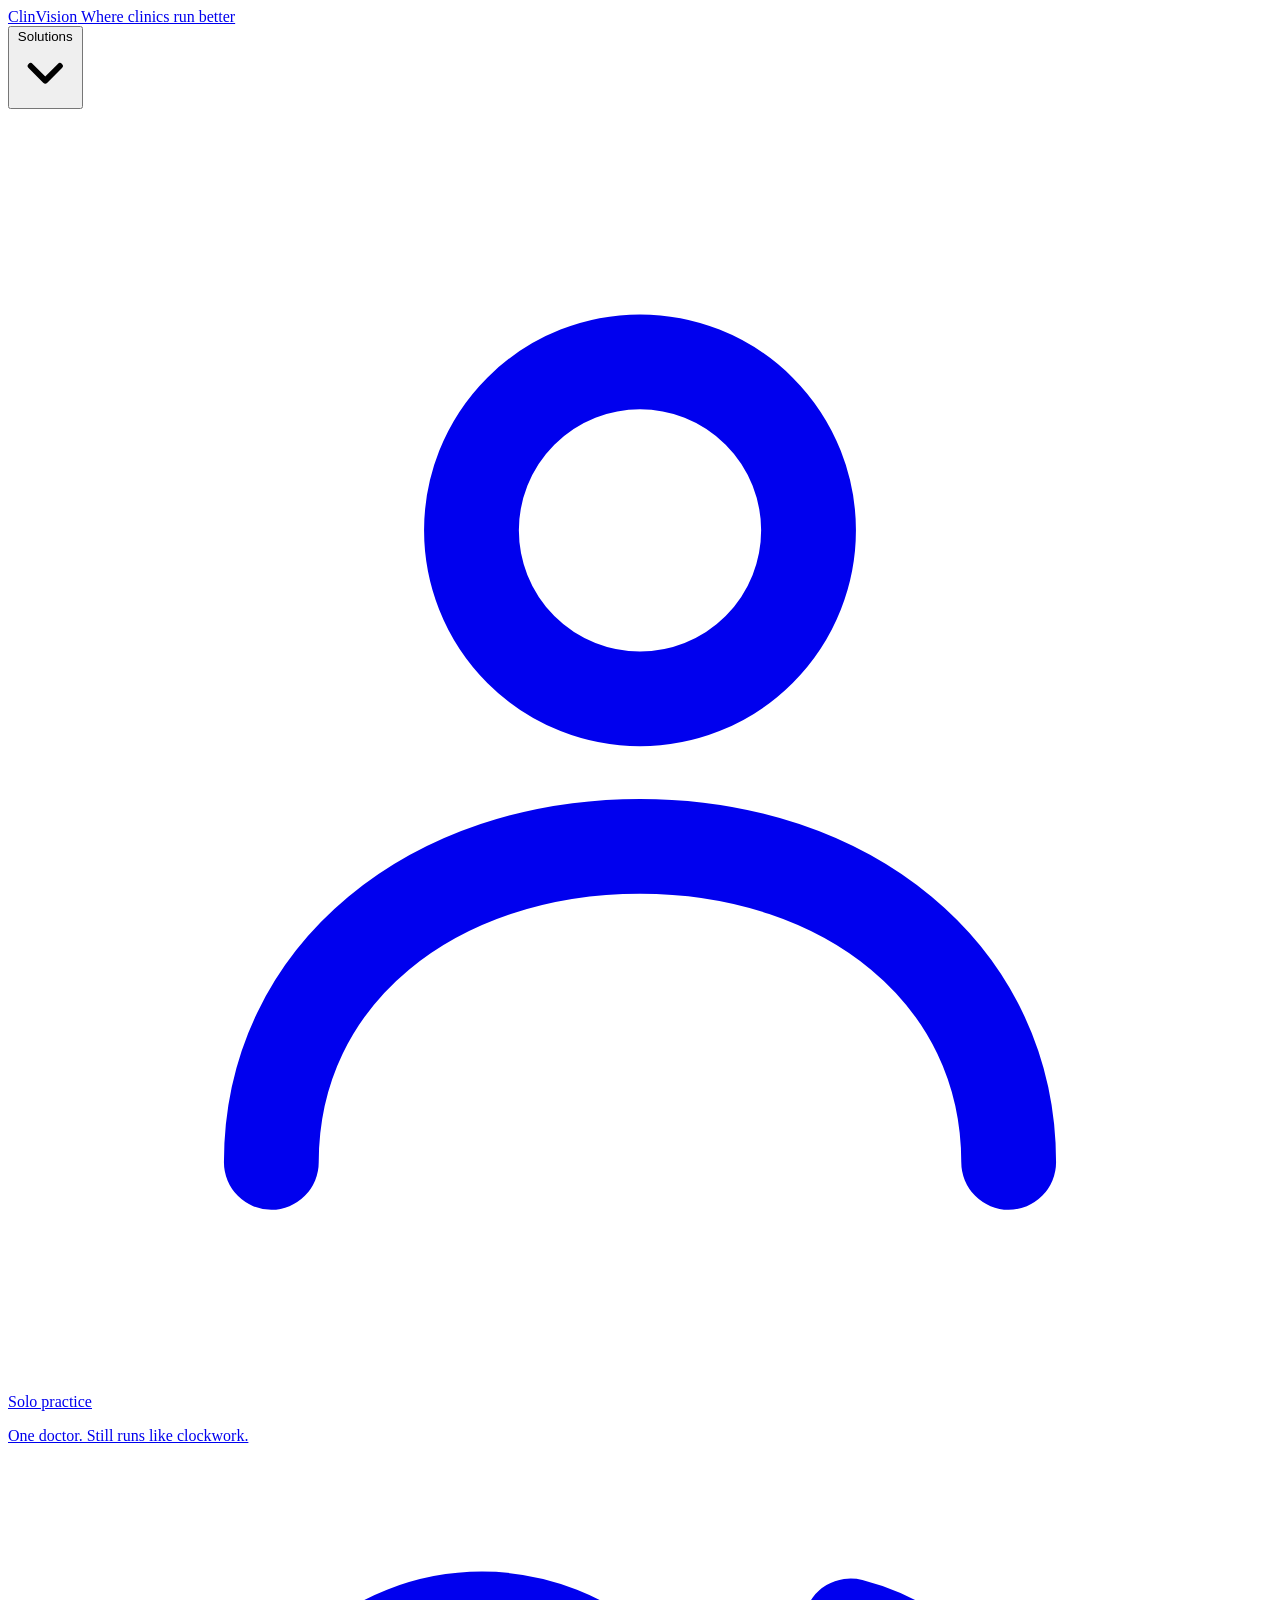
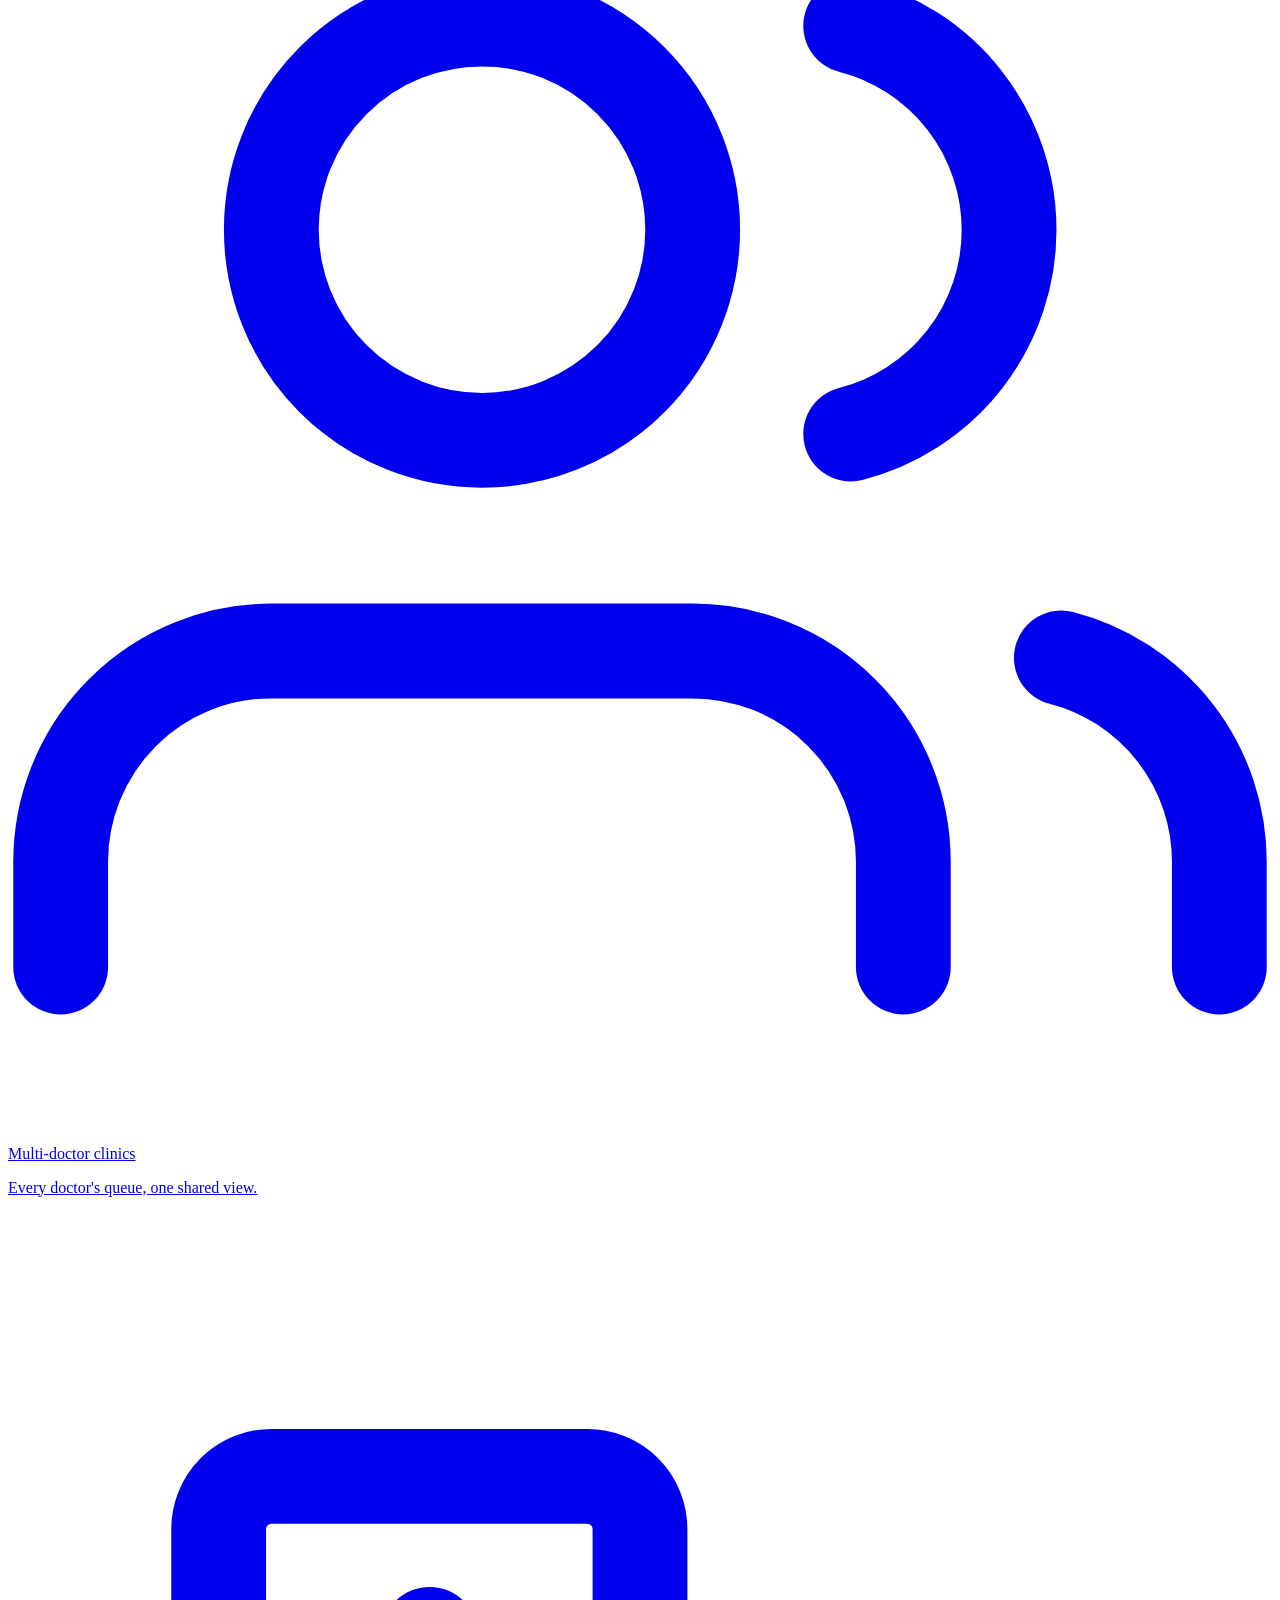
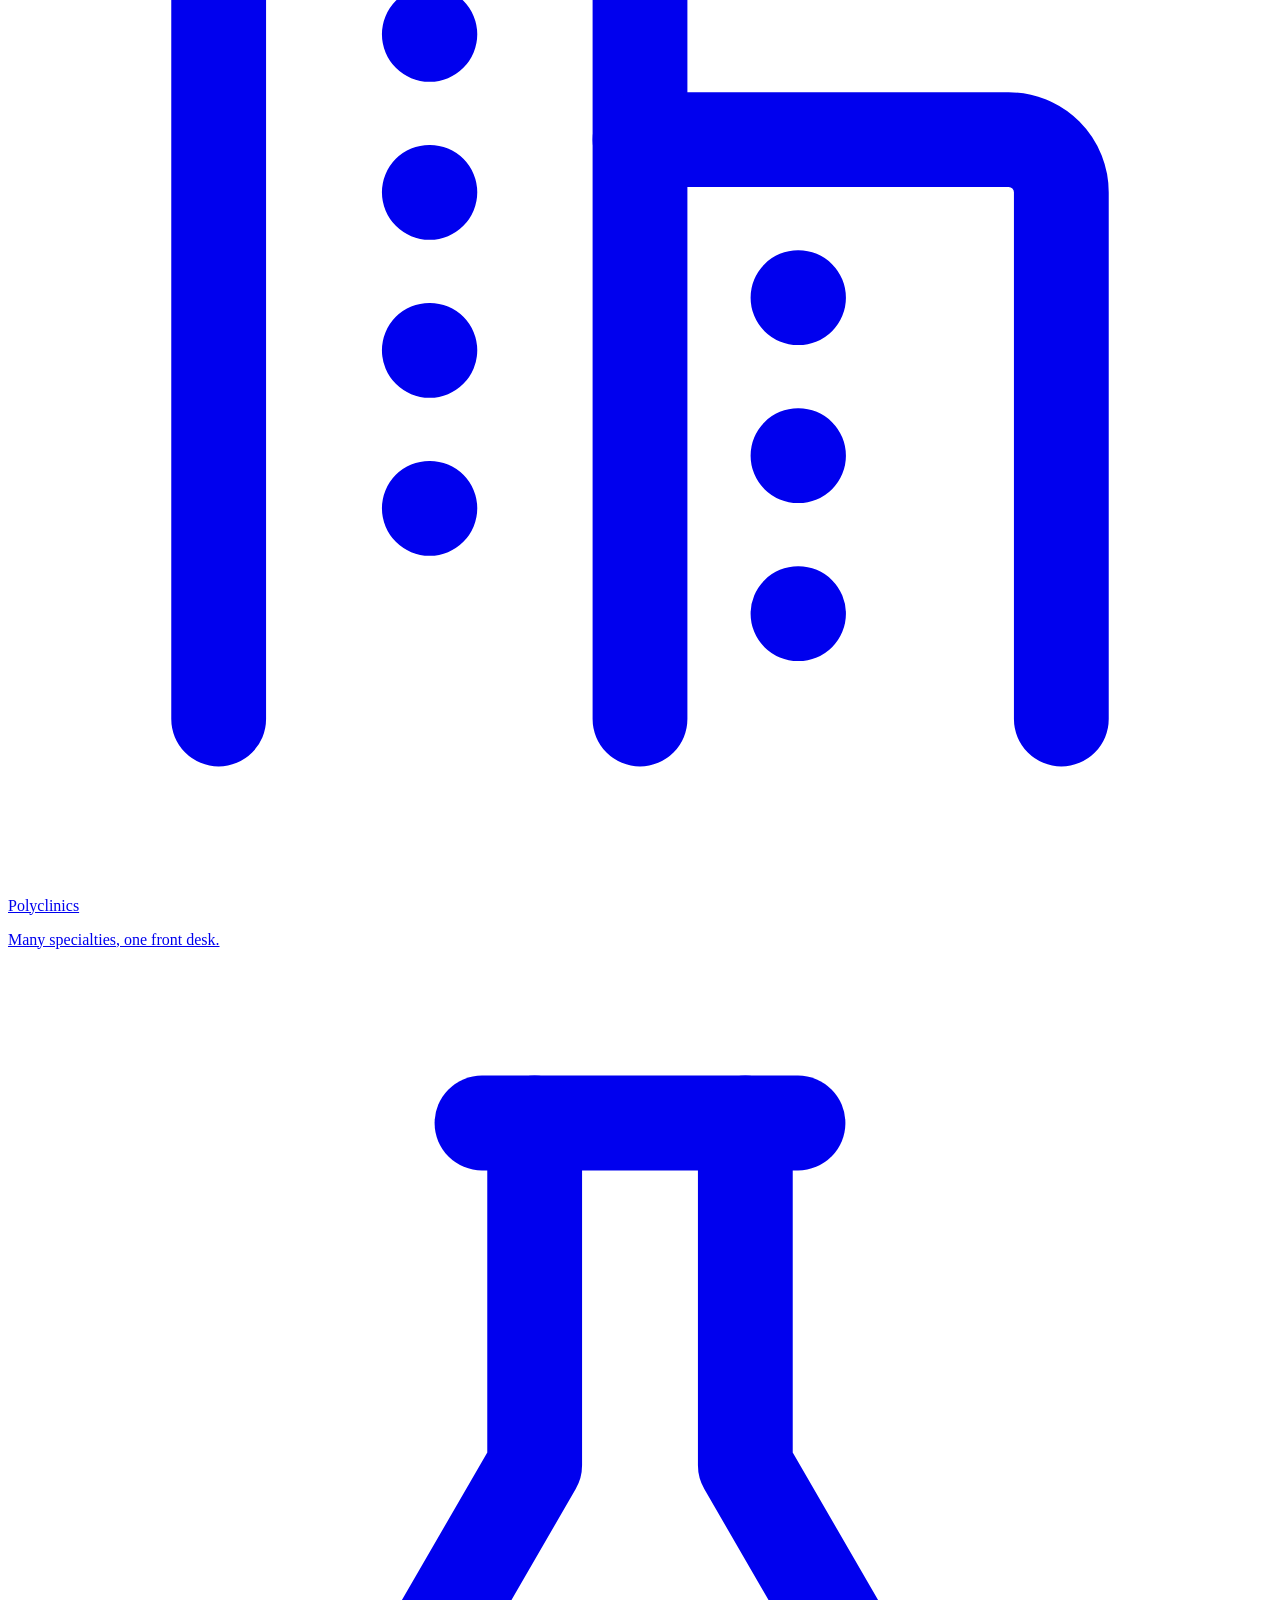
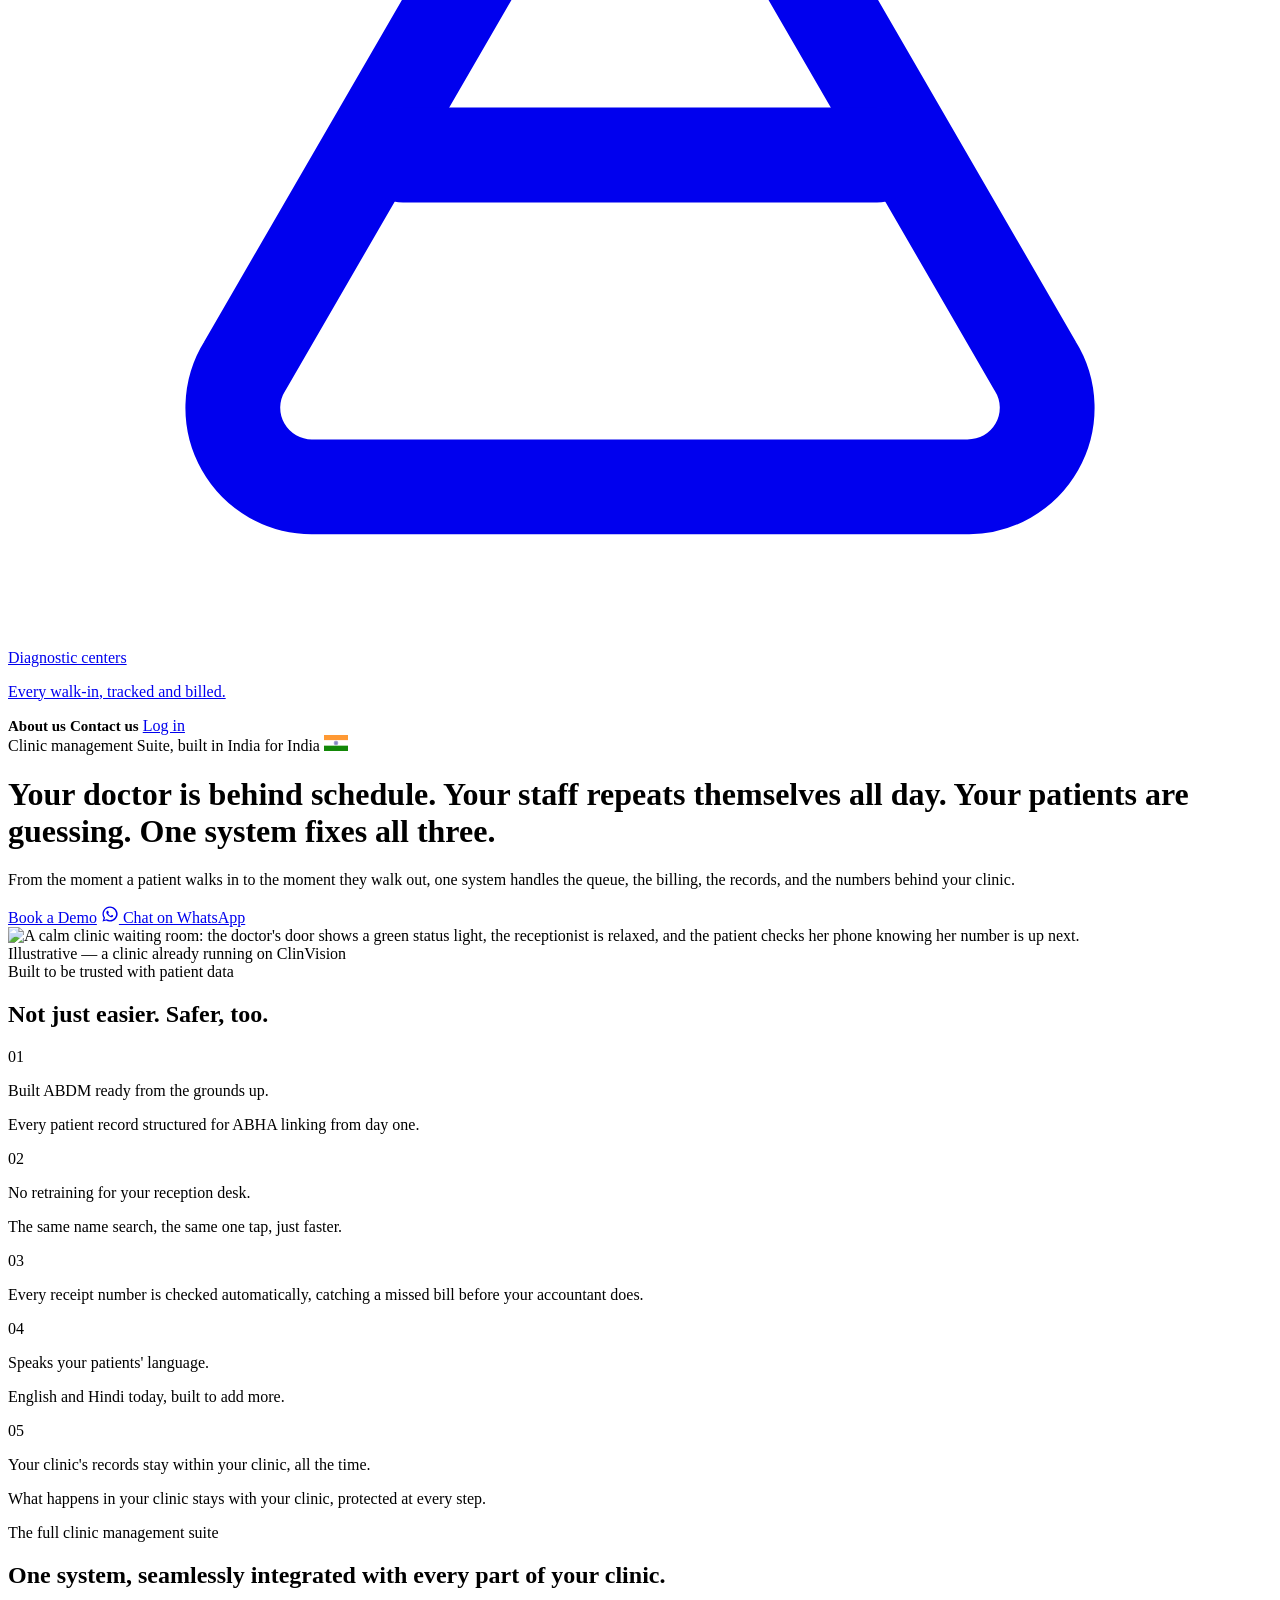
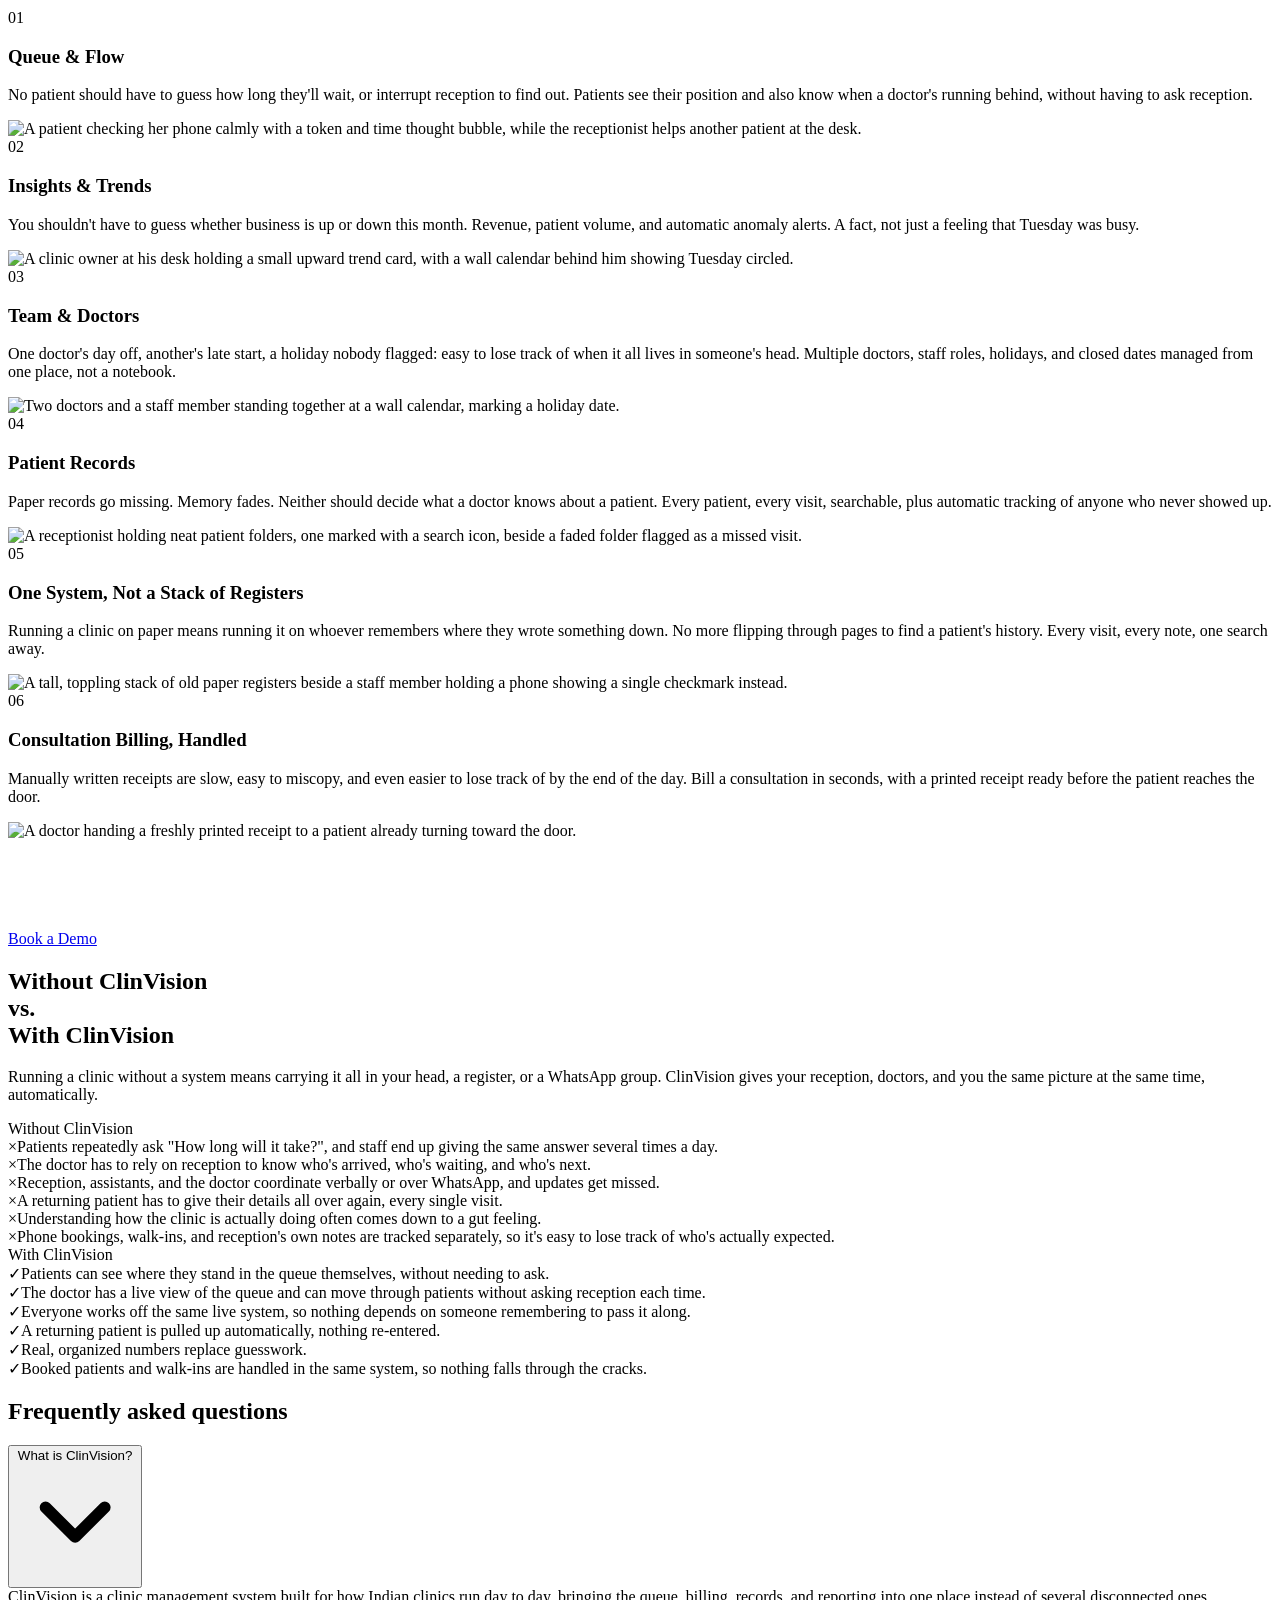
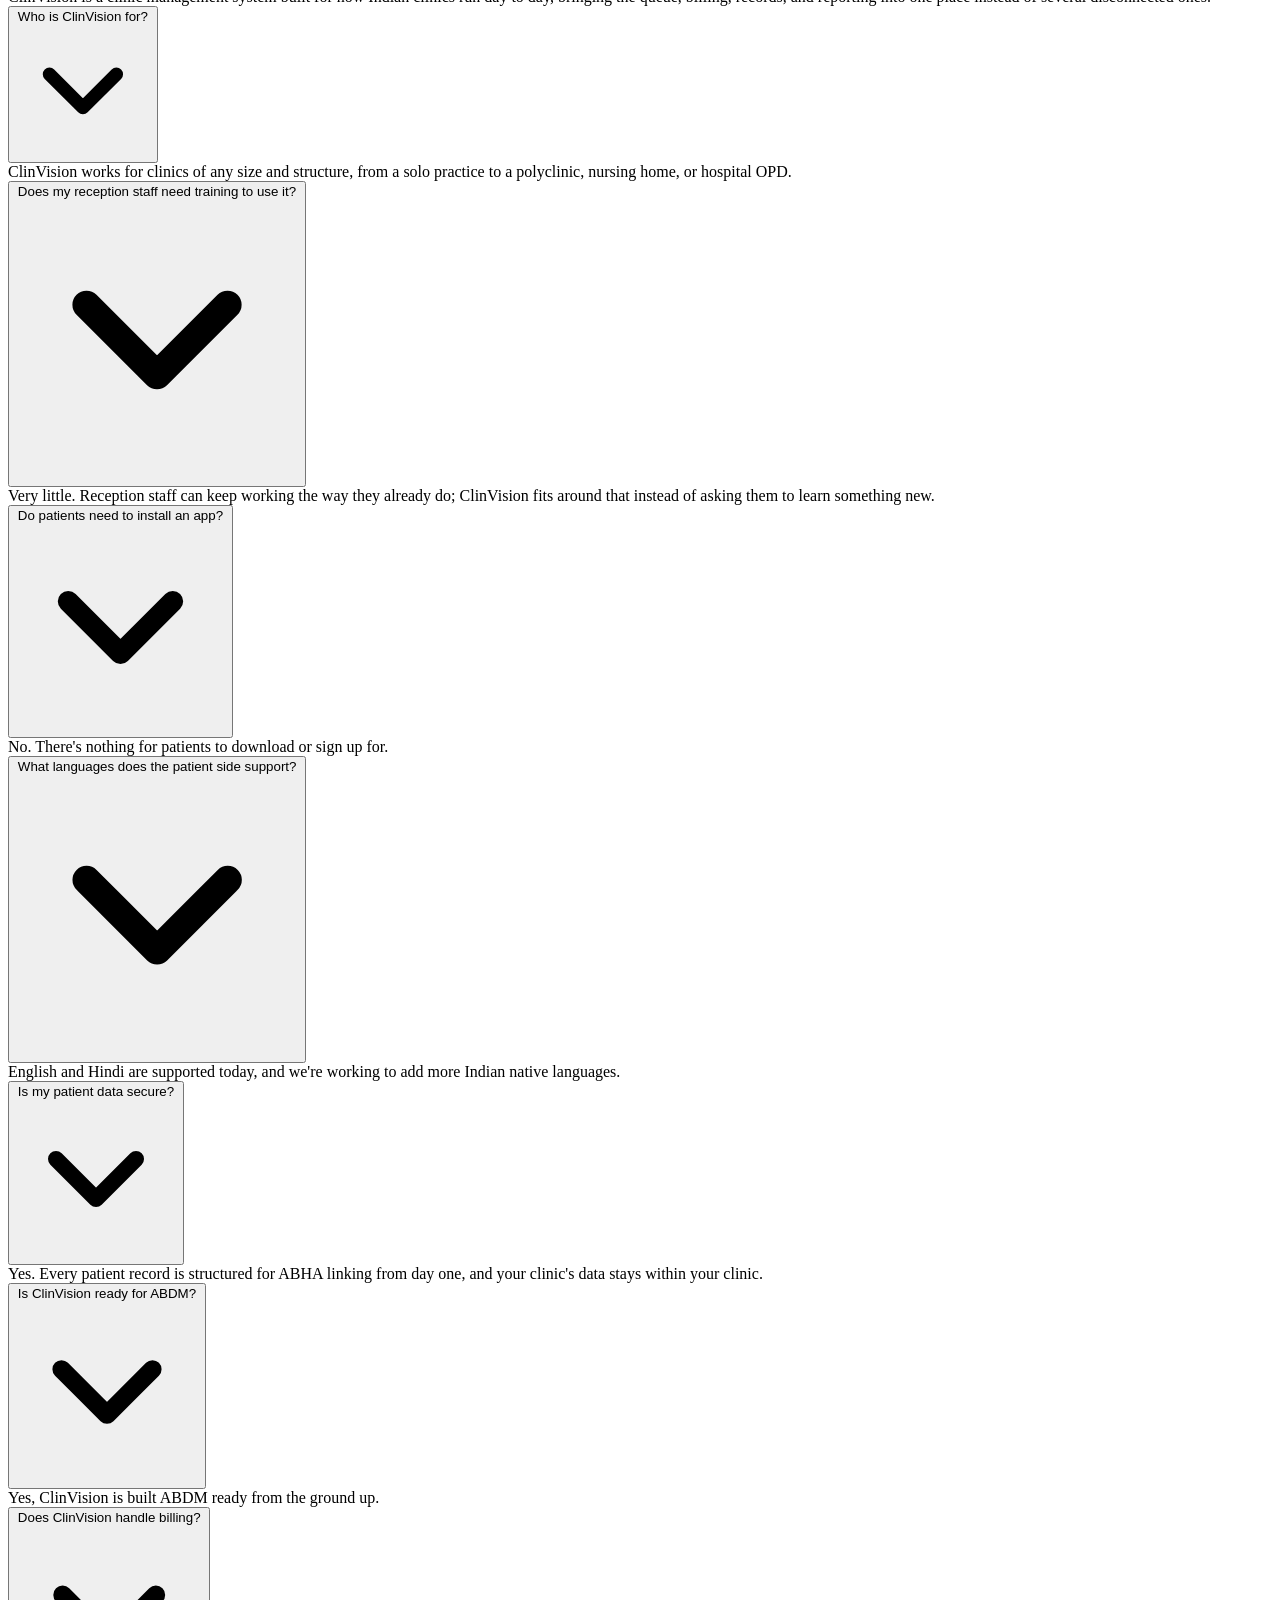
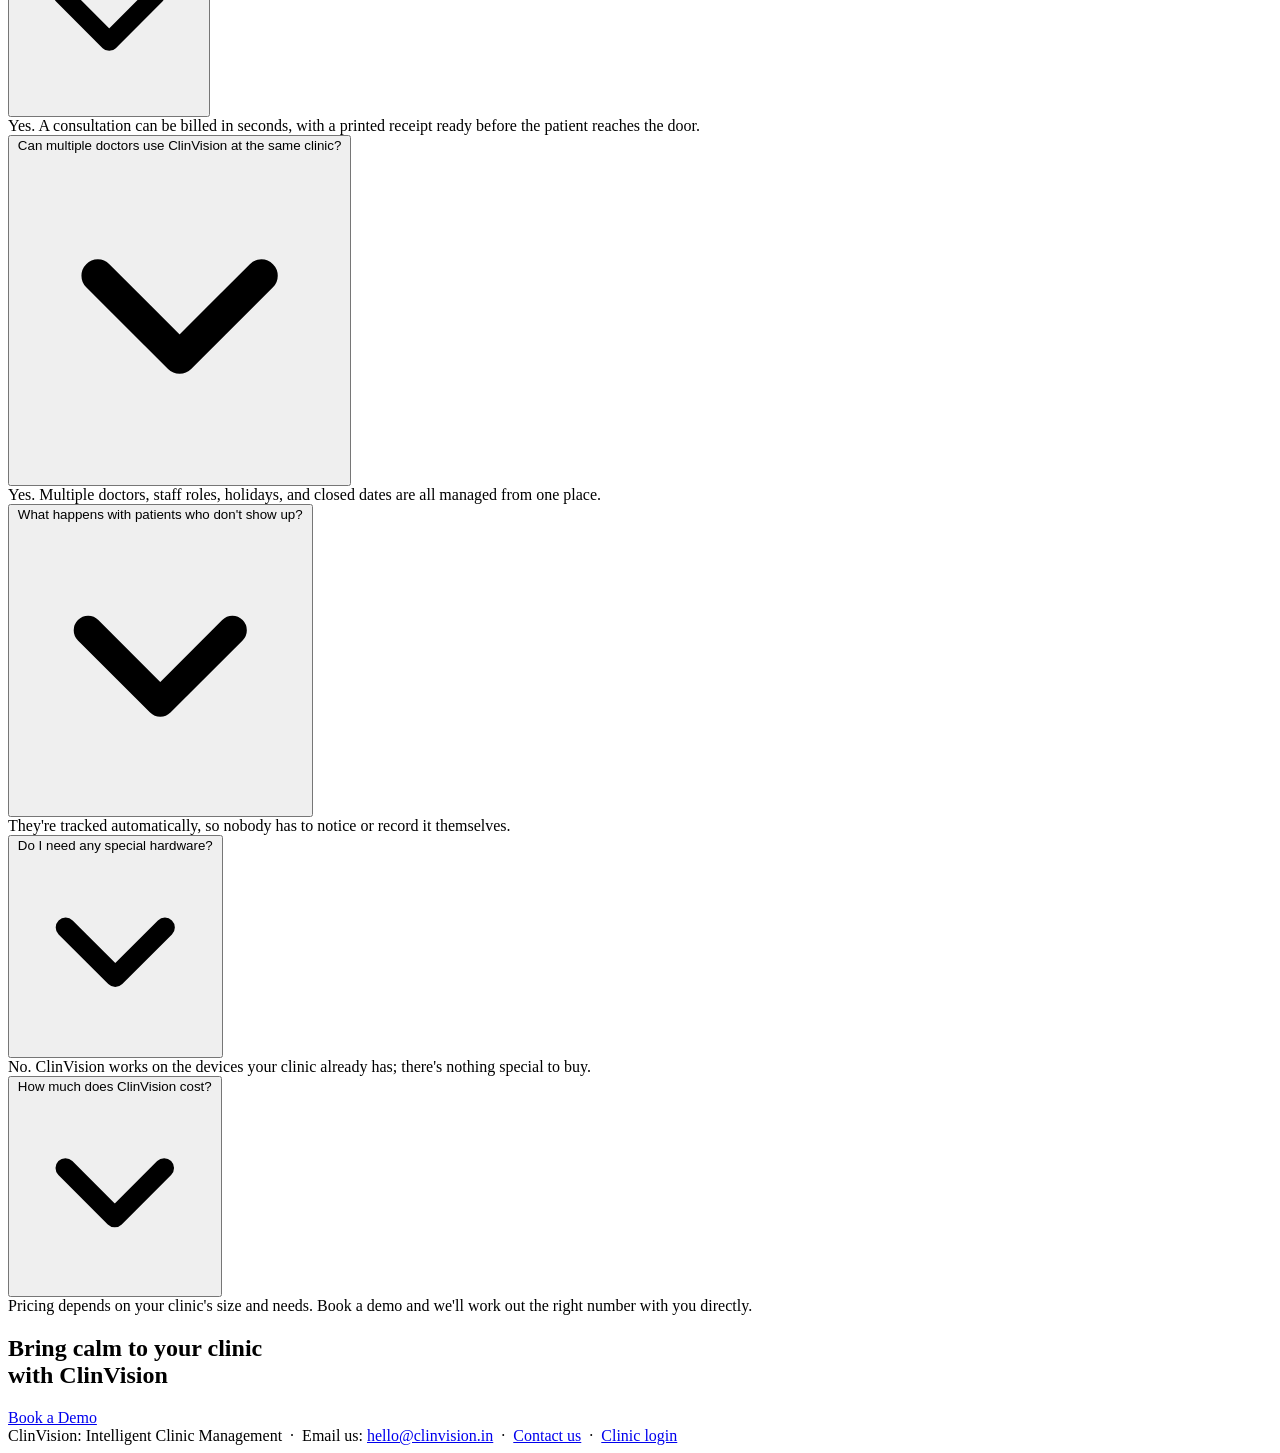
==== index.html @ 4041f134 "Fix meta descriptions: remove dashes, shorten to avoid SERP truncation Two separate bugs found from " ====
<!DOCTYPE html>
<html lang="en">
<head>
<meta charset="UTF-8" />
<meta name="viewport" content="width=device-width, initial-scale=1.0" />
<title>ClinVision: Clinic Management Software Built for India</title>
<meta name="description" content="ClinVision brings live patient queues, consultation and pharmacy billing, and GST ready invoicing into one system for Indian clinics." />
<link rel="canonical" href="https://clinvision.in/" />
<meta property="og:type" content="website" />
<meta property="og:site_name" content="ClinVision" />
<meta property="og:title" content="ClinVision: Clinic Management Software Built for India" />
<meta property="og:description" content="Live patient queues, consultation and pharmacy billing, and GST ready invoicing, all in one system built for how Indian clinics actually run." />
<meta property="og:url" content="https://clinvision.in/" />
<meta property="og:image" content="https://clinvision.in/og-image.png" />
<meta property="og:image:width" content="1200" />
<meta property="og:image:height" content="630" />
<meta name="twitter:card" content="summary_large_image" />
<meta name="twitter:title" content="ClinVision: Clinic Management Software Built for India" />
<meta name="twitter:description" content="Live patient queues, consultation and pharmacy billing, and GST ready invoicing, all in one system built for how Indian clinics actually run." />
<meta name="twitter:image" content="https://clinvision.in/og-image.png" />
<link rel="preconnect" href="https://fonts.googleapis.com">
<link rel="preconnect" href="https://fonts.gstatic.com" crossorigin>
<link href="https://fonts.googleapis.com/css2?family=Inter:wght@400;500;600;700&family=Fraunces:opsz,wght@9..144,500;9..144,600;9..144,700&display=optional" rel="stylesheet">
<link rel="icon" type="image/svg+xml" href="data:image/svg+xml,%3Csvg xmlns='http://www.w3.org/2000/svg' viewBox='0 0 100 100'%3E%3Crect width='100' height='100' rx='22' fill='%231e1b4b'/%3E%3Ctext x='50' y='70' font-family='Georgia, serif' font-size='60' font-weight='700' fill='%23fff' text-anchor='middle'%3EC%3C/text%3E%3Crect x='30' y='80' width='40' height='7' rx='3' fill='%23c9973e'/%3E%3C/svg%3E" />
<link rel="stylesheet" href="styles.css?v=307" />
<script type="application/ld+json">
{
  "@context": "https://schema.org",
  "@type": "SoftwareApplication",
  "name": "ClinVision",
  "applicationCategory": "BusinessApplication",
  "operatingSystem": "Web",
  "description": "Clinic management software for Indian clinics — live patient queue, doctor status updates, consultation and pharmacy billing, and GST-ready invoicing.",
  "url": "https://clinvision.in/",
  "publisher": {
    "@type": "Organization",
    "name": "ClinVision",
    "url": "https://clinvision.in/"
  }
}
</script>
</head>
<body>

  <nav class="mkt-nav">
    <!-- ClinVision rebrand (2026-08-31): wordmark-led, no icon -- the
         clock mark is gone on purpose, not missing, sitewide now.
         The bar sits INSIDE brand-word-wrap (not as a sibling of
         brand-top) specifically so it can center against the word's
         own rendered width, not the nav's left edge -- .brand's own
         flex-start column alignment would otherwise pin a sibling bar
         flush left under the "C" instead of centered under the word. -->
    <a href="index.html" class="brand">
      <span class="brand-top">
        <span class="brand-word-wrap">
          <span class="brand-word">ClinVision</span>
          <span class="brand-word-bar"></span>
        </span>
      </span>
      <span class="brand-tagline">Where clinics run better</span>
    </a>
    <div class="mkt-nav-links">
      <div class="nav-segment-wrap" tabindex="0">
        <button type="button" class="nav-hover-trigger">
          Solutions
          <svg class="chevron" viewBox="0 0 20 20" fill="none"><path d="M5 7.5L10 12.5L15 7.5" stroke="currentColor" stroke-width="2" stroke-linecap="round" stroke-linejoin="round"/></svg>
        </button>
        <div class="segment-menu">
          <div class="segment-menu-inner">
            <a class="segment-item" href="solo-practice.html">
              <span class="segment-icon"><svg viewBox="0 0 24 24" fill="none" stroke="currentColor" stroke-width="1.8" stroke-linecap="round" stroke-linejoin="round"><circle cx="12" cy="8" r="3.2"/><path d="M5 20c0-3.6 3.1-6 7-6s7 2.4 7 6"/></svg></span>
              <span><p class="segment-item-title">Solo practice</p><p class="segment-item-desc">One doctor. Still runs like clockwork.</p></span>
            </a>
            <a class="segment-item disabled" href="#" onclick="return false;">
              <span class="segment-icon"><svg viewBox="0 0 24 24" fill="none" stroke="currentColor" stroke-width="1.8" stroke-linecap="round" stroke-linejoin="round"><path d="M17 21v-2a4 4 0 0 0-4-4H5a4 4 0 0 0-4 4v2"/><circle cx="9" cy="7" r="4"/><path d="M23 21v-2a4 4 0 0 0-3-3.87"/><path d="M16 3.13a4 4 0 0 1 0 7.75"/></svg></span>
              <span><p class="segment-item-title">Multi-doctor clinics</p><p class="segment-item-desc">Every doctor's queue, one shared view.</p></span>
            </a>
            <a class="segment-item disabled" href="#" onclick="return false;">
              <span class="segment-icon"><svg viewBox="0 0 24 24" fill="none" stroke="currentColor" stroke-width="1.8" stroke-linecap="round" stroke-linejoin="round"><path d="M4 21V6a1 1 0 0 1 1-1h6a1 1 0 0 1 1 1v15"/><path d="M12 10h7a1 1 0 0 1 1 1v10"/><path d="M8 8h.01M8 11h.01M8 14h.01M8 17h.01"/><path d="M15 13h.01M15 16h.01M15 19h.01"/></svg></span>
              <span><p class="segment-item-title">Polyclinics</p><p class="segment-item-desc">Many specialties, one front desk.</p></span>
            </a>
            <a class="segment-item disabled" href="#" onclick="return false;">
              <span class="segment-icon"><svg viewBox="0 0 24 24" fill="none" stroke="currentColor" stroke-width="1.8" stroke-linecap="round" stroke-linejoin="round"><path d="M9 3h6"/><path d="M10 3v6.5L4.5 19a1.5 1.5 0 0 0 1.3 2.3h12.4a1.5 1.5 0 0 0 1.3-2.3L14 9.5V3"/><path d="M7.5 15h9"/></svg></span>
              <span><p class="segment-item-title">Diagnostic centers</p><p class="segment-item-desc">Every walk-in, tracked and billed.</p></span>
            </a>
          </div>
        </div>
      </div>
      <a href="about-us.html" style="font-weight:600;font-size:15px;color:var(--black);text-decoration:none;">About us</a>
      <a href="contact.html" style="font-weight:600;font-size:15px;color:var(--black);text-decoration:none;">Contact us</a>
      <a href="login.html" class="btn btn-accent">Log in</a>
    </div>
  </nav>

  <!-- HERO -->
  <div class="mkt-fullbleed" style="background:var(--mkt-paper);">
    <div class="hero-stage">
      <div class="hero-glow" aria-hidden="true"></div>
      <div class="content">
        <div class="eyebrow hero-fx" id="heroFxEyebrow">
          Clinic management Suite, built in India for India
          <svg class="hero-flag" width="24" height="16" viewBox="0 0 30 20">
            <rect width="30" height="6.67" y="0" fill="#FF9933"/>
            <rect width="30" height="6.67" y="6.67" fill="#FFFFFF"/>
            <rect width="30" height="6.67" y="13.33" fill="#138808"/>
            <circle cx="15" cy="10" r="2.3" fill="none" stroke="#000080" stroke-width="0.45"/>
            <circle cx="15" cy="10" r="0.55" fill="#000080"/>
            <g stroke="#000080" stroke-width="0.3">
              <line x1="15" y1="7.7" x2="15" y2="12.3"/>
              <line x1="12.7" y1="10" x2="17.3" y2="10"/>
              <line x1="13.35" y1="8.35" x2="16.65" y2="11.65"/>
              <line x1="16.65" y1="8.35" x2="13.35" y2="11.65"/>
            </g>
          </svg>
        </div>

        <h1 class="mkt-h1">
          <span class="hero-line hero-fx" id="heroFxLine1">Your doctor is behind schedule.</span>
          <span class="hero-line hero-fx" id="heroFxLine2">Your staff repeats themselves all day.</span>
          <span class="hero-line hero-line-last hero-fx" id="heroFxLine3">Your patients are guessing.</span>
          <span class="hero-line-resolve hero-fx hero-fx-pop" id="heroFxResolve">One system fixes all three.</span>
        </h1>

        <p class="mkt-sub hero-sub hero-fx" id="heroFxSub">From the moment a patient walks in to the moment they walk out, one system handles the queue, the billing, the records, and the numbers behind your clinic.</p>

        <div class="mkt-cta-row hero-fx" id="heroFxCta">
          <a href="contact.html" class="btn btn-accent btn-large">Book a Demo</a>
          <a href="#" id="heroWhatsapp" class="btn btn-whatsapp btn-large">
            <svg width="18" height="18" viewBox="0 0 24 24" fill="currentColor"><path d="M12 2a10 10 0 0 0-8.5 15.2L2 22l4.9-1.5A10 10 0 1 0 12 2zm0 18.2a8.2 8.2 0 0 1-4.2-1.1l-.3-.2-3 1 .9-2.9-.2-.3A8.2 8.2 0 1 1 12 20.2zm4.5-6.1c-.2-.1-1.5-.7-1.7-.8-.2-.1-.4-.1-.6.1-.2.2-.7.8-.8 1-.1.1-.3.2-.5.1-.2-.1-1-.4-1.9-1.2-.7-.6-1.2-1.4-1.3-1.6-.1-.2 0-.4.1-.5.1-.1.2-.3.4-.4.1-.1.2-.3.2-.4.1-.1 0-.3 0-.4-.1-.1-.6-1.4-.8-1.9-.2-.5-.4-.4-.6-.4h-.5c-.2 0-.4.1-.6.3-.2.2-.8.8-.8 1.9s.8 2.2.9 2.4c.1.2 1.6 2.4 3.8 3.4.5.2.9.4 1.3.5.5.2 1 .1 1.4.1.4-.1 1.3-.5 1.5-1 .2-.5.2-.9.1-1z"/></svg>
            Chat on WhatsApp
          </a>
        </div>
      </div>

      <div class="hero-visual hero-fx" id="heroFxImage">
        <img src="hero.png" alt="A calm clinic waiting room: the doctor's door shows a green status light, the receptionist is relaxed, and the patient checks her phone knowing her number is up next." />
        <div class="hero-visual-caption hero-fx" id="heroFxCaption">Illustrative &mdash; a clinic already running on ClinVision</div>
      </div>

      <div class="hero-scroll-cue hero-fx" id="heroFxScroll" aria-hidden="true"><div class="dot"></div></div>
    </div>
  </div>

  <script>
    // TODO before this goes live to real visitors: same placeholder number
    // as contact.html's WHATSAPP_NUMBER -- replace with the real business
    // WhatsApp number, in one place, once it exists.
    (function () {
      var WHATSAPP_NUMBER = '91XXXXXXXXXX';
      var msg = "Hi, I saw your website and want to know more about ClinVision.";
      var link = document.getElementById('heroWhatsapp');
      if (link) link.href = 'https://wa.me/' + WHATSAPP_NUMBER + '?text=' + encodeURIComponent(msg);
    })();

    // Hero entrance sequence -- real setTimeout timers + a .show class,
    // not CSS animation-delay (which didn't reliably fire for the
    // headline spans in testing). See styles.css's .hero-fx rules.
    (function () {
      var seq = [
        ['heroFxEyebrow', 0],
        ['heroFxImage', 300],
        ['heroFxLine1', 250],
        ['heroFxLine2', 600],
        ['heroFxLine3', 950],
        ['heroFxResolve', 1450],
        ['heroFxSub', 2100],
        ['heroFxCaption', 2250],
        ['heroFxCta', 2350],
        ['heroFxScroll', 2600]
      ];
      seq.forEach(function (pair) {
        var id = pair[0], delay = pair[1];
        window.setTimeout(function () {
          var el = document.getElementById(id);
          if (el) el.classList.add('show');
        }, delay);
      });
    })();
  </script>

  <!-- TRUST -->
  <section class="trust">
    <div class="trust-glow" aria-hidden="true"></div>
    <div class="trust-head">
      <div class="trust-eyebrow">Built to be trusted with patient data</div>
      <h2 class="trust-h2">Not just easier. Safer, too.</h2>
    </div>
    <div class="trust-row">
      <div class="trust-item" id="trustItem1">
        <div class="trust-num">01</div>
        <p class="trust-lead">Built ABDM ready from the grounds up.</p>
        <p class="trust-support">Every patient record structured for ABHA linking from day one.</p>
      </div>
      <div class="trust-item" id="trustItem2">
        <div class="trust-num">02</div>
        <p class="trust-lead">No retraining for your reception desk.</p>
        <p class="trust-support">The same name search, the same one tap, just faster.</p>
      </div>
      <div class="trust-item" id="trustItem3">
        <div class="trust-num">03</div>
        <p class="trust-lead">Every receipt number is checked automatically, catching a missed bill before your accountant does.</p>
      </div>
      <div class="trust-item" id="trustItem4">
        <div class="trust-num">04</div>
        <p class="trust-lead">Speaks your patients' language.</p>
        <p class="trust-support">English and Hindi today, built to add more.</p>
      </div>
      <div class="trust-item" id="trustItem5">
        <div class="trust-num">05</div>
        <p class="trust-lead">Your clinic's records stay within your clinic, all the time.</p>
        <p class="trust-support">What happens in your clinic stays with your clinic, protected at every step.</p>
      </div>
    </div>
  </section>

  <script>
    // Scroll-triggered reveal for the trust row -- this section sits below
    // the fold, so it plays on intersection rather than a fixed timer like
    // the hero's own entrance sequence.
    (function () {
      var items = document.querySelectorAll('.trust-item');
      var obs = new IntersectionObserver(function (entries) {
        entries.forEach(function (entry, i) {
          if (entry.isIntersecting) {
            window.setTimeout(function () { entry.target.classList.add('show'); }, i * 120);
            obs.unobserve(entry.target);
          }
        });
      }, { threshold: 0.2 });
      items.forEach(function (el) { obs.observe(el); });
    })();

    // Line up the "support" line under items 1, 2, 4 and 5 -- item 3 has no
    // support line and is deliberately left out of this, its longer lead
    // is allowed to run taller than the rest. A fixed min-height can't work
    // here: how many lines each lead wraps to changes with viewport width
    // (measured 2 lines at 1600px, 3 lines at 750px for these same leads),
    // so the shorter ones are padded to match whichever is tallest at the
    // CURRENT width, recomputed on resize and once webfonts finish loading
    // (metric-fallback text can reflow once Fraunces/Inter actually apply).
    (function () {
      var leadIds = ['trustItem1', 'trustItem2', 'trustItem4', 'trustItem5'];
      function equalizeTrustLeads() {
        var leads = leadIds.map(function (id) {
          var item = document.getElementById(id);
          return item ? item.querySelector('.trust-lead') : null;
        }).filter(Boolean);
        if (leads.length < 2) return;
        leads.forEach(function (el) { el.style.minHeight = ''; });
        var max = 0;
        leads.forEach(function (el) {
          var h = el.getBoundingClientRect().height;
          if (h > max) max = h;
        });
        leads.forEach(function (el) { el.style.minHeight = max + 'px'; });
      }
      var resizeTimer;
      window.addEventListener('resize', function () {
        window.clearTimeout(resizeTimer);
        resizeTimer = window.setTimeout(equalizeTrustLeads, 150);
      });
      if (document.fonts && document.fonts.ready) {
        document.fonts.ready.then(equalizeTrustLeads);
      }
      equalizeTrustLeads();
    })();
  </script>

  <!-- FULL SUITE -->
  <section class="suite">
    <div class="suite-glow" aria-hidden="true"></div>
    <div class="suite-head">
      <div class="suite-eyebrow">The full clinic management suite</div>
      <h2 class="suite-h2">One system, seamlessly integrated with every part of your clinic.</h2>
    </div>
    <div class="suite-rows">
      <div class="suite-row" id="suiteRow1">
        <div class="text-col">
          <div class="suite-num">01</div>
          <h3 class="suite-title">Queue &amp; Flow</h3>
          <p class="suite-desc">No patient should have to guess how long they'll wait, or interrupt reception to find out. Patients see their position and also know when a doctor's running behind, without having to ask reception.</p>
        </div>
        <div class="art-col">
          <img src="suite-queue.png" alt="A patient checking her phone calmly with a token and time thought bubble, while the receptionist helps another patient at the desk." />
        </div>
      </div>
      <div class="suite-row reverse" id="suiteRow2">
        <div class="text-col">
          <div class="suite-num">02</div>
          <h3 class="suite-title">Insights &amp; Trends</h3>
          <p class="suite-desc">You shouldn't have to guess whether business is up or down this month. Revenue, patient volume, and automatic anomaly alerts. A fact, not just a feeling that Tuesday was busy.</p>
        </div>
        <div class="art-col">
          <img src="suite-analytics.png" alt="A clinic owner at his desk holding a small upward trend card, with a wall calendar behind him showing Tuesday circled." />
        </div>
      </div>
      <div class="suite-row" id="suiteRow3">
        <div class="text-col">
          <div class="suite-num">03</div>
          <h3 class="suite-title">Team &amp; Doctors</h3>
          <p class="suite-desc">One doctor's day off, another's late start, a holiday nobody flagged: easy to lose track of when it all lives in someone's head. Multiple doctors, staff roles, holidays, and closed dates managed from one place, not a notebook.</p>
        </div>
        <div class="art-col">
          <img src="suite-team.png" alt="Two doctors and a staff member standing together at a wall calendar, marking a holiday date." />
        </div>
      </div>
      <div class="suite-row reverse" id="suiteRow4">
        <div class="text-col">
          <div class="suite-num">04</div>
          <h3 class="suite-title">Patient Records</h3>
          <p class="suite-desc">Paper records go missing. Memory fades. Neither should decide what a doctor knows about a patient. Every patient, every visit, searchable, plus automatic tracking of anyone who never showed up.</p>
        </div>
        <div class="art-col">
          <img src="suite-records.png" alt="A receptionist holding neat patient folders, one marked with a search icon, beside a faded folder flagged as a missed visit." />
        </div>
      </div>
      <div class="suite-row" id="suiteRow5">
        <div class="text-col">
          <div class="suite-num">05</div>
          <h3 class="suite-title">One System, Not a Stack of Registers</h3>
          <p class="suite-desc">Running a clinic on paper means running it on whoever remembers where they wrote something down. No more flipping through pages to find a patient's history. Every visit, every note, one search away.</p>
        </div>
        <div class="art-col">
          <img src="suite-system.png" alt="A tall, toppling stack of old paper registers beside a staff member holding a phone showing a single checkmark instead." />
        </div>
      </div>
      <div class="suite-row reverse" id="suiteRow6">
        <div class="text-col">
          <div class="suite-num">06</div>
          <h3 class="suite-title">Consultation Billing, Handled</h3>
          <p class="suite-desc">Manually written receipts are slow, easy to miscopy, and even easier to lose track of by the end of the day. Bill a consultation in seconds, with a printed receipt ready before the patient reaches the door.</p>
        </div>
        <div class="art-col">
          <img src="suite-billing.png" alt="A doctor handing a freshly printed receipt to a patient already turning toward the door." />
        </div>
      </div>
    </div>
    <!-- Second button ("Is this for my clinic?" -> who-its-for.html)
         removed -- that page no longer exists, replaced by the nav's
         own "Solutions" hover menu, which is always visible up top
         rather than needing a duplicate in-page prompt down here. -->
    <div class="mkt-cta-row" style="position:relative; z-index:1; margin-top:90px;">
      <a href="contact.html" class="btn btn-accent btn-large">Book a Demo</a>
    </div>
  </section>

  <script>
    // Scroll-triggered reveal for the Full Suite rows -- same pattern as
    // the Trust row just above: this section sits below the fold, so it
    // plays on intersection rather than a fixed timer like the hero's.
    (function () {
      var rows = document.querySelectorAll('.suite-row');
      var obs = new IntersectionObserver(function (entries) {
        entries.forEach(function (entry) {
          if (entry.isIntersecting) {
            entry.target.classList.add('show');
            obs.unobserve(entry.target);
          }
        });
      }, { threshold: 0.2 });
      rows.forEach(function (el) { obs.observe(el); });
    })();
  </script>

  <!-- COMPARISON -->
  <section class="compare">
    <div class="compare-glow" aria-hidden="true"></div>
    <div class="compare-inner">
      <div class="compare-intro">
        <h2>Without ClinVision<br />vs.<br />With ClinVision</h2>
        <p>Running a clinic without a system means carrying it all in your head, a register, or a WhatsApp group. ClinVision gives your reception, doctors, and you the same picture at the same time, automatically.</p>
      </div>

      <div class="compare-columns">
        <div class="compare-col without">
          <div class="compare-head without">Without ClinVision</div>
          <div class="compare-row"><span class="compare-icon x">&times;</span><span class="compare-text">Patients repeatedly ask "How long will it take?", and staff end up giving the same answer several times a day.</span></div>
          <div class="compare-row"><span class="compare-icon x">&times;</span><span class="compare-text">The doctor has to rely on reception to know who's arrived, who's waiting, and who's next.</span></div>
          <div class="compare-row"><span class="compare-icon x">&times;</span><span class="compare-text">Reception, assistants, and the doctor coordinate verbally or over WhatsApp, and updates get missed.</span></div>
          <div class="compare-row"><span class="compare-icon x">&times;</span><span class="compare-text">A returning patient has to give their details all over again, every single visit.</span></div>
          <div class="compare-row"><span class="compare-icon x">&times;</span><span class="compare-text">Understanding how the clinic is actually doing often comes down to a gut feeling.</span></div>
          <div class="compare-row"><span class="compare-icon x">&times;</span><span class="compare-text">Phone bookings, walk-ins, and reception's own notes are tracked separately, so it's easy to lose track of who's actually expected.</span></div>
        </div>

        <div class="compare-col with">
          <div class="compare-head with">With ClinVision</div>
          <div class="compare-row"><span class="compare-icon check">&check;</span><span class="compare-text">Patients can see where they stand in the queue themselves, without needing to ask.</span></div>
          <div class="compare-row"><span class="compare-icon check">&check;</span><span class="compare-text">The doctor has a live view of the queue and can move through patients without asking reception each time.</span></div>
          <div class="compare-row"><span class="compare-icon check">&check;</span><span class="compare-text">Everyone works off the same live system, so nothing depends on someone remembering to pass it along.</span></div>
          <div class="compare-row"><span class="compare-icon check">&check;</span><span class="compare-text">A returning patient is pulled up automatically, nothing re-entered.</span></div>
          <div class="compare-row"><span class="compare-icon check">&check;</span><span class="compare-text">Real, organized numbers replace guesswork.</span></div>
          <div class="compare-row"><span class="compare-icon check">&check;</span><span class="compare-text">Booked patients and walk-ins are handled in the same system, so nothing falls through the cracks.</span></div>
        </div>
      </div>
    </div>
  </section>

  <script>
    // Scroll-triggered reveal for the two comparison cards -- same
    // pattern as Trust's items and Full Suite's rows, just applied here
    // too so this section doesn't stand out as the one static block on
    // an otherwise all-animated page.
    (function () {
      var cols = document.querySelectorAll('.compare-col');
      var obs = new IntersectionObserver(function (entries) {
        entries.forEach(function (entry, i) {
          if (entry.isIntersecting) {
            window.setTimeout(function () { entry.target.classList.add('show'); }, i * 150);
            obs.unobserve(entry.target);
          }
        });
      }, { threshold: 0.2 });
      cols.forEach(function (el) { obs.observe(el); });
    })();
  </script>

  <!-- FAQ -->
  <section class="faq reveal">
    <div class="faq-glow" aria-hidden="true"></div>
    <div class="faq-inner">
      <h2 class="faq-heading">Frequently asked questions</h2>
      <div class="faq-list" id="faqList">
        <div class="faq-item">
          <button class="faq-question" type="button">
            What is ClinVision?
            <svg class="faq-chevron" viewBox="0 0 20 20" fill="none"><path d="M5 7.5L10 12.5L15 7.5" stroke="currentColor" stroke-width="2" stroke-linecap="round" stroke-linejoin="round"/></svg>
          </button>
          <div class="faq-answer"><div class="faq-answer-inner">ClinVision is a clinic management system built for how Indian clinics run day to day, bringing the queue, billing, records, and reporting into one place instead of several disconnected ones.</div></div>
        </div>
        <div class="faq-item">
          <button class="faq-question" type="button">
            Who is ClinVision for?
            <svg class="faq-chevron" viewBox="0 0 20 20" fill="none"><path d="M5 7.5L10 12.5L15 7.5" stroke="currentColor" stroke-width="2" stroke-linecap="round" stroke-linejoin="round"/></svg>
          </button>
          <div class="faq-answer"><div class="faq-answer-inner">ClinVision works for clinics of any size and structure, from a solo practice to a polyclinic, nursing home, or hospital OPD.</div></div>
        </div>
        <div class="faq-item">
          <button class="faq-question" type="button">
            Does my reception staff need training to use it?
            <svg class="faq-chevron" viewBox="0 0 20 20" fill="none"><path d="M5 7.5L10 12.5L15 7.5" stroke="currentColor" stroke-width="2" stroke-linecap="round" stroke-linejoin="round"/></svg>
          </button>
          <div class="faq-answer"><div class="faq-answer-inner">Very little. Reception staff can keep working the way they already do; ClinVision fits around that instead of asking them to learn something new.</div></div>
        </div>
        <div class="faq-item">
          <button class="faq-question" type="button">
            Do patients need to install an app?
            <svg class="faq-chevron" viewBox="0 0 20 20" fill="none"><path d="M5 7.5L10 12.5L15 7.5" stroke="currentColor" stroke-width="2" stroke-linecap="round" stroke-linejoin="round"/></svg>
          </button>
          <div class="faq-answer"><div class="faq-answer-inner">No. There's nothing for patients to download or sign up for.</div></div>
        </div>
        <div class="faq-item">
          <button class="faq-question" type="button">
            What languages does the patient side support?
            <svg class="faq-chevron" viewBox="0 0 20 20" fill="none"><path d="M5 7.5L10 12.5L15 7.5" stroke="currentColor" stroke-width="2" stroke-linecap="round" stroke-linejoin="round"/></svg>
          </button>
          <div class="faq-answer"><div class="faq-answer-inner">English and Hindi are supported today, and we're working to add more Indian native languages.</div></div>
        </div>
        <div class="faq-item">
          <button class="faq-question" type="button">
            Is my patient data secure?
            <svg class="faq-chevron" viewBox="0 0 20 20" fill="none"><path d="M5 7.5L10 12.5L15 7.5" stroke="currentColor" stroke-width="2" stroke-linecap="round" stroke-linejoin="round"/></svg>
          </button>
          <div class="faq-answer"><div class="faq-answer-inner">Yes. Every patient record is structured for ABHA linking from day one, and your clinic's data stays within your clinic.</div></div>
        </div>
        <div class="faq-item">
          <button class="faq-question" type="button">
            Is ClinVision ready for ABDM?
            <svg class="faq-chevron" viewBox="0 0 20 20" fill="none"><path d="M5 7.5L10 12.5L15 7.5" stroke="currentColor" stroke-width="2" stroke-linecap="round" stroke-linejoin="round"/></svg>
          </button>
          <div class="faq-answer"><div class="faq-answer-inner">Yes, ClinVision is built ABDM ready from the ground up.</div></div>
        </div>
        <div class="faq-item">
          <button class="faq-question" type="button">
            Does ClinVision handle billing?
            <svg class="faq-chevron" viewBox="0 0 20 20" fill="none"><path d="M5 7.5L10 12.5L15 7.5" stroke="currentColor" stroke-width="2" stroke-linecap="round" stroke-linejoin="round"/></svg>
          </button>
          <div class="faq-answer"><div class="faq-answer-inner">Yes. A consultation can be billed in seconds, with a printed receipt ready before the patient reaches the door.</div></div>
        </div>
        <div class="faq-item">
          <button class="faq-question" type="button">
            Can multiple doctors use ClinVision at the same clinic?
            <svg class="faq-chevron" viewBox="0 0 20 20" fill="none"><path d="M5 7.5L10 12.5L15 7.5" stroke="currentColor" stroke-width="2" stroke-linecap="round" stroke-linejoin="round"/></svg>
          </button>
          <div class="faq-answer"><div class="faq-answer-inner">Yes. Multiple doctors, staff roles, holidays, and closed dates are all managed from one place.</div></div>
        </div>
        <div class="faq-item">
          <button class="faq-question" type="button">
            What happens with patients who don't show up?
            <svg class="faq-chevron" viewBox="0 0 20 20" fill="none"><path d="M5 7.5L10 12.5L15 7.5" stroke="currentColor" stroke-width="2" stroke-linecap="round" stroke-linejoin="round"/></svg>
          </button>
          <div class="faq-answer"><div class="faq-answer-inner">They're tracked automatically, so nobody has to notice or record it themselves.</div></div>
        </div>
        <div class="faq-item">
          <button class="faq-question" type="button">
            Do I need any special hardware?
            <svg class="faq-chevron" viewBox="0 0 20 20" fill="none"><path d="M5 7.5L10 12.5L15 7.5" stroke="currentColor" stroke-width="2" stroke-linecap="round" stroke-linejoin="round"/></svg>
          </button>
          <div class="faq-answer"><div class="faq-answer-inner">No. ClinVision works on the devices your clinic already has; there's nothing special to buy.</div></div>
        </div>
        <div class="faq-item">
          <button class="faq-question" type="button">
            How much does ClinVision cost?
            <svg class="faq-chevron" viewBox="0 0 20 20" fill="none"><path d="M5 7.5L10 12.5L15 7.5" stroke="currentColor" stroke-width="2" stroke-linecap="round" stroke-linejoin="round"/></svg>
          </button>
          <div class="faq-answer"><div class="faq-answer-inner">Pricing depends on your clinic's size and needs. Book a demo and we'll work out the right number with you directly.</div></div>
        </div>
      </div>
    </div>
  </section>

  <script>
    // Accordion open/close -- measures each answer's real scrollHeight
    // rather than guessing a fixed max-height, so the expand/collapse
    // animation matches its actual content length exactly.
    document.querySelectorAll('.faq-question').forEach(function (btn) {
      btn.addEventListener('click', function () {
        var item = btn.closest('.faq-item');
        var answer = item.querySelector('.faq-answer');
        var isOpen = item.classList.contains('open');
        if (isOpen) {
          answer.style.maxHeight = null;
          item.classList.remove('open');
        } else {
          item.classList.add('open');
          answer.style.maxHeight = answer.scrollHeight + 'px';
        }
      });
    });
  </script>

  <!-- FINAL CTA BAND -->
  <section class="final-cta reveal">
    <div class="final-cta-glow" aria-hidden="true"></div>
    <div class="final-cta-inner">
      <h2>Bring calm to your clinic<br />with ClinVision</h2>
      <a href="contact.html" class="btn btn-accent">Book a Demo</a>
    </div>
  </section>

  <footer class="mkt-footer">
    ClinVision: Intelligent Clinic Management &nbsp;·&nbsp; Email us: <a href="mailto:hello@clinvision.in">hello@clinvision.in</a> &nbsp;·&nbsp;
    <a href="contact.html">Contact us</a> &nbsp;·&nbsp;
    <a href="login.html">Clinic login</a>
  </footer>

  <script>
    const revealObserver = new IntersectionObserver((entries) => {
      entries.forEach((entry) => {
        if (entry.isIntersecting) {
          entry.target.classList.add('visible');
          revealObserver.unobserve(entry.target);
        }
      });
    }, { threshold: 0.15 });
    document.querySelectorAll('.reveal').forEach((el) => revealObserver.observe(el));
  </script>

</body>
</html>
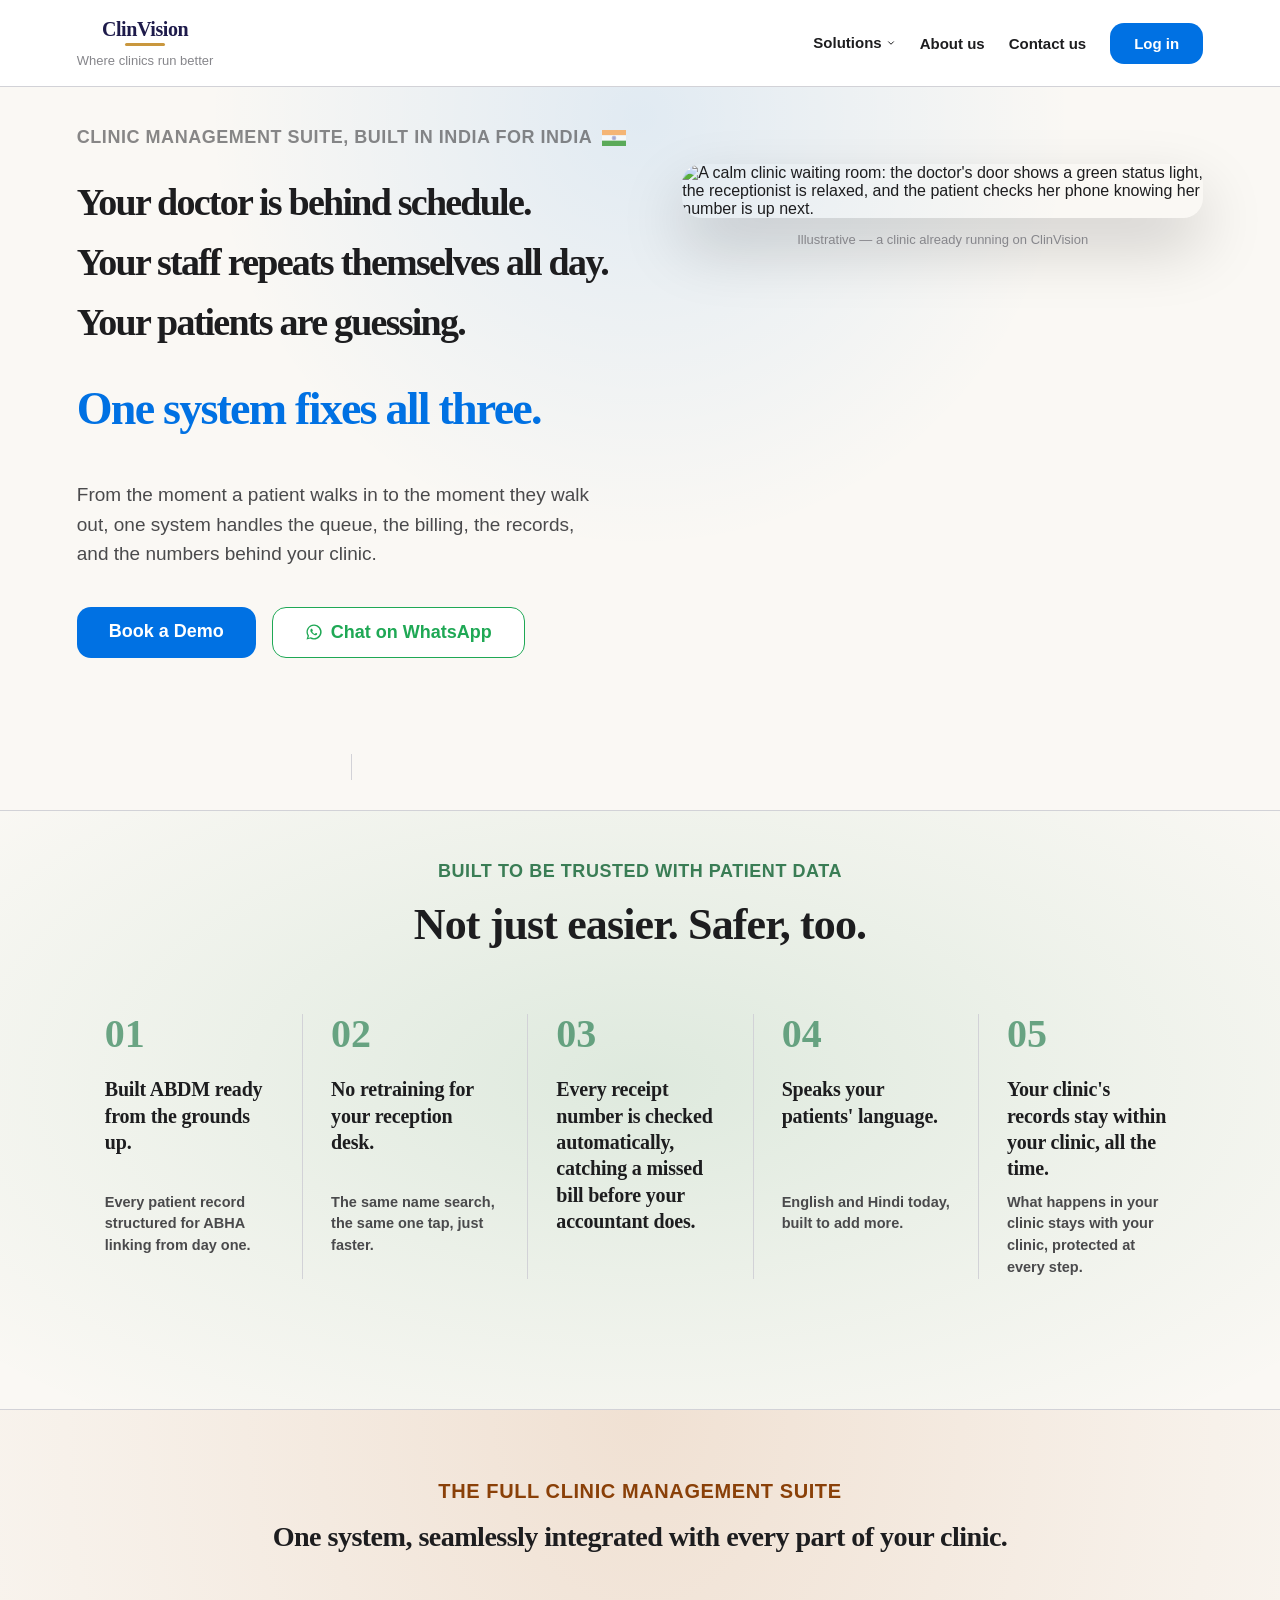
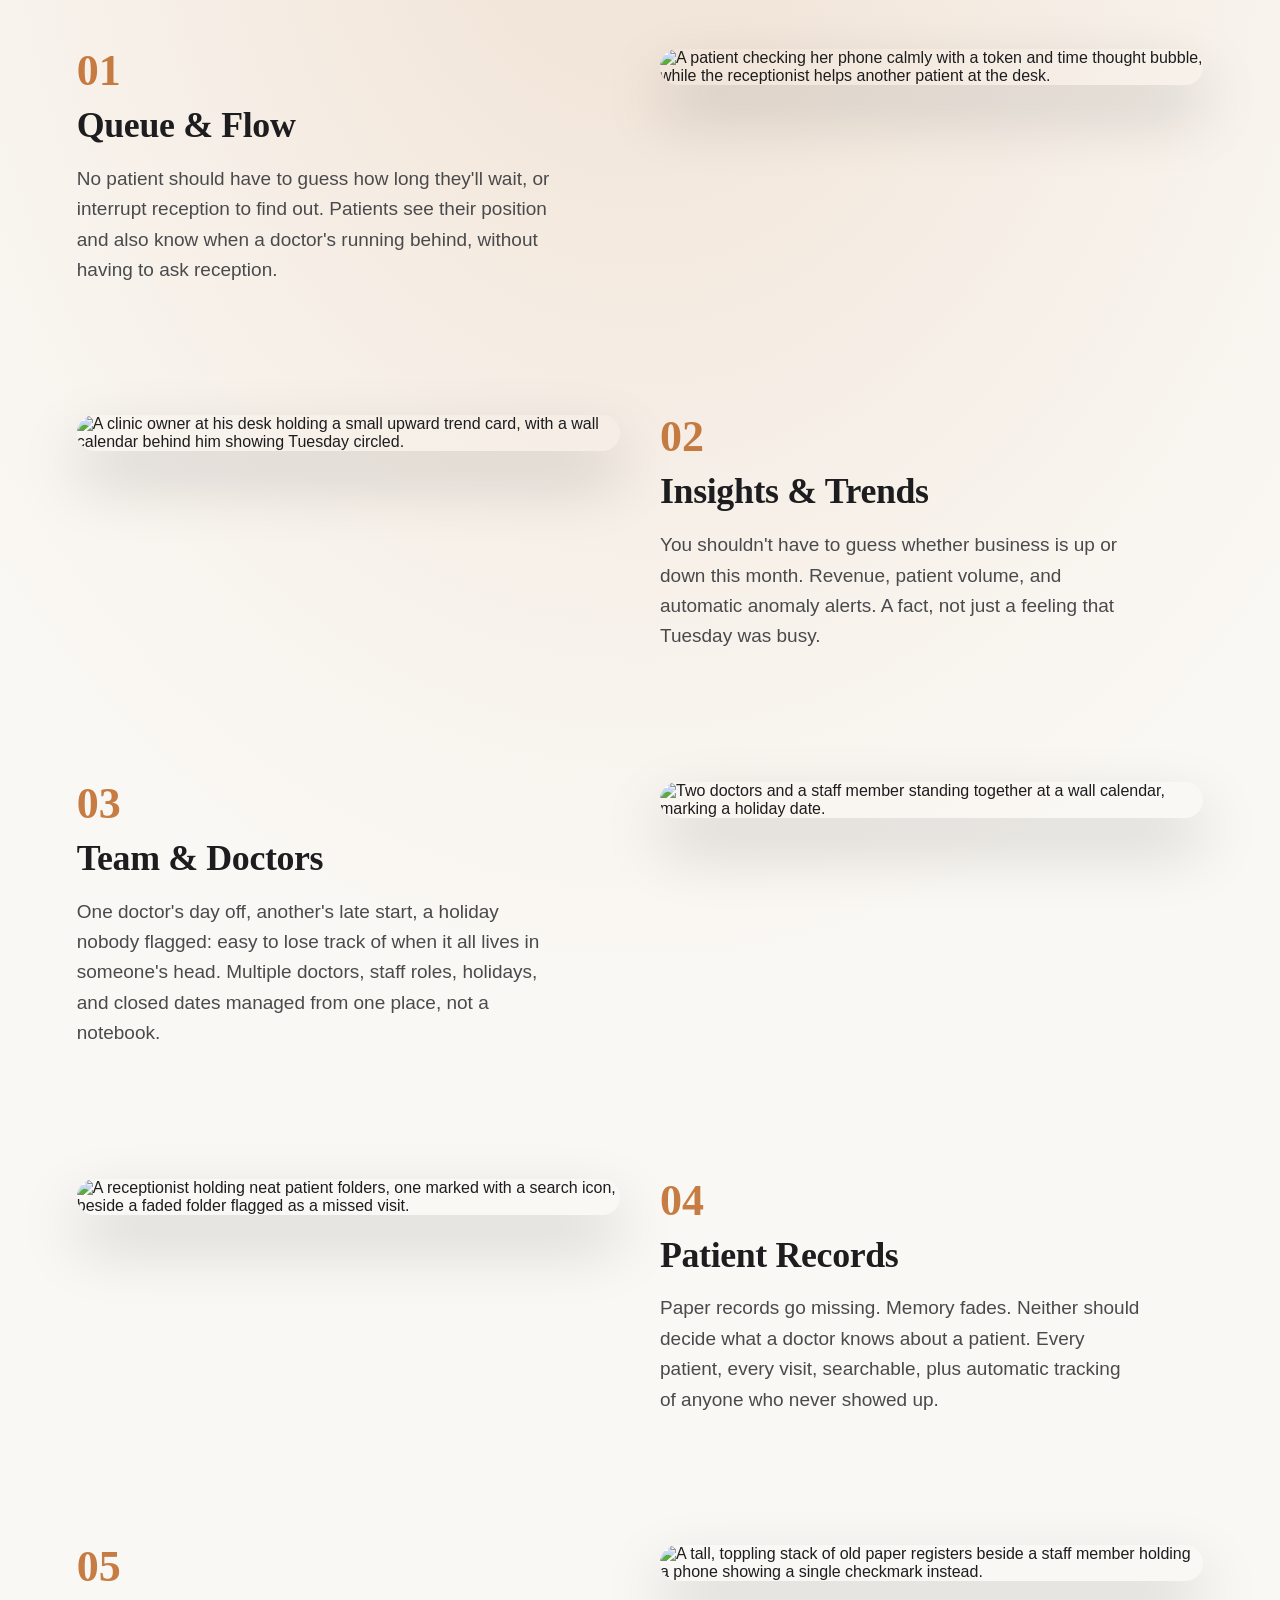
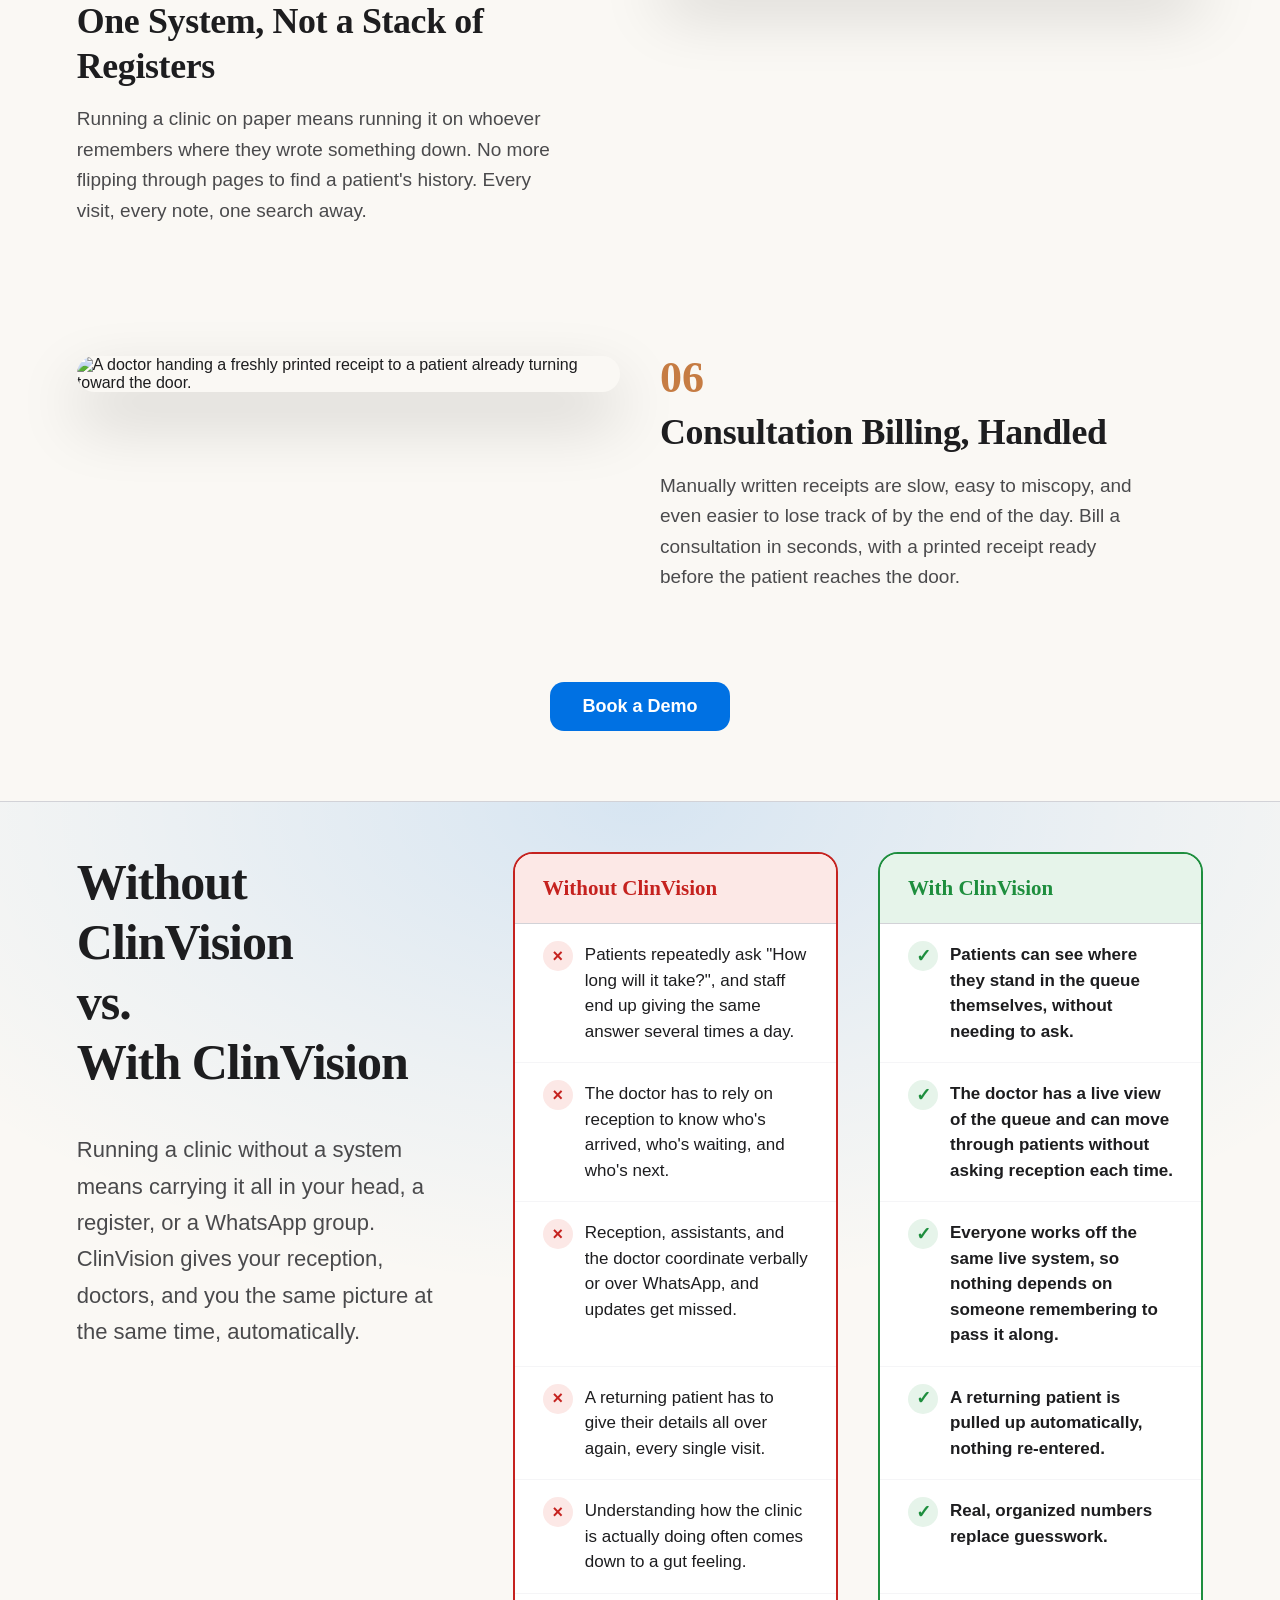
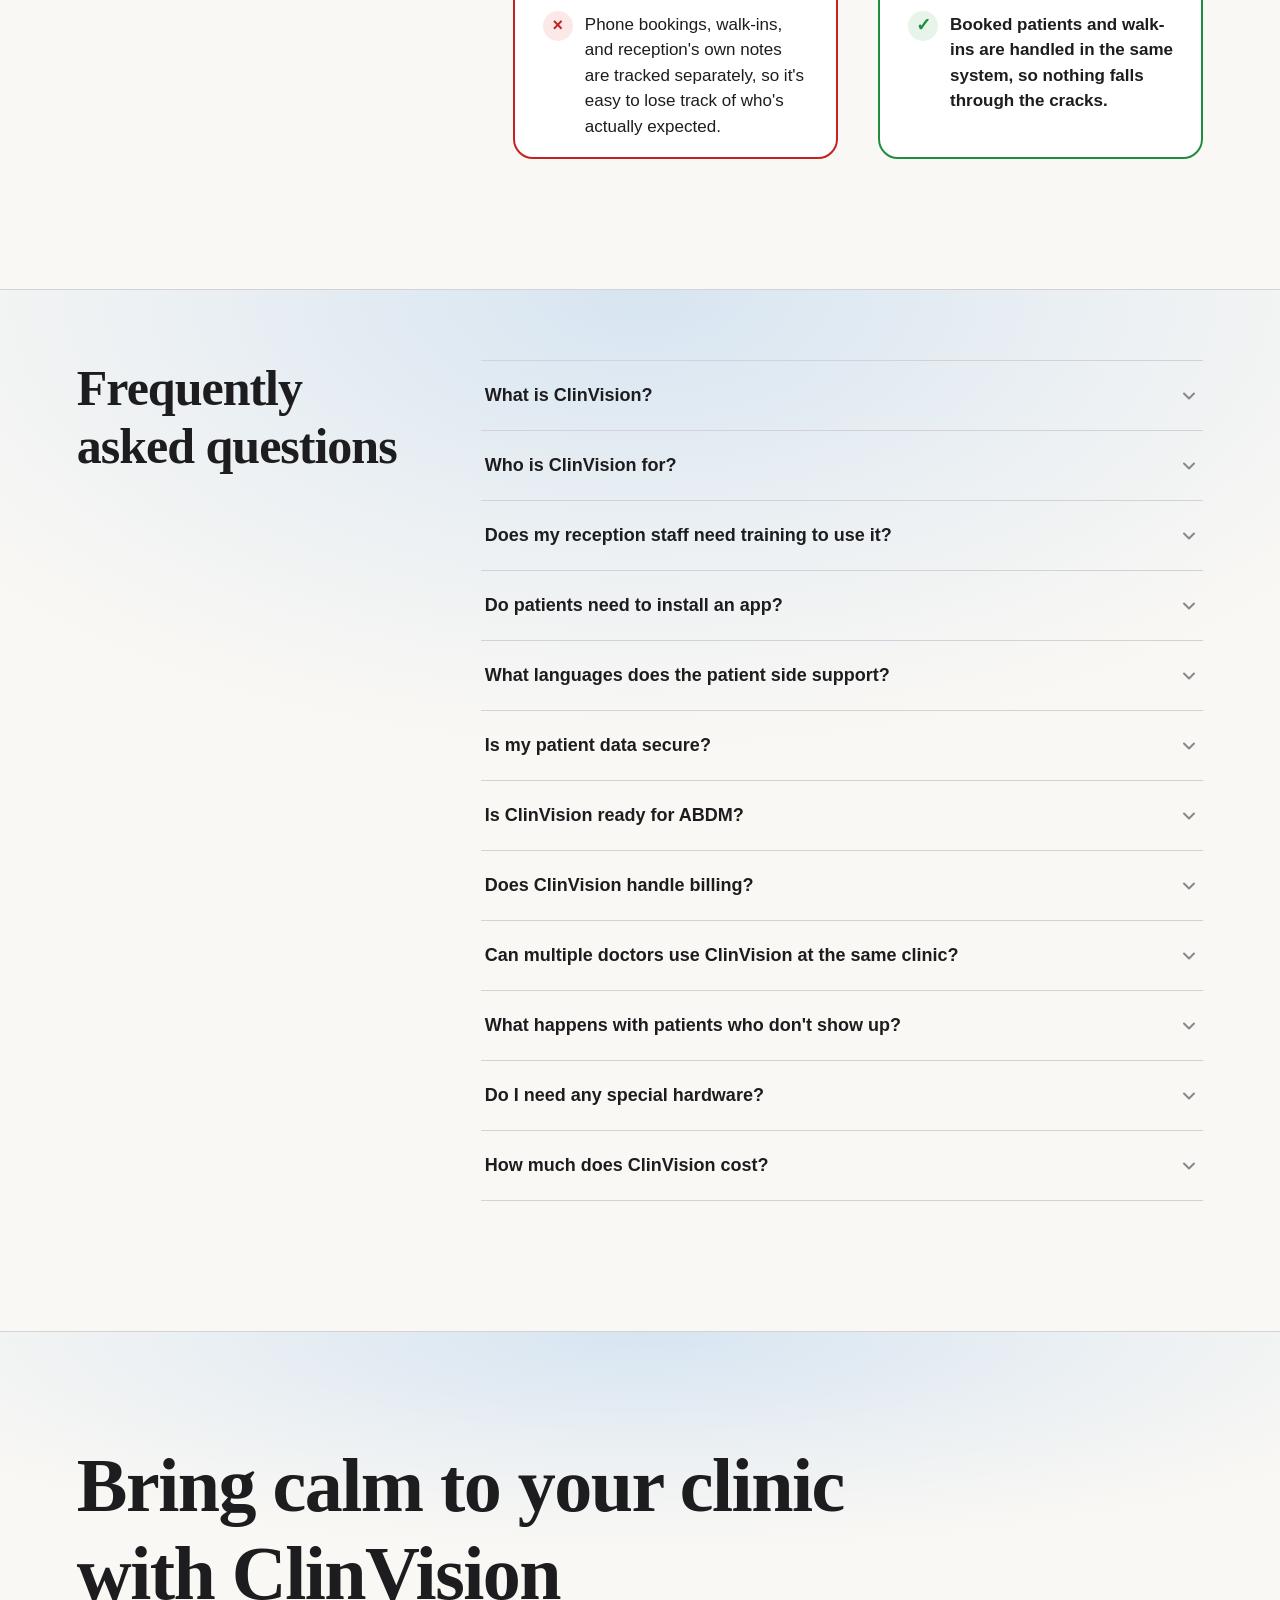
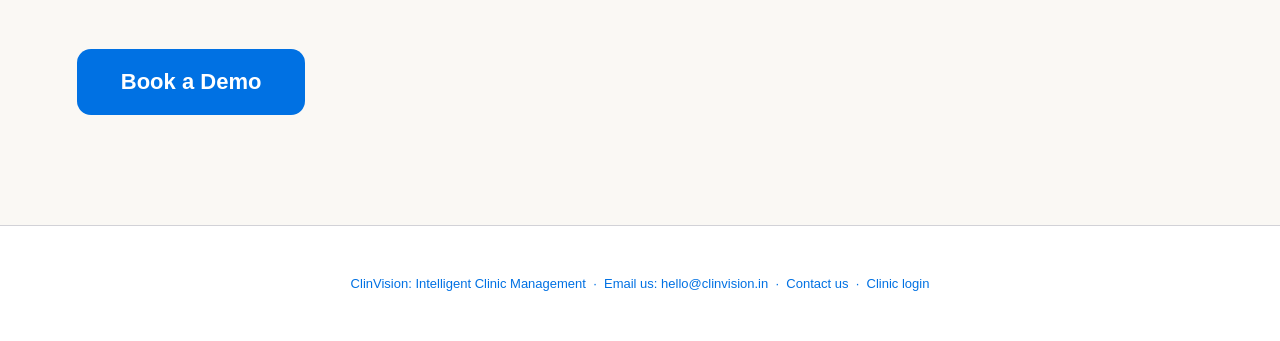
==== commit 2983af28: "Ship Multi-doctor clinics segment page New multi-doctor-clinics.html: 2nd of the 4 nav Solutions seg" ====
--- a/index.html
+++ b/index.html
@@ -22,7 +22,7 @@
 <link rel="preconnect" href="https://fonts.gstatic.com" crossorigin>
 <link href="https://fonts.googleapis.com/css2?family=Inter:wght@400;500;600;700&family=Fraunces:opsz,wght@9..144,500;9..144,600;9..144,700&display=optional" rel="stylesheet">
 <link rel="icon" type="image/svg+xml" href="data:image/svg+xml,%3Csvg xmlns='http://www.w3.org/2000/svg' viewBox='0 0 100 100'%3E%3Crect width='100' height='100' rx='22' fill='%231e1b4b'/%3E%3Ctext x='50' y='70' font-family='Georgia, serif' font-size='60' font-weight='700' fill='%23fff' text-anchor='middle'%3EC%3C/text%3E%3Crect x='30' y='80' width='40' height='7' rx='3' fill='%23c9973e'/%3E%3C/svg%3E" />
-<link rel="stylesheet" href="styles.css?v=307" />
+<link rel="stylesheet" href="styles.css?v=308" />
 <script type="application/ld+json">
 {
   "@context": "https://schema.org",
@@ -71,7 +71,7 @@
               <span class="segment-icon"><svg viewBox="0 0 24 24" fill="none" stroke="currentColor" stroke-width="1.8" stroke-linecap="round" stroke-linejoin="round"><circle cx="12" cy="8" r="3.2"/><path d="M5 20c0-3.6 3.1-6 7-6s7 2.4 7 6"/></svg></span>
               <span><p class="segment-item-title">Solo practice</p><p class="segment-item-desc">One doctor. Still runs like clockwork.</p></span>
             </a>
-            <a class="segment-item disabled" href="#" onclick="return false;">
+            <a class="segment-item" href="multi-doctor-clinics.html">
               <span class="segment-icon"><svg viewBox="0 0 24 24" fill="none" stroke="currentColor" stroke-width="1.8" stroke-linecap="round" stroke-linejoin="round"><path d="M17 21v-2a4 4 0 0 0-4-4H5a4 4 0 0 0-4 4v2"/><circle cx="9" cy="7" r="4"/><path d="M23 21v-2a4 4 0 0 0-3-3.87"/><path d="M16 3.13a4 4 0 0 1 0 7.75"/></svg></span>
               <span><p class="segment-item-title">Multi-doctor clinics</p><p class="segment-item-desc">Every doctor's queue, one shared view.</p></span>
             </a>
--- a/styles.css
+++ b/styles.css
@@ -0,0 +1,5161 @@
+/* ============================================================
+   Qlinic — shared stylesheet (marketing page + logged-in app)
+   Monochrome + one accent color, Apple-product-page inspired.
+   ============================================================ */
+
+:root {
+  --accent: #0071e3;
+  --accent-dark: #0058b0;
+  --chip-text: var(--accent-dark);
+  --black: #1d1d1f;
+  --grey-900: #2b2b2d;
+  --grey-700: #4a4a4c;
+  --grey-500: #86868b;
+  --grey-300: #d2d2d7;
+  --grey-100: #f5f5f7;
+  --white: #ffffff;
+  --success: #1e8e3e;
+  --success-bg: #e6f4ea;
+  --warning: #b26a00;
+  --warning-bg: #fdf1dc;
+  --danger: #c5221f;
+  --danger-bg: #fce8e6;
+  --whatsapp: #1fa855;
+  --whatsapp-bg: #f0fbf4;
+  --font: "Inter", -apple-system, BlinkMacSystemFont, "SF Pro Display", "Segoe UI", Roboto, Helvetica, Arial, sans-serif;
+
+  /* ---- Design tokens: visual polish pass (see robust-questing-walrus.md) ---- */
+  --space-1: 4px;  --space-2: 8px;  --space-3: 12px; --space-4: 16px;
+  --space-5: 20px; --space-6: 24px; --space-7: 32px; --space-8: 40px; --space-9: 48px;
+
+  --radius-sm: 8px;     /* inputs, .btn-sm, chips, dropdown menus — unchanged, matches un-tokenized 8px elements (.time-picker-trigger etc) sitewide */
+  --radius-md: 14px;    /* .btn (primary/large actions) */
+  --radius-lg: 20px;    /* card surfaces: .login-card, .panel, .stat-card — the "big rounded rectangle" look */
+  --radius-pill: 999px; /* clock-pill, status pills, badges */
+
+  --text-xs: 12px;   --text-sm: 13px;   --text-base: 14px; --text-md: 15px;
+  --text-lg: 17px;   --text-xl: 20px;   --text-2xl: 24px;  --text-3xl: 30px;
+
+  /* Resting elevation for card surfaces — today's shadows only fire on
+     :hover, so .login-card/.panel look flat until touched. Deliberately
+     bold enough to actually read as "lifted" at a glance against the
+     grey-100 page background, not just technically present. */
+  --shadow-resting: 0 2px 8px rgba(0, 0, 0, 0.08), 0 20px 48px rgba(0, 0, 0, 0.12);
+  --shadow-hover: 0 28px 64px rgba(0, 0, 0, 0.18);
+  /* Fixed dark-surface colors for floating chrome that stays dark
+     regardless of the day/night toggle (the toast) — deliberately NOT the
+     same variables as --black/--white/--grey-*, which flip in dark mode. */
+  --dark-surface-bg: #1d1d1f;
+
+  /* Marketing-page-only accent palette (the logged-in app keeps its single
+     --accent blue; the landing page uses this wider set for use-case cards,
+     feature icons, and hero decoration). */
+  --mkt-teal: #0d9488;
+  --mkt-teal-bg: #ccfbf1;
+  --mkt-blue: #2563eb;
+  --mkt-blue-bg: #dbeafe;
+  --mkt-purple: #7c3aed;
+  --mkt-purple-bg: #ede9fe;
+  --mkt-coral: #f97316;
+  --mkt-coral-bg: #ffedd5;
+  --mkt-pink: #db2777;
+  --mkt-pink-bg: #fce7f3;
+  /* Five more, added for the Dashboard's stat-card row once it grew past
+     five cards — distinct enough from the original five (and from each
+     other) that a 10-card grid never has to repeat a color. */
+  --mkt-indigo: #4f46e5;
+  --mkt-amber: #b45309;
+  --mkt-green: #15803d;
+  --mkt-cyan: #0e7490;
+  --mkt-rose: #be123c;
+  --mkt-sky: #0369a1;
+
+  /* Sidebar clinic name — deliberately its own token, not --mkt-teal:
+     that one is #0d9488, only 3.7:1 on white (fine for a large icon
+     background, not for 13.5px bold text, which needs 4.5:1). This is
+     the darker teal-700 shade that actually clears AA at this size,
+     picked distinct from --accent so a clinic's own name can't be
+     mistaken for the active nav link's blue. One fixed value across
+     every clinic, not a per-clinic customization. */
+  --clinic-name-color: #0f766e;
+}
+
+/* Day/Night toggle (Settings page) — a personal, local-device preference
+   for the logged-in app only (reception/doctor/dashboard/settings). The
+   marketing site, login/signup, and the waiting-room display board are
+   intentionally unaffected: the display board's dark look is a fixed
+   product/design choice for a TV screen, not a "night mode" preference. */
+:root[data-theme="dark"] {
+  --black: #f2f2f4;
+  --grey-900: #3a3a3c;
+  --grey-700: #c7c7cc;
+  --grey-500: #98989d;
+  --grey-300: #48484a;
+  --grey-100: #232325;
+  --white: #1c1c1e;
+  /* Light teal, not the same #0f766e as day mode -- that shade was
+     calibrated for contrast against a white sidebar; against the
+     sidebar's own dark background here (--white above) it would read
+     as barely-there. A lighter tint keeps the same hue with real
+     contrast against the inverted background (11.5:1 vs #1c1c1e). */
+  --clinic-name-color: #5eead4;
+  --success-bg: rgba(30, 142, 62, 0.22);
+  --warning-bg: rgba(178, 106, 0, 0.24);
+  --danger-bg: rgba(197, 34, 31, 0.22);
+  --mkt-teal-bg: rgba(13, 148, 136, 0.22);
+  --mkt-blue-bg: rgba(37, 99, 235, 0.24);
+  --mkt-purple-bg: rgba(124, 58, 237, 0.24);
+  --mkt-coral-bg: rgba(249, 115, 22, 0.22);
+  --mkt-pink-bg: rgba(219, 39, 119, 0.22);
+  /* accent-dark's navy reads fine on the light --mkt-blue-bg chip, but
+     loses too much contrast once that same background goes translucent-
+     dark — needs a lighter blue for any text sitting directly on it. */
+  --chip-text: #8ab4ff;
+
+  /* Low-opacity black shadows read as invisible against a dark surface —
+     brighter/more-opaque so resting elevation still shows in dark mode. */
+  --shadow-resting: 0 2px 8px rgba(0, 0, 0, 0.40), 0 20px 48px rgba(0, 0, 0, 0.50);
+  --shadow-hover: 0 28px 64px rgba(0, 0, 0, 0.60);
+}
+
+* { box-sizing: border-box; }
+
+/* The browser's own calendar icon on a date input is drawn dark by
+   default — invisible against a dark-mode input background otherwise. */
+:root[data-theme="dark"] input[type="date"]::-webkit-calendar-picker-indicator {
+  filter: invert(1);
+}
+
+html { scroll-behavior: smooth; }
+
+body {
+  margin: 0;
+  font-family: var(--font);
+  color: var(--black);
+  background: var(--white);
+  -webkit-font-smoothing: antialiased;
+}
+
+a { color: inherit; }
+
+/* ---------------- Marketing page ---------------- */
+
+.mkt-nav {
+  position: sticky;
+  top: 0;
+  z-index: 50;
+  display: flex;
+  align-items: center;
+  justify-content: space-between;
+  padding: 18px 6vw;
+  background: rgba(255, 255, 255, 0.85);
+  backdrop-filter: saturate(180%) blur(14px);
+  border-bottom: 1px solid var(--grey-300);
+}
+
+.mkt-nav .brand {
+  font-size: 20px;
+  font-weight: 700;
+  letter-spacing: -0.02em;
+  text-decoration: none;
+  color: var(--black);
+  display: flex;
+  flex-direction: column;
+  /* Centered, not flex-start: "ClinVision" is much shorter than "Where
+     clinics run better" underneath it, so sharing a left edge left the
+     wordmark looking shoved off to one side instead of centered over
+     the tagline -- same bug already fixed on .login-brand-corner and
+     .auth-corner-brand. */
+  align-items: center;
+  transition: transform 0.15s ease;
+}
+.mkt-nav .brand:hover { transform: scale(1.04); }
+
+.mkt-nav-links { display: flex; align-items: center; gap: 24px; }
+
+/* Below ~700px the nav's five items (four links + Log in) don't fit next to
+   the brand on one line -- previously an inline style with no wrap, so
+   "Log in" ran off the right edge of the screen entirely. Wrapping the
+   whole link group onto its own centered row fixes that without needing a
+   hamburger menu for five items. */
+@media (max-width: 700px) {
+  .mkt-nav { flex-wrap: wrap; row-gap: 12px; }
+  .mkt-nav-links { flex-wrap: wrap; justify-content: center; width: 100%; gap: 12px 20px; }
+}
+
+/* Nav links grow slightly on hover, and the current page's link gets a
+   permanent underline, so the nav gives feedback instead of sitting flat. */
+.mkt-nav > div > a:not(.btn) {
+  position: relative;
+  display: inline-block;
+  transition: transform 0.15s ease, color 0.15s ease;
+}
+.mkt-nav > div > a:not(.btn):hover {
+  transform: scale(1.1);
+  color: var(--accent) !important;
+}
+.mkt-nav-current {
+  color: var(--accent) !important;
+}
+.mkt-nav-current::after {
+  content: '';
+  position: absolute;
+  left: 0;
+  right: 0;
+  bottom: -8px;
+  height: 2px;
+  background: var(--accent);
+  border-radius: 2px;
+}
+.brand-top {
+  display: flex;
+  align-items: center;
+}
+.brand-tagline {
+  font-size: 13px;
+  font-weight: 400;
+  letter-spacing: 0;
+  color: var(--grey-500);
+  margin-top: 2px;
+}
+/* The sidebar is much narrower than the marketing nav, so the tagline
+   needs its own smaller size to stay on one line instead of wrapping. */
+.app-sidebar .brand-tagline {
+  font-size: 12px;
+  white-space: nowrap;
+  overflow: hidden;
+  text-overflow: ellipsis;
+  max-width: 100%;
+}
+
+/* ClinVision's nav wordmark, sitewide. Same Fraunces/weight/tracking as
+   the real hero headline (.mkt-h1 inside .hero-stage) so the wordmark
+   reads as the same typographic voice as the rest of the page, not a
+   bolted-on logo font. */
+.brand-word-wrap {
+  display: inline-block;
+}
+.brand-word {
+  display: block;
+  font-family: "Fraunces", "Iowan Old Style", "Palatino Linotype", Georgia, serif;
+  font-optical-sizing: auto;
+  font-weight: 600;
+  letter-spacing: -0.02em;
+  color: #1e1b4b;
+}
+.brand-word-bar {
+  display: block;
+  width: 2em;
+  height: 3px;
+  border-radius: 2px;
+  background: #c9973e;
+  margin: 2px auto 5px;
+}
+
+.btn {
+  display: inline-block;
+  font-family: var(--font);
+  font-size: var(--text-md);
+  font-weight: 600;
+  padding: var(--space-3) var(--space-6);
+  border-radius: var(--radius-md);
+  text-decoration: none;
+  border: none;
+  cursor: pointer;
+  transition: transform 0.15s ease, background 0.15s ease, box-shadow 0.15s ease;
+}
+
+.btn-accent {
+  background: var(--accent);
+  color: var(--white);
+}
+.btn-accent:hover { background: var(--accent-dark); }
+
+.btn-ghost {
+  background: transparent;
+  color: var(--black);
+  border: 1px solid var(--grey-300);
+}
+.btn-ghost:hover { border-color: var(--black); }
+
+.btn-whatsapp {
+  display: inline-flex;
+  align-items: center;
+  gap: 8px;
+  background: var(--white);
+  color: var(--whatsapp);
+  border: 1.5px solid var(--whatsapp);
+}
+.btn-whatsapp:hover { background: var(--whatsapp-bg); }
+.btn-whatsapp svg { flex-shrink: 0; }
+
+.btn-large {
+  font-size: 18px;
+  padding: 14px 32px;
+}
+
+.mkt-section {
+  padding: 130px 6vw;
+  max-width: 1180px;
+  margin: 0 auto;
+  text-align: center;
+}
+
+.mkt-section.tight { padding-top: 70px; padding-bottom: 70px; }
+.mkt-section.dark {
+  background: var(--black);
+  color: var(--white);
+  max-width: none;
+  border-radius: 0;
+}
+.mkt-section.grey { background: var(--grey-100); max-width: none; }
+
+/* A plain .mkt-section is capped at 1180px and centered, which is right
+   for text but wrong for decoration: blobs placed inside it read as a
+   visible rectangle on any screen wider than that, since the color never
+   reaches the real edges of the page. Wrapping the section in this
+   full-bleed container instead lets absolutely-positioned blobs spread
+   across the actual viewport, while the section itself still centers its
+   text content normally. */
+.mkt-fullbleed { position: relative; overflow: hidden; }
+
+/* Blobs floating anywhere in a section will eventually land behind body
+   copy on some viewport width or other -- there's no fixed position that
+   stays clear of text that reflows. This instead confines the color to a
+   masked band pinned to the top of the section, fading to fully
+   transparent well above where paragraph text starts, so paragraphs can
+   never end up visually behind a blob. A slow drift keeps it from
+   looking like a flat screenshot. */
+.mkt-wash {
+  position: absolute;
+  top: 0;
+  left: 0;
+  right: 0;
+  height: 340px;
+  overflow: hidden;
+  -webkit-mask-image: linear-gradient(to bottom, black 0%, black 20%, transparent 75%);
+  mask-image: linear-gradient(to bottom, black 0%, black 20%, transparent 75%);
+  pointer-events: none;
+  z-index: 0;
+}
+.mkt-wash .hero-blob { animation: mkt-wash-drift 16s ease-in-out infinite alternate; }
+@keyframes mkt-wash-drift {
+  from { transform: translate(0, 0); }
+  to { transform: translate(0, 26px); }
+}
+
+.eyebrow {
+  display: inline-block;
+  font-size: 14px;
+  font-weight: 600;
+  color: var(--accent);
+  letter-spacing: 0.04em;
+  text-transform: uppercase;
+  margin-bottom: 18px;
+}
+
+.mkt-h1 {
+  font-size: clamp(40px, 7vw, 88px);
+  font-weight: 700;
+  line-height: 1.05;
+  letter-spacing: -0.03em;
+  margin: 0 0 24px;
+}
+
+.mkt-h2 {
+  font-size: clamp(30px, 4.5vw, 52px);
+  font-weight: 700;
+  line-height: 1.1;
+  letter-spacing: -0.02em;
+  margin: 0 0 20px;
+}
+
+.mkt-sub {
+  font-size: clamp(18px, 2.2vw, 26px);
+  color: var(--grey-700);
+  font-weight: 400;
+  max-width: 720px;
+  margin: 0 auto 40px;
+  line-height: 1.4;
+}
+.mkt-section.dark .mkt-sub { color: var(--grey-300); }
+
+.mkt-cta-row {
+  display: flex;
+  gap: 16px;
+  justify-content: center;
+  flex-wrap: wrap;
+  margin-top: 8px;
+}
+
+.mkt-stats {
+  display: grid;
+  grid-template-columns: repeat(auto-fit, minmax(180px, 1fr));
+  gap: 32px;
+  margin-top: 60px;
+}
+.mkt-stat .big { font-size: clamp(32px, 4.5vw, 52px); font-weight: 700; color: var(--accent); white-space: nowrap; }
+.mkt-stat .label { font-size: 15px; color: var(--grey-500); margin-top: 6px; }
+.mkt-section.dark .mkt-stat .label { color: var(--grey-300); }
+
+/* Razorpay-style footer (raised 2026-09-03): white ground, every word
+   in the accent blue instead of the usual muted grey-500 footer text,
+   links with no underline at rest and no color change on hover -- bold
+   weight is the only hover feedback, not layered on top of an
+   underline. */
+.mkt-footer {
+  padding: 50px 6vw;
+  text-align: center;
+  color: var(--accent);
+  font-size: 13px;
+  border-top: 1px solid var(--grey-300);
+  background: var(--white);
+}
+.mkt-footer a { color: var(--accent); text-decoration: none; font-weight: 400; transition: font-weight 0.15s ease; }
+.mkt-footer a:hover { font-weight: 700; }
+
+/* ---------------- Hero ---------------- */
+
+.hero-preline {
+  font-size: clamp(17px, 2vw, 22px);
+  font-weight: 500;
+  color: var(--grey-500);
+  max-width: 680px;
+  line-height: 1.4;
+  margin: 0 auto 20px;
+}
+.hero-blob {
+  position: absolute;
+  border-radius: 50%;
+  filter: blur(50px);
+  opacity: 0.4;
+  z-index: 0;
+}
+
+/* ---------------- Colored eyebrows, stats, use-case cards, feature icons ---------------- */
+
+.eyebrow-coral { color: var(--mkt-coral); }
+.eyebrow-coral::before { background: var(--mkt-coral); }
+.eyebrow-blue { color: var(--mkt-blue); }
+.eyebrow-blue::before { background: var(--mkt-blue); }
+.eyebrow-purple { color: var(--mkt-purple); }
+.eyebrow-purple::before { background: var(--mkt-purple); }
+.eyebrow-pink { color: var(--mkt-pink); }
+.eyebrow-pink::before { background: var(--mkt-pink); }
+.eyebrow-teal { color: var(--mkt-teal); }
+.eyebrow-teal::before { background: var(--mkt-teal); }
+
+.stat-teal { color: var(--mkt-teal) !important; }
+.stat-coral { color: var(--mkt-coral) !important; }
+.stat-purple { color: var(--mkt-purple) !important; }
+
+
+.feature-icon {
+  width: 44px;
+  height: 44px;
+  border-radius: 12px;
+  display: flex;
+  align-items: center;
+  justify-content: center;
+  font-size: 22px;
+  margin-bottom: 16px;
+}
+.icon-teal { background: var(--mkt-teal-bg); }
+.icon-blue { background: var(--mkt-blue-bg); }
+.icon-coral { background: var(--mkt-coral-bg); }
+.icon-purple { background: var(--mkt-purple-bg); }
+.icon-pink { background: var(--mkt-pink-bg); }
+
+/* ---------------- Premium marketing pass ----------------
+   A second, display-only typeface (Fraunces, a warm variable serif) reserved
+   for headlines and big numerals across index/whats-inside/
+   who-its-for/contact -- Inter alone at hero size reads as "template SaaS";
+   Inter keeps doing every other job (nav, body copy, buttons, data) so the
+   pairing stays deliberate rather than replacing the whole system. Scoped to
+   these classes precisely because grep confirms .mkt-h1/.mkt-h2/.eyebrow/
+   .mkt-stat/.step-flow-num are marketing-only -- no logged-in app page uses
+   them, so this can't leak into the product itself. */
+.mkt-h1, .mkt-h2 {
+  font-family: "Fraunces", "Iowan Old Style", "Palatino Linotype", Georgia, serif;
+  font-optical-sizing: auto;
+}
+.mkt-stat .big, .step-flow-num {
+  font-family: "Fraunces", "Iowan Old Style", "Palatino Linotype", Georgia, serif;
+  font-optical-sizing: auto;
+  font-weight: 600;
+}
+
+/* A chosen, slightly warm off-white for hero-adjacent surfaces -- pure
+   --white next to a serif headline read flat; this is a considered neutral,
+   not the page background default (which stays --white everywhere else). */
+:root { --mkt-paper: #faf8f4; }
+
+/* Hero, v2: headline+CTA on the left, a real (illustrative, labeled)
+   clinic-scene image on the right -- replaced the earlier phone/queue-card
+   mockup after review found it read as exposing the actual product screen,
+   and replaced abstract color blobs before that. Classes below are scoped
+   under .hero-stage specifically so the entrance-sequence treatment (the
+   centered eyebrow, the oversized serif lines) can't leak onto this same
+   .eyebrow/.mkt-h1 markup used unstyled-by-this-block elsewhere on the page
+   and on the other 4 marketing pages. Originally index.html-only; now also
+   reused verbatim by solo-practice.html's own hero (via .hero-stage.centered,
+   see below) and by every future segment page after it. */
+.hero-stage {
+  position: relative;
+  display: grid;
+  grid-template-columns: 0.95fr 1.1fr;
+  align-items: start;
+  gap: 56px;
+  padding: 40px 6vw 30px;
+  overflow: hidden;
+}
+.hero-stage .content { max-width: 560px; text-align: left; }
+@media (max-width: 900px) {
+  .hero-stage { grid-template-columns: 1fr; text-align: center; }
+  .hero-stage .content { max-width: 640px; margin: 0 auto; text-align: center; }
+  .hero-stage .hero-sub { margin: 34px auto 0; }
+  .hero-stage .hero-visual { order: -1; max-width: 480px; margin: 0 auto; }
+}
+
+.hero-glow {
+  position: absolute;
+  width: 900px;
+  height: 900px;
+  border-radius: 50%;
+  top: -420px;
+  left: 50%;
+  transform: translateX(-50%);
+  background: radial-gradient(circle, rgba(0, 113, 227, 0.10) 0%, rgba(0, 113, 227, 0) 68%);
+  animation: hero-breathe 9s ease-in-out infinite;
+  pointer-events: none;
+}
+@keyframes hero-breathe { 0%, 100% { transform: translateX(-50%) scale(1); } 50% { transform: translateX(-50%) scale(1.08); } }
+
+/* Entrance sequence -- driven by JS adding .show to each element in turn
+   (see the inline script at the bottom of index.html), not CSS
+   animation-delay: animation-delay proved unreliable for headline spans
+   on first paint in testing. This mirrors the .reveal/.visible pattern
+   already used elsewhere on the site, just staged on a timer instead of
+   scroll intersection. */
+.hero-fx { opacity: 0; transform: translateY(20px); transition: opacity 0.6s cubic-bezier(0.19,1,0.22,1), transform 0.6s cubic-bezier(0.19,1,0.22,1); }
+.hero-fx.show { opacity: 1; transform: translateY(0); }
+.hero-fx.hero-fx-pop { transform: translateY(20px) scale(0.97); }
+.hero-fx.hero-fx-pop.show { transform: translateY(0) scale(1); }
+
+.hero-stage .eyebrow {
+  display: flex;
+  width: max-content;
+  max-width: none;
+  align-items: center;
+  justify-content: flex-start;
+  text-align: left;
+  gap: 10px;
+  margin-bottom: 32px;
+  font-size: 18px;
+  font-weight: 700;
+  letter-spacing: 0.03em;
+  color: var(--grey-700);
+  padding-left: 0;
+  /* Toned down so it recedes behind the headline instead of competing
+     with it for attention right above three bold statements -- the
+     entrance-fade .hero-fx.show rule above sets opacity:1 at the same
+     specificity, so this wins on source order and becomes the eyebrow's
+     actual resting opacity once shown. */
+  opacity: 0.65;
+}
+/* The shared .eyebrow::before dot is positioned for a left-aligned label --
+   left:0 reads as a stray floating dot once this one specific eyebrow is
+   centered, so it's dropped here only; the flag icon already marks it. */
+.hero-stage .eyebrow::before { display: none; }
+.hero-flag { flex-shrink: 0; }
+
+.hero-stage .mkt-cta-row { justify-content: flex-start; margin-top: 38px; }
+
+/* These two overrides must stay below the base .eyebrow/.mkt-cta-row rules
+   above -- both sides have equal selector specificity, so whichever comes
+   later in source order wins regardless of the media query; a version of
+   this block once sat above the base rules and silently never applied. */
+@media (max-width: 900px) {
+  .hero-stage .eyebrow { width: 100%; justify-content: center; text-align: center; }
+  .hero-stage .mkt-cta-row { justify-content: center; }
+}
+
+.hero-stage .mkt-h1 { margin: 0; line-height: 1.16; font-weight: 600; letter-spacing: -0.02em; }
+.hero-line { display: block; font-size: clamp(24px, 3vw, 38px); margin-bottom: 0.42em; }
+.hero-line.hero-line-last { margin-bottom: 0; }
+.hero-line-resolve {
+  display: inline-block;
+  margin-top: 0.55em;
+  color: var(--accent);
+  font-size: clamp(28px, 3.7vw, 46px);
+  font-weight: 700;
+  white-space: nowrap;
+}
+@media (max-width: 600px) {
+  .hero-line { font-size: clamp(22px, 6vw, 30px); }
+  .hero-line-resolve { font-size: clamp(26px, 7.5vw, 36px); }
+}
+
+.hero-sub {
+  margin: 34px 0 0;
+  font-size: clamp(16px, 1.7vw, 19px);
+  color: var(--grey-700);
+  line-height: 1.55;
+  max-width: 520px;
+  font-weight: 400;
+}
+
+/* Nudges the illustration's top edge down to the midpoint of the eyebrow's
+   margin-bottom (21px eyebrow height + half of its fixed 32px
+   margin-bottom = 37px) so it lines up with the gap between the eyebrow
+   and the headline's first line, instead of sitting flush with the
+   eyebrow's own top. Both those figures are fixed (eyebrow font-size and
+   margin-bottom don't change with viewport width in this range), so this
+   holds steady from 901px up. Scoped with its own min-width query rather
+   than relying on source order to beat the max-width:900px block below --
+   that ordering trap is exactly what silently broke the eyebrow's mobile
+   centering earlier. Below 901px the image reorders above the text
+   entirely (see that block's order:-1), where this offset wouldn't mean
+   anything, so it's confined to widths where the two columns actually
+   sit side by side. */
+@media (min-width: 901px) {
+  .hero-stage .hero-visual { margin-top: 37px; }
+}
+
+.hero-visual img {
+  width: 100%;
+  height: auto;
+  display: block;
+  border-radius: var(--radius-lg);
+  box-shadow: var(--shadow-hover);
+}
+.hero-visual-caption { margin-top: 14px; font-family: var(--font); font-size: 13px; color: var(--grey-500); text-align: center; }
+
+/* Restored -- the earlier removal blamed this element for the dead gap,
+   but the real cause was the hero's own oversized padding (fixed above).
+   Now that the gap between hero and trust is tight, this sits right
+   below the CTA row as intended, not stranded in empty space. */
+.hero-scroll-cue {
+  display: flex;
+  flex-direction: column;
+  align-items: center;
+  gap: 8px;
+  margin-top: 40px;
+  font-family: var(--font);
+  font-size: 11px;
+  letter-spacing: 0.08em;
+  text-transform: uppercase;
+  color: var(--grey-500);
+}
+.hero-scroll-cue .dot { width: 1px; height: 26px; background: var(--grey-300); position: relative; overflow: hidden; }
+.hero-scroll-cue .dot::after { content: ''; position: absolute; top: -100%; left: 0; width: 100%; height: 100%; background: var(--grey-700); animation: hero-trickle 1.8s ease-in-out infinite; animation-delay: 3.4s; }
+@keyframes hero-trickle { 0% { top: -100%; } 60% { top: 100%; } 100% { top: 100%; } }
+
+/* Reduced motion should kill genuinely gratuitous, looping decoration
+   (the ambient glow, the scroll-cue trickle) -- it should not also erase
+   the one-time entrance sequence, which is meaningful content pacing,
+   not a parallax/vestibular-trigger effect. */
+@media (prefers-reduced-motion: reduce) {
+  .hero-glow, .hero-scroll-cue .dot::after { animation: none !important; }
+}
+
+/* Trust band, v2 -- replaces the dark-surface version above. Same
+   --mkt-paper canvas as the hero (no section-to-section color switch, so
+   scrolling from hero into this reads as one continuous surface), side by
+   side not stacked, no cards anywhere: five columns separated only by a
+   hairline, each anchored by a big Fraunces numeral -- this genuinely is
+   an enumerated list of five facts, so numbering carries real information
+   here, not decoration. Every claim is real and checkable today (RLS
+   isolation, Billing Audit, the ABDM schema work in progress, the
+   existing name-search check-in flow) -- no fabricated stats, since there
+   are no paying customers on record yet to quote honestly. Confirmed via
+   grep that no other page uses .trust/.trust-grid/.trust-item/.trust-icon,
+   so the old dark version's classes below are safely fully replaced, not
+   left as orphaned dead rules alongside these. */
+.trust {
+  position: relative;
+  background: var(--mkt-paper);
+  padding: 50px 6vw 130px;
+  border-top: 1px solid var(--grey-300);
+  overflow: hidden;
+}
+.trust-glow {
+  position: absolute;
+  inset: 0;
+  pointer-events: none;
+  background: radial-gradient(ellipse 85% 90% at 50% 45%, rgba(21, 128, 61, 0.12) 0%, rgba(21, 128, 61, 0.05) 45%, rgba(21, 128, 61, 0) 80%);
+}
+.trust-head { position: relative; z-index: 1; max-width: 640px; margin: 0 auto 64px; text-align: center; }
+.trust-eyebrow {
+  display: flex;
+  align-items: center;
+  justify-content: center;
+  gap: 10px;
+  font-size: 18px;
+  font-weight: 700;
+  letter-spacing: 0.03em;
+  text-transform: uppercase;
+  color: #3a7d55;
+  margin-bottom: 18px;
+}
+.trust-h2 {
+  font-family: "Fraunces", "Iowan Old Style", "Palatino Linotype", Georgia, serif;
+  font-weight: 600;
+  letter-spacing: -0.02em;
+  line-height: 1.15;
+  font-size: clamp(30px, 3.6vw, 44px);
+  margin: 0;
+  color: var(--black);
+  font-optical-sizing: none;
+  font-variation-settings: "opsz" 20;
+}
+.trust-row {
+  position: relative;
+  z-index: 1;
+  display: grid;
+  grid-template-columns: repeat(5, 1fr);
+  gap: 0;
+}
+.trust-item {
+  padding: 0 28px;
+  text-align: left;
+  opacity: 0;
+  transform: translateY(18px);
+  transition: opacity 0.6s cubic-bezier(0.19, 1, 0.22, 1), transform 0.6s cubic-bezier(0.19, 1, 0.22, 1);
+}
+.trust-item.show { opacity: 1; transform: translateY(0); }
+.trust-item + .trust-item { border-left: 1px solid var(--grey-300); }
+.trust-num {
+  font-family: "Fraunces", "Iowan Old Style", "Palatino Linotype", Georgia, serif;
+  font-weight: 600;
+  font-size: 40px;
+  line-height: 1;
+  color: #227a4c;
+  opacity: 0.65;
+  margin-bottom: 22px;
+  font-variant-numeric: tabular-nums;
+  font-optical-sizing: none;
+  font-variation-settings: "opsz" 30;
+}
+.trust-lead {
+  font-family: "Fraunces", "Iowan Old Style", "Palatino Linotype", Georgia, serif;
+  font-weight: 600;
+  letter-spacing: -0.01em;
+  color: var(--black);
+  font-size: 20px;
+  line-height: 1.32;
+  margin: 0;
+  font-optical-sizing: none;
+  font-variation-settings: "opsz" 14;
+}
+.trust-support {
+  font-family: var(--font);
+  font-weight: 700;
+  color: var(--grey-700);
+  font-size: 14.5px;
+  line-height: 1.5;
+  margin: 10px 0 0;
+}
+@media (max-width: 1100px) {
+  .trust-row { grid-template-columns: repeat(3, 1fr); row-gap: 48px; }
+  .trust-item:nth-child(3n+1) { border-left: none; }
+}
+@media (max-width: 680px) {
+  .trust-row { grid-template-columns: 1fr; row-gap: 40px; }
+  .trust-item { border-left: none !important; padding: 0 4px; text-align: center; }
+  .trust-num { margin-left: auto; margin-right: auto; }
+}
+
+/* Full Suite, v1: six alternating text/illustration rows on the same paper
+   canvas as Trust, with a warm amber ambient glow (Trust's is green,
+   the hero's is blue -- each "chapter" of the page gets its own accent
+   on a shared neutral ground). Top padding deliberately kept modest
+   (70px, against Trust's own 130px bottom) rather than reusing this
+   mockup's original standalone 110px -- stacked on top of Trust's own
+   bottom padding, 110 would have reproduced the exact "too much space
+   between sections" mistake from the hero-to-trust port. Verified via
+   getBoundingClientRect after shipping: gap between Trust's last row
+   and this section's eyebrow is well short of the several-hundred-px
+   dead zone that triggered that fix. */
+.suite {
+  position: relative;
+  background: var(--mkt-paper);
+  /* Bottom padding cut from 130px -- stacked against Compare's own
+     70px top padding right below, that read as ~200px of dead space
+     between the CTA row and "Without Qlinic vs With Qlinic" ("ultra
+     cheap" per feedback), more than any other section-to-section seam
+     on the page. */
+  padding: 70px 6vw 70px;
+  border-top: 1px solid var(--grey-300);
+  overflow: hidden;
+}
+.suite-glow {
+  position: absolute;
+  inset: 0;
+  pointer-events: none;
+  background: radial-gradient(ellipse 90% 60% at 50% 0%, rgba(180, 83, 9, 0.14) 0%, rgba(180, 83, 9, 0.05) 45%, rgba(180, 83, 9, 0) 75%);
+}
+.suite-head { position: relative; z-index: 1; max-width: 640px; margin: 0 auto 96px; text-align: center; }
+.suite-eyebrow {
+  display: flex;
+  align-items: center;
+  justify-content: center;
+  gap: 10px;
+  /* Trust's own eyebrow is 18px/700 -- this one is deliberately bigger,
+     not just matching it. */
+  font-size: 20px;
+  font-weight: 700;
+  letter-spacing: 0.03em;
+  text-transform: uppercase;
+  color: #8a4008;
+  margin-bottom: 18px;
+}
+.suite-h2 {
+  font-family: "Fraunces", "Iowan Old Style", "Palatino Linotype", Georgia, serif;
+  font-weight: 600;
+  letter-spacing: -0.02em;
+  line-height: 1.15;
+  margin: 0;
+  color: var(--black);
+  font-optical-sizing: none;
+  font-variation-settings: "opsz" 20;
+  /* This headline runs long (65 characters) -- too long for Trust's own
+     640px header column at any readable size. width:max-content lets it
+     escape that cap (same trick as the hero eyebrow); the actual
+     centering is done via left:50%/translateX(-50%) rather than
+     margin:auto, since auto margins can't center a box that's already
+     wider than its parent (that's what caused the real "pushed right of
+     center" bug caught in mockup review -- margin:auto was overridden
+     with a redundant max-width:100% that silently clamped the box back
+     to 640px while the nowrap text overflowed past its right edge,
+     unclipped and unmeasured by a plain getBoundingClientRect check on
+     the box; there is no max-width here for exactly that reason). The
+     2.2vw ratio is conservative on purpose: needed-width and
+     available-width both scale linearly with viewport, so one ratio
+     holds the line at every width from ~700px up, confirmed with a
+     Range-based measurement of the actual painted text (not just the
+     element's box) at 1024px and 1920px. */
+  font-size: clamp(22px, 2.2vw, 34px);
+  white-space: nowrap;
+  width: max-content;
+  position: relative;
+  left: 50%;
+  transform: translateX(-50%);
+}
+@media (max-width: 700px) {
+  /* Below 700px there's no sane font-size that keeps 65 characters on
+     one line and stays readable -- let it wrap normally instead,
+     matching how Trust's own (much shorter) h2 already behaves. */
+  .suite-h2 {
+    white-space: normal;
+    width: auto;
+    max-width: 100%;
+    font-size: clamp(24px, 6vw, 32px);
+    position: static;
+    left: auto;
+    transform: none;
+  }
+}
+.suite-rows {
+  position: relative;
+  z-index: 1;
+  max-width: 1180px;
+  margin: 0 auto;
+  display: flex;
+  flex-direction: column;
+  gap: 130px;
+}
+.suite-row {
+  display: flex;
+  /* Top-aligned, not centered: centering let the shorter column (almost
+     always the text block) drift below the taller one's top edge. */
+  align-items: flex-start;
+  gap: 40px;
+  opacity: 0;
+  transform: translateY(18px);
+  transition: opacity 0.6s cubic-bezier(0.19, 1, 0.22, 1), transform 0.6s cubic-bezier(0.19, 1, 0.22, 1);
+}
+.suite-row.show { opacity: 1; transform: translateY(0); }
+.suite-row.reverse { flex-direction: row-reverse; }
+.suite-row .text-col,
+.suite-row .art-col {
+  /* Equal flex-basis 0 + flex-grow 1 on both sides forces a strict 50/50
+     split every time, so a row's illustration always lines up under the
+     row above's text column and vice versa -- one consistent
+     two-column skeleton, not independently-sized pairs per row. */
+  flex: 1 1 0;
+  min-width: 0;
+}
+.suite-num {
+  font-family: "Fraunces", "Iowan Old Style", "Palatino Linotype", Georgia, serif;
+  font-weight: 600;
+  /* Matches Trust's own big-numeral treatment (its .trust-num is 40px). */
+  font-size: 44px;
+  letter-spacing: 0;
+  color: var(--mkt-amber);
+  opacity: 0.75;
+  margin-bottom: 10px;
+  line-height: 1;
+  font-variant-numeric: tabular-nums;
+  font-optical-sizing: none;
+  font-variation-settings: "opsz" 30;
+}
+.suite-title {
+  font-family: "Fraunces", "Iowan Old Style", "Palatino Linotype", Georgia, serif;
+  font-weight: 600;
+  letter-spacing: -0.01em;
+  color: var(--black);
+  font-size: clamp(28px, 2.8vw, 36px);
+  line-height: 1.25;
+  margin: 0 0 16px;
+  font-optical-sizing: none;
+  font-variation-settings: "opsz" 16;
+}
+.suite-desc {
+  font-size: 19px;
+  line-height: 1.6;
+  color: var(--grey-700);
+  margin: 0;
+  max-width: 480px;
+}
+.art-col img {
+  display: block;
+  width: 100%;
+  height: auto;
+  border-radius: var(--radius-lg);
+  box-shadow: var(--shadow-hover);
+}
+@media (max-width: 900px) {
+  .suite-rows { gap: 90px; }
+  .suite-row, .suite-row.reverse { flex-direction: column; text-align: center; }
+  .suite-row .text-col, .suite-row .art-col { flex: 1 1 auto; width: 100%; }
+  .suite-desc { margin-left: auto; margin-right: auto; }
+}
+
+/* Comparison, v1: "Without Qlinic vs. With Qlinic". Sits between Full
+   Suite and Explore Qlinic. Top padding kept modest (70px) against Full
+   Suite's own 130px bottom padding, same reasoning as Full Suite's own
+   port: stacking two full paddings here would reproduce the "too much
+   space between sections" mistake from the hero-to-trust port.
+   Ambient glow reuses Hero's own blue (rgba(0,113,227,...)) -- without
+   one, this section shared the exact same flat paper tone as Full
+   Suite right above it with nothing to mark the seam between them, so
+   the two blended together. Structured like Trust/Full Suite's own
+   glow (an ellipse spanning the section via inset:0) rather than
+   Hero's compact top-anchored circle, since this section is a full
+   multi-row block like those two, not a single hero viewport. */
+.compare {
+  position: relative;
+  background: var(--mkt-paper);
+  /* Top padding cut from 70px alongside Suite's own bottom-padding cut
+     just above -- see that section's comment for why. */
+  padding: 50px 6vw 130px;
+  border-top: 1px solid var(--grey-300);
+  /* No overflow:hidden here, unlike Trust/Suite -- this section's
+     intro column is position:sticky, and a clipped ancestor breaks
+     sticky positioning entirely. Not needed for containment anyway:
+     the glow below is inset:0, exactly the same box as this section,
+     so there's nothing for it to overflow. */
+}
+.compare-glow {
+  position: absolute;
+  inset: 0;
+  pointer-events: none;
+  background: radial-gradient(ellipse 90% 60% at 50% 0%, rgba(0, 113, 227, 0.14) 0%, rgba(0, 113, 227, 0.05) 45%, rgba(0, 113, 227, 0) 75%);
+}
+.compare-inner {
+  position: relative;
+  z-index: 1;
+  max-width: 1400px;
+  margin: 0 auto;
+  display: grid;
+  /* 380px, not a smaller number -- "Without Qlinic" alone needs ~342px
+     at this column's largest font-size (measured via canvas during
+     mockup review), so anything narrower forces it to wrap mid-phrase
+     instead of breaking cleanly at the "vs." line the explicit <br>s
+     intend. */
+  grid-template-columns: 380px 1fr;
+  gap: 56px;
+  align-items: start;
+}
+.compare-intro { position: sticky; top: 100px; }
+.compare-intro h2 {
+  font-family: "Fraunces", "Iowan Old Style", "Palatino Linotype", Georgia, serif;
+  font-weight: 600;
+  letter-spacing: -0.02em;
+  line-height: 1.2;
+  font-size: clamp(34px, 4.2vw, 50px);
+  margin: 0 0 40px;
+  color: var(--black);
+  font-optical-sizing: none;
+  font-variation-settings: "opsz" 20;
+}
+.compare-intro p {
+  font-size: clamp(18px, 2vw, 22px);
+  line-height: 1.65;
+  color: var(--grey-700);
+  margin: 0;
+}
+
+/* Two genuinely separate cards, not one shared box with a divider line --
+   a real gap plus each card's own color-matched border is what actually
+   reads as "two things" instead of one merged block. Built as a single
+   CSS grid with subgrid rows so every row's height still comes from
+   whichever side's sentence is longer (same fix as Trust's subheads),
+   while each side still LOOKS like its own bordered card. */
+.compare-columns {
+  display: grid;
+  grid-template-columns: 1fr 1fr;
+  grid-template-rows: repeat(7, auto);
+  column-gap: 40px;
+}
+.compare-col {
+  display: grid;
+  grid-template-rows: subgrid;
+  grid-row: 1 / span 7;
+  background: var(--white);
+  border: 2px solid var(--grey-300);
+  border-radius: var(--radius-lg);
+  overflow: hidden;
+  /* Scroll-triggered reveal, same opacity/translateY transition curve
+     as Trust's items and Full Suite's rows -- this section had none
+     yet, unlike everything else on the page. */
+  opacity: 0;
+  transform: translateY(18px);
+  transition: opacity 0.6s cubic-bezier(0.19, 1, 0.22, 1), transform 0.6s cubic-bezier(0.19, 1, 0.22, 1);
+}
+.compare-col.show { opacity: 1; transform: translateY(0); }
+.compare-col.without { grid-column: 1; border-color: var(--danger); }
+.compare-col.with { grid-column: 2; border-color: var(--success); }
+.compare-head {
+  font-family: "Fraunces", "Iowan Old Style", "Palatino Linotype", Georgia, serif;
+  font-weight: 700;
+  font-size: 21px;
+  padding: 22px 28px;
+  border-bottom: 1px solid var(--grey-300);
+  font-optical-sizing: none;
+  font-variation-settings: "opsz" 18;
+}
+.compare-head.without { color: var(--danger); background: var(--danger-bg); }
+.compare-head.with { color: var(--success); background: var(--success-bg); }
+.compare-row {
+  display: flex;
+  align-items: flex-start;
+  gap: 12px;
+  padding: 18px 28px;
+  font-size: 17px;
+  line-height: 1.5;
+  color: var(--black);
+  border-bottom: 1px solid var(--grey-100);
+}
+.compare-col > .compare-row:last-child { border-bottom: none; }
+.compare-col.with .compare-text { font-weight: 600; }
+.compare-icon {
+  /* Bumped up from the mockup's 24px/14px -- explicit ask when porting:
+     the check/cross needed to read clearly at a glance, not just be
+     technically present. */
+  flex-shrink: 0;
+  width: 30px;
+  height: 30px;
+  border-radius: 50%;
+  display: flex;
+  align-items: center;
+  justify-content: center;
+  font-size: 18px;
+  font-weight: 700;
+  margin-top: -1px;
+}
+.compare-icon.x { background: var(--danger-bg); color: var(--danger); }
+.compare-icon.check { background: var(--success-bg); color: var(--success); }
+@media (max-width: 900px) {
+  .compare-inner { grid-template-columns: 1fr; gap: 40px; }
+  .compare-intro { position: static; text-align: center; }
+  /* Stacked, the two cards no longer need to share row tracks -- with
+     only one column left, both cards trying to occupy the same
+     grid-row: 1 / span 7 would overlap directly on top of each other.
+     Drop the subgrid/shared-row setup entirely here and let each card
+     flow as its own independent block instead, same as how Full Suite's
+     own rows fall back to plain stacking on mobile. */
+  .compare-columns { display: flex; flex-direction: column; gap: 32px; }
+  .compare-col { display: block; grid-template-rows: none; grid-row: auto; }
+}
+
+/* ---------------- FAQ ---------------- */
+.faq {
+  position: relative;
+  background: var(--mkt-paper);
+  padding: 70px 6vw 130px;
+  border-top: 1px solid var(--grey-300);
+}
+.faq-glow {
+  position: absolute;
+  inset: 0;
+  pointer-events: none;
+  background: radial-gradient(ellipse 90% 60% at 50% 0%, rgba(0, 113, 227, 0.14) 0%, rgba(0, 113, 227, 0.05) 45%, rgba(0, 113, 227, 0) 75%);
+}
+.faq-inner {
+  position: relative;
+  z-index: 1;
+  max-width: 1200px;
+  margin: 0 auto;
+  display: grid;
+  grid-template-columns: 340px 1fr;
+  gap: 64px;
+  align-items: start;
+}
+.faq-heading {
+  position: sticky;
+  top: 100px;
+  font-family: "Fraunces", "Iowan Old Style", "Palatino Linotype", Georgia, serif;
+  font-weight: 600;
+  letter-spacing: -0.02em;
+  line-height: 1.15;
+  font-size: clamp(34px, 4.2vw, 50px);
+  margin: 0;
+  color: var(--black);
+  font-optical-sizing: none;
+  font-variation-settings: "opsz" 20;
+}
+.faq-list { display: flex; flex-direction: column; border-top: 1px solid var(--grey-300); }
+.faq-item { border-bottom: 1px solid var(--grey-300); }
+.faq-question {
+  display: flex;
+  width: 100%;
+  align-items: center;
+  justify-content: space-between;
+  gap: 24px;
+  padding: 24px 4px;
+  background: none;
+  border: none;
+  text-align: left;
+  font-family: var(--font);
+  font-size: 18px;
+  font-weight: 600;
+  color: var(--black);
+  cursor: pointer;
+}
+.faq-chevron {
+  flex-shrink: 0;
+  width: 20px;
+  height: 20px;
+  color: var(--grey-500);
+  transition: transform 0.3s ease, color 0.3s ease;
+}
+.faq-item.open .faq-chevron { transform: rotate(180deg); color: var(--accent); }
+.faq-answer { max-height: 0; overflow: hidden; transition: max-height 0.3s ease; }
+.faq-answer-inner { padding: 0 4px 24px; font-size: 16px; line-height: 1.65; color: var(--grey-700); max-width: 680px; }
+@media (max-width: 900px) {
+  .faq-inner { grid-template-columns: 1fr; gap: 32px; }
+  .faq-heading { position: static; text-align: center; }
+}
+
+/* ---------------- Final CTA band ---------------- */
+.final-cta {
+  position: relative;
+  background: var(--mkt-paper);
+  padding: 110px 6vw;
+  border-top: 1px solid var(--grey-300);
+}
+.final-cta-glow {
+  position: absolute;
+  inset: 0;
+  pointer-events: none;
+  background: radial-gradient(ellipse 90% 60% at 50% 0%, rgba(0, 113, 227, 0.14) 0%, rgba(0, 113, 227, 0.05) 45%, rgba(0, 113, 227, 0) 75%);
+}
+.final-cta-inner { position: relative; z-index: 1; max-width: 1180px; margin: 0 auto; }
+.final-cta h2 {
+  /* Same family/weight as the FAQ heading (Fraunces, 600, not 700) --
+     "large font, not bold" per feedback, matching Razorpay's own
+     reference where the closing headline is big but not heavy.
+     Capped a bit lower than the hero's own 88px max -- "reduce the
+     font a little" feedback after seeing it at full width. */
+  font-family: "Fraunces", "Iowan Old Style", "Palatino Linotype", Georgia, serif;
+  font-weight: 600;
+  letter-spacing: -0.02em;
+  line-height: 1.15;
+  font-size: clamp(38px, 6vw, 76px);
+  margin: 0 0 32px;
+  color: var(--black);
+  font-optical-sizing: none;
+  font-variation-settings: "opsz" 20;
+}
+/* Sitewide .btn-large (18px/14px 32px, used everywhere else) reads as
+   tiny next to an 88px headline -- this section's button gets its own
+   scaled-up size so it complements the heading instead of looking like
+   an afterthought underneath it. */
+.final-cta .btn { font-size: 22px; padding: 20px 44px; }
+@media (max-width: 900px) {
+  .final-cta { text-align: center; }
+}
+/* Scoped to .final-cta specifically -- the base .btn-ghost below (light
+   grey-300 border) was written for sitting on a dark band; index.html's
+   own Final CTA has no ghost button at all, so this can't leak there.
+   Needed real weight of its own on a paper-background closing band: a
+   thicker near-black outline plus a solid-fill hover, not just a
+   border-color change. */
+.final-cta .btn-ghost { border: 2px solid var(--black); font-weight: 700; }
+.final-cta .btn-ghost:hover { background: var(--black); color: var(--white); }
+
+/* ---------------- Solutions nav mega-menu (added 2026-09-03) ----------------
+   Hover-only segment picker, replacing the old plain "Who it's for" nav
+   link -- there's no standalone overview page anymore, hovering is the
+   only way in. Each segment gets its own page and its own color (its
+   icon badge here, its hero/eyebrow there); only Solo practice is
+   actually built so far, the rest sit here disabled (dimmed,
+   unclickable) until each one's own page ships. */
+.nav-segment-wrap { position: relative; }
+.nav-hover-trigger {
+  position: relative; display: inline-flex; align-items: center; gap: 4px;
+  font-weight: 600; font-size: 15px; color: var(--black);
+  transition: transform 0.15s ease, color 0.15s ease;
+  cursor: pointer; background: none; border: none; font-family: var(--font); padding: 0;
+}
+.nav-hover-trigger:hover { transform: scale(1.1); color: var(--accent) !important; }
+.nav-hover-trigger .chevron { width: 10px; height: 10px; transition: transform 0.18s ease; }
+.nav-segment-wrap:hover .nav-hover-trigger .chevron,
+.nav-segment-wrap:focus-within .nav-hover-trigger .chevron { transform: rotate(180deg); }
+/* Bug found live on the first build of this: the menu used to sit a
+   real 14px BELOW the trigger (an external gap via `top: calc(100% +
+   14px)`), so moving the mouse from one to the other crossed a dead
+   strip that belonged to neither element and broke :hover mid-transit
+   -- the menu closed before the cursor arrived. Fixed by moving that
+   14px inside the menu's own box as padding-top instead of an external
+   offset: the box now touches the trigger with zero dead space, so
+   hovering the padding still counts as hovering the menu, which still
+   counts as hovering the wrap (descendant hover always counts for
+   ancestors). The white card is a separate inner element inset by that
+   same 14px so it still looks identical. */
+.segment-menu {
+  position: absolute; top: 100%; left: 50%; transform: translateX(-50%) translateY(-6px);
+  padding-top: 14px; opacity: 0; visibility: hidden; pointer-events: none;
+  transition: opacity 0.18s ease, transform 0.18s ease, visibility 0.18s;
+}
+.nav-segment-wrap:hover .segment-menu, .nav-segment-wrap:focus-within .segment-menu {
+  opacity: 1; visibility: visible; pointer-events: auto; transform: translateX(-50%) translateY(0);
+}
+.segment-menu-inner {
+  width: 360px; background: var(--white); border-radius: var(--radius-lg);
+  box-shadow: 0 24px 60px rgba(0,0,0,0.16), 0 4px 14px rgba(0,0,0,0.08);
+  padding: 10px;
+}
+/* Hover feedback on every row, disabled ones included -- a plain
+   background tint doesn't promise clickability by itself, and leaving
+   3 of the 4 items completely inert on hover read as broken rather
+   than "not built yet". */
+.segment-item { display: flex; align-items: center; gap: 12px; padding: 12px 14px; border-radius: 12px; transition: background 0.12s ease; cursor: pointer; text-decoration: none; }
+.segment-item:hover { background: var(--mkt-paper); }
+.segment-item.disabled { opacity: 0.45; cursor: default; }
+/* Plain icon badge, matching the reference screenshot exactly: one
+   neutral grey rounded-square for every row (not a different color
+   per segment) with a simple monochrome line icon inside, not an
+   emoji. Segment identity still shows up on each segment's own page
+   (its .tone-* color, its hero eyebrow) -- just not here anymore. */
+.segment-icon {
+  width: 38px; height: 38px; border-radius: 10px; flex-shrink: 0;
+  background: var(--grey-100); color: var(--black);
+  display: flex; align-items: center; justify-content: center;
+}
+.segment-icon svg { width: 20px; height: 20px; display: block; }
+.segment-item-title { font-size: 15px; font-weight: 700; color: var(--black); margin: 0 0 2px; }
+.segment-item-desc { font-size: 13px; color: var(--grey-500); margin: 0; line-height: 1.4; }
+
+/* A centered variant of index.html's own .hero-stage (which is
+   left-aligned by design there) -- for a segment page's hero, which
+   centers its whole content column instead. text-align:center on
+   .content only centers INLINE content (the h1's own wrapped text
+   lines) -- the eyebrow is a block-level flex box sized to its own
+   content (width:max-content), so text-align does nothing to ITS
+   position; margin:auto is what actually centers a block like that
+   within its parent. justify-content, tried first, was the wrong
+   property entirely (it governs the eyebrow's own children, not
+   where the eyebrow itself sits) and silently fixed nothing. */
+.hero-stage.centered .content { text-align: center; }
+.hero-stage.centered .eyebrow { margin-left: auto; margin-right: auto; }
+.hero-stage.centered .mkt-cta-row { justify-content: center; }
+/* Segment pages' own closing CTA -- .final-cta is left-aligned by
+   default above 900px (only the mobile media query below centers it),
+   which reads fine on index.html's own wide/editorial band but looked
+   like a mistake on the narrower, centered feel a segment page
+   already commits to everywhere else on the page. Scoped to this
+   modifier, not the base class, so index.html's own Final CTA is
+   untouched. */
+.final-cta.centered { text-align: center; }
+
+/* ---------------- Segment pages (Solo practice, and whichever of
+   Multi-doctor clinics/Polyclinics/Diagnostic centers get built next)
+   ----------------------------------------------------------------
+   Each page: a hero on .hero-stage.centered (tinted to the segment's
+   own color via an inline override on .hero-glow, not a new class per
+   segment), then a run of .pg-section bands. The shell and the
+   numbered-fact-row pattern below are meant to be reused as-is for
+   future segments -- only the .tone-* color and the copy change. */
+.pg-section { position: relative; background: var(--mkt-paper); padding: 90px 6vw 110px; border-top: 1px solid var(--grey-300); overflow: hidden; }
+.pg-glow { position: absolute; inset: 0; pointer-events: none; }
+.pg-head { position: relative; z-index: 1; max-width: 920px; margin: 0 auto 56px; text-align: center; }
+.pg-eyebrow { display: flex; align-items: center; justify-content: center; gap: 10px; font-size: 22px; font-weight: 700; letter-spacing: 0.03em; text-transform: uppercase; margin-bottom: 18px; }
+.pg-h2 {
+  font-family: "Fraunces", "Iowan Old Style", "Palatino Linotype", Georgia, serif;
+  font-weight: 600; letter-spacing: -0.02em; line-height: 1.15;
+  font-size: clamp(24px, 2.6vw, 32px); margin: 0; color: var(--black);
+}
+@media (max-width: 700px) { .pg-head { max-width: 92vw; } }
+
+.item-row { position: relative; z-index: 1; display: grid; grid-template-columns: repeat(var(--cols, 3), 1fr); gap: 0; }
+.item-card { padding: 0 26px; text-align: left; opacity: 0; transform: translateY(36px); transition: opacity 0.9s cubic-bezier(0.19,1,0.22,1), transform 0.9s cubic-bezier(0.19,1,0.22,1); }
+.item-card.show { opacity: 1; transform: translateY(0); }
+.item-card + .item-card { border-left: 1px solid var(--grey-300); }
+.item-num {
+  font-family: "Fraunces", "Iowan Old Style", "Palatino Linotype", Georgia, serif;
+  font-weight: 600; font-size: 38px; line-height: 1; opacity: 0.65; margin-bottom: 18px;
+  font-variant-numeric: tabular-nums;
+}
+.item-lead {
+  font-family: "Fraunces", "Iowan Old Style", "Palatino Linotype", Georgia, serif;
+  font-weight: 600; letter-spacing: -0.01em; color: var(--black);
+  font-size: 21px; line-height: 1.34; margin: 0;
+}
+.item-support { font-family: var(--font); font-weight: 700; color: var(--grey-700); font-size: 16px; line-height: 1.5; margin: 10px 0 0; }
+@media (max-width: 900px) {
+  .item-row { grid-template-columns: 1fr; row-gap: 40px; }
+  .item-card { border-left: none !important; text-align: center; padding: 0 8px; }
+  .item-num { margin-left: auto; margin-right: auto; }
+}
+
+.tone-red .pg-eyebrow, .tone-red .item-num { color: #c5221f; }
+.tone-red .pg-glow { background: radial-gradient(ellipse 90% 60% at 50% 0%, rgba(197, 34, 31, 0.13) 0%, rgba(197, 34, 31, 0.05) 45%, rgba(197, 34, 31, 0) 75%); }
+.tone-green .pg-eyebrow, .tone-green .item-num { color: #227a4c; }
+.tone-green .pg-glow { background: radial-gradient(ellipse 95% 70% at 50% 0%, rgba(21, 128, 61, 0.24) 0%, rgba(21, 128, 61, 0.10) 45%, rgba(21, 128, 61, 0) 82%); }
+/* Purple, not amber -- amber sat too close to Problem's own red (both
+   warm/orange-leaning), so the two glows read as barely different
+   washes over the same paper. Purple is index.html's own "Explore"
+   color, unmistakably distinct from red on the wheel. Sized up a step
+   further than the other two tones' numerals/leads (46px/24px vs
+   38px/21px) per review feedback. */
+.tone-purple .pg-eyebrow, .tone-purple .item-num { color: #7c3aed; }
+.tone-purple .pg-glow { background: radial-gradient(ellipse 85% 70% at 50% 0%, rgba(124, 58, 237, 0.16) 0%, rgba(124, 58, 237, 0.06) 45%, rgba(124, 58, 237, 0) 75%); }
+.tone-purple .item-num { font-size: 46px; }
+.tone-purple .item-lead { font-size: 24px; }
+
+/* Rose + cyan -- Multi-doctor clinics' own two tones. Deliberately not
+   Solo practice's red/green/indigo/teal (reviewed and rejected, so the
+   two segment pages read as visually distinct, not the same page
+   recolored) and not purple (index.html's own "Explore" color) or the
+   amber planned for Diagnostic centers -- each segment keeps a color
+   no other segment uses. */
+.tone-rose .pg-eyebrow, .tone-rose .item-num { color: #be123c; }
+.tone-rose .pg-glow { background: radial-gradient(ellipse 90% 60% at 50% 0%, rgba(190, 18, 60, 0.15) 0%, rgba(190, 18, 60, 0.05) 45%, rgba(190, 18, 60, 0) 75%); }
+.tone-cyan .pg-eyebrow, .tone-cyan .item-num { color: #0e7490; }
+.tone-cyan .pg-glow { background: radial-gradient(ellipse 90% 65% at 50% 0%, rgba(8, 145, 178, 0.16) 0%, rgba(8, 145, 178, 0.06) 45%, rgba(8, 145, 178, 0) 75%); }
+
+/* Dark contrast panel -- a different shell from .pg-section (light paper
+   + a colored glow): this one breaks the page's background entirely for
+   one section, for a segment page's featured/benefits band, where a
+   fourth identical column row in a row would read as more of the same.
+   Mocked up in 3 tones (violet/teal/indigo) and reviewed before picking
+   indigo for solo-practice.html's own "What's included for you" section
+   -- built as a shell + a .tone-* modifier, same split as .pg-section's
+   own tones, so a future segment page can reuse the shell with its own
+   tone instead of duplicating it. Rows use the same .show-on-scroll
+   stagger pattern as .item-card, just centered instead of column-left. */
+.dark-panel { position: relative; padding: 80px 6vw 92px; overflow: hidden; }
+.dark-panel-glow { position: absolute; inset: 0; pointer-events: none; }
+.dark-panel-head { position: relative; z-index: 1; max-width: 680px; margin: 0 auto 52px; text-align: center; }
+.dark-panel-eyebrow {
+  font-family: "Fraunces", "Iowan Old Style", "Palatino Linotype", Georgia, serif;
+  font-weight: 600; font-size: 20px; letter-spacing: 0.12em; text-transform: uppercase; margin-bottom: 16px;
+}
+.dark-panel-head h2 {
+  font-family: "Fraunces", "Iowan Old Style", "Palatino Linotype", Georgia, serif;
+  font-weight: 600; letter-spacing: -0.02em; line-height: 1.16;
+  font-size: clamp(29px, 3.2vw, 41px); margin: 0; color: #fff;
+}
+.dark-panel-list { position: relative; z-index: 1; max-width: 640px; margin: 0 auto; display: flex; flex-direction: column; align-items: center; }
+.dark-panel-row {
+  display: flex; flex-direction: column; align-items: center; text-align: center;
+  padding: 34px 4px; width: 100%; border-top: 1px solid rgba(255, 255, 255, 0.12);
+  opacity: 0; transform: translateY(24px);
+  transition: opacity 0.7s cubic-bezier(0.19,1,0.22,1), transform 0.7s cubic-bezier(0.19,1,0.22,1);
+}
+.dark-panel-row.show { opacity: 1; transform: translateY(0); }
+.dark-panel-row:last-child { border-bottom: 1px solid rgba(255, 255, 255, 0.12); }
+.dark-panel-check { flex-shrink: 0; width: 38px; height: 38px; border-radius: 50%; display: flex; align-items: center; justify-content: center; margin-bottom: 18px; }
+.dark-panel-check svg { width: 17px; height: 17px; }
+.dark-panel-lead {
+  font-family: "Fraunces", "Iowan Old Style", "Palatino Linotype", Georgia, serif;
+  font-weight: 600; font-size: 26px; line-height: 1.32; color: #fff; margin: 0 0 10px;
+  letter-spacing: -0.005em; max-width: 520px;
+}
+.dark-panel-support { font-size: 18px; line-height: 1.55; margin: 0; max-width: 480px; }
+@media (max-width: 700px) { .dark-panel { padding: 64px 6vw 76px; } }
+
+.dark-panel.tone-indigo { background: #12162b; }
+.dark-panel.tone-indigo .dark-panel-glow { background: radial-gradient(ellipse 70% 60% at 50% 0%, rgba(79, 70, 229, 0.38) 0%, rgba(79, 70, 229, 0.12) 45%, rgba(79, 70, 229, 0) 75%); }
+.dark-panel.tone-indigo .dark-panel-eyebrow { color: #a5b4fc; }
+.dark-panel.tone-indigo .dark-panel-check { background: rgba(79, 70, 229, 0.30); border: 1px solid rgba(165, 180, 252, 0.5); }
+.dark-panel.tone-indigo .dark-panel-check svg { stroke: #a5b4fc; }
+.dark-panel.tone-indigo .dark-panel-support { color: #c1c3e0; }
+
+.dark-panel.tone-cyan { background: #0b1f26; }
+.dark-panel.tone-cyan .dark-panel-glow { background: radial-gradient(ellipse 70% 60% at 50% 0%, rgba(8, 145, 178, 0.40) 0%, rgba(8, 145, 178, 0.12) 45%, rgba(8, 145, 178, 0) 75%); }
+.dark-panel.tone-cyan .dark-panel-eyebrow { color: #67d5e8; }
+
+/* Multi-doctor clinics' own Fix + Included pattern -- Solo practice's
+   single lead+support per card doesn't hold once a card has to carry
+   several parallel facts (one audience gets 4 real points, not one).
+   New pattern, reusable by any future segment page whose content
+   doesn't fit the simpler single-point shape: an .item-card becomes an
+   audience header once, then a numbered .point-list stacked under it.
+   Points across sibling columns are height-equalized by index in the
+   page's own script (see multi-doctor-clinics.html) so support lines
+   share a baseline regardless of how many lines a sibling's lead wraps
+   to -- equalizing the whole .point block, not just .point-lead, so
+   the gap that difference produces lands after a point, never wedged
+   between one point's own lead and support. */
+.audience-head { font-family: "Fraunces", "Iowan Old Style", "Palatino Linotype", Georgia, serif; font-weight: 700; font-size: 32px; margin-bottom: 32px; }
+.point-list { display: flex; flex-direction: column; gap: 30px; }
+.point { display: flex; gap: 16px; opacity: 0; transform: translateY(22px); transition: opacity 0.7s cubic-bezier(0.19,1,0.22,1), transform 0.7s cubic-bezier(0.19,1,0.22,1); }
+.point.show { opacity: 1; transform: translateY(0); }
+.point-num { font-family: "Fraunces", "Iowan Old Style", "Palatino Linotype", Georgia, serif; font-weight: 700; font-size: 17px; flex-shrink: 0; width: 22px; padding-top: 3px; }
+.point-lead { font-weight: 600; font-size: 19px; line-height: 1.4; margin: 0; }
+.point-support { font-size: 15.5px; line-height: 1.5; color: var(--grey-700); margin: 7px 0 0; }
+
+/* Same point markup reused inside the dark panel for "What's included",
+   grouped under a heading shared across all 4 columns instead of a
+   per-column numeral -- a numeral repeated on every column added
+   nothing once every column had the same count, and read as clutter. */
+.dark-row-group { position: relative; z-index: 1; margin-bottom: 54px; }
+.dark-row-group:last-child { margin-bottom: 0; }
+.dark-row-heading { text-align: center; font-family: "Fraunces", "Iowan Old Style", "Palatino Linotype", Georgia, serif; font-weight: 700; font-size: 32px; letter-spacing: -0.01em; margin-bottom: 34px; }
+.dark-row { display: grid; grid-template-columns: repeat(4, 1fr); gap: 0; }
+.dark-col { padding: 0 22px; text-align: left; }
+.dark-col + .dark-col { border-left: 1px solid rgba(255, 255, 255, 0.16); }
+.dark-cell { opacity: 0; transform: translateY(22px); transition: opacity 0.7s cubic-bezier(0.19,1,0.22,1), transform 0.7s cubic-bezier(0.19,1,0.22,1); }
+.dark-cell.show { opacity: 1; transform: translateY(0); }
+.dark-cell .point-lead { font-size: 21px; margin: 0; }
+.dark-cell .point-support { font-size: 16.5px; margin: 8px 0 0; }
+@media (max-width: 900px) {
+  .item-row .point-list { text-align: left; }
+  .dark-row { grid-template-columns: 1fr; row-gap: 36px; }
+  .dark-col { border-left: none !important; text-align: center; }
+}
+
+.tone-cyan .audience-head { color: #0e7490; }
+.tone-cyan .point-lead { color: #0f3d47; }
+.tone-cyan .point-support { color: #4a6b72; }
+.dark-panel.tone-cyan .dark-row-heading { color: #67d5e8; }
+.dark-panel.tone-cyan .dark-cell .point-lead { color: #f2f8f9; }
+.dark-panel.tone-cyan .dark-cell .point-support { color: #93a8ac; }
+
+/* ---------------- Contact page: two-pane dark band ----------------
+   Same "image left, form right" pattern as login.html's own two-pane
+   auth-shell, but under its own classes (not .auth-*) since this stays
+   a normal marketing page with the full .mkt-nav on top, not a
+   stripped-down auth flow. Reviewed as a mockup (5 dark-background
+   swatches, several iteration rounds) before shipping -- Graphite
+   (#2b2b2e) chosen, lightened once from an earlier #1b1b1d that read
+   "too dark". Nav and footer stay their normal light selves; only this
+   middle band goes dark, same scoping precedent as
+   .dark-panel.tone-indigo on solo-practice.html. */
+.contact-dark-band { background: #2b2b2e; color: #f0f0f2; }
+.contact-split { display: flex; align-items: stretch; min-height: 680px; max-width: 1180px; margin: 0 auto; }
+/* align-items:flex-start (not center) + a top padding roughly matching
+   .contact-panel's own top padding + eyebrow/heading height, so the
+   image starts near "Thanks for your interest..." instead of sitting
+   vertically centered and lower, per review feedback. */
+.contact-media {
+  flex: 1 1 50%; position: relative; overflow: hidden;
+  display: flex; align-items: flex-start; justify-content: center;
+  padding: 150px 40px 40px;
+}
+.contact-glow {
+  position: absolute; inset: 0; pointer-events: none;
+  background: radial-gradient(ellipse 70% 60% at 40% 40%, rgba(0, 113, 227, 0.16) 0%, rgba(0, 113, 227, 0.05) 45%, rgba(0, 113, 227, 0) 75%);
+}
+.contact-media img { position: relative; z-index: 1; width: 100%; max-width: 560px; }
+
+.contact-panel { flex: 1 1 50%; display: flex; align-items: center; padding: 56px 6vw 56px 48px; }
+.contact-panel-inner { width: 100%; max-width: 460px; }
+
+/* .eyebrow/.mkt-h2/.pg-h2/.mkt-sub are the real shared classes -- only
+   colors (and, for the eyebrow, size+centering per feedback) are
+   overridden here, scoped to this one dark section. */
+/* Left-aligned, matching "Get in touch" below it (an earlier centered
+   version read as misaligned against everything else in this column).
+   The shared .eyebrow::before dot is dropped here specifically, per
+   explicit feedback -- every other left-aligned eyebrow on the site
+   keeps it, this is a one-off exception for this page's eyebrow only. */
+.contact-dark-band .eyebrow { color: #8fb8ff; font-size: 18px; padding-left: 0; }
+.contact-dark-band .eyebrow::before { display: none; }
+.contact-dark-band .mkt-h2 { color: #fff; }
+.contact-dark-band .mkt-sub { color: #c7cbe0; max-width: 460px; margin-left: 0; }
+.contact-dark-band .pg-h2 { color: #fff; margin-bottom: 8px; }
+
+.contact-cta-row { display: flex; gap: 12px; flex-wrap: wrap; margin-bottom: 34px; }
+.contact-dark-band .btn-ghost { color: #f0f0f2; border-color: rgba(255, 255, 255, 0.3); }
+.contact-dark-band .btn-ghost:hover { border-color: #fff; }
+/* The real .btn-whatsapp (white fill, green outline) is built for a
+   white page background -- on this dark band it read washed out per
+   feedback. Solid WhatsApp-brand green fill instead, scoped to this
+   dark band only; every light-mode page keeps the outline style
+   untouched. */
+.contact-dark-band .btn-whatsapp { background: #25D366; color: #fff; border: none; }
+.contact-dark-band .btn-whatsapp:hover { background: #1fb959; }
+
+.contact-divider { display: flex; align-items: center; gap: 14px; margin: 0 0 26px; color: #8b90a8; font-size: 13px; font-weight: 600; text-transform: uppercase; letter-spacing: 0.04em; }
+.contact-divider::before, .contact-divider::after { content: ""; flex: 1; height: 1px; background: rgba(255, 255, 255, 0.15); }
+
+.contact-form-note { font-size: 14.5px; color: #a8adc4; margin: 0 0 22px; }
+.contact-dark-band .field label { color: #c7cbe0; }
+.contact-dark-band .field input, .contact-dark-band .field select {
+  background: rgba(255, 255, 255, 0.06); color: #f0f0f2; border: 1px solid rgba(255, 255, 255, 0.22);
+}
+.contact-dark-band .field input::placeholder { color: #7d82a0; }
+.contact-dark-band .field input:focus, .contact-dark-band .field select:focus {
+  outline: none; border-color: var(--accent); background: rgba(255, 255, 255, 0.09);
+}
+/* Every property re-declared here, not just background-image -- an
+   earlier draft only overrode background-image and relied on the base
+   .field select rule for background-repeat/-size, which produced a row
+   of tiled arrows instead of one; the cascade didn't carry those
+   properties the way it looked like it should. */
+.contact-dark-band .field select {
+  appearance: none; -webkit-appearance: none; -moz-appearance: none;
+  background-repeat: no-repeat; background-position: right 12px center; background-size: 14px 14px;
+  background-image: url("data:image/svg+xml,%3Csvg xmlns='http://www.w3.org/2000/svg' width='14' height='14' viewBox='0 0 24 24' fill='none' stroke='%23c7cbe0' stroke-width='2.5' stroke-linecap='round' stroke-linejoin='round'%3E%3Cpolyline points='6 9 12 15 18 9'%3E%3C/polyline%3E%3C/svg%3E");
+}
+.contact-dark-band .field select option { background: #2b2b2e; color: #f0f0f2; }
+
+/* The real .field input:-webkit-autofill override (2042 above) forces a
+   white background for light-mode pages -- the browser's own autofill
+   styling always wins over a plain background-color otherwise, but that
+   same white fill turned the City box white on this dark page once
+   Chrome autofilled it. Same trick, dark fill instead. */
+.contact-dark-band .field input:-webkit-autofill,
+.contact-dark-band .field input:-webkit-autofill:hover,
+.contact-dark-band .field input:-webkit-autofill:focus,
+.contact-dark-band .field input:-webkit-autofill:active {
+  -webkit-text-fill-color: #f0f0f2 !important;
+  -webkit-box-shadow: 0 0 0px 1000px #3a3a3d inset !important;
+  box-shadow: 0 0 0px 1000px #3a3a3d inset !important;
+  caret-color: #f0f0f2;
+}
+
+.contact-panel .btn-accent { width: 100%; justify-content: center; margin-top: 4px; }
+.contact-panel .btn-accent[disabled] { opacity: 0.6; cursor: default; }
+
+/* Honeypot -- see migration 061's own note on this endpoint having no
+   CAPTCHA/rate limiting: a hidden field a human never fills in but a
+   simple bot form-filler often does. Off-screen rather than
+   display:none, since some bots specifically skip display:none
+   fields. */
+.contact-honeypot { position: absolute; left: -9999px; top: -9999px; }
+
+/* Submit swaps this whole section for the confirmation, in place -- no
+   page reload, so it reads as "that worked" rather than losing the
+   page. Swaps "Contact us"/the note/the form together, not just the
+   form -- leaving that heading and note above the confirmation read
+   oddly once the form they referred to was already gone.
+   #contactFormSection gets an inline min-height set by JS right before
+   the swap (its own rendered height, heading+note+form included), so
+   the pane doesn't visibly shrink once the much shorter success message
+   replaces all of that -- flex here is what lets .contact-success then
+   fill and center in that preserved height instead of sitting small at
+   the top. */
+#contactFormSection { display: flex; flex-direction: column; }
+.contact-success {
+  flex: 1; display: flex; flex-direction: column; align-items: center; justify-content: center;
+  text-align: center; padding: 20px 0;
+}
+.contact-success svg { width: 88px; height: 88px; stroke: #4ade80; margin-bottom: 26px; }
+.contact-success h3 {
+  font-family: "Fraunces", "Iowan Old Style", "Palatino Linotype", Georgia, serif;
+  font-weight: 600; font-size: clamp(34px, 4.2vw, 46px); color: #fff; margin: 0 0 14px;
+}
+.contact-success p { font-size: 22px; color: #c7cbe0; margin: 0; max-width: 420px; }
+.contact-form-error { font-size: 13.5px; color: #fca5a5; margin: -8px 0 16px; }
+
+@media (max-width: 900px) {
+  .contact-split { flex-direction: column; min-height: 0; }
+  .contact-media { padding: 40px 24px; }
+  .contact-panel { padding: 40px 24px; }
+}
+
+/* ---------------- Shared colorful accents (used across every logged-in page) ----------------
+   Same 5-color palette as the landing page, applied consistently: each doctor
+   gets a stable color (by their position in the doctors list) shown as a top
+   border wherever their queue is referenced, so "this doctor's stuff" reads
+   the same way on reception, the doctor view, and the waiting-room board.
+   Semantic status colors (success/warning/danger badges, status pills) are
+   untouched — this palette is identity/category color, not meaning. */
+
+.panel.accent-teal { border-top: 4px solid var(--mkt-teal); }
+.panel.accent-blue { border-top: 4px solid var(--mkt-blue); }
+.panel.accent-purple { border-top: 4px solid var(--mkt-purple); }
+.panel.accent-coral { border-top: 4px solid var(--mkt-coral); }
+.panel.accent-pink { border-top: 4px solid var(--mkt-pink); }
+.panel.accent-danger { border-top: 4px solid var(--danger); }
+
+/* Stat cards use a left bar instead of a top stripe — same per-metric
+   color mapping, just moved to the reading edge so it reads as a clear
+   marker rather than a thin line easy to miss above the number. */
+.stat-card.accent-teal { border-left: 4px solid var(--mkt-teal); }
+.stat-card.accent-blue { border-left: 4px solid var(--mkt-blue); }
+.stat-card.accent-purple { border-left: 4px solid var(--mkt-purple); }
+.stat-card.accent-coral { border-left: 4px solid var(--mkt-coral); }
+.stat-card.accent-pink { border-left: 4px solid var(--mkt-pink); }
+.stat-card.accent-danger { border-left: 4px solid var(--danger); }
+.stat-card.accent-indigo { border-left: 4px solid var(--mkt-indigo); }
+.stat-card.accent-amber { border-left: 4px solid var(--mkt-amber); }
+.stat-card.accent-green { border-left: 4px solid var(--mkt-green); }
+.stat-card.accent-cyan { border-left: 4px solid var(--mkt-cyan); }
+.stat-card.accent-rose { border-left: 4px solid var(--mkt-rose); }
+.stat-card.accent-sky { border-left: 4px solid var(--mkt-sky); }
+/* A unit label inline with a stat card's big number (e.g. "3 patients in
+   queue") — smaller and lighter than .value so it doesn't compete with
+   the number itself. */
+.stat-unit { font-size: 13px; font-weight: 500; color: var(--grey-500); }
+
+.value-teal { color: var(--mkt-teal); }
+.value-blue { color: var(--mkt-blue); }
+.value-purple { color: var(--mkt-purple); }
+.value-coral { color: var(--mkt-coral); }
+.value-pink { color: var(--mkt-pink); }
+.value-danger { color: var(--danger); }
+
+/* flex-wrap so a panel-header that grows a variable-width middle item
+   (Revenue/Directory's active-filter-chips row) wraps to a second line
+   on a narrow viewport instead of forcing Reset filters off-screen. */
+.panel-header { display: flex; align-items: center; gap: 12px; margin-bottom: 16px; flex-wrap: wrap; }
+.panel .panel-header h2 { margin: 0; }
+
+.board-doc-dot {
+  display: inline-block;
+  width: 8px;
+  height: 8px;
+  border-radius: 50%;
+  margin-right: 6px;
+  vertical-align: middle;
+}
+.dot-teal { background: var(--mkt-teal); }
+.dot-blue { background: var(--mkt-blue); }
+.dot-purple { background: var(--mkt-purple); }
+.dot-coral { background: var(--mkt-coral); }
+.dot-pink { background: var(--mkt-pink); }
+
+/* ---------------- Login page ---------------- */
+
+.login-wrap {
+  min-height: 100vh;
+  display: flex;
+  align-items: center;
+  justify-content: center;
+  background: var(--grey-100);
+  padding: 24px;
+  position: relative;
+  overflow: hidden;
+}
+
+.login-blob {
+  position: absolute;
+  border-radius: 50%;
+  filter: blur(55px);
+  opacity: 0.4;
+  z-index: 0;
+}
+.login-blob-teal { width: 280px; height: 280px; background: var(--mkt-teal); top: -70px; left: -70px; }
+.login-blob-coral { width: 240px; height: 240px; background: var(--mkt-coral); bottom: -60px; right: -50px; }
+.login-blob-purple { width: 200px; height: 200px; background: var(--mkt-purple); bottom: 60px; left: -60px; }
+
+.login-card {
+  position: relative;
+  z-index: 1;
+  background: var(--white);
+  border: 1px solid var(--grey-300);
+  border-radius: 24px;
+  box-shadow: var(--shadow-resting);
+  padding: 64px 56px;
+  width: 100%;
+  max-width: 480px;
+}
+
+/* The auth-card family (login/signup/forgot-reset-password/queue-status)
+   is the one page context with nothing else competing for space, so it
+   gets its own bigger scale on top of the shared .field/.btn tokens
+   rather than bumping those tokens globally (which would also inflate
+   every dense in-app form). Scoped to .login-card so it doesn't touch
+   any other page using the same .field/.btn classes. */
+.login-card .field { margin-bottom: 12px; }
+.login-card .field label { font-size: 14px; margin-bottom: 8px; }
+.login-card .field input, .login-card .field select { padding: 16px 18px; font-size: 17px; }
+.login-card .btn { padding: 17px 28px; font-size: 17px; border-radius: 16px; }
+.login-card .login-hint { font-size: 14px; margin-top: 26px; }
+.login-card .login-error { font-size: 14px; }
+
+/* queue.html only — wider than the auth-card default so the merged
+   appointment sentence has room to breathe instead of wrapping tightly. */
+.login-card-wide { max-width: 560px; }
+
+/* queue.html's redesigned status card: clinic identity now leads (big,
+   bold) instead of small grey caps, the doctor/appointment context is
+   one sentence instead of three stacked lines, and "currently being
+   served" gets its own bordered, tinted cell — big enough to actually
+   read at a glance, with the time it was called so someone at home has
+   a sense of how long that consult has been running. */
+.queue-clinic-name { text-align: center; font-size: 22px; font-weight: 700; letter-spacing: -0.01em; margin-bottom: 10px; }
+.queue-appt-line { text-align: center; font-size: 15.5px; font-weight: 600; line-height: 1.45; margin-bottom: 10px; }
+/* The status a patient checks most anxiously deserves to read as a
+   fact, not a footnote — a solid pill instead of plain text. */
+.queue-status-msg { text-align: center; margin-bottom: 14px; }
+.queue-status-msg .pill {
+  display: inline-block; font-size: 13.5px; font-weight: 700; color: var(--chip-text);
+  background: var(--mkt-blue-bg); padding: 7px 16px; border-radius: var(--radius-pill);
+}
+.queue-status-msg.is-waiting .pill { color: var(--warning); background: var(--warning-bg); }
+/* Plain grey italic was too easy to skim past for a line worth actually
+   reading — accent blue instead, still calm (not a warning color), but
+   with real contrast against white. */
+.queue-advisory { margin-top: 10px; text-align: center; }
+.queue-advisory .text { font-size: 14px; color: var(--chip-text); line-height: 1.4; font-weight: 600; font-style: italic; }
+.queue-doctor-status {
+  text-align: center; font-size: 13.5px; font-weight: 600; color: var(--warning);
+  background: var(--warning-bg); border-radius: var(--radius-sm);
+  padding: 8px 12px; margin-bottom: 16px; line-height: 1.4;
+}
+/* The doctor's own typed reason ("Going out for an emergency") sits
+   inside the templated sentence above — set apart in the page's plain
+   text color instead of the surrounding amber, so it reads as a direct
+   quote from the doctor rather than more system-generated copy. */
+.queue-doctor-status .doc-note-quote { color: var(--black); font-weight: 700; font-style: italic; }
+/* Patient-facing language toggle, reusing doctor.html's filter-seg pill
+   control so the same "pick one" pattern feels familiar everywhere it
+   shows up in the product. Pinned into the card's own top-right padding
+   (login-card already reserves 64px/56px there) instead of taking its
+   own full-width row, so it costs the page nothing - the very thing
+   that made a short viewport need to scroll before reaching content. */
+.lang-toggle-wrap { position: absolute; top: 22px; right: 24px; z-index: 2; }
+.lang-toggle-wrap .filter-seg { margin-bottom: 0; padding: 2px; }
+.lang-toggle-wrap .filter-seg button { padding: 5px 12px; font-size: 11.5px; }
+.queue-nowserving-cell {
+  border: 1.5px solid var(--accent); background: var(--mkt-blue-bg);
+  border-radius: var(--radius-md); padding: 14px 16px; text-align: center; margin-bottom: 16px;
+}
+.queue-nowserving-eyebrow { font-size: 11px; font-weight: 700; color: var(--chip-text); text-transform: uppercase; letter-spacing: 0.04em; margin-bottom: 6px; }
+.queue-nowserving-num { font-size: 34px; font-weight: 700; color: var(--chip-text); line-height: 1.1; }
+.queue-nowserving-meta { font-size: 12.5px; color: var(--grey-700); margin-top: 4px; }
+
+/* Doctor View's "Today's full schedule" modal: Active/Booked/Done tabs
+   so the doctor never has to scroll past a morning's worth of Done
+   patients to see who's actually waiting right now. */
+.filter-seg { display: inline-flex; background: var(--grey-100); border-radius: var(--radius-pill); padding: 3px; gap: 2px; margin-bottom: 16px; }
+.filter-seg button {
+  font-family: var(--font); font-size: 13px; font-weight: 700; color: var(--grey-700);
+  background: transparent; border: none; padding: 8px 16px; border-radius: var(--radius-pill); cursor: pointer;
+  display: inline-flex; align-items: center; gap: 6px;
+}
+.filter-seg button.active { background: var(--white); color: var(--accent-dark); box-shadow: var(--shadow-resting); }
+.filter-seg .count { font-size: 11px; font-weight: 800; background: var(--grey-300); color: var(--white); border-radius: var(--radius-pill); padding: 1px 7px; }
+.filter-seg button.active .count { background: var(--accent); }
+
+/* Analytics' own group tabs (Revenue/Patients/Scheduling/...) - scoped by
+   id rather than changed on .filter-seg itself, since that class is
+   shared with Doctor View's schedule-modal tabs and the language toggle,
+   neither of which asked for this treatment. A gradient active pill
+   (instead of .filter-seg's flat white) and a raised track make this
+   read as the page's primary navigation, not just another filter. */
+/* Spans the full width instead of sitting compact near the left edge -
+   each button keeps its own natural, single-line width (white-space:
+   nowrap) and the extra room is spent as space-between gaps, not by
+   stretching any one label's box (a flex:1 approach was tried first but
+   force-equal-width columns made the longer labels below wrap to two
+   lines). */
+#trendGroupSeg {
+  display: flex; justify-content: space-between; width: 100%;
+  background: linear-gradient(180deg, var(--grey-100), var(--white));
+  border: 1px solid var(--grey-300); border-radius: var(--radius-pill); padding: 4px; gap: 2px;
+  margin-bottom: 20px; box-shadow: var(--shadow-resting), inset 0 1px 0 rgba(255, 255, 255, 0.5);
+}
+#trendGroupSeg button {
+  font-family: var(--font); font-size: 13.5px; font-weight: 700; letter-spacing: 0.01em; color: var(--grey-700);
+  background: transparent; border: 1.5px solid transparent; padding: 9px 18px; border-radius: var(--radius-pill); cursor: pointer;
+  white-space: nowrap;
+  transition: background 0.18s ease, color 0.18s ease, box-shadow 0.18s ease, border-color 0.18s ease;
+}
+#trendGroupSeg button:hover:not(.active) { color: var(--accent-dark); }
+/* Crisp white outline around the active pill - picked over a glossy
+   highlight/self-tone edge/glow-ring alternative (see gradient-pill-
+   border-options mockup) as the clearest of the four at a glance. Base
+   button already reserves a 1.5px transparent border so this doesn't
+   shift the pill's size when it activates. */
+#trendGroupSeg button.active {
+  background: linear-gradient(135deg, var(--accent), var(--accent-dark)); color: var(--white);
+  border-color: rgba(255, 255, 255, 0.9); box-shadow: 0 3px 10px rgba(0, 113, 227, 0.35);
+}
+
+/* Booking load chart, inside the schedule modal's Booked tab only -
+   one hue (a sky-to-brand-blue gradient) throughout, current hour marked
+   with an outline rather than a second clashing color. */
+.chart-block {
+  background: var(--white); border: 1px solid var(--grey-100); border-radius: var(--radius-md);
+  padding: 18px 20px 14px; margin-bottom: 18px; box-shadow: 0 1px 2px rgba(0, 0, 0, 0.04);
+}
+.chart-hero { display: flex; align-items: flex-end; justify-content: space-between; gap: 14px; }
+.chart-eyebrow {
+  font-size: 10.5px; font-weight: 800; letter-spacing: 0.07em; text-transform: uppercase;
+  color: var(--grey-500); margin-bottom: 5px;
+}
+.chart-stat-num {
+  font-size: 34px; font-weight: 800; color: var(--black); line-height: 1;
+  font-variant-numeric: tabular-nums; letter-spacing: -0.01em;
+}
+.chart-hero-caption { text-align: right; font-size: 12.5px; color: var(--grey-700); line-height: 1.55; max-width: 220px; }
+.chart-hero-caption .muted { color: var(--grey-500); font-size: 11.5px; }
+.chart-divider { border: none; border-top: 1px solid var(--grey-100); margin: 14px 0 12px; }
+/* Right-aligned, not space-between -- the "By hour" label this row
+   used to pair with is gone now that the axis itself is the only
+   interval control, so the Now chip is the row's one child. */
+.chart-subhead { display: flex; align-items: center; justify-content: flex-end; margin-bottom: 8px; }
+.now-chip {
+  font-size: 11px; font-weight: 700; color: var(--accent-dark);
+  background: rgba(0, 113, 227, 0.1); border-radius: var(--radius-pill); padding: 3px 10px;
+  display: inline-flex; align-items: center; gap: 5px;
+}
+.now-chip .dot { width: 5px; height: 5px; border-radius: 50%; background: var(--accent-dark); }
+.chart-canvas-wrap { position: relative; height: 128px; }
+/* A hover-only highlight over the chart's real x-axis label zone, so
+   the axis reads as clickable without any "click here" text -- the
+   canvas's own JS sets its top (matching Chart.js's real scales.x.top
+   for that render) and toggles its opacity on mousemove; pointer-
+   events stay off so it never intercepts the click meant for the
+   canvas above it. BEHIND the canvas in the DOM on purpose (a bug
+   caught live: placed after the canvas, its opaque fill painted over
+   Chart.js's own axis-label text instead of showing through around
+   it -- the canvas's own background is transparent everywhere it
+   isn't actively drawing, so ordering this first lets the labels
+   stay legible on top of the highlight rather than blanked out by
+   it). rgba(0,113,227,...) -- the same accent tint already used for
+   hover on .qdp-quick button and other "this is a control" surfaces,
+   not the plain var(--grey-100) row-hover shade -- reads clearly on
+   both the near-white light surface and the near-black dark one
+   without needing a separate dark-mode override, since --accent
+   itself is one of the few tokens this app never re-themes. */
+.chart-axis-hover {
+  position: absolute; left: 0; right: 0; bottom: 0;
+  background: rgba(0, 113, 227, 0.12); border-radius: 6px; opacity: 0; pointer-events: none;
+  transition: opacity 0.1s ease;
+}
+/* The bucket-interval popover: opened by a native click listener on
+   the canvas (clicking its real axis-label pixels, not a separate DOM
+   strip -- a first build used one of those below the chart and it
+   silently missed the actual labels, confirmed live), so this is
+   purely the floating panel's own shape, not a click target itself. */
+.chart-interval-popover {
+  display: none; position: absolute; top: calc(100% + 6px); left: 50%; transform: translateX(-50%);
+  background: var(--white); border: 1px solid var(--grey-300); border-radius: 10px;
+  box-shadow: 0 12px 28px rgba(0, 0, 0, 0.16); padding: 8px; z-index: 30;
+  grid-template-columns: 1fr 1fr; gap: 6px; width: 168px;
+}
+.chart-interval-popover.open { display: grid; }
+.chart-interval-popover .chip {
+  font-family: var(--font); font-size: 12px; font-weight: 700; color: var(--grey-700);
+  background: var(--grey-100); border: none; border-radius: 7px; padding: 8px 0; cursor: pointer;
+}
+.chart-interval-popover .chip:hover { background: var(--grey-300); }
+.chart-interval-popover .chip.active { background: var(--accent); color: #fff; }
+.chart-note { font-size: 11.5px; font-style: italic; color: var(--grey-500); margin: 10px 2px 0; }
+
+/* Smaller and outlined so it reads as a tappable action next to the
+   now-serving cell, not another filled info panel the same shape. */
+.queue-details-btn {
+  font-family: var(--font); font-size: 13px; font-weight: 700; color: var(--accent);
+  background: var(--white); border: 1.5px solid var(--accent); border-radius: var(--radius-pill);
+  padding: 8px 18px; cursor: pointer;
+}
+.queue-nearby-heading { text-align: center; font-size: 16px; font-weight: 800; margin-bottom: 10px; }
+.queue-nearby-sub { text-align: center; font-weight: 400; color: var(--grey-500); font-size: 13px; line-height: 1.5; margin: 8px 0 0; }
+/* Replaces the old "Updated hh:mm:ss" timestamp with a heartbeat —
+   matches the same live indicator inside the queue-details popup, so
+   both read as one consistent "this is live" language on the page. */
+.queue-live-line { display: flex; align-items: center; justify-content: center; gap: 6px; font-size: 13px; font-weight: 700; color: var(--success); margin-top: 20px; }
+.queue-live-line .dot { width: 6px; height: 6px; border-radius: 50%; background: var(--success); animation: queue-pulse 1.4s infinite; }
+@keyframes queue-pulse { 0%, 100% { opacity: 1; } 50% { opacity: 0.25; } }
+
+/* Queue-details popup: same confirmDialog/modal-card look used
+   elsewhere in the app, plus a 3-up stat grid for the scoped counts. */
+.queue-details-scope { font-size: 13px; color: var(--grey-700); line-height: 1.5; margin: 0 0 16px; }
+.queue-details-live { display: inline-flex; align-items: center; gap: 6px; font-size: 12px; font-weight: 700; color: var(--success); margin-bottom: 18px; }
+.queue-details-live .dot { width: 6px; height: 6px; border-radius: 50%; background: var(--success); animation: queue-pulse 1.4s infinite; }
+
+/* "How's today going" persistent summary (BACKLOG.md Problem 2) — plain
+   sentences, not another stat grid, shown at every distance including
+   far-out, where it sits above the .queue-details-advisory note below
+   instead of the stat grid. Light card treatment so it reads as its
+   own info panel, not just more paragraph text under the scope line. */
+.queue-details-summary { background: var(--grey-100); border-radius: var(--radius-md); padding: 14px 16px; margin-bottom: 16px; }
+.queue-details-summary p { font-size: 13.5px; color: var(--grey-700); line-height: 1.55; margin: 0; }
+.queue-details-summary p + p { margin-top: 8px; }
+.queue-details-summary .doc-status { font-weight: 700; color: var(--black); }
+.queue-details-summary .doc-status.away { color: var(--warning); }
+
+/* Far-out advisory, replaces the stat grid entirely when more than 2
+   hours from the patient's own slot and they haven't checked in
+   (BACKLOG.md Problem 1). Deliberately its own accent-tinted look, not
+   the same grey card as .queue-details-summary above it — a left
+   accent bar is what makes this read as "notice", not just more info.
+   --accent is never redefined under dark mode (confirmed elsewhere in
+   this app), so this rgba tint needs no separate dark-theme override. */
+.queue-details-advisory {
+  display: flex; align-items: flex-start; gap: 10px;
+  background: rgba(0, 113, 227, 0.08);
+  border: 1px solid rgba(0, 113, 227, 0.28);
+  border-left: 4px solid var(--accent);
+  border-radius: var(--radius-md);
+  padding: 14px 16px;
+}
+.queue-details-advisory svg { width: 19px; height: 19px; stroke: var(--accent); flex-shrink: 0; margin-top: 1px; }
+.queue-details-advisory p { font-size: 13.5px; color: var(--black); line-height: 1.5; margin: 0; }
+.queue-details-advisory b { color: var(--accent-dark); }
+
+.queue-stat-grid { display: grid; grid-template-columns: 1fr 1fr 1fr; gap: 10px; }
+/* flex column + justify-content:center + a shared min-height — the 3
+   labels are genuinely different lengths ("Arrived by then" vs "Booked
+   by your 10:20 AM slot"), and without this the cell whose label wraps
+   to more lines is simply taller than its neighbors, reading as an
+   uneven/misaligned row. */
+.queue-stat-cell {
+  display: flex; flex-direction: column; justify-content: center; min-height: 88px;
+  text-align: center; background: var(--white); border: 1px solid var(--grey-300); border-radius: var(--radius-md); padding: 14px 6px;
+}
+.queue-stat-cell .num { font-size: 26px; font-weight: 800; color: var(--black); line-height: 1.1; }
+.queue-stat-cell .label { font-size: 11px; font-weight: 600; color: var(--grey-700); text-transform: uppercase; letter-spacing: 0.02em; margin-top: 6px; line-height: 1.35; }
+/* "(including you)" — not uppercase/letter-spaced like its parent
+   .label, so it reads as a parenthetical aside rather than more
+   shouted stat-grid copy. */
+.queue-stat-cell .you { display: block; font-size: 10px; font-weight: 700; color: var(--accent); text-transform: none; letter-spacing: 0; margin-top: 3px; }
+.queue-stat-cell.arrived { border-color: var(--success); background: var(--success-bg); }
+.queue-stat-cell.arrived .num { color: var(--success); }
+.queue-stat-cell.notyet { border-color: var(--warning); background: var(--warning-bg); }
+.queue-stat-cell.notyet .num { color: var(--warning); }
+.queue-details-note { font-size: 11.5px; color: var(--grey-500); line-height: 1.4; margin: 10px 0 0; }
+
+/* queue.html's visit-complete screen: a gradient banner (cancels out
+   .login-card-wide's own padding via negative margins to go full-bleed)
+   instead of a plain white background with a pale, easy-to-miss struck-
+   through token. Same structure doubles for no-show via .is-noshow,
+   just muted (amber, not celebratory green) since that isn't good news. */
+.queue-done-banner {
+  /* padding-top was 34px -- .lang-toggle-wrap sits at top:22px relative
+     to .login-card's own padding box, and this banner's negative margin
+     pulls its top edge flush with that same box, so 34px of padding
+     landed the clinic-name line right inside the toggle's own vertical
+     band (roughly 22-50px). Bumped to clear it regardless of clinic
+     name length/wrap -- a vertical fix works at any width, where
+     reserving horizontal space would only have worked for short names
+     or eaten into the text's own room on a narrow screen. */
+  margin: -64px -56px 0; padding: 58px 40px 40px;
+  background: linear-gradient(135deg, var(--mkt-teal), var(--accent));
+  border-radius: 24px 24px 0 0;
+  text-align: center; position: relative;
+}
+.queue-done-banner.is-noshow { background: linear-gradient(135deg, var(--warning), var(--mkt-coral)); }
+.queue-done-clinic { color: rgba(255, 255, 255, 0.95); font-size: 16px; font-weight: 700; text-transform: uppercase; letter-spacing: 0.03em; }
+.queue-done-check {
+  width: 64px; height: 64px; border-radius: 50%; background: var(--white);
+  display: flex; align-items: center; justify-content: center; font-size: 32px;
+  margin: 16px auto -52px; box-shadow: var(--shadow-resting); position: relative; z-index: 2;
+}
+.queue-done-body { padding-top: 60px; text-align: center; }
+.queue-done-headline { font-size: 26px; font-weight: 800; margin: 0 0 10px; }
+/* Was 15px/400-weight/grey-700 -- read as throwaway fine print for what
+   is actually the visit's own record (who saw the patient, that the
+   link is now closed). Bumped up and darkened per feedback so it reads
+   as a real fact, not a footnote. */
+.queue-done-sub { font-size: 17px; font-weight: 700; color: var(--black); line-height: 1.6; margin: 0; }
+/* Deliberately the opposite treatment from .queue-done-sub right above
+   it -- per feedback the two need to look separate, not one merged
+   block. This is a closing note, not part of the visit record, so it
+   recedes instead of matching. Empty on the no-show path (that state
+   has no such line) -- :empty hides it rather than leaving a blank
+   paragraph with its own margin. */
+.queue-done-expired { font-size: 13px; font-weight: 400; color: var(--grey-500); line-height: 1.5; margin: 8px 0 0; }
+.queue-done-expired:empty { display: none; }
+.queue-done-token {
+  margin: 22px auto; display: inline-flex; flex-direction: column; align-items: center; gap: 6px;
+  background: var(--success-bg); border-radius: var(--radius-md); padding: 16px 32px;
+}
+.queue-done-banner.is-noshow ~ .queue-done-body .queue-done-token { background: var(--warning-bg); }
+.queue-done-token .label { font-size: 13px; font-weight: 700; color: var(--success); text-transform: uppercase; letter-spacing: 0.03em; }
+.queue-done-banner.is-noshow ~ .queue-done-body .queue-done-token .label { color: var(--warning); }
+.queue-done-token .num { font-size: 38px; font-weight: 800; color: var(--success); text-decoration: line-through; text-decoration-thickness: 3px; text-decoration-color: var(--danger); }
+.queue-done-banner.is-noshow ~ .queue-done-body .queue-done-token .num { color: var(--warning); }
+.queue-done-footer { text-align: center; font-size: 14px; color: var(--grey-500); margin: 18px 0 0; padding-top: 16px; border-top: 1px solid var(--grey-100); }
+
+/* Internal ClinVision product feedback on the visit-complete screen —
+   never a review of the clinic/doctor, see BACKLOG.md and migration
+   058. Sits below the token, above .queue-done-footer, sharing that
+   same hairline-divider treatment above it instead of adding a second
+   visual seam. */
+.queue-feedback { margin-top: 14px; padding-top: 10px; border-top: 1px solid var(--grey-100); text-align: center; }
+/* Was 14px -- same size as the card's fine print around it, so the
+   actual question read as a caption instead of the one thing on the
+   card a patient is meant to act on. Fraunces stays marketing-only (see
+   the "Premium marketing pass" comment above), so the lift here is
+   plain size/weight/spacing, not a typeface swap. */
+.queue-feedback-q { font-size: 17px; font-weight: 600; letter-spacing: -0.01em; line-height: 1.4; color: var(--black); margin: 0 0 14px; }
+.queue-feedback-stars { display: flex; align-items: center; justify-content: center; gap: 6px; }
+.queue-feedback-star { width: 34px; height: 34px; border: none; background: none; cursor: pointer; padding: 0; color: var(--grey-300); transition: color 0.15s ease, transform 0.1s ease; }
+.queue-feedback-star svg { width: 100%; height: 100%; display: block; }
+.queue-feedback-star:hover { transform: scale(1.08); }
+.queue-feedback-star.lit { color: #f0a83c; }
+/* Progressive disclosure — collapsed until a star is tapped, so the
+   optional text box and Send button don't compete for attention with
+   the actual ask (the rating) until there's a reason to show them. */
+.queue-feedback-extra { overflow: hidden; max-height: 0; opacity: 0; transition: max-height 0.3s ease, opacity 0.25s ease, margin-top 0.3s ease; }
+.queue-feedback-extra.open { max-height: 220px; opacity: 1; margin-top: 16px; }
+.queue-feedback-textarea { width: 100%; min-height: 64px; resize: vertical; border: 1px solid var(--grey-300); border-radius: var(--radius-md); padding: 12px 14px; font-family: inherit; font-size: 14px; color: var(--black); background: var(--white); }
+.queue-feedback-textarea::placeholder { color: var(--grey-500); }
+.queue-feedback-textarea:focus { outline: none; border-color: var(--accent); }
+.queue-feedback-send { margin-top: 12px; width: 100%; }
+.queue-feedback-thanks { display: none; align-items: center; justify-content: center; gap: 8px; font-size: 16px; font-weight: 600; color: var(--success); }
+.queue-feedback-thanks svg { width: 18px; height: 18px; flex: none; }
+.queue-feedback.submitted .queue-feedback-q,
+.queue-feedback.submitted .queue-feedback-stars,
+.queue-feedback.submitted .queue-feedback-extra { display: none; }
+.queue-feedback.submitted .queue-feedback-thanks { display: flex; }
+/* Once feedback is submitted, this block collapses down to just the
+   thanks line -- its own top border plus .queue-done-footer's right
+   below it read as a redundant double rule sandwiching one short line.
+   Drop this one; the footer's own divider below is enough. */
+.queue-feedback.submitted { border-top: none; padding-top: 0; }
+
+/* Registration has 10 fields (address split into 3 rows) where every
+   other login-card page has 1-4, so it alone gets a denser tier on top
+   of the shared login-card scale — not applied to login/forgot/reset,
+   which don't have a scrolling problem to solve. Reuses the app's own
+   base .field-input tier (12px/16px padding, 15px font) rather than
+   inventing new numbers. */
+.login-card.login-card-compact { padding: 48px 48px; }
+.login-card.login-card-compact .field { margin-bottom: 10px; }
+.login-card.login-card-compact .field label { font-size: 13px; margin-bottom: 6px; }
+.login-card.login-card-compact .field input, .login-card.login-card-compact .field select {
+  padding: 11px 14px;
+  font-size: 15px;
+}
+.login-card.login-card-compact .btn { padding: 12px 24px; font-size: 15px; border-radius: var(--radius-md); }
+/* Every other page (marketing nav, app sidebar) shows the ticking clock
+   icon and tagline next to "Qlinic" in the top-left corner of the page,
+   not inside the content card itself — the auth pages get the same
+   treatment: a corner brand mark over the login-wrap, left-aligned,
+   with the card below starting directly at its own heading. */
+.login-brand-corner {
+  position: absolute;
+  top: 28px;
+  left: 32px;
+  z-index: 2;
+  display: flex;
+  flex-direction: column;
+  /* Centered, not flex-start: "ClinVision" is much shorter than "Where
+     clinics run better" underneath it, so sharing a left edge left the
+     wordmark looking shoved off to one side instead of sitting centered
+     over the tagline the way it visually should. */
+  align-items: center;
+  text-decoration: none;
+  /* An absolutely-positioned column flex box with no explicit width
+     shrink-to-fits against its NARROWEST child's content here, not the
+     widest -- so the wider tagline ("Where clinics run better") was
+     getting squeezed down to the wordmark's own width and wrapping,
+     instead of sitting on one line under it. width: max-content forces
+     the box to actually size off its widest child. */
+  width: max-content;
+}
+.login-brand-corner .brand-top {
+  font-size: 19px;
+  font-weight: 700;
+  letter-spacing: -0.01em;
+  color: var(--black);
+}
+.login-brand-corner .brand-clock {
+  width: 22px;
+  height: 22px;
+  margin-right: 8px;
+}
+.login-brand-corner .brand-tagline {
+  font-size: 13px;
+  margin-top: 2px;
+}
+/* On a narrow/short viewport the card grows nearly full-bleed (see
+   .login-wrap's padding:24px), so a fixed top-left corner mark would sit
+   underneath it. Drop out of absolute positioning back into normal flow,
+   centered above the card, rather than overlapping or disappearing. */
+@media (max-width: 480px) {
+  .login-wrap { flex-direction: column; }
+  .login-brand-corner {
+    position: static;
+    align-items: center;
+    margin-bottom: 16px;
+  }
+}
+
+.login-card h1 {
+  font-size: 24px;
+  font-weight: 600;
+  text-align: center;
+  margin: 0 0 36px;
+  color: var(--grey-700);
+}
+
+.field { margin-bottom: 18px; }
+/* Generic 2-up field row -- new for contact.html (name+phone, clinic
+   name+city), collapses to 1 column on mobile. Every other form on the
+   site stacks fields in a single 420px column (signup.html's 9+ fields
+   included, per that page's own comment), so this is additive, not a
+   replacement for that convention. */
+.field-row { display: grid; grid-template-columns: 1fr 1fr; gap: 14px; }
+@media (max-width: 700px) { .field-row { grid-template-columns: 1fr; } }
+.field label {
+  display: block;
+  font-size: 13px;
+  font-weight: 600;
+  color: var(--grey-700);
+  margin-bottom: 6px;
+}
+.field input, .field select {
+  background: var(--white);
+  color: var(--black);
+}
+.field input, .field select {
+  width: 100%;
+  box-sizing: border-box;
+  padding: var(--space-3) var(--space-4);
+  font-size: var(--text-md);
+  border: 1px solid var(--grey-300);
+  border-radius: var(--radius-sm);
+  font-family: var(--font);
+}
+.field input:focus, .field select:focus { outline: 2px solid var(--accent); border-color: var(--accent); }
+
+/* Inline "ghost text" autocomplete: the real input sits on top with a
+   transparent background so the suggestion (rendered by a second,
+   identically-padded/sized element positioned directly underneath)
+   shows through in the space after what's actually been typed. The
+   typed-so-far portion of the ghost text is present but invisible —
+   it's there only to push the suggestion to line up exactly where the
+   real caret is, not to be seen. */
+.autocomplete-wrap { position: relative; }
+.autocomplete-wrap input {
+  position: relative;
+  z-index: 1;
+  background: transparent;
+}
+.autocomplete-ghost {
+  position: absolute;
+  inset: 0;
+  padding: var(--space-3) var(--space-4);
+  font-size: var(--text-md);
+  font-family: var(--font);
+  border: 1px solid transparent;
+  box-sizing: border-box;
+  white-space: pre;
+  overflow: hidden;
+  pointer-events: none;
+}
+.autocomplete-ghost .typed { visibility: hidden; }
+.autocomplete-ghost .suggestion { color: var(--grey-500); }
+
+/* A bare .field select (not inside .inline-form/.form-grid, which
+   already style their own selects) previously fell through to only
+   background/color above and rendered with the browser's default select
+   chrome — no padding, tiny font, thin border — visibly out of place
+   next to the text inputs beside it. Custom chevron matches the one
+   already used on Revenue's filters. */
+.field select {
+  appearance: none;
+  -webkit-appearance: none;
+  -moz-appearance: none;
+  cursor: pointer;
+  padding-right: 36px;
+  background-image: url("data:image/svg+xml,%3Csvg xmlns='http://www.w3.org/2000/svg' width='14' height='14' viewBox='0 0 24 24' fill='none' stroke='%234a4a4c' stroke-width='2.5' stroke-linecap='round' stroke-linejoin='round'%3E%3Cpolyline points='6 9 12 15 18 9'%3E%3C/polyline%3E%3C/svg%3E");
+  background-repeat: no-repeat;
+  background-position: right 12px center;
+  background-size: 13px;
+}
+:root[data-theme="dark"] .field select {
+  background-image: url("data:image/svg+xml,%3Csvg xmlns='http://www.w3.org/2000/svg' width='14' height='14' viewBox='0 0 24 24' fill='none' stroke='%23c7c7cc' stroke-width='2.5' stroke-linecap='round' stroke-linejoin='round'%3E%3Cpolyline points='6 9 12 15 18 9'%3E%3C/polyline%3E%3C/svg%3E");
+}
+
+/* Fee fields are typed amounts, not counters, so the browser's default
+   step-by-1 spinner arrows are more clutter than help. */
+input[type="number"]::-webkit-outer-spin-button,
+input[type="number"]::-webkit-inner-spin-button {
+  -webkit-appearance: none;
+  margin: 0;
+}
+input[type="number"] { -moz-appearance: textfield; }
+
+/* Browsers render autofilled/saved-password field values with their own
+   font and a tinted background by default, which clashes with the site's
+   font until the field is edited. Forcing these keeps the font (and
+   background) consistent whether the value was typed or autofilled. */
+.field input:-webkit-autofill,
+.field input:-webkit-autofill:hover,
+.field input:-webkit-autofill:focus,
+.field input:-webkit-autofill:active {
+  -webkit-text-fill-color: var(--black) !important;
+  -webkit-box-shadow: 0 0 0px 1000px var(--white) inset !important;
+  box-shadow: 0 0 0px 1000px var(--white) inset !important;
+  font-family: var(--font) !important;
+  font-size: 15px !important;
+  font-weight: 400 !important;
+  caret-color: var(--black);
+  transition: background-color 9999s ease-in-out 0s !important;
+}
+
+.login-hint {
+  margin-top: 18px;
+  font-size: 13px;
+  color: var(--grey-500);
+  background: var(--grey-100);
+  border-radius: 10px;
+  padding: 12px 14px;
+  line-height: 1.5;
+}
+.login-hint a { color: var(--accent); font-weight: 700; text-decoration: underline; }
+.login-hint a:hover { color: var(--accent-dark); }
+
+.login-error {
+  color: var(--danger);
+  font-size: 13px;
+  margin-bottom: 14px;
+  display: none;
+}
+
+/* ---------------- Auth pages (login / signup / forgot / reset password) ----------------
+   Razorpay-inspired two-pane layout, scoped under its own .auth-*
+   classes rather than touching .login-wrap/.login-blob/.login-card
+   above -- queue.html and account-suspended.html still use those for
+   their own single-card layouts, untouched by this redesign. */
+.auth-shell { position: relative; display: flex; min-height: 100vh; }
+
+/* Wrapper for the corner brand AND the "Back to main site" link below
+   it -- fixed, not absolute, since it overlays the sticky illustration
+   pane above, and on signup.html's much taller page, absolute
+   (positioned against .auth-shell, which scrolls with the document)
+   would have scrolled it away from that pane after the first 28px,
+   while the pane itself stayed pinned. Fixed keeps both stuck to the
+   viewport together. Holds both links as centered flex siblings rather
+   than nesting the back-link inside .auth-corner-brand's own <a> (which
+   would be invalid HTML -- a link can't contain another link) or
+   positioning it independently (which would need a hand-measured
+   left-offset that silently drifts if either line's text ever
+   changes). */
+.auth-corner-wrap {
+  position: fixed;
+  top: 28px;
+  left: 32px;
+  z-index: 5;
+  display: flex;
+  flex-direction: column;
+  align-items: center;
+}
+.auth-corner-brand {
+  display: flex;
+  /* Column now that there's no icon sitting beside the wordmark --
+     word and tagline stack, same as every other page's brand corner. */
+  flex-direction: column;
+  /* Centered, not flex-start: "ClinVision" is much shorter than "Where
+     clinics run better" underneath it, so sharing a left edge left the
+     wordmark looking shoved off to one side instead of centered over
+     the tagline. */
+  align-items: center;
+  text-decoration: none;
+  /* Same fix as .login-brand-corner: a column flex box with no
+     explicit width shrink-to-fits against the wordmark's narrower
+     width here, not the wider tagline, collapsing the box to
+     effectively 0 and forcing the tagline to wrap across several lines
+     instead of sitting on one under the word. */
+  width: max-content;
+}
+.auth-corner-brand .brand-word-wrap { font-size: 19px; }
+.auth-corner-brand .tagline { font-size: 13px; color: var(--grey-500); margin-top: 2px; }
+
+/* Plain text, no arrow -- underline-on-hover is what actually reads as
+   "clickable" here without borrowing a directional icon. Accent blue
+   by default, not grey, so it reads as its own distinct link rather
+   than a third line of the brand block above it. Centered as a flex
+   sibling of .auth-corner-brand in .auth-corner-wrap, not independently
+   positioned, so it's guaranteed to share the same center regardless
+   of either line's text length. */
+.auth-back-link {
+  margin-top: 10px;
+  font-size: 13px;
+  font-weight: 600;
+  color: var(--accent);
+  text-decoration: none;
+  text-underline-offset: 3px;
+  transition: color 0.15s ease;
+}
+.auth-back-link:hover { color: var(--accent-dark); text-decoration: underline; }
+
+/* Ambient glow reuses the exact hero-glow blue rather than inventing a
+   new color, so these pages don't feel like a different product from
+   the marketing site behind them. Ends on a still-tinted blue, never
+   fading to white, so the seam with the white form pane on the right
+   reads as a real edge instead of one wash bleeding into the other. */
+/* sticky + height:100vh, not just position:relative -- signup.html's
+   form runs well past one viewport tall, and without this the
+   illustration pane (a flex sibling) stretched to match that full
+   scroll height, leaving its own centered content stranded partway
+   down a much taller box instead of centered on screen like the other
+   three (shorter) auth pages. Pinning it to the viewport keeps it
+   looking the same everywhere regardless of how tall the form next to
+   it grows. Reset back to normal flow in the 900px mobile stack below,
+   where it's a compact banner above the form, not a fixed-height pane
+   beside it. */
+.auth-illustration {
+  position: sticky;
+  top: 0;
+  height: 100vh;
+  flex: 1 1 66%;
+  background: linear-gradient(160deg, #dceafc 0%, #eaf3fd 55%, #eaf3fd 100%);
+  display: flex;
+  flex-direction: column;
+  align-items: center;
+  justify-content: center;
+  overflow: hidden;
+  padding: 60px;
+}
+.auth-glow {
+  position: absolute;
+  inset: 0;
+  pointer-events: none;
+  background: radial-gradient(ellipse 70% 60% at 50% 30%, rgba(0, 113, 227, 0.18) 0%, rgba(0, 113, 227, 0.06) 45%, rgba(0, 113, 227, 0) 75%);
+}
+/* Black base with a moving light band clipped to the text itself
+   ("diamond shines" per feedback) rather than a static color -- the
+   gradient's own stops carry the color, so background-clip:text
+   doubles as both the black fill and the sweeping highlight in one
+   property instead of layering a separate glow effect on top. */
+.auth-headline {
+  position: relative;
+  z-index: 1;
+  font-family: "Fraunces", "Iowan Old Style", "Palatino Linotype", Georgia, serif;
+  font-weight: 700;
+  font-size: clamp(44px, 4.8vw, 62px);
+  line-height: 1.22;
+  letter-spacing: -0.01em;
+  text-align: center;
+  max-width: 480px;
+  /* Narrower band, and its peak is a mid-grey (#6b6b6f) rather than
+     near-white -- the previous white/near-white peak washed a big
+     chunk of a 3-line headline out to the point of being unreadable
+     against the light background. Grey keeps every word legible at
+     every point in the sweep, just visibly brighter as it passes. */
+  background: linear-gradient(110deg, #1d1d1f 44%, #6b6b6f 50%, #1d1d1f 56%);
+  background-size: 220% 100%;
+  background-position: 200% 0;
+  -webkit-background-clip: text;
+  background-clip: text;
+  color: transparent;
+  /* will-change hints the browser to keep this on its own compositing
+     layer up front, rather than deciding dynamically whether a
+     background-position animation is "worth" promoting -- without it,
+     browsers sometimes demote it back to the main thread mid-session
+     under other page work, which reads as the effect stalling and
+     restarting rather than running continuously. alternate (playing
+     the keyframes forward then in reverse, not jumping back to the
+     start) is what actually keeps the sweep's speed and direction
+     consistent loop to loop -- forward ends where reverse begins, so
+     there's no snap at the loop boundary either. */
+  will-change: background-position;
+  animation: auth-headline-shine 9s ease-in-out infinite alternate;
+}
+@keyframes auth-headline-shine {
+  0%, 25% { background-position: 200% 0; }
+  75%, 100% { background-position: -200% 0; }
+}
+@media (prefers-reduced-motion: reduce) {
+  .auth-headline { animation: none; background-position: 0 0; }
+}
+
+/* Flat white, no separate bordered card inside it -- the pane itself
+   reads as the card, matching Razorpay's own right column. border-left
+   + a soft shadow give the two panes a real seam ("looks inseparable"
+   was the exact complaint against an earlier pass without them). */
+.auth-form-pane {
+  position: relative;
+  z-index: 1;
+  flex: 1 1 34%;
+  display: flex;
+  align-items: center;
+  justify-content: center;
+  padding: 48px;
+  background: var(--white);
+  border-left: 1px solid var(--grey-300);
+  box-shadow: -24px 0 48px rgba(0, 0, 0, 0.04);
+}
+/* signup.html's form runs to 9+ fields (address split into building/
+   area/landmark, city/state, phone, logo upload) and was briefly given
+   its own wider 50/50 pane for breathing room -- reverted per explicit
+   feedback: every auth page uses the identical 66/34 split and 420px
+   form column, full stop, rather than one page looking different from
+   the other three. */
+.auth-form-inner { width: 100%; max-width: 420px; }
+
+.auth-eyebrow { font-size: 20px; font-weight: 600; color: var(--grey-500); margin-bottom: 8px; }
+.auth-eyebrow b { color: var(--black); }
+.auth-h1 {
+  font-family: "Fraunces", "Iowan Old Style", "Palatino Linotype", Georgia, serif;
+  font-weight: 600;
+  font-size: 32px;
+  letter-spacing: -0.01em;
+  line-height: 1.2;
+  margin: 0 0 28px;
+  color: var(--black);
+}
+.auth-sub {
+  font-size: 14px;
+  color: var(--grey-700);
+  line-height: 1.5;
+  margin: -18px 0 22px;
+}
+
+/* Fields inside the auth form pane get a slightly bigger radius/border
+   than the sitewide bare .field default, matching the approved mockup
+   -- scoped here rather than touching .field itself, same pattern
+   .login-card-compact already uses for its own field-size tweaks. */
+.auth-form-pane .field input {
+  border: 1.5px solid var(--grey-300);
+  border-radius: var(--radius-md);
+  transition: border-color 0.15s ease;
+}
+.auth-form-pane .field input:focus { outline: none; border-color: var(--accent); }
+
+/* Gradient pill toggle -- Qlinic's own idea, not lifted from Razorpay
+   (their reference page merges email/phone into one field). Two
+   genuinely different flows deserve two visibly separate tabs. */
+.id-pill {
+  position: relative;
+  display: flex;
+  background: var(--grey-100);
+  border-radius: 999px;
+  padding: 4px;
+  margin-bottom: 20px;
+}
+.id-pill-thumb {
+  position: absolute;
+  top: 4px;
+  left: 4px;
+  width: calc(50% - 4px);
+  height: calc(100% - 8px);
+  border-radius: 999px;
+  background: linear-gradient(135deg, var(--accent), var(--accent-dark));
+  transition: transform 0.28s cubic-bezier(0.65, 0, 0.35, 1);
+  box-shadow: 0 4px 14px rgba(0, 113, 227, 0.35);
+}
+.id-pill.mode-email .id-pill-thumb { transform: translateX(100%); }
+.id-pill button {
+  position: relative;
+  z-index: 1;
+  flex: 1;
+  border: none;
+  background: none;
+  padding: 10px 0;
+  font-family: var(--font);
+  font-size: 14.5px;
+  font-weight: 600;
+  color: var(--grey-500);
+  cursor: pointer;
+  transition: color 0.2s ease;
+}
+.id-pill button.active { color: var(--white); }
+
+.remember-row { display: flex; align-items: center; gap: 8px; margin: 4px 0 22px; }
+.remember-row input[type="checkbox"] { width: 17px; height: 17px; accent-color: var(--accent); cursor: pointer; }
+.remember-row label { font-size: 14px; color: var(--grey-700); cursor: pointer; }
+
+.auth-hint {
+  margin-top: 24px;
+  padding-top: 20px;
+  border-top: 1px solid var(--grey-300);
+  font-size: 14px;
+  color: var(--grey-700);
+  line-height: 1.7;
+}
+.auth-hint a { color: var(--accent); font-weight: 600; text-decoration: none; }
+.auth-hint a:hover { text-decoration: underline; }
+
+@media (max-width: 900px) {
+  .auth-shell { flex-direction: column; }
+  /* Same fallback the real .login-brand-corner already uses on a
+     narrow viewport: out of fixed positioning and into normal flow,
+     so it can't sit underneath (or collide with) the stacked
+     illustration pane's own top padding. Moved to the wrap (not
+     .auth-corner-brand directly) now that the back-link shares this
+     same positioning context. */
+  .auth-corner-wrap { position: static; margin: 20px 0 0 24px; }
+  .auth-illustration { position: static; height: auto; flex: none; padding: 40px 24px; }
+  .auth-headline { font-size: 30px; }
+  .auth-form-pane { flex: none; padding: 40px 24px; border-left: none; box-shadow: none; border-top: 1px solid var(--grey-300); }
+}
+
+/* ---------------- App shell (dashboard / reception / doctor) ---------------- */
+
+.app-shell { display: flex; height: 100vh; }
+
+.app-sidebar {
+  width: 224px;
+  flex-shrink: 0;
+  background: var(--white);
+  border-right: 1px solid var(--grey-300);
+  color: var(--black);
+  /* Was 24px top/bottom -- with the brand block, hairline, and logo
+     all now stacked closer together below it, 24px of empty space
+     above "ClinVision" read as its own separate gap rather than
+     breathing room. */
+  padding: 16px 14px;
+  display: flex;
+  flex-direction: column;
+  overflow-y: auto;
+}
+
+.app-sidebar .brand {
+  /* Was 17px, then 14px, then 15px -- still read as smaller than the
+     clinic name below it once that name started wrapping to 2 lines
+     (a 2-line bold block reads as "bigger" than a single short word
+     even at the same font-size). Bumped again, and the clinic name's
+     own size brought down to match -- see .app-sidebar .clinic-name. */
+  font-size: 16px;
+  font-weight: 700;
+  letter-spacing: -0.01em;
+  color: var(--black);
+  text-decoration: none;
+  padding: 0 10px 6px;
+  /* Was 28px, then 14px, then 10px -- still read as a gap once the
+     clinic row below got its own margin tightened too, so ClinVision
+     and the clinic's own identity read as one merged block instead of
+     two distinct things. Same full-width-rule pattern the
+     pinned-bottom Settings link already uses lower in this same
+     sidebar. */
+  margin-bottom: 6px;
+  border-bottom: 1px solid var(--grey-300);
+  display: flex;
+  flex-direction: column;
+  /* Centered, not flex-start -- same wordmark-shoved-to-one-side bug
+     already fixed on every other brand corner on the site. */
+  align-items: center;
+  transition: transform 0.15s ease;
+}
+.app-sidebar .brand:hover { transform: scale(1.04); }
+
+.app-sidebar nav { display: flex; flex-direction: column; gap: 2px; flex: 1; }
+
+.app-sidebar a.nav-link {
+  padding: 9px 12px;
+  border-radius: var(--radius-sm);
+  color: var(--grey-700);
+  text-decoration: none;
+  /* Was 14px -- next to the brand wordmark above it shrinking to 14px
+     too, the nav read as an undifferentiated block instead of a list of
+     clearly-tappable destinations. */
+  font-size: 15px;
+  font-weight: 500;
+  border-left: 2px solid transparent;
+  transition: background 0.12s ease, color 0.12s ease, transform 0.12s ease, border-color 0.12s ease;
+}
+/* Gated to real pointer devices: on touchscreens there's no mouse-leave
+   event after a tap, so a plain :hover rule here would stay "stuck" on
+   whatever link was last tapped (this is exactly what happened, visible
+   on Settings after navigating to it on a phone). */
+@media (hover: hover) and (pointer: fine) {
+  .app-sidebar a.nav-link:hover {
+    background: var(--grey-100);
+    color: var(--accent);
+    border-left-color: var(--accent);
+    transform: translateX(3px);
+  }
+}
+.app-sidebar a.nav-link.active {
+  background: var(--grey-100);
+  color: var(--accent);
+  font-weight: 600;
+  border-left-color: var(--accent);
+}
+
+.app-sidebar a.nav-link.pinned-bottom {
+  margin-top: auto;
+  border-top: 1px solid var(--grey-300);
+}
+
+/* Was a side-by-side row (logo left, name right). A real uploaded logo
+   turned out just as often to be a tall lockup (icon + wordmark +
+   sub-tagline, stacked) as a wide one -- height-capping it to sit
+   inline with one line of text left it tiny and unreadable regardless
+   of how big that height cap was. Stacked instead: the logo sits on
+   its own line first, free to be shown at a real size, with the
+   clinic's name below it, wrapping full-width instead of being
+   squeezed into whatever space was left beside a small icon. */
+.app-sidebar .clinic-name-row {
+  display: flex;
+  flex-direction: column;
+  align-items: center;
+  /* Was 8px -- with the logo now a standalone element above the name
+     instead of sitting beside it, that read as a gap between two
+     separate things rather than a logo with its caption right under
+     it. */
+  gap: 3px;
+  padding: 0 10px;
+  /* Was 18px -- with the brand block above it now sitting close (see
+     .app-sidebar .brand's own margin), this was the last big gap left
+     between the clinic identity and the first nav link. */
+  margin-bottom: 8px;
+}
+/* Was a 12px grey caption — read as an afterthought once the logo
+   beside it grew to its real size (see .clinic-logo-thumb below). A
+   clinic's own name is identity, not a footnote, so it gets real
+   weight now. Centered to match the stacked logo above it and the
+   brand block above that, rather than left-aligned like the nav links
+   below (which read as a list of destinations, not identity). flex/
+   min-width still keep it from overflowing the fixed-width sidebar;
+   that used to be paired with nowrap+ellipsis to force it onto one
+   line, which was the actual bug reported against a genuinely long
+   name ("Ram Mittal Kinora Clinic and Diagnostic Centre" cut down to
+   "Ram Mittal Kinora ..."). break-word guards the one remaining edge
+   case a wrap-based approach has to cover: a name with no spaces at
+   all overflowing sideways instead of wrapping. */
+.app-sidebar .clinic-name {
+  /* Was 15px, same as .app-sidebar .brand -- identical on paper, but a
+     name that wraps to 2 lines reads as visually louder than a single
+     short word at the same size. Brought down a notch (brand went up
+     one instead) so ClinVision reads as the more prominent of the two,
+     regardless of how many lines a given clinic's name takes. Color
+     was var(--black) -- same as the nav links' hover/active text and
+     close enough to Dashboard-through-Settings' own dark grey that the
+     clinic name and the nav below it read as one undifferentiated
+     block. --clinic-name-color (teal, AA-checked, see :root) gives it
+     a clearly separate identity instead. */
+  font-size: 13.5px;
+  font-weight: 700;
+  color: var(--clinic-name-color);
+  text-align: center;
+  width: 100%;
+  min-width: 0;
+  overflow: hidden;
+  white-space: normal;
+  overflow-wrap: break-word;
+  line-height: 1.3;
+}
+/* A fixed box, not max-width/max-height on an auto-sized image -- with
+   only max-* set, the browser has no size to reserve before the image
+   actually loads (its src is set by JS once clinic data comes back),
+   so the sidebar below it visibly jumped down the moment it finished
+   loading — a real layout shift, not just a page-to-page rendering
+   quirk, even though it reads as "only happens on some pages" since
+   it depends on exactly when the image happens to finish loading
+   relative to first paint. A fixed box reserves the space up front
+   regardless of load timing; contain (not cover) still keeps the
+   whole logo visible within it, whether the source image is a wide
+   lockup or a tall stacked one, rather than cropping it to fill the
+   box. */
+.clinic-logo-thumb {
+  width: 100px;
+  height: 56px;
+  object-fit: contain;
+  flex-shrink: 0;
+}
+/* A clinic's uploaded logo is whatever colors they chose — often
+   designed against a white background, so it can vanish against the
+   sidebar's own background once that goes dark. A fixed white chip
+   behind it keeps it visible regardless of the logo's own colors. */
+:root[data-theme="dark"] .clinic-logo-thumb {
+  background: #fff;
+  border-radius: var(--radius-sm);
+  padding: 3px;
+}
+
+/* Settings' upload/change/remove row and the matching field at
+   registration (signup.html) share this look — a small preview plus a
+   button, not a full dropzone, since this is a one-off logo pick rather
+   than a repeated file-management task. Same contain-not-cover
+   reasoning as .clinic-logo-thumb above: the box caps height and width,
+   but the logo itself is never cropped to force it into a square. */
+/* .logo-upload-row (signup's compact logo picker) stays side-by-side,
+   button-height preview box. Clinic Settings uses .logo-upload-col
+   instead: the logo gets its own row so it can be shown at a real
+   size, with the actions row and hint stacked underneath it —
+   side-by-side there previously forced either a cramped logo or a
+   lopsided gap next to the shorter button column. */
+.logo-upload-row { display: flex; align-items: center; gap: 18px; }
+.logo-upload-col { display: flex; flex-direction: column; align-items: flex-start; gap: 14px; }
+.logo-preview {
+  height: 64px;
+  max-width: 220px;
+  border-radius: var(--radius-md);
+  border: 1px solid var(--grey-300);
+  overflow: hidden;
+  flex-shrink: 0;
+  background: var(--grey-100);
+  display: flex;
+  align-items: center;
+  justify-content: center;
+}
+.logo-preview img { max-width: 100%; max-height: 100%; width: auto; height: auto; object-fit: contain; display: block; }
+.logo-preview.empty { width: 32px; height: 32px; border-radius: var(--radius-sm); }
+/* Clinic Settings' logo now sits alone on its own row with room to
+   spare, so it gets a bigger footprint than signup's button-height
+   box — dashed border marks the empty state as a placeholder. */
+.logo-upload-col .logo-preview { height: 96px; max-width: 280px; }
+.logo-upload-col .logo-preview.empty { width: 96px; height: 96px; border-style: dashed; }
+.logo-actions { display: flex; gap: 8px; }
+.logo-hint { font-size: 12px; color: var(--grey-500); }
+
+.app-main {
+  flex: 1;
+  background: var(--grey-100);
+  padding: 40px 48px;
+  min-width: 0;
+  overflow-y: auto;
+}
+
+.app-topbar {
+  display: flex;
+  align-items: center;
+  justify-content: space-between;
+  margin-bottom: 32px;
+  flex-wrap: wrap;
+  gap: 12px;
+}
+/* Analytics only: the page has no subtitle/actions sharing this row with
+   the "Analytics" h1 the way most pages do, so the base 32px gap before
+   "Period" read as an oversized dead zone. Scoped by id rather than
+   shrinking .app-topbar itself, which every other page still relies on
+   at its default size. */
+#trendsTopbar { margin-bottom: 14px; }
+
+.app-topbar h1 {
+  font-size: var(--text-2xl);
+  font-weight: 700;
+  letter-spacing: -0.02em;
+  margin: 0;
+}
+
+.breadcrumb {
+  font-size: 13px;
+  color: var(--grey-500);
+  margin-bottom: 4px;
+}
+.breadcrumb a { color: var(--grey-500); text-decoration: none; }
+.breadcrumb a:hover { color: var(--accent); }
+.breadcrumb span { margin: 0 4px; }
+
+.doctor-search-row {
+  display: flex;
+  align-items: center;
+  justify-content: space-between;
+  gap: 12px;
+  margin-bottom: 16px;
+}
+.doctor-search-input {
+  flex: 1;
+  max-width: 320px;
+  padding: 10px 14px;
+  border: 1px solid var(--grey-300);
+  border-radius: var(--radius-sm);
+  font-family: var(--font);
+  font-size: 14px;
+  background: var(--white);
+  color: var(--black);
+}
+
+.clock-pill {
+  display: flex;
+  align-items: center;
+  gap: 10px;
+  background: var(--white);
+  border: 1px solid var(--grey-300);
+  border-radius: var(--radius-pill);
+  padding: 8px 8px 8px 16px;
+  font-size: 14px;
+}
+.clock-pill .time { font-weight: 700; }
+.clock-pill button {
+  border: none;
+  background: var(--grey-100);
+  border-radius: var(--radius-pill);
+  padding: 6px 14px;
+  font-size: 13px;
+  font-weight: 600;
+  cursor: pointer;
+}
+.clock-pill button:hover { background: var(--grey-300); }
+
+.card-grid {
+  display: grid;
+  grid-template-columns: repeat(auto-fit, minmax(180px, 1fr));
+  gap: 16px;
+  margin-bottom: 28px;
+}
+
+/* Settings hub: same grid idea as .card-grid, but for full .panel cards
+   (title + description + a button) rather than compact stat tiles - a
+   wider minmax so a card's description/button don't get squeezed. */
+.settings-card-grid {
+  display: grid;
+  grid-template-columns: repeat(auto-fit, minmax(280px, 1fr));
+  gap: 18px;
+}
+/* .panel's own margin-bottom would double up with the grid's gap here
+   (extra space below every card, uneven vs. the 18px gap between
+   columns) - the grid's gap already spaces every card, in both axes. */
+.settings-card-grid .panel { margin-bottom: 0; }
+/* A grid row stretches every card to the tallest one's height by
+   default, but a card's own content (description text, then a button)
+   doesn't know to use that extra room - it just leaves it as blank
+   space below the button, so buttons in the same row land at different
+   heights depending on how much description text sits above them
+   (e.g. Doctors' extra "5 active of 5 total" line vs. Clinic Settings'
+   single line). Turning the card into a flex column and pushing
+   whichever element comes last (the link/button, or the inline
+   form/toggle for Display screen/Appearance) down with margin-top:auto
+   puts every card's action on the same bottom edge regardless of how
+   much text precedes it. */
+/* align-items:flex-start overrides flex's default "stretch," which was
+   sizing every card's button (and the Appearance toggle) to the full
+   card width - only the vertical placement needed fixing, not the
+   button's own width, so children now keep their natural content
+   width and just get positioned by the column layout below. */
+.settings-card-grid .panel { display: flex; flex-direction: column; align-items: flex-start; }
+.settings-card-grid .panel > *:last-child { margin-top: auto; }
+
+.stat-card {
+  background: var(--white);
+  border: 1px solid var(--grey-300);
+  border-radius: var(--radius-lg);
+  box-shadow: var(--shadow-resting);
+  padding: 20px 22px;
+}
+/* Opens a per-doctor breakdown popup — same hover lift as a real button,
+   so it reads as clickable rather than just decorative. */
+.stat-card.clickable { cursor: pointer; transition: transform 0.15s ease, box-shadow 0.15s ease; }
+.stat-card.clickable:hover { transform: translateY(-2px); box-shadow: var(--shadow-hover); }
+.stat-card .value { font-size: 30px; font-weight: 700; letter-spacing: -0.01em; }
+.stat-card .label { font-size: 13px; color: var(--grey-500); margin-top: 4px; }
+.stat-card .stat-sub { font-size: 12px; color: var(--grey-500); margin-top: 4px; }
+.stat-card .top-row { display: flex; align-items: flex-start; justify-content: space-between; gap: 8px; }
+/* Semantic (good/bad), not tied to the card's own accent color — a rise
+   in footfall and a drop in wait time are both "good" even though one
+   trends up and the other down, so the color follows meaning, not arrow
+   direction. */
+.trend-chip { font-size: 11px; font-weight: 700; padding: 3px 8px; border-radius: var(--radius-pill); white-space: nowrap; margin-top: 3px; }
+.trend-chip.good { background: var(--mkt-teal-bg); color: var(--mkt-teal); }
+.trend-chip.bad { background: var(--danger-bg); color: var(--danger); }
+
+.panel {
+  background: var(--white);
+  border: 1px solid var(--grey-300);
+  border-radius: var(--radius-lg);
+  box-shadow: var(--shadow-resting);
+  padding: 26px 28px;
+  margin-bottom: 20px;
+}
+/* Doctor View: the one thing a doctor shouldn't have to scroll to find
+   is when their next patient is due — same light-blue tint already
+   used for .badge-in-consult, not a new color introduced just for
+   this banner. */
+.next-appt-callout { display: flex; align-items: center; gap: 14px; background: var(--mkt-blue-bg); }
+.next-appt-icon { font-size: 22px; }
+.next-appt-eyebrow { font-size: 12px; font-weight: 600; letter-spacing: 0.03em; text-transform: uppercase; color: var(--chip-text); }
+.next-appt-line { font-size: 17px; font-weight: 600; }
+/* Moved out of the collapsible "Your status" panel -- this count is
+   worth seeing constantly, unlike the status-change buttons it used to
+   sit alongside, so it lives in the one panel that's never collapsed. */
+.next-appt-waiting-line { font-size: 13px; color: var(--grey-700); margin-top: 2px; }
+
+/* Flashes over the whole Now Serving panel for a beat right after "Call
+   next patient" — a corner toast is too easy to miss at exactly the
+   moment it matters, before the doctor's looked back up. Deliberately
+   covers the panel rather than sitting beside it, so there's zero doubt
+   the tap registered. */
+#nowServingPanel { position: relative; }
+.call-confirm-overlay {
+  position: absolute;
+  inset: 0;
+  z-index: 3;
+  display: flex;
+  align-items: center;
+  justify-content: flex-start;
+  gap: 10px;
+  padding-left: 28px;
+  background: var(--success-bg);
+  color: var(--success);
+  font-size: 24px;
+  font-weight: 700;
+  border-radius: var(--radius-lg);
+  opacity: 0;
+  pointer-events: none;
+  transition: opacity 0.2s ease;
+}
+.call-confirm-overlay.show { opacity: 1; }
+.call-confirm-check { font-size: 30px; }
+
+/* Small round chevron button in a .panel-header, toggling a sibling
+   content block's visibility -- #statusPanel is the first (only, so
+   far) user of this. */
+.panel-toggle-btn {
+  width: 28px; height: 28px; border-radius: 50%; flex-shrink: 0;
+  border: none; background: var(--grey-100); cursor: pointer;
+  display: flex; align-items: center; justify-content: center;
+  color: var(--grey-500);
+  transition: background 0.15s ease, color 0.15s ease;
+}
+.panel-toggle-btn:hover { background: var(--grey-300); color: var(--black); }
+.panel-toggle-chevron { width: 16px; height: 16px; transition: transform 0.25s ease; }
+.panel-toggle-btn[aria-expanded="true"] .panel-toggle-chevron { transform: rotate(180deg); }
+/* Collapsed state gets .panel's own generous 26px/28px padding trimmed
+   right down -- with nothing below the header, that padding (tuned for
+   a panel actually holding content) just reads as a tall, mostly-empty
+   bar. Only the header's own height should show. */
+#statusPanel.panel-collapsed { padding: 14px 20px; }
+#statusPanel.panel-collapsed .panel-header { margin-bottom: 0; }
+
+#statusSummaryLines div { margin-bottom: 4px; }
+
+.billing-option-card { transition: transform 0.12s ease, box-shadow 0.12s ease, border-color 0.12s ease; }
+@media (hover: hover) and (pointer: fine) {
+  .billing-option-card:hover {
+    transform: translateY(-2px);
+    border-color: var(--accent);
+    box-shadow: 0 6px 18px rgba(0, 0, 0, 0.08);
+  }
+}
+/* The only billing type that actually works today needs to read as the
+   obvious choice next to one that doesn't, not just differ by a hover
+   effect nobody's triggered yet. */
+.billing-option-active { border: 2px solid var(--accent); }
+.billing-option-active h2 { font-weight: 700; }
+.billing-option-disabled {
+  position: relative;
+  opacity: 0.55;
+  overflow: hidden;
+}
+.coming-soon-badge {
+  position: absolute;
+  top: 16px;
+  right: 16px;
+  background: var(--grey-300);
+  color: var(--grey-700);
+  font-size: 11px;
+  font-weight: 700;
+  letter-spacing: 0.04em;
+  text-transform: uppercase;
+  padding: 4px 10px;
+  border-radius: var(--radius-pill);
+}
+.panel h2 {
+  font-size: 16px;
+  font-weight: 600;
+  letter-spacing: -0.01em;
+  margin: 0 0 16px;
+}
+
+/* Account & security: one card with icon-led sections instead of three
+   separate white panels repeating the same shadow/border three times
+   for what's really one page. The current value sits in the header
+   itself (next to the section title) rather than its own "Current: "
+   line below it. */
+.account-section-header { display: flex; align-items: center; gap: 10px; margin-bottom: 16px; }
+.account-section-header svg { color: var(--grey-500); flex-shrink: 0; }
+.account-section-header h2 { margin: 0; }
+.account-section-current { margin-left: auto; font-size: 13px; color: var(--grey-500); }
+/* The label reads as a callout distinguishing "this is what's actually
+   on file" from a plain caption -- the value itself stays unstyled so
+   it's still easy to read/copy at a glance. */
+.account-current-label { font-weight: 700; font-style: italic; }
+.account-section-divider { border-top: 1px solid var(--grey-100); margin: 24px 0; }
+
+table.qtable { width: 100%; border-collapse: collapse; font-size: 14px; }
+table.qtable th {
+  text-align: left;
+  font-size: 12px;
+  text-transform: uppercase;
+  letter-spacing: 0.03em;
+  font-weight: 700;
+  color: var(--black);
+  padding: 8px 10px;
+  border-bottom: 1px solid var(--grey-300);
+  /* Header labels are short by design — wrapping one to two lines (e.g.
+     "Total visits" in a narrow fixed-width column) misaligns it against
+     single-line neighbors more than it saves space; body cells still
+     wrap normally via .qtable-wrap. */
+  white-space: nowrap;
+}
+table.qtable td { padding: 12px 10px; border-bottom: 1px solid var(--grey-100); vertical-align: middle; }
+table.qtable tr:last-child td { border-bottom: none; }
+
+/* Plain .qtable auto-sizes each column to whatever's currently in it —
+   fine for a static table, but on a table whose rows change under a
+   filter (Revenue, Patient Directory), that means the columns
+   themselves visibly shift width every time the filtered set changes,
+   since the widest name/address in THIS view isn't the widest one in
+   the last view. qtable-fixed pins column widths via a <colgroup>
+   instead, so the grid itself stays put — only qtable-wrap cells (the
+   ones genuinely likely to run long: names, addresses, doctor lists)
+   wrap onto a second line rather than trying to widen their column. */
+table.qtable.qtable-fixed { table-layout: fixed; }
+table.qtable.qtable-fixed .qtable-wrap { overflow-wrap: break-word; word-break: break-word; }
+
+/* Excel-style column-header filter: a small checklist dropdown anchored
+   to a <th>, instead of a separate top-of-page dropdown per filterable
+   column. th-filter-sort wraps the header label + icon so the click
+   target and dropdown-anchor are unambiguous; the icon itself just
+   flags whether a filter is currently narrowing this column. */
+th.th-filterable { position: relative; }
+.th-filter-trigger { display: inline-flex; align-items: center; gap: 4px; cursor: pointer; user-select: none; white-space: nowrap; }
+.th-filter-icon { width: 12px; height: 12px; flex-shrink: 0; opacity: 0.55; }
+.th-filter-icon.active { opacity: 1; color: var(--accent); }
+.filter-dropdown {
+  position: absolute; top: 100%; left: 0; margin-top: 6px; z-index: 20;
+  background: var(--white); border: 1px solid var(--grey-300); border-radius: var(--radius-sm);
+  box-shadow: var(--shadow-hover); padding: 10px; min-width: 200px; max-height: 260px; overflow-y: auto;
+  text-transform: none; letter-spacing: normal; font-weight: 400;
+}
+.filter-dropdown label {
+  display: flex; align-items: center; gap: 8px; font-size: 13px; padding: 6px 4px;
+  color: var(--black); cursor: pointer; border-radius: 6px;
+}
+.filter-dropdown label:hover { background: var(--grey-100); }
+.filter-dropdown input[type="checkbox"] { width: auto; margin: 0; flex-shrink: 0; }
+.filter-dropdown .fd-count { color: var(--grey-500); margin-left: auto; font-size: 12px; }
+
+.stat-card.clickable { cursor: pointer; }
+.stat-card.active-filter { outline: 2px solid var(--danger); outline-offset: 2px; }
+/* Both chip variants sit inline in a .panel-header next to .btn-sm
+   buttons (Export CSV/Reset filters) — same padding/font/radius as
+   .btn-sm so they read as one consistent row of controls instead of a
+   different-shaped pill dropped in among rectangular buttons. */
+.active-filter-chip {
+  display: inline-flex; align-items: center; gap: 8px; font-size: 13px; font-weight: 600;
+  color: var(--danger); background: var(--danger-bg); border-radius: var(--radius-sm);
+  padding: var(--space-2) var(--space-4); border: 1px solid transparent;
+}
+.active-filter-chip button { border: none; background: none; color: inherit; font-weight: 700; cursor: pointer; font-size: 15px; padding: 0; line-height: 1; }
+/* A row of chips, one per active column filter (Doctor/Type/Payment
+   mode on Revenue, Doctor/Gender on Directory), so a filtered view is
+   visibly and specifically flagged as filtered rather than looking
+   identical to the unfiltered table. .filter-chip reuses
+   .active-filter-chip's shape but in accent blue, not danger red —
+   red stays reserved for the Outstanding-only chip's warning meaning
+   (it already pairs with the Outstanding card's red outline), so a
+   plain "you filtered by Doctor" chip doesn't read as an alert. */
+.active-filter-chips { display: flex; flex-wrap: wrap; gap: 8px; }
+.filter-chip {
+  display: inline-flex; align-items: center; gap: 8px; font-size: 13px; font-weight: 600;
+  color: var(--accent-dark); background: rgba(0, 113, 227, 0.1); border-radius: var(--radius-sm);
+  padding: var(--space-2) var(--space-4); border: 1px solid transparent;
+}
+.filter-chip button { border: none; background: none; color: inherit; font-weight: 700; cursor: pointer; font-size: 15px; padding: 0; line-height: 1; }
+
+/* Qlinic.confirmDialog()'s modal — replaces every window.confirm() in
+   the app. --white/--black/--grey-700 already flip under dark mode
+   (redefined at the token level, not hardcoded here), so this needs no
+   separate dark-theme block of its own. */
+.modal-backdrop {
+  position: fixed;
+  inset: 0;
+  background: rgba(0, 0, 0, 0.45);
+  display: flex;
+  align-items: center;
+  justify-content: center;
+  z-index: 1000;
+  padding: 20px;
+}
+.modal-card {
+  background: var(--white);
+  border-radius: var(--radius-lg);
+  box-shadow: var(--shadow-hover);
+  padding: 28px;
+  max-width: 440px;
+  width: 100%;
+}
+.modal-title { font-size: 18px; font-weight: 700; letter-spacing: -0.01em; color: var(--black); margin: 0 0 10px; }
+.modal-message { font-size: 14px; color: var(--grey-700); line-height: 1.5; margin: 0 0 24px; white-space: pre-line; }
+.modal-actions { display: flex; justify-content: flex-end; gap: 10px; }
+/* Adjust billing's live fee preview -- one uniform bold weight/size for
+   the whole line (was part-grey-13px + part-bold-16px, reads as two
+   different UI elements glued together for what's really one sentence). */
+.amount-preview { font-size: 15px; font-weight: 700; color: var(--black); margin: 0 0 18px; }
+
+/* Dashboard's day-of-holiday popup -- built on .modal-backdrop/
+   .modal-card above (same shell Qlinic.confirmDialog() uses); this is
+   the new content specific to this one popup's layout, not a general
+   change to .modal-card itself. Centered, with a small icon, since
+   this is a one-time heads-up rather than a decision to make. */
+.holiday-popup-modal { text-align: center; }
+.holiday-popup-modal .modal-title { text-align: center; }
+.holiday-popup-icon { width: 52px; height: 52px; margin: 0 auto 16px; border-radius: 50%; background: var(--mkt-blue-bg); display: flex; align-items: center; justify-content: center; font-size: 24px; }
+.holiday-popup-who { text-align: left; background: var(--grey-100); border-radius: 12px; padding: 4px 16px; margin: 18px 0 22px; }
+/* Grid, not flex -- .role-tag's own width varies with its label
+   ("Reception" is wider than "Doctor"/"Admin"), which pushed each row's
+   name to a different starting x position under flex. A fixed first
+   column keeps every name aligned regardless of which role sits next
+   to it. */
+.holiday-popup-who-row { display: grid; grid-template-columns: 84px 1fr; align-items: center; gap: 10px; padding: 10px 0; border-bottom: 1px solid var(--grey-300); }
+.holiday-popup-who-row:last-child { border-bottom: none; }
+.holiday-popup-who-row .role-tag { justify-self: start; }
+.holiday-popup-who-name { font-weight: 700; font-size: 14px; text-align: left; }
+
+.badge {
+  display: inline-block;
+  white-space: nowrap;
+  font-size: 12px;
+  font-weight: 600;
+  line-height: 1.3;
+  padding: 4px 10px;
+  border-radius: var(--radius-pill);
+}
+.badge-waiting { background: var(--grey-100); color: var(--grey-700); }
+/* Same shape/weight as the status badges, for a cell that shows a plain
+   informational label (not a queue status) next to one — e.g. "Walk-in"
+   sitting beside a "Waiting" badge. Matching the box, not just the
+   position, is what actually keeps two different-shaped pieces of text
+   reading as aligned, since bare text and a padded pill never share a
+   glyph baseline exactly even when their boxes start at the same y. */
+.badge-neutral { background: var(--grey-100); color: var(--grey-700); }
+.badge-in-consult { background: #e8f0fe; color: var(--accent-dark); }
+.badge-done { background: var(--success-bg); color: var(--success); }
+.badge-no-show { background: var(--danger-bg); color: var(--danger); }
+.badge-likely { background: var(--warning-bg); color: var(--warning); }
+.badge-booked { background: var(--grey-100); color: var(--grey-500); }
+
+/* Team Holidays' "View Holidays" combined list — tags who a row
+   belongs to (Doctor/Reception/Admin) so it's legible at a glance
+   without checking a legend. Own colors, not reused .badge-* classes:
+   those already carry a different meaning (visit status), and role
+   here isn't a status. */
+.role-tag { display: inline-flex; align-items: center; font-size: 12px; font-weight: 700; padding: 3px 10px; border-radius: var(--radius-pill); }
+.role-tag.doctor { background: #e8f0fe; color: var(--accent-dark); }
+.role-tag.reception { background: var(--grey-100); color: var(--grey-700); }
+.role-tag.admin { background: #ece9fc; color: #5b3ec9; }
+
+/* Manage doctors: a self-contained form look (soft grey fill, no
+   border) instead of reusing .field/.inline-form, which would have
+   meant fighting .inline-form .field input's higher-specificity
+   border/background just to turn it off. Shared by the Add-a-doctor
+   form and the Edit-doctor dialog, so both read as the same page. */
+.doctor-form { display: flex; gap: 16px; align-items: flex-end; flex-wrap: wrap; }
+.doctor-form > .btn-sm { height: 38px; box-sizing: border-box; }
+.doctor-form-field { display: flex; flex-direction: column; gap: 6px; }
+.doctor-form-field label { font-size: 12px; font-weight: 600; color: var(--grey-500); }
+.doctor-form-field input, .doctor-form-field select {
+  height: 38px;
+  border: 1px solid var(--grey-300);
+  background: var(--grey-100);
+  border-radius: var(--radius-sm);
+  padding: 0 12px;
+  font-size: 14px;
+  font-family: var(--font);
+  width: 100%;
+  box-sizing: border-box;
+}
+.doctor-form-field input:focus, .doctor-form-field select:focus { outline: 2px solid var(--accent); border-color: var(--accent); }
+/* Cancel reads as a plain "do nothing" button next to Save's solid
+   fill without its own border — scoped to the edit-doctor dialog, not
+   every dialog's Cancel, since that's a wider change nobody asked for. */
+#editDoctorCancelBtn { border: 1px solid var(--grey-300); background: var(--white); }
+
+/* All doctors: plain text rows (name/specialty/fees/status), never an
+   input box, so the table doesn't look like a giant form — editing
+   happens in the dialog .doctor-form-field opens, not inline. */
+.status-dot-label { display: inline-flex; align-items: center; gap: 6px; font-size: 13px; color: var(--grey-700); }
+.status-dot { width: 6px; height: 6px; border-radius: 50%; flex-shrink: 0; }
+.status-dot.active { background: var(--success); }
+.status-dot.inactive { background: var(--grey-500); }
+/* .row-actions/.icon-btn: shared by any table row's edit/delete
+   controls (Manage doctors, Closed dates, …), not doctor-specific
+   despite living next to the doctor-only rules above. */
+.row-actions { display: flex; gap: 4px; justify-content: flex-end; }
+.icon-btn {
+  width: 30px;
+  height: 30px;
+  border: none;
+  background: transparent;
+  border-radius: var(--radius-sm);
+  color: var(--black);
+  display: inline-flex;
+  align-items: center;
+  justify-content: center;
+  cursor: pointer;
+}
+/* Edit stays neutral black; delete/deactivate reads as red at rest, not
+   only on hover -- a destructive action should be identifiable at a
+   glance, not discovered by hovering over it. */
+.icon-btn.danger { color: var(--danger); }
+.icon-btn:hover { background: var(--grey-100); color: var(--black); }
+.icon-btn.danger:hover { background: var(--danger-bg); color: var(--danger); }
+
+.btn-sm {
+  font-family: var(--font);
+  font-size: var(--text-sm);
+  font-weight: 600;
+  padding: var(--space-2) var(--space-4);
+  border-radius: var(--radius-sm);
+  border: 1px solid transparent;
+  background: var(--grey-100);
+  color: var(--grey-700);
+  cursor: pointer;
+  transition: transform 0.15s ease, box-shadow 0.15s ease;
+}
+.btn-sm:disabled { opacity: 0.4; cursor: not-allowed; }
+/* Hover still tracks the cursor on a disabled button even though clicks
+   don't fire — the generic .btn-sm:hover lift/shadow reads as "this is
+   still clickable," so it's cancelled here (doctor.html's "day closed"
+   status lock: a floating hover tooltip was tried first, but at only
+   102px wide these buttons sit too close together and too close under
+   their panel's intro paragraph for a message long enough to be useful
+   to fit without overlapping something — a persistent inline note plus
+   a native title attribute replaced it instead). */
+.btn-sm:disabled:hover { transform: none; box-shadow: none; }
+.btn-sm:hover { background: var(--grey-300); color: var(--black); }
+.btn-sm.primary { background: var(--accent); color: #ffffff; }
+.btn-sm.primary:hover { background: var(--accent-dark); }
+/* A real outlined rounded-rect (matching .accent-outline/.success-outline's
+   shape) instead of bare colored text with no border — reads as a proper
+   button (Delete/Deactivate/No-show/Remove) rather than a text link. */
+.btn-sm.danger { background: transparent; color: var(--danger); border-color: var(--danger); }
+.btn-sm.danger:hover { background: var(--danger-bg); }
+.btn-sm.danger-solid { background: var(--danger); color: #ffffff; }
+.btn-sm.danger-solid:hover { background: #a01b18; }
+.btn-sm.accent-outline { background: var(--white); color: var(--accent); border-color: var(--accent); }
+.btn-sm.accent-outline:hover { background: var(--accent); color: #ffffff; }
+/* Same shape as accent-outline, green instead of blue — matches the
+   on_time status pill's color, since this is the button that sets that
+   exact status. */
+.btn-sm.success-outline { background: var(--white); color: var(--success); border-color: var(--success); }
+.btn-sm.success-outline:hover { background: var(--success); color: #ffffff; }
+/* Same shape again, red — Doctor View's Emergency button, so it no longer
+   shares accent-outline's blue with "On a break" (the two read as
+   indistinguishable at a glance otherwise). */
+.btn-sm.danger-outline { background: var(--white); color: var(--danger); border-color: var(--danger); }
+.btn-sm.danger-outline:hover { background: var(--danger); color: #ffffff; }
+
+.inline-form {
+  display: flex;
+  gap: 10px;
+  flex-wrap: wrap;
+  align-items: flex-end;
+}
+/* Clinic profile's row mixes fields with a .field-hint underneath
+   (GSTIN, HFR ID) and ones without (City, State, the Save button
+   itself) - align-items: flex-end bottom-aligns every field to the
+   tallest one's bottom edge, which pushes the shorter fields' whole
+   label+input block down to match, making their labels sit visibly
+   lower than GSTIN/HFR's. Top-aligning instead fixes exactly that,
+   with no effect on this form's other rows (every field there is the
+   same height already, so flex-start and flex-end produce the same
+   result when there's no height difference to redistribute) - scoped
+   to this one form rather than changed on .inline-form itself, which
+   other pages rely on for their own flex-end alignment. */
+#clinicForm.inline-form { align-items: flex-start; }
+
+/* Team's "Add a staff member" form is deliberately two literal
+   .inline-form rows (identity/credentials/phone, then role/doctor/the
+   submit button) rather than one row left to .inline-form's own
+   flex-wrap to break wherever it happens to once Phone pushed it past
+   4 fields -- that would land the split at a different point depending
+   on viewport width, not the grouping actually intended. */
+#addStaffForm .inline-form + .inline-form { margin-top: 14px; }
+
+/* Queue rules and Display screen rows read as cramped/undersized next
+   to the rest of the app's controls (10px gap, small buttons and
+   time-pickers): bigger boxes, a wider gap, and the Save button matched
+   to the same height as the field beside it rather than the shorter
+   default .btn-sm. */
+/* flex-end (the .inline-form default) bottom-aligns every field's box,
+   so a field whose .field-hint wraps to two lines pushes every shorter
+   field's label+control down to match — the field with the longest hint
+   sets everyone else's vertical position. flex-start instead aligns
+   labels and controls in one straight row regardless of hint length;
+   only the hints themselves end up ragged at the bottom, which reads as
+   normal captioning rather than a broken layout. */
+#rulesForm, #clinicControlsForm, #displayLanguageForm { gap: 16px; align-items: flex-start; }
+#rulesForm .time-picker-trigger, #clinicControlsForm .time-picker-trigger, #clinicControlsForm select,
+#followUpBufferInput, #clinicControlsForm .day-chip {
+  padding: var(--space-3) var(--space-4);
+  font-size: var(--text-md);
+}
+#rulesForm .btn-sm, #clinicControlsForm .btn-sm {
+  padding: var(--space-3) var(--space-6);
+  font-size: var(--text-md);
+}
+/* Language select, Save, and the Appearance Day/Night toggle sit in the
+   same visual row-height context across two panels — matched to
+   .pill-select's own proven height (8px vertical padding, 13px text,
+   1px border) rather than each control's own generic default, so all
+   three read as one consistent size. Widths stay whatever each
+   control's own content/padding naturally needs. */
+/* .mode-btn.theme-toggle-btn (not .theme-toggle-btn alone): .mode-btn's
+   own padding/font-size rule sits later in this file, and an
+   equal-specificity class selector would lose to it by source order —
+   stacking both classes on the same selector outranks .mode-btn alone
+   regardless of where either rule sits. */
+#displayLanguageForm .btn-sm, .mode-btn.theme-toggle-btn {
+  padding-top: 8px;
+  padding-bottom: 8px;
+  font-size: 13px;
+  line-height: 16px;
+}
+/* line-height alone doesn't work here: the Day/Night labels start with
+   a color-emoji glyph, and browsers size a color emoji's line box off
+   the emoji font's own oversized metrics — measured directly, it
+   ignores an explicit line-height and inflates the button ~16px taller
+   than a plain-text button with identical padding/font-size, no matter
+   what line-height says. A hard height + flex-centering sidesteps the
+   line-box calculation entirely instead of fighting it. */
+.mode-btn.theme-toggle-btn {
+  height: 34px;
+  display: inline-flex;
+  align-items: center;
+  justify-content: center;
+}
+/* #displayLanguageInput, not .pill-select alone: .inline-form .field
+   select (below) is a compound selector with higher specificity than a
+   single class, so it would otherwise win the padding/font-size/
+   border-radius fight and silently undo .pill-select's sizing and pill
+   shape. Re-asserts the exact same look under an ID, which always
+   outranks it regardless of source order.
+   line-height is taller than the other pill-selects on this page (20px
+   vs 16px): Devanagari conjuncts/matras in "हिन्दी" sit taller than Latin
+   text at the same font-size, and a 16px line-height was clipping the
+   top of the script when Hindi was selected. */
+#displayLanguageInput {
+  padding: 8px 32px 8px 16px;
+  font-size: 13px;
+  line-height: 20px;
+  border-radius: var(--radius-pill);
+  background-image: url("data:image/svg+xml,%3Csvg xmlns='http://www.w3.org/2000/svg' width='12' height='12' viewBox='0 0 24 24' fill='none' stroke='%234a4a4c' stroke-width='2.5' stroke-linecap='round' stroke-linejoin='round'%3E%3Cpolyline points='6 9 12 15 18 9'%3E%3C/polyline%3E%3C/svg%3E");
+  background-repeat: no-repeat;
+  background-position: right 12px center;
+  background-size: 12px;
+}
+:root[data-theme="dark"] #displayLanguageInput {
+  background-image: url("data:image/svg+xml,%3Csvg xmlns='http://www.w3.org/2000/svg' width='12' height='12' viewBox='0 0 24 24' fill='none' stroke='%23c7c7cc' stroke-width='2.5' stroke-linecap='round' stroke-linejoin='round'%3E%3Cpolyline points='6 9 12 15 18 9'%3E%3C/polyline%3E%3C/svg%3E");
+}
+
+
+/* An action button sharing an .inline-form/.form-grid row with a real
+   <input>/<select> field (wrapped in its own .field, same as the
+   button) should match that field's height — .btn-sm's own smaller
+   default padding/font (7px/13px) otherwise renders visibly shorter
+   than the 10px-padding/14px-font control beside it. Scoped to .field >
+   .btn-sm (not every .btn-sm in these rows) so standalone button
+   toolbars with no field counterpart — e.g. Doctor View's status-pill
+   row — are left at their normal compact size. Forms with their own
+   bigger field sizing (#rulesForm/#clinicControlsForm/
+   #displayLanguageForm above, Revenue's #singleDayFilters below)
+   already override this via a higher-specificity selector. */
+.inline-form .field > .btn-sm, .form-grid .field > .btn-sm {
+  padding: var(--space-3) var(--space-6);
+  font-size: var(--text-base);
+}
+.inline-form .field { margin-bottom: 0; min-width: 160px; flex: 1; }
+.inline-form .field input, .inline-form .field select {
+  width: 100%;
+  padding: var(--space-3) var(--space-4);
+  font-size: var(--text-base);
+  border: 1px solid var(--grey-300);
+  border-radius: var(--radius-sm);
+  font-family: var(--font);
+}
+
+/* Directory's date fields and period dropdown are the primary controls
+   on that page (not a secondary filter bar like elsewhere inline-form
+   is used), so they get a larger treatment than the standard
+   inline-form sizing above. A subtle shadow lifts them off the page's
+   grey-100 background, since a grey-300 border alone reads as
+   washed-out against it. Applied as a class (not by ID) since the same
+   treatment covers a growing set of fields: the period-preset dropdown
+   and the custom-range month/year selects. Revenue's own #dateFilter
+   used to be part of this selector too, but now matches Range mode's
+   .pill-select shape instead (.pill-input, below) per explicit request
+   for the two toggle modes to look consistent. */
+/* Selectors are written as ".field select.big-control" (not just
+   ".big-control") on purpose: a big-control select usually sits inside
+   ".inline-form .field", and that context's own generic rule below
+   (.inline-form .field select, 2 classes + a type = higher specificity
+   than ".big-control" alone) would otherwise silently win and shrink
+   it back down — matching that same specificity and relying on this
+   block coming later in the file is what actually makes the override
+   stick, not the class name by itself. */
+.field select.big-control {
+  padding: 13px 14px;
+  font-size: 17px;
+  font-weight: 500;
+  border-color: var(--grey-300);
+  box-shadow: 0 1px 3px rgba(0, 0, 0, 0.05);
+}
+/* Revenue's Single-day Date input + Today button, sized to match Range
+   mode's .pill-select (Period dropdown) exactly — same box (padding,
+   border, radius) so toggling between the two modes doesn't shift
+   control height. .pill-input omits .pill-select's chevron
+   background-image/right-padding since a date input has no dropdown. */
+.pill-input {
+  font-family: var(--font);
+  font-size: 13px;
+  font-weight: 600;
+  /* 1px less than .pill-select/.pill-btn's 8px: a native <input
+     type="date">'s built-in calendar-icon chrome adds ~2px of intrinsic
+     height that identical padding/border/font alone doesn't cancel out
+     — confirmed via getBoundingClientRect (37px vs. 35px at 8px/8px). */
+  padding: 7px 16px;
+  border-radius: var(--radius-pill);
+  border: 1px solid var(--grey-300);
+  background: var(--white);
+  color: var(--black);
+  transition: border-color 0.15s ease;
+}
+.pill-input:hover { border-color: var(--grey-500); }
+/* Same box as .pill-input/.pill-select, colored like .btn-sm.accent-outline
+   so it still reads as a button, not a field. */
+.pill-btn {
+  font-family: var(--font);
+  font-size: 13px;
+  font-weight: 600;
+  padding: 8px 16px;
+  border-radius: var(--radius-pill);
+  border: 1px solid var(--accent);
+  background: var(--white);
+  color: var(--accent);
+  cursor: pointer;
+  transition: background 0.15s ease, color 0.15s ease;
+}
+.pill-btn:hover { background: var(--accent); color: #ffffff; }
+
+/* Broadcast delay/Cancel sit next to a .time-picker-trigger (10px 12px /
+   14px, no bold), not a plain field — they're nested one level deeper
+   than a bare .field > .btn-sm (wrapped together so they stay close to
+   each other, not spread across the row's 160px-min-width field gap),
+   so the generic rule can't reach them and they'd otherwise fall back to
+   .btn-sm's smaller default padding. */
+#delayInputWrap .btn-sm {
+  padding: var(--space-2) 12px;
+  font-size: 14px;
+  white-space: nowrap;
+}
+/* The optional Reason field sits below that same row and isn't inside
+   .inline-form (it needs its own full-width line, not squeezed into the
+   row alongside the picker/buttons), so it falls outside every existing
+   sizing rule and would default to the bare .field input tier (12px 16px
+   / 15px) — visibly bigger than its neighbors above. Matched to the same
+   10px 12px / 14px as the rest of this panel instead.
+   .autocomplete-ghost has to get the identical padding/font-size, not
+   just the real input — the ghost overlay renders the same string
+   ("typed" text made invisible, then the suggestion) on top of the real
+   input, so any difference between the two boxes shifts the ghost text
+   away from wherever the real caret actually is, which is exactly what
+   makes a hint like "unch" (completing "l" to "Lunch") land nowhere
+   near the "l" that's actually been typed. */
+#delayInputWrap input[type="text"], #delayInputWrap .autocomplete-ghost {
+  padding: 10px 12px;
+  font-size: 14px;
+}
+
+/* Native select arrows render tiny and inconsistent across browsers; swap
+   in a matching custom chevron so they don't look like unstyled form
+   controls next to the rest of the page. */
+.field select.big-control {
+  appearance: none;
+  -webkit-appearance: none;
+  -moz-appearance: none;
+  cursor: pointer;
+  padding-right: 40px;
+  background-image: url("data:image/svg+xml,%3Csvg xmlns='http://www.w3.org/2000/svg' width='14' height='14' viewBox='0 0 24 24' fill='none' stroke='%234a4a4c' stroke-width='2.5' stroke-linecap='round' stroke-linejoin='round'%3E%3Cpolyline points='6 9 12 15 18 9'%3E%3C/polyline%3E%3C/svg%3E");
+  background-repeat: no-repeat;
+  background-position: right 14px center;
+  background-size: 14px;
+  transition: border-color 0.15s ease, box-shadow 0.15s ease;
+}
+.field select.big-control:hover {
+  border-color: var(--grey-500);
+  box-shadow: 0 3px 10px rgba(0, 0, 0, 0.1);
+}
+:root[data-theme="dark"] .field select.big-control {
+  background-image: url("data:image/svg+xml,%3Csvg xmlns='http://www.w3.org/2000/svg' width='14' height='14' viewBox='0 0 24 24' fill='none' stroke='%23c7c7cc' stroke-width='2.5' stroke-linecap='round' stroke-linejoin='round'%3E%3Cpolyline points='6 9 12 15 18 9'%3E%3C/polyline%3E%3C/svg%3E");
+}
+
+/* Compact select styled exactly like .period-pill (same height, same
+   pill shape) so a dropdown can sit inline with real period-pill
+   toggles without a height mismatch — used for Doctor/Visit Type next
+   to Revenue's Single day/Range toggle, and Directory's Doctor seen
+   next to its period dropdown. */
+.pill-select {
+  font-family: var(--font);
+  font-size: 13px;
+  font-weight: 600;
+  padding: 8px 32px 8px 16px;
+  border-radius: var(--radius-pill);
+  border: 1px solid var(--grey-300);
+  background: var(--white);
+  color: var(--black);
+  appearance: none;
+  -webkit-appearance: none;
+  -moz-appearance: none;
+  cursor: pointer;
+  background-image: url("data:image/svg+xml,%3Csvg xmlns='http://www.w3.org/2000/svg' width='12' height='12' viewBox='0 0 24 24' fill='none' stroke='%234a4a4c' stroke-width='2.5' stroke-linecap='round' stroke-linejoin='round'%3E%3Cpolyline points='6 9 12 15 18 9'%3E%3C/polyline%3E%3C/svg%3E");
+  background-repeat: no-repeat;
+  background-position: right 12px center;
+  background-size: 12px;
+  transition: border-color 0.15s ease;
+}
+.pill-select:hover { border-color: var(--grey-500); }
+/* Matches .field label exactly, for labeled pill-selects that
+   deliberately sit outside .field (avoids .field's width:100%/flex
+   rules, which collapse a select's width to min-content when it isn't
+   getting a wide-enough flex-basis — see Revenue/Directory's Period and
+   custom-range Month/Year selects). */
+.pill-label { display: block; font-size: 13px; font-weight: 600; color: var(--grey-700); margin-bottom: 6px; }
+#trendsPeriodField .pill-label { font-size: 15px; }
+/* Revenue/No-shows' filter row: the pill toggle, Date field, Today,
+   Custom dropdown and From/To pickers all sit on one line (see the
+   row's own comment in revenue.html/no-shows.html) and need to look
+   like one coherent row rather than a jumble of different-height
+   boxes. .period-pill itself is the tallest thing here (9px vertical
+   padding) and stays that size - everything below scales UP to meet
+   it rather than the pill shrinking down to them.
+   - The date picker replaced a native <input type="date"> that was
+     never calibrated to match .pill-btn's height/shape - its default
+     rectangular, grey-bordered look sat taller and squarer than
+     "Today" beside it. Reshaped to the same pill here specifically,
+     not globally - every other page's picker keeps the plain
+     bordered-field look that matches its own neighbouring controls. */
+#singleDayFilters .qdp-trigger { border-radius: var(--radius-pill); padding: 9px 16px; }
+/* Today, and the Custom dropdown that replaces the Date field once
+   Range is picked - both bumped from .pill-btn/.pill-select's usual
+   8px to the Date field's 9px, so nothing in this row reads shorter
+   than its neighbours. */
+#singleDayFilters .pill-btn,
+#rangePresetField .pill-select { padding: 9px 16px 9px 16px; }
+#rangePresetField .pill-select { padding-right: 32px; }
+:root[data-theme="dark"] .pill-select {
+  background-image: url("data:image/svg+xml,%3Csvg xmlns='http://www.w3.org/2000/svg' width='12' height='12' viewBox='0 0 24 24' fill='none' stroke='%23c7c7cc' stroke-width='2.5' stroke-linecap='round' stroke-linejoin='round'%3E%3Cpolyline points='6 9 12 15 18 9'%3E%3C/polyline%3E%3C/svg%3E");
+}
+
+/* Full pill shape (not the 10px-rounded rect this used to be) — the
+   search bar is the primary, first-touched control on these pages, so
+   it gets a distinct, more confident shape than a regular text field,
+   closer to a familiar rounded search-bar treatment. */
+#searchBox, #patientSearch, #directorySearch, #noShowSearch {
+  display: block;
+  width: 100%;
+  box-sizing: border-box;
+  padding: 14px 24px;
+  font-size: 17px;
+  font-weight: 500;
+  font-family: var(--font);
+  border: 1px solid var(--grey-300);
+  border-radius: var(--radius-pill);
+  box-shadow: 0 1px 3px rgba(0, 0, 0, 0.05);
+  background: var(--white);
+  color: var(--black);
+  margin-bottom: 10px;
+}
+#searchBox:focus, #patientSearch:focus, #directorySearch:focus, #noShowSearch:focus { outline: 2px solid var(--accent); border-color: var(--accent); }
+
+
+/* Add-patient form: a grid (not flex-wrap) so a field that grows taller than
+   its neighbors — e.g. the slot-availability hint — can never shove the other
+   fields out of alignment. The hint and submit button live below the grid
+   entirely, in their own row, for the same reason. */
+.form-grid {
+  display: grid;
+  grid-template-columns: repeat(auto-fit, minmax(180px, 1fr));
+  gap: 14px;
+  align-items: start;
+}
+.form-grid .field { margin-bottom: 0; }
+.form-grid .field input, .form-grid .field select {
+  width: 100%;
+  padding: var(--space-3) var(--space-4);
+  font-size: var(--text-base);
+  border: 1px solid var(--grey-300);
+  border-radius: var(--radius-sm);
+  font-family: var(--font);
+}
+
+/* The consultation billing form otherwise looked pale/unfinished next
+   to the rest of the app; kept the same flat field-by-field layout
+   (no grouped sections — that's extra visual structure for reception
+   to parse, not extra clicking, but still unwanted here) and just gave
+   its fields a real border color instead of the barely-there default. */
+#billingFormPanel .form-grid .field input,
+#billingFormPanel .form-grid .field select {
+  border-color: var(--accent);
+  border-width: 1.5px;
+}
+
+/* Custom time picker — a native <input type="time"> renders a different,
+   unstylable scrolling wheel per browser/OS, and a plain <select> can't
+   filter out past times or control where the list opens. This gives full
+   control over both: past times are excluded entirely for today's date,
+   and opening the list starts at a useful position instead of midnight. */
+.time-picker { position: relative; }
+/* Vertical padding matches .form-grid/.inline-form's real <input>/<select>
+   fields (var(--space-3) = 12px) — this used to be 10px, rendering visibly
+   shorter than the date input or doctor select sharing its row. */
+.time-picker-trigger {
+  width: 100%;
+  padding: 12px 12px;
+  font-size: 14px;
+  font-family: var(--font);
+  border: 1px solid var(--grey-300);
+  border-radius: var(--radius-sm);
+  background: var(--white);
+  color: var(--black);
+  text-align: left;
+  cursor: pointer;
+  display: flex;
+  align-items: center;
+  justify-content: space-between;
+  gap: 8px;
+}
+.time-picker-trigger.placeholder { color: var(--grey-500); }
+.time-picker-trigger:hover { border-color: var(--grey-500); }
+.time-picker-trigger:focus { outline: 2px solid var(--accent); border-color: var(--accent); }
+.time-picker-caret { color: var(--grey-500); font-size: 11px; flex-shrink: 0; }
+.time-picker-panel {
+  position: absolute;
+  top: calc(100% + 6px);
+  left: 0;
+  right: 0;
+  max-height: 260px;
+  overflow-y: auto;
+  background: var(--white);
+  border: 1px solid var(--grey-300);
+  border-radius: 10px;
+  box-shadow: 0 16px 32px rgba(0, 0, 0, 0.14);
+  z-index: 50;
+  padding: 6px;
+}
+.time-picker-option {
+  padding: 9px 12px;
+  font-size: 14px;
+  border-radius: 6px;
+  cursor: pointer;
+}
+.time-picker-option:hover { background: var(--grey-100); }
+.time-picker-option.selected { background: var(--accent); color: #ffffff; font-weight: 600; }
+.time-picker-empty { padding: 16px 12px; text-align: center; color: var(--grey-500); font-size: 13px; }
+
+/* Mark arrived/Edit kept the default .btn-sm size (~32px tall) while
+   every other cell in this table is on a denser scale — this keeps
+   them from visually dominating the row. Edit now opens a modal
+   (openEditPatientModal in reception.html) instead of turning the row
+   itself into a form, so there's no more edit-row-specific input
+   styling to carry here. */
+#searchResults .btn-sm { padding: 5px 10px; font-size: 12px; }
+
+/* A row of toggleable day buttons — for picking a set of weekdays (e.g.
+   which days a clinic is closed) where a native multi-select's ctrl/cmd-
+   click gesture would be unclear to most reception/admin users. */
+.day-chip-group { display: flex; flex-wrap: nowrap; gap: 6px; }
+.day-chip {
+  padding: 8px 10px;
+  font-size: 13px;
+  font-family: var(--font);
+  border: 1px solid var(--grey-300);
+  border-radius: var(--radius-sm);
+  background: var(--white);
+  color: var(--black);
+  cursor: pointer;
+}
+.day-chip:hover { border-color: var(--grey-500); }
+.day-chip.active { background: var(--accent); border-color: var(--accent); color: #ffffff; font-weight: 600; }
+
+.panel-note { font-size: 13px; color: var(--grey-500); margin: 0 0 14px; }
+
+/* A one-line caption under a single field, for the short "what does this
+   do" hint that used to live as one big paragraph under the whole form —
+   attached to the field it explains instead of read separately. */
+.field-hint { display: block; font-size: 12px; color: var(--grey-500); margin-top: 6px; }
+.field-hint.error { color: var(--danger); font-weight: 600; }
+
+/* Custom date picker (Qlinic.attachDatePicker), replacing the bare
+   native <input type="date"> everywhere: a text trigger showing the
+   picked date + Today/Tomorrow/In-a-week quick picks above a calendar.
+   See the "Date Picker Options" mockup this was built from — a
+   second "week strip" variant was tried for the always-reopened
+   filters but didn't land, so every field uses this one shape now. */
+.qdp { position: relative; display: inline-block; width: 100%; font-family: var(--font); }
+.qdp-trigger {
+  display: flex; align-items: center; justify-content: space-between; gap: 8px;
+  font-family: var(--font); font-size: 14px; font-weight: 400; color: var(--black);
+  background: var(--white); border: 1px solid var(--grey-300); border-radius: var(--radius-sm);
+  padding: 12px 13px; cursor: pointer; width: 100%;
+}
+.qdp-trigger:hover { border-color: var(--grey-500); }
+.qdp-trigger.open { border-color: var(--accent); box-shadow: 0 0 0 3px rgba(0, 113, 227, 0.12); }
+.qdp-trigger svg { color: var(--grey-500); flex-shrink: 0; }
+.qdp-trigger-label.qdp-placeholder { color: var(--grey-500); font-weight: 500; }
+/* Custom range's From/To pickers specifically - the default
+   grey-300 border reads as barely-there, especially with the greyed-out
+   "Pick a date" placeholder text inside it (unlike the single-day date
+   field, whose dark filled-in text anchors the box's edges better on
+   its own). Scoped to Revenue/No-shows' #customRangeFilters, Analytics'
+   #trendsCustomRangeFilters, and Patient Directory's
+   #customPeriodFilters rather than every .qdp-trigger app-wide.
+   Also reshaped to the same full pill .qdp-trigger already gets on the
+   single-day filter - left at the base 8px-radius rectangle before,
+   these sat visibly taller and squarer than the pill-select/pill-input
+   next to them (Period's dropdown, or Revenue/No-shows' own pill
+   toggle). */
+#customRangeFilters .qdp-trigger,
+#trendsCustomRangeFilters .qdp-trigger,
+#customPeriodFilters .qdp-trigger {
+  border-color: var(--grey-500);
+  border-radius: var(--radius-pill);
+}
+/* Revenue/No-shows: matches the row's pill/Date/Today/Custom-dropdown,
+   all bumped to 9px above. Analytics/Patient Directory have no pill in
+   this row, so their own From/To just match Period's unbumped 8px. */
+#customRangeFilters .qdp-trigger { padding: 9px 16px; }
+#trendsCustomRangeFilters .qdp-trigger,
+#customPeriodFilters .qdp-trigger { padding: 8px 16px; }
+
+.qdp-pop {
+  position: absolute; top: calc(100% + 6px); z-index: 30;
+  background: var(--white); border-radius: var(--radius-md); box-shadow: var(--shadow-resting);
+  border: 1px solid var(--grey-300); padding: 14px; width: 264px; display: none;
+}
+.qdp-pop.open { display: block; }
+.qdp-head { display: flex; align-items: center; justify-content: space-between; margin-bottom: 10px; }
+.qdp-head-title { font-size: 14px; font-weight: 700; color: var(--black); }
+/* Clicking "August 2026" drills into a year grid, then a month grid
+   (see .qdp-yeargrid/.qdp-monthgrid below) - a button rather than the
+   plain text it used to be, so long-distance date entry doesn't mean
+   clicking the ‹ arrow one month at a time. */
+.qdp-head .qdp-month-label {
+  font-size: 14px; font-weight: 700; color: var(--black); background: none; border: none;
+  font-family: var(--font); padding: 0; cursor: pointer; display: flex; align-items: center; gap: 4px;
+}
+.qdp-head .qdp-month-label:hover { color: var(--accent-dark); }
+.qdp-head .qdp-month-label::after { content: '▾'; font-size: 10px; color: var(--grey-500); }
+.qdp-back {
+  font-family: var(--font); font-size: 13px; font-weight: 700; color: var(--grey-500); background: none;
+  border: none; cursor: pointer; padding: 0;
+}
+.qdp-back:hover { color: var(--accent-dark); }
+.qdp-yeargrid, .qdp-monthgrid { display: grid; grid-template-columns: repeat(3, 1fr); gap: 6px; }
+.qdp-grid-cell {
+  font-family: var(--font); font-size: 13px; font-weight: 600; color: var(--black); background: transparent;
+  border: none; border-radius: var(--radius-sm); padding: 10px 4px; cursor: pointer;
+}
+.qdp-grid-cell:hover { background: var(--grey-100); }
+.qdp-grid-cell.selected { background: var(--accent); color: #fff; }
+.qdp-nav { display: flex; gap: 4px; }
+.qdp-nav button {
+  width: 26px; height: 26px; border-radius: var(--radius-sm); border: none; background: var(--grey-100);
+  color: var(--grey-700); cursor: pointer; font-size: 14px; font-family: var(--font); display: flex; align-items: center; justify-content: center;
+}
+.qdp-nav button:hover { background: var(--grey-300); }
+.qdp-dow { display: grid; grid-template-columns: repeat(7, 1fr); text-align: center; font-size: 10.5px; font-weight: 700; color: var(--grey-500); margin-bottom: 4px; }
+.qdp-grid { display: grid; grid-template-columns: repeat(7, 1fr); gap: 2px; }
+.qdp-day {
+  aspect-ratio: 1; display: flex; align-items: center; justify-content: center;
+  font-size: 13px; font-weight: 500; color: var(--black); border-radius: 50%; cursor: pointer;
+  border: none; background: transparent; font-family: var(--font); position: relative;
+}
+.qdp-day:hover:not(.disabled) { background: var(--grey-100); }
+.qdp-day.muted { color: var(--grey-300); }
+.qdp-day.today { color: var(--accent-dark); font-weight: 800; }
+.qdp-day.today::after { content: ''; position: absolute; bottom: 3px; width: 4px; height: 4px; border-radius: 50%; background: var(--accent); }
+.qdp-day.selected { background: var(--accent); color: #fff; }
+.qdp-day.selected::after { display: none; }
+.qdp-day.disabled { color: var(--grey-300); cursor: not-allowed; }
+
+.qdp-quick { display: flex; gap: 6px; margin-bottom: 12px; flex-wrap: wrap; }
+.qdp-quick button {
+  font-family: var(--font); font-size: 11.5px; font-weight: 700; color: var(--accent-dark);
+  background: rgba(0, 113, 227, 0.08); border: none; border-radius: var(--radius-pill); padding: 5px 11px; cursor: pointer;
+}
+.qdp-quick button:hover { background: rgba(0, 113, 227, 0.16); }
+.qdp-quick button.selected { background: var(--accent); color: #fff; }
+
+/* Reception's "a doctor has closed for the day" notice, sitting above the
+   page heading so it's the first thing read, not a corner toast that
+   fades. Deliberately neutral grey (not warning/danger) — closing for the
+   day is routine, not an error. A flush top strip, not a boxed card: the
+   negative margin pulls it out of .app-main's own padding so it sits
+   flush against the true top of the page instead of floating in the
+   padded gap above "Reception," and the matching horizontal padding
+   keeps its text aligned with the page content below it. No border or
+   radius — a card-shaped box here read as its own separate alert rather
+   than page-level context. */
+.closed-day-banner {
+  display: flex;
+  align-items: center;
+  gap: var(--space-2);
+  background: var(--grey-100);
+  padding: 6px 48px;
+  margin: -40px -48px 6px;
+  font-size: var(--text-base);
+  color: var(--grey-700);
+  line-height: 1.4;
+}
+.closed-day-banner .dot {
+  flex-shrink: 0;
+  width: 8px;
+  height: 8px;
+  border-radius: 50%;
+  background: var(--grey-500);
+}
+.closed-day-banner strong { color: var(--black); font-weight: 600; }
+
+.viewing-label {
+  font-size: 13px;
+  font-weight: 600;
+  color: var(--grey-700);
+  display: block;
+  margin-bottom: 8px;
+}
+.doctor-select {
+  padding: 10px 14px;
+  border-radius: var(--radius-sm);
+  border: 1px solid var(--grey-300);
+  font-size: 14px;
+  font-family: var(--font);
+}
+/* .inline-form .field select's width:100% (two classes + a type) beats
+   .doctor-select (one class) in the specificity fight regardless of
+   source order, so a plain override here doesn't stick — asserted by
+   ID instead, which always wins. Both width:max-content and width:auto
+   were tried here first and both still clipped the closing bracket on
+   a long doctor label — Chrome's own intrinsic-sizing pass for a
+   <select> doesn't reliably size to fit its own rendered option text.
+   A fixed width sidesteps that measurement entirely instead of
+   trusting it: comfortably wider than "Name, Specialty (N waiting,
+   N booked)" ever needs to be, at the cost of some empty space for a
+   short name. */
+#queueDoctorFilter { width: 480px; max-width: 100%; }
+.queue-filter-group { display: flex; align-items: flex-end; gap: 10px; }
+
+/* Height pinned to match #queueDateFilter exactly (44px) rather than
+   relying on padding/font-size alone to line up across two very
+   different elements (a native date input vs a button) — the two
+   families of padding/line-height maths just didn't land on the same
+   pixel reliably. */
+#queueDateFilter, #queueTodayBtn {
+  height: 44px;
+  box-sizing: border-box;
+}
+#queueTodayBtn {
+  padding: 10px 14px;
+  font-size: 14px;
+}
+
+/* Shared heading for both Waiting and Booked — was a real <h3> for one
+   and a plain toggle <button> running different rules for the other,
+   which is what made the two read as unrelated sections rather than
+   two peers in the same list, even though their typography looked
+   almost identical by coincidence. Reviewed as a mockup first
+   (https://claude.ai/code/artifact/e2ba3dc8-fa7e-4985-aa20-d65d36bc6f3f). */
+.qsection { margin-top: 26px; }
+.qsection:first-child { margin-top: 0; }
+.qsection-head {
+  display: flex;
+  align-items: baseline;
+  justify-content: space-between;
+  gap: 12px;
+  width: 100%;
+  background: none;
+  border: none;
+  padding: 0 0 10px;
+  cursor: default;
+  font-family: var(--font);
+  text-align: left;
+  border-bottom: 1px solid var(--grey-300);
+  margin-bottom: 2px;
+}
+.qsection-head.clickable { cursor: pointer; }
+.qsection-title { font-size: 14px; font-weight: 700; color: var(--black); display: flex; align-items: center; gap: 8px; }
+.qsection-chevron { font-size: 11px; color: var(--grey-500); transition: transform 0.15s ease; }
+.qsection-head[aria-expanded="false"] .qsection-chevron { transform: rotate(-90deg); }
+.qsection-note { font-size: 12px; color: var(--grey-500); font-weight: 400; }
+.qsection-body { padding-top: 6px; }
+
+.token-num { font-variant-numeric: tabular-nums; color: var(--grey-500); font-weight: 700; }
+.actions-cell { white-space: nowrap; }
+
+.pager {
+  display: flex;
+  align-items: center;
+  justify-content: center;
+  gap: 8px;
+  padding-top: 14px;
+  flex-wrap: wrap;
+}
+.pager-label { font-size: 13px; color: var(--grey-500); }
+.pager-summary { font-size: 13px; color: var(--grey-500); }
+.pager-icon-btn { width: 30px; padding: 8px 0; text-align: center; }
+/* The page number itself is the jump-to-page control (mockup: Option A,
+   reviewed and approved before this went in) — dashed underline plus
+   the text cursor is what signals "clickable" here, since it's plain
+   text otherwise; the input it turns into on click stays the same
+   width/weight so nothing shifts around it. */
+.page-jump-editable {
+  display: inline-flex;
+  align-items: baseline;
+  gap: 4px;
+  cursor: text;
+  border-bottom: 1px dashed var(--grey-500);
+  padding-bottom: 1px;
+}
+.page-jump-editable:hover, .page-jump-editable:focus-visible {
+  border-bottom-color: var(--accent);
+  outline: none;
+}
+.page-jump-editable .num { font-weight: 700; color: var(--black); }
+.page-jump-editable-input {
+  width: 34px;
+  font: inherit;
+  font-weight: 700;
+  color: var(--black);
+  background: var(--grey-100);
+  border: 1px solid var(--accent);
+  border-radius: 5px;
+  padding: 0 4px;
+  text-align: center;
+  font-size: 13px;
+}
+
+/* Revenue's pager adds a "Showing X-Y of Z" summary the other .pager
+   users (manage-doctors, reception) don't have, so it alone needs the
+   summary pinned left and controls pinned right instead of the shared
+   centered layout. */
+#revenuePager { justify-content: space-between; }
+
+.empty-state { color: var(--grey-500); font-size: 14px; padding: 20px 0; text-align: center; }
+
+/* ---------------- Trends page ---------------- */
+
+/* Same gradient-track/gradient-pill treatment as Analytics' own group
+   tabs (#trendGroupSeg in styles.css) - Revenue and No-shows share
+   this Single day/Range toggle, and both pick up the restyle
+   automatically since it's the shared .period-pill class, not scoped
+   to one page. Previously each pill was its own individually-bordered
+   button with no shared track; now the container itself is the raised
+   track and the pills sit borderless inside it, matching Analytics
+   exactly rather than approximating it. */
+.period-pills {
+  display: inline-flex; background: linear-gradient(180deg, var(--grey-100), var(--white));
+  border: 1px solid var(--grey-300); border-radius: var(--radius-pill); padding: 4px; gap: 2px;
+  margin-bottom: 20px; box-shadow: var(--shadow-resting), inset 0 1px 0 rgba(255, 255, 255, 0.5);
+}
+.period-pill {
+  font-family: var(--font);
+  font-size: 13.5px;
+  font-weight: 700;
+  letter-spacing: 0.01em;
+  padding: 9px 18px;
+  border-radius: var(--radius-pill);
+  border: 1.5px solid transparent;
+  background: transparent;
+  color: var(--grey-700);
+  cursor: pointer;
+  transition: background 0.18s ease, color 0.18s ease, box-shadow 0.18s ease, border-color 0.18s ease;
+}
+.period-pill:hover:not(.active) { color: var(--accent-dark); }
+/* Crisp white outline - same treatment as #trendGroupSeg's active pill,
+   applied everywhere this gradient-pill pattern appears. */
+.period-pill.active {
+  background: linear-gradient(135deg, var(--accent), var(--accent-dark)); color: var(--white);
+  border-color: rgba(255, 255, 255, 0.9); box-shadow: 0 3px 10px rgba(0, 113, 227, 0.35);
+}
+
+/* Trends charts: a fixed-height box for a Chart.js canvas
+   (maintainAspectRatio:false relies on the parent having a real height),
+   plus a collapsible drill-down area that expands directly below the
+   chart it belongs to when a bar/segment is clicked. */
+.trend-chart-box { position: relative; height: 260px; }
+.trend-chart-box .empty-state { position: absolute; inset: 0; display: flex; align-items: center; justify-content: center; padding: 0; }
+.trend-drill { display: none; margin-top: 18px; padding-top: 18px; border-top: 1px dashed var(--grey-300); }
+.trend-drill.open { display: block; animation: trendDrillIn 0.2s ease; }
+@keyframes trendDrillIn { from { opacity: 0; transform: translateY(-4px); } to { opacity: 1; transform: translateY(0); } }
+.trend-drill-label { font-size: 13px; font-weight: 600; color: var(--grey-700); margin: 0 0 4px; display: flex; align-items: center; gap: 8px; }
+.trend-drill-close { margin-left: auto; cursor: pointer; color: var(--grey-500); font-size: 16px; line-height: 1; padding: 2px 6px; border-radius: var(--radius-sm); }
+.trend-drill-close:hover { color: var(--grey-700); background: var(--grey-100); }
+.trend-drill-note { font-size: 12px; color: var(--grey-500); margin: 0 0 12px; line-height: 1.5; }
+.donut-subheading { font-size: 13px; font-weight: 600; color: var(--grey-700); text-align: center; margin: 0 0 8px; }
+.trend-drill-charts { display: grid; grid-template-columns: 1fr; gap: 16px; }
+.trend-drill-charts.two-up { grid-template-columns: 1fr 1fr; }
+@media (max-width: 620px) { .trend-drill-charts.two-up { grid-template-columns: 1fr; } }
+.trend-drill-chart-box { height: 220px; position: relative; }
+/* The one drill-down that's a donut (Revenue over time's per-doctor
+   split) reads as a downgrade next to Visits per doctor's full-size
+   ring if it's boxed any smaller — matches that height exactly. */
+.trend-drill-chart-box.donut-size { height: 260px; }
+.trend-drill-link { display: inline-block; margin-top: 12px; font-size: 13px; font-weight: 600; color: var(--accent); text-decoration: none; }
+.trend-drill-link:hover { text-decoration: underline; }
+
+/* A donut's own hover tooltip has nowhere safe to float: the ring is
+   thin enough that a hover anywhere near its inner edge sits right on
+   top of the center total. Pinned flush against the ring's own edge
+   instead of following the cursor (top/left/right set from the arc's
+   real pixel radius in JS, per hover), on whichever side is opposite
+   the hovered half, so it reads as part of the chart rather than a
+   banner stranded out at the edge of the box. */
+.donut-tooltip {
+  position: absolute; transform: translateY(-50%);
+  display: flex; align-items: center; gap: 8px;
+  background: var(--black); color: var(--white);
+  border: 1px solid var(--grey-300); border-radius: var(--radius-sm);
+  padding: 8px 12px; font-size: 12px; font-weight: 500;
+  white-space: nowrap; pointer-events: none; z-index: 5;
+  opacity: 0; transition: opacity 0.1s ease;
+}
+.donut-tooltip strong { font-weight: 700; }
+.donut-tooltip-dot { width: 8px; height: 8px; border-radius: 50%; flex-shrink: 0; }
+
+.trend-doctor-row { display: flex; align-items: center; gap: 10px; margin-bottom: 12px; }
+.trend-doctor-row:last-child { margin-bottom: 0; }
+.trend-doctor-name { width: 130px; font-size: 13px; color: var(--grey-700); flex-shrink: 0; overflow: hidden; text-overflow: ellipsis; white-space: nowrap; }
+.trend-doctor-track { flex: 1; background: var(--grey-100); border-radius: 6px; height: 14px; overflow: hidden; }
+.trend-doctor-fill { height: 100%; background: var(--accent); border-radius: 6px; }
+.trend-doctor-fill-warn { background: var(--danger); }
+.trend-doctor-count { font-size: 13px; color: var(--grey-700); width: auto; min-width: 32px; text-align: right; flex-shrink: 0; }
+
+.doctor-status-row {
+  display: flex;
+  align-items: center;
+  justify-content: space-between;
+  gap: 16px;
+  flex-wrap: wrap;
+  padding: 16px 12px;
+  margin: 0 -12px 8px;
+  border-radius: 10px;
+  border-bottom: 1px solid var(--grey-100);
+  transition: background 0.15s ease;
+}
+.doctor-status-row:hover { background: var(--grey-100); }
+.doctor-status-row:last-child { border-bottom: none; margin-bottom: 0; }
+.doctor-status-row .doc-name { font-weight: 700; font-size: 15px; }
+.doctor-status-row .doc-specialty { font-size: 13px; color: var(--grey-500); }
+.doctor-status-row .doc-status-line { font-size: 13px; color: var(--grey-700); margin-top: 2px; }
+
+/* Dashboard's "upcoming holidays" chip — hidden entirely (in the
+   containing panel-header) whenever there's nothing upcoming, per
+   #holidayChipWrap's default display:none in the markup. */
+.holiday-chip-wrap { position: relative; }
+.holiday-chip {
+  display: inline-flex;
+  align-items: center;
+  gap: 8px;
+  font-family: var(--font);
+  font-size: 13px;
+  font-weight: 600;
+  color: var(--chip-text);
+  background: var(--mkt-blue-bg);
+  border: none;
+  border-radius: var(--radius-pill);
+  padding: 8px 14px;
+  cursor: pointer;
+  white-space: nowrap;
+}
+.holiday-chip:hover { filter: brightness(0.97); }
+:root[data-theme="dark"] .holiday-chip:hover { filter: brightness(1.2); }
+.holiday-popover {
+  position: absolute;
+  top: calc(100% + 8px);
+  right: 0;
+  width: 300px;
+  background: var(--white);
+  border: 1px solid var(--grey-300);
+  border-radius: 10px;
+  box-shadow: 0 16px 32px rgba(0, 0, 0, 0.14);
+  z-index: 50;
+  padding: 6px;
+  display: none;
+}
+.holiday-popover.open { display: block; }
+.holiday-popover-header {
+  font-size: 11px; font-weight: 700; color: var(--grey-500);
+  text-transform: uppercase; letter-spacing: 0.04em;
+  padding: 8px 10px 6px;
+}
+.holiday-row { display: flex; align-items: center; gap: 10px; padding: 8px 10px; border-radius: var(--radius-sm); }
+.holiday-row .board-doc-dot { margin-right: 0; }
+.holiday-row:hover { background: var(--grey-100); }
+.holiday-row .info { flex: 1; min-width: 0; }
+.holiday-row .doc-name { font-size: 13px; font-weight: 600; }
+.holiday-row .doc-note { font-size: 12px; color: var(--grey-500); overflow: hidden; text-overflow: ellipsis; white-space: nowrap; }
+.holiday-row .date-badge {
+  font-size: 11.5px; font-weight: 700; color: var(--grey-700);
+  background: var(--grey-100); border-radius: 6px; padding: 4px 7px;
+  white-space: nowrap; font-variant-numeric: tabular-nums;
+}
+.holiday-row.soonest .date-badge { background: var(--mkt-blue-bg); color: var(--chip-text); }
+.holiday-popover-footer { border-top: 1px solid var(--grey-300); margin-top: 4px; padding-top: 6px; }
+.holiday-popover-footer a {
+  display: block; text-align: center; font-size: 12.5px; font-weight: 600;
+  color: var(--accent); text-decoration: none; padding: 7px; border-radius: var(--radius-sm);
+}
+.holiday-popover-footer a:hover { background: var(--grey-100); }
+
+/* Reception's "who's waiting" chip - same shape/behavior as the
+   .holiday-chip above (hidden entirely when empty, a shortcut instead
+   of a count when there's exactly one), kept as its own class rather
+   than reusing .holiday-chip since the two features are unrelated and
+   independently editable. */
+.waiting-chip-wrap { position: relative; }
+.waiting-chip {
+  display: inline-flex; align-items: center; gap: 8px; font-family: var(--font);
+  font-size: 13px; font-weight: 600; color: var(--chip-text); background: var(--mkt-blue-bg);
+  border: none; border-radius: var(--radius-pill); padding: 8px 14px; cursor: pointer; white-space: nowrap;
+}
+.waiting-chip:hover { filter: brightness(0.97); }
+:root[data-theme="dark"] .waiting-chip:hover { filter: brightness(1.2); }
+.waiting-popover {
+  position: absolute; top: calc(100% + 8px); right: 0; width: 300px;
+  background: var(--white); border: 1px solid var(--grey-300); border-radius: 10px;
+  box-shadow: 0 16px 32px rgba(0, 0, 0, 0.14); z-index: 50; padding: 6px; display: none;
+}
+.waiting-popover.open { display: block; }
+.waiting-popover-header {
+  font-size: 11px; font-weight: 700; color: var(--grey-500);
+  text-transform: uppercase; letter-spacing: 0.04em; padding: 8px 10px 6px;
+}
+.waiting-row { display: flex; align-items: center; gap: 10px; padding: 8px 10px; border-radius: var(--radius-sm); }
+.waiting-row:hover { background: var(--grey-100); }
+.waiting-dot { display: inline-block; width: 8px; height: 8px; border-radius: 50%; flex-shrink: 0; }
+.waiting-row .info { flex: 1; min-width: 0; }
+.waiting-row .patient-name-line { display: flex; align-items: center; gap: 6px; }
+.waiting-row .patient-name { font-size: 13px; font-weight: 600; }
+.waiting-row .patient-sub { font-size: 12px; color: var(--grey-500); overflow: hidden; text-overflow: ellipsis; white-space: nowrap; }
+.waiting-row .waiting-time-badge {
+  font-size: 11.5px; font-weight: 700; color: var(--grey-700); background: var(--grey-100);
+  border-radius: 6px; padding: 4px 7px; white-space: nowrap; font-variant-numeric: tabular-nums;
+}
+.waiting-emergency-badge {
+  display: inline-flex; align-items: center; gap: 3px; font-size: 10px; font-weight: 700; letter-spacing: 0.02em;
+  color: var(--danger); background: var(--danger-bg); border-radius: 999px; padding: 2px 7px;
+  text-transform: uppercase; flex-shrink: 0;
+}
+/* Plain text, not a link like .holiday-popover-footer - Reception's own
+   full multi-doctor queue already lives further down this same page,
+   so there's nothing else to link to here. */
+.waiting-popover-footer {
+  border-top: 1px solid var(--grey-300); margin-top: 4px; padding: 8px 10px 2px;
+  font-size: 12px; color: var(--grey-500); text-align: center;
+}
+
+/* Revenue's one-tap insights chip - same shape as .holiday-chip/
+   .waiting-chip, its own class since it's an unrelated feature. Reuses
+   the existing .trend-chip.good/.bad badge (defined above for
+   Dashboard's stat cards) for the today-vs-yesterday arrow rather than
+   inventing a second trend-badge look. */
+.revenue-chip-wrap { position: relative; }
+.revenue-chip {
+  display: inline-flex; align-items: center; gap: 8px; font-family: var(--font);
+  font-size: 13px; font-weight: 600; color: var(--chip-text); background: var(--mkt-blue-bg);
+  border: none; border-radius: var(--radius-pill); padding: 8px 14px; cursor: pointer; white-space: nowrap;
+}
+.revenue-chip:hover { filter: brightness(0.97); }
+:root[data-theme="dark"] .revenue-chip:hover { filter: brightness(1.2); }
+.revenue-popover {
+  position: absolute; top: calc(100% + 8px); right: 0; width: 320px;
+  background: var(--white); border: 1px solid var(--grey-300); border-radius: 12px;
+  box-shadow: 0 16px 32px rgba(0, 0, 0, 0.14); z-index: 50; padding: 4px; display: none;
+}
+.revenue-popover.open { display: block; }
+.revenue-section { padding: 12px 14px; }
+.revenue-section + .revenue-section { border-top: 1px solid var(--grey-100); }
+.revenue-eyebrow {
+  font-size: 10.5px; font-weight: 700; color: var(--grey-500);
+  text-transform: uppercase; letter-spacing: 0.04em; margin-bottom: 8px;
+}
+.revenue-today-row { display: flex; align-items: baseline; justify-content: space-between; }
+.revenue-today-num { font-size: 22px; font-weight: 700; }
+.revenue-today-sub { font-size: 12px; color: var(--grey-500); margin-top: 2px; }
+.revenue-daypair { display: flex; flex-direction: column; gap: 8px; }
+.revenue-day-row { display: flex; align-items: center; justify-content: space-between; gap: 10px; }
+/* Fixed width (not just padding) so "Best" and the longer "Worst" tag
+   take up the exact same space - otherwise the dates that follow start
+   at two different x-positions depending on which tag came before them. */
+.revenue-day-tag {
+  font-size: 10.5px; font-weight: 700; text-transform: uppercase; letter-spacing: 0.03em;
+  border-radius: 999px; padding: 2px 8px; flex-shrink: 0; width: 46px; text-align: center;
+}
+.revenue-day-tag.best { background: var(--mkt-teal-bg); color: var(--mkt-teal); }
+.revenue-day-tag.worst { background: var(--grey-100); color: var(--grey-700); }
+.revenue-day-date { font-size: 12.5px; color: var(--grey-700); flex: 1; }
+.revenue-day-amt { font-size: 13px; font-weight: 700; font-variant-numeric: tabular-nums; }
+.revenue-doc-row { display: flex; align-items: center; gap: 10px; }
+.revenue-doc-row + .revenue-doc-row { margin-top: 8px; }
+.revenue-doc-period { font-size: 10.5px; font-weight: 700; color: var(--grey-500); text-transform: uppercase; width: 62px; flex-shrink: 0; }
+.revenue-doc-dot { width: 8px; height: 8px; border-radius: 50%; flex-shrink: 0; }
+.revenue-doc-info { flex: 1; min-width: 0; }
+.revenue-doc-name { font-size: 13px; font-weight: 600; overflow: hidden; text-overflow: ellipsis; white-space: nowrap; }
+.revenue-doc-count { font-size: 13px; font-weight: 700; color: var(--grey-700); font-variant-numeric: tabular-nums; }
+.revenue-outstanding-btn {
+  width: 100%; display: flex; align-items: center; justify-content: space-between; gap: 10px;
+  background: none; border: none; padding: 0; cursor: pointer; font-family: inherit; text-align: left;
+}
+.revenue-outstanding-btn:hover .revenue-outstanding-amt { text-decoration: underline; }
+.revenue-outstanding-amt { font-size: 15px; font-weight: 700; color: var(--danger); }
+.revenue-outstanding-count { font-size: 12px; color: var(--grey-500); margin-top: 2px; }
+/* Bigger and accent-blue (the app's standard "this is interactive"
+   color), not the same quiet grey as everything around it - at 13px
+   grey it read as decoration, not a control worth noticing. */
+.revenue-outstanding-arrow { font-size: 22px; line-height: 1; color: var(--accent); font-weight: 700; transition: transform 0.15s ease; }
+.revenue-outstanding-arrow.open { transform: rotate(180deg); }
+.revenue-outstanding-list { margin-top: 10px; flex-direction: column; gap: 8px; display: none; }
+.revenue-outstanding-list.open { display: flex; }
+.revenue-outstanding-row { display: flex; align-items: center; justify-content: space-between; gap: 10px; }
+.revenue-outstanding-row .info { min-width: 0; }
+.revenue-outstanding-row .name { font-size: 12.5px; color: var(--black); font-weight: 600; overflow: hidden; text-overflow: ellipsis; white-space: nowrap; }
+.revenue-outstanding-row .phone { font-size: 11.5px; color: var(--grey-500); font-variant-numeric: tabular-nums; }
+.revenue-outstanding-row .amt { font-size: 13px; color: var(--danger); font-weight: 700; font-variant-numeric: tabular-nums; flex-shrink: 0; }
+.revenue-empty-note { font-size: 12.5px; color: var(--grey-500); font-style: italic; }
+
+/* Analytics' anomaly chip - scans this-week-vs-last-week across revenue,
+   footfall, no-shows and avg. consult duration, surfacing whichever
+   moved most. Unlike Revenue/Reception's chip, this one's color/icon
+   change with the finding itself (red for a bad move, teal for a good
+   one, grey for "nothing stands out") rather than staying one fixed
+   color, since the whole point is to catch the eye when something's
+   actually worth looking at. Never hides - a calm week is itself the
+   answer, not the absence of a check. */
+.anomaly-chip-wrap { position: relative; }
+.anomaly-chip {
+  display: inline-flex; align-items: center; gap: 8px; font-family: var(--font);
+  font-size: 13px; font-weight: 700; border: none; border-radius: var(--radius-pill);
+  padding: 8px 14px; cursor: pointer; white-space: nowrap;
+}
+.anomaly-chip.bad { background: var(--danger-bg); color: var(--danger); }
+.anomaly-chip.good { background: var(--mkt-teal-bg); color: var(--mkt-teal); }
+.anomaly-chip.calm { background: var(--grey-100); color: var(--grey-700); font-weight: 600; }
+.anomaly-popover {
+  position: absolute; top: calc(100% + 8px); right: 0; width: 340px;
+  background: var(--white); border: 1px solid var(--grey-300); border-radius: 12px;
+  box-shadow: 0 16px 32px rgba(0, 0, 0, 0.14); z-index: 50; padding: 14px 16px; display: none;
+}
+.anomaly-popover.open { display: block; }
+.anomaly-eyebrow { font-size: 10.5px; font-weight: 700; color: var(--grey-500); text-transform: uppercase; letter-spacing: 0.04em; margin-bottom: 10px; }
+.anomaly-card { display: flex; gap: 12px; padding: 10px 0; }
+.anomaly-card + .anomaly-card { border-top: 1px solid var(--grey-100); }
+.anomaly-badge {
+  flex-shrink: 0; width: 34px; height: 34px; border-radius: 50%; display: flex; align-items: center;
+  justify-content: center; font-size: 16px;
+}
+.anomaly-badge.bad { background: var(--danger-bg); }
+.anomaly-badge.good { background: var(--mkt-teal-bg); }
+.anomaly-body { flex: 1; min-width: 0; }
+.anomaly-headline { font-size: 13.5px; font-weight: 700; margin-bottom: 3px; }
+.anomaly-headline .num.bad { color: var(--danger); }
+.anomaly-headline .num.good { color: var(--mkt-teal); }
+.anomaly-sub { font-size: 12px; color: var(--grey-500); line-height: 1.5; }
+.anomaly-tab-link { display: inline-block; margin-top: 5px; font-size: 11.5px; font-weight: 700; color: var(--accent-dark); background: none; border: none; padding: 0; cursor: pointer; font-family: var(--font); }
+.anomaly-tab-link:hover { text-decoration: underline; }
+.anomaly-calm-body { display: flex; align-items: center; gap: 10px; padding: 4px 0 2px; }
+
+/* Reception's "Patient Info" chip -- reuses the exact trigger +
+   dropdown mechanics the anomaly chip above already established
+   (chip toggles .open on its popover, outside-click/Escape closes it),
+   re-themed amber and re-purposed rather than inventing a second
+   interaction pattern for the app to learn. Scoped/mocked up and
+   reviewed before building (see BACKLOG.md). */
+.patient-info-wrap { position: relative; }
+.patient-info-chip {
+  display: inline-flex; align-items: center; gap: 6px; font-family: var(--font);
+  font-size: 12px; font-weight: 700; border: none; border-radius: var(--radius-pill);
+  padding: 6px 12px; cursor: pointer; white-space: nowrap;
+  background: var(--warning-bg); color: var(--warning);
+}
+.patient-info-chip:hover { filter: brightness(0.97); }
+.patient-info-popover {
+  /* right, not left: the chip now sits near the panel's own right edge
+     (just before "View day's schedule"), so anchoring from the right
+     and extending left is what keeps a 320px-wide popover from
+     overflowing past the panel -- same reasoning the anomaly popover
+     above already uses, since its own trigger sits at the right of its
+     row too. */
+  position: absolute; top: calc(100% + 8px); right: 0; width: 320px;
+  background: var(--white); border: 1px solid var(--grey-300); border-radius: 12px;
+  box-shadow: 0 16px 32px rgba(0, 0, 0, 0.14); z-index: 50; padding: 16px 18px; display: none;
+}
+.patient-info-popover.open { display: block; }
+.pi-eyebrow { font-size: 10.5px; font-weight: 700; color: var(--grey-500); text-transform: uppercase; letter-spacing: 0.04em; margin-bottom: 4px; }
+.pi-name { font-size: 15px; font-weight: 700; color: var(--black); margin-bottom: 12px; }
+.pi-visit-row { display: flex; align-items: baseline; justify-content: space-between; gap: 10px; padding: 7px 0; }
+.pi-visit-row + .pi-visit-row { border-top: 1px solid var(--grey-100); }
+.pi-visit-date { font-size: 13px; font-weight: 600; color: var(--black); white-space: nowrap; }
+.pi-visit-doctor { font-size: 12.5px; color: var(--grey-500); text-align: right; }
+.pi-footer-link { display: block; margin-top: 12px; padding-top: 10px; border-top: 1px solid var(--grey-100); font-size: 13px; font-weight: 600; color: var(--accent-dark); }
+.anomaly-calm-body .icon { font-size: 20px; }
+.anomaly-calm-body .text { font-size: 13px; color: var(--grey-700); }
+
+.status-pill {
+  font-size: 13px;
+  font-weight: 700;
+  padding: 6px 14px;
+  border-radius: var(--radius-pill);
+}
+.status-on_time { background: var(--success-bg); color: var(--success); }
+.status-on_break { background: #ece9fc; color: #5b3ec9; }
+.status-emergency { background: var(--danger-bg); color: var(--danger); }
+/* Neutral, not warning/danger-toned — a doctor closing their day is the
+   normal end of a shift, not something wrong. */
+.status-closed { background: var(--grey-300); color: var(--grey-700); }
+
+/* Collapsed-only status text in #statusPanel's header — bold and
+   colored (not a full .status-pill chip background) so it's actually
+   visible next to the title at a glance, without the weight of a pill
+   competing with "Your status" itself. Mocked up as bold colored text,
+   then as a rounded chip matched to "Your status"'s own 16px (was
+   14px, mismatched) -- reviewed both, went with the chip: it reads as
+   its own distinct element rather than a second line of text drifting
+   past the title. Same three colors as the away banner/.status-pill
+   elsewhere, just contained in a shape now. Kept updated in render()
+   regardless of collapse state; visibility is the only thing toggled
+   here, and by CSS rather than JS, so there's no risk of the two ever
+   disagreeing. Once expanded, the full detail (the away banner, or
+   "Currently: ...") already covers this, so showing it too would just
+   be the same fact said twice. */
+.status-header-pill { font-size: 16px; font-weight: 700; padding: 4px 14px; border-radius: var(--radius-pill); }
+.status-header-pill.on_time { background: var(--success-bg); color: var(--success); }
+.status-header-pill.on_break { background: #ece9fc; color: #5b3ec9; }
+.status-header-pill.emergency { background: var(--danger-bg); color: var(--danger); }
+.status-header-pill.closed { background: var(--grey-300); color: var(--grey-700); }
+#statusPanel:not(.panel-collapsed) .status-header-pill { display: none; }
+
+/* A doctor who isn't on time gets the whole row tinted + a left border
+   in the same color as their pill, not just the small pill itself —
+   findable at a glance scanning down the list, not only on close read. */
+.doctor-status-row.row-status-on_break { background: #ece9fc; border-left: 4px solid #5b3ec9; padding-left: 8px; }
+.doctor-status-row.row-status-emergency { background: var(--danger-bg); border-left: 4px solid var(--danger); padding-left: 8px; }
+.doctor-status-row.row-status-closed { background: var(--grey-100); border-left: 4px solid var(--grey-500); padding-left: 8px; }
+/* Same tint already used for the "In consultation" badge elsewhere -
+   a doctor with someone in the chair right now is the one row worth
+   spotting first while scanning the list. */
+.doctor-status-row.row-in-consult { background: #e8f0fe; border-left: 4px solid var(--accent-dark); padding-left: 8px; }
+
+.toast {
+  position: fixed;
+  bottom: 24px;
+  right: 24px;
+  background: var(--dark-surface-bg);
+  color: #ffffff;
+  padding: 12px 20px;
+  border-radius: 10px;
+  font-size: 14px;
+  opacity: 0;
+  transform: translateY(10px);
+  transition: opacity 0.2s ease, transform 0.2s ease;
+  pointer-events: none;
+  z-index: 200;
+}
+.toast.show { opacity: 1; transform: translateY(0); }
+
+/* ---------------- Waiting-room display screen ---------------- */
+
+.display-body {
+  background: var(--black);
+  color: var(--white);
+  min-height: 100vh;
+  /* Top cut roughly in half (was 34px) -- the header block itself
+     already carries enough breathing room via its own margin/padding,
+     so this was just dead space above the wordmark. */
+  padding: 18px 44px 44px;
+  font-family: var(--font);
+}
+.display-header {
+  display: flex;
+  justify-content: space-between;
+  align-items: center;
+  margin-bottom: 26px;
+  padding-bottom: 18px;
+  border-bottom: 1px solid rgba(255, 255, 255, 0.08);
+}
+/* Column now, not a horizontal row -- the old layout was tuned for a
+   single line of "ClinVision · live queue" text; now it's the full
+   wordmark+bar+tagline stack every other page already has. */
+/* Centered, not flex-start -- same wordmark-shoved-to-one-side bug
+   already fixed on every other brand corner on the site. */
+.display-header .brand { display: flex; flex-direction: column; align-items: center; }
+/* White, not the usual navy ink -- this board's background is
+   permanently dark, same reason the old icon needed inverting before
+   the wordmark-only rebrand dropped icons entirely. Sized up from the
+   nav's own 20px -- this is a TV board meant to be read across a room. */
+/* font-size lives on the wrap, not the word -- .brand-word-bar is a
+   sibling of .brand-word, not a child, so its own 2em width only tracks
+   a font-size override set here on their shared parent. Putting it on
+   .brand-word alone (as this used to) left the bar sized off whatever
+   smaller ambient font-size flowed into the wrap instead, so the gold
+   bar came out far too short next to the enlarged wordmark. */
+.display-header .brand-word-wrap { font-size: 26px; }
+.display-header .brand-word { color: #fff; }
+.display-header .brand-tagline { font-size: 14px; margin-top: 5px; }
+.display-header .clock { font-size: 28px; font-weight: 800; font-variant-numeric: tabular-nums; letter-spacing: -0.01em; color: var(--white); display: flex; align-items: center; }
+/* Same green-dot-blinks pattern as queue.html's own .queue-live-line,
+   not the old bare live-dot pulse this used to sit next to -- that one
+   had no label and is redundant once this exists. Color is the
+   brighter green already proven to work on this board's own fixed-dark
+   background (the old live-dot's #34c759), not --success (#1e8e3e),
+   which was tuned for light backgrounds and reads duller here. */
+.display-live-line { display: flex; align-items: center; justify-content: flex-end; gap: 6px; font-size: 13px; font-weight: 700; color: #34c759; margin-top: 4px; }
+.display-live-line .dot { width: 6px; height: 6px; border-radius: 50%; background: #34c759; animation: queue-pulse 1.4s infinite; }
+.clock-date { font-size: 14px; color: var(--grey-500); text-align: right; margin-top: 2px; text-transform: uppercase; letter-spacing: 0.06em; }
+
+.live-dot {
+  display: inline-block;
+  width: 10px;
+  height: 10px;
+  border-radius: 50%;
+  background: #34c759;
+  margin-right: 10px;
+  vertical-align: middle;
+  box-shadow: 0 0 0 0 rgba(52, 199, 89, 0.6);
+  animation: live-pulse 1.8s ease-out infinite;
+}
+@keyframes live-pulse {
+  0%   { box-shadow: 0 0 0 0 rgba(52, 199, 89, 0.55); }
+  70%  { box-shadow: 0 0 0 10px rgba(52, 199, 89, 0); }
+  100% { box-shadow: 0 0 0 0 rgba(52, 199, 89, 0); }
+}
+
+.section-label {
+  font-size: 13px; font-weight: 700; text-transform: uppercase; letter-spacing: 0.06em;
+  color: var(--grey-500); margin: 0 0 12px; display: flex; align-items: center; gap: 12px;
+}
+.section-label .count { font-weight: 600; text-transform: none; letter-spacing: 0; opacity: 0.75; }
+
+/* Departure-board style: one row per doctor, not a card grid — this is
+   what actually got redesigned. Row order/content is exactly what
+   renderDoctorStrip in display.html computes; this is purely the visual
+   layer, none of the underlying refresh/fade/sort logic changed.
+   Each row is its own bordered card now (was one shared outer border
+   with a faint divider between rows) -- easier to tell doctors apart
+   at a glance from across a room. */
+.display-strip { display: flex; flex-direction: column; gap: 8px; margin-bottom: 22px; }
+.dboard-row {
+  display: grid;
+  grid-template-columns: minmax(190px, 0.9fr) 150px 220px 90px 1fr;
+  align-items: center;
+  background: var(--grey-900);
+  padding: 14px 20px;
+  gap: 18px;
+  border: 1px solid rgba(255, 255, 255, 0.14);
+  border-left: 4px solid transparent;
+  border-radius: 10px;
+}
+.dboard-row.accent-teal { border-left-color: var(--mkt-teal); }
+.dboard-row.accent-blue { border-left-color: var(--mkt-blue); }
+.dboard-row.accent-purple { border-left-color: var(--mkt-purple); }
+.dboard-row.accent-coral { border-left-color: var(--mkt-coral); }
+.dboard-row.accent-pink { border-left-color: var(--mkt-pink); }
+
+.dboard-doc-name { font-size: 21px; font-weight: 800; letter-spacing: -0.01em; }
+.dboard-doc-spec { font-size: 13px; color: var(--grey-500); margin-top: 2px; }
+
+.dboard-pill {
+  display: inline-flex; align-items: center; gap: 7px;
+  font-size: 12px; font-weight: 800; text-transform: uppercase; letter-spacing: 0.04em;
+  padding: 6px 12px; border-radius: 999px; white-space: nowrap;
+}
+.dboard-pill .dot { width: 7px; height: 7px; border-radius: 50%; background: currentColor; }
+.dboard-pill-ok { background: rgba(52, 199, 89, 0.16); color: #34c759; }
+.dboard-pill-warn { background: rgba(255, 159, 10, 0.18); color: #ff9f0a; }
+
+/* Now Serving: token above, full patient name below it on its own line
+   (wraps rather than truncates — a name is the one thing a waiting
+   patient is actually scanning for), call time last. */
+.dboard-serving-label { font-size: 11px; font-weight: 700; text-transform: uppercase; letter-spacing: 0.07em; color: var(--grey-500); margin-bottom: 3px; }
+.dboard-serving-token { font-size: 26px; font-weight: 800; font-variant-numeric: tabular-nums; line-height: 1; letter-spacing: -0.02em; }
+.dboard-serving-name { font-size: 15px; font-weight: 700; color: var(--white); line-height: 1.25; margin-top: 2px; overflow-wrap: break-word; }
+.dboard-serving-idle { font-size: 18px; color: var(--grey-500); font-weight: 700; }
+.dboard-serving-called { font-size: 12px; color: var(--grey-500); margin-top: 3px; }
+
+.dboard-waiting { text-align: center; }
+.dboard-waiting-num { font-size: 23px; font-weight: 800; font-variant-numeric: tabular-nums; line-height: 1; }
+.dboard-waiting-lbl { font-size: 11px; color: var(--grey-500); text-transform: uppercase; letter-spacing: 0.06em; margin-top: 2px; }
+
+.dboard-detail { min-width: 0; }
+.dboard-detail-line { font-size: 14px; font-weight: 600; color: #ff9f0a; line-height: 1.4; }
+.dboard-detail-line.dboard-detail-muted { color: var(--grey-500); font-weight: 500; }
+.dboard-detail-reason { color: var(--grey-300); font-weight: 500; }
+.dboard-next { display: flex; align-items: center; gap: 7px; flex-wrap: wrap; }
+.dboard-next-label { font-size: 11px; color: var(--grey-500); text-transform: uppercase; letter-spacing: 0.06em; margin-right: 2px; }
+.dboard-next-chip { font-size: 13px; font-weight: 700; font-variant-numeric: tabular-nums; background: rgba(255, 255, 255, 0.06); color: var(--grey-300); border: 1px solid rgba(255, 255, 255, 0.08); border-radius: 7px; padding: 3px 9px; }
+/* Distinct from the plain token chips on purpose -- this one isn't a
+   specific upcoming token, it's a count of everyone past the first 3,
+   so it reads as its own category rather than a fourth token at a
+   glance. Gold ties it to the brand accent already used for the
+   wordmark's underline elsewhere. */
+.dboard-next-chip.more { color: #c9973e; background: rgba(201, 151, 62, 0.14); border-color: rgba(201, 151, 62, 0.4); }
+
+/* Airport-departures-style rotating board */
+.board {
+  background: var(--grey-900);
+  border-radius: 18px;
+  padding: 6px 0 20px;
+}
+.board-head {
+  display: flex;
+  justify-content: space-between;
+  align-items: center;
+  padding: 14px 20px 10px;
+}
+.board-page-indicator { display: flex; gap: 6px; }
+.board-page-indicator .dot { width: 6px; height: 6px; border-radius: 50%; background: rgba(255, 255, 255, 0.12); transition: background 0.2s ease, width 0.2s ease; }
+.board-page-indicator .dot.active { background: var(--mkt-teal); width: 18px; border-radius: 4px; }
+
+.board-cols {
+  display: grid;
+  grid-template-columns: 0.6fr 1fr 1.2fr 1.2fr 0.8fr;
+  gap: 10px;
+  padding: 8px 20px;
+  font-size: 11px;
+  font-weight: 700;
+  text-transform: uppercase;
+  letter-spacing: 0.06em;
+  color: var(--grey-500);
+  border-top: 1px solid rgba(255, 255, 255, 0.08);
+  border-bottom: 1px solid rgba(255, 255, 255, 0.08);
+}
+
+.board-rows {
+  min-height: 300px;
+  padding: 0 4px;
+  display: flex;
+  flex-direction: column;
+  gap: 6px;
+  transition: opacity 0.3s ease, transform 0.3s ease;
+}
+.board-rows.flip-out { opacity: 0; transform: translateY(-8px); }
+
+/* Each patient row is its own bordered card now, same treatment as the
+   doctor-status rows above -- was a shared box with a faint line
+   between names, harder to pick out one row from the next at a glance. */
+.board-row {
+  display: grid;
+  grid-template-columns: 0.6fr 1fr 1.2fr 1.2fr 0.8fr;
+  gap: 10px;
+  align-items: center;
+  padding: 11px 16px;
+  border: 1px solid rgba(255, 255, 255, 0.14);
+  border-radius: 8px;
+  font-variant-numeric: tabular-nums;
+}
+.board-pos { font-size: 17px; font-weight: 800; color: var(--grey-500); }
+.board-time-cell { font-size: 15px; font-weight: 700; color: var(--grey-300); display: flex; flex-direction: column; }
+/* Same amber this board already uses for a warning state (.dboard-pill-
+   warn) — bright on the default dark board, the darker/muted shade
+   below once data-board-mode switches to light, same as that pill's
+   own light-mode override right below it. */
+.board-time-late { font-size: 12px; font-weight: 600; color: #ff9f0a; margin-top: 2px; }
+.board-name { font-size: 17px; font-weight: 600; display: flex; flex-direction: column; }
+.board-name-row { display: flex; align-items: center; gap: 8px; flex-wrap: wrap; }
+.board-priority {
+  font-size: 11px; font-weight: 800; text-transform: uppercase; letter-spacing: 0.04em;
+  color: #ff3b30; background: rgba(255, 59, 48, 0.18);
+  border-radius: 999px; padding: 3px 9px; white-space: nowrap;
+}
+.board-sub { font-size: 12px; font-weight: 400; color: var(--grey-500); margin-top: 2px; }
+.board-doc { font-size: 14px; color: var(--grey-300); }
+.board-type { font-size: 13px; color: var(--grey-500); }
+.board-empty { padding: 44px 0; text-align: center; color: var(--grey-500); font-size: 16px; }
+
+/* Replaces the doctor strip + waiting board entirely once every doctor
+   has closed for the day — a passerby glancing at an otherwise-quiet TV
+   screen shouldn't have to guess whether it's broken or just genuinely
+   nobody's here. Deliberately much bigger than anything else on this
+   screen (.board-title is 18px) since it's meant to be read from across
+   a waiting room, not up close. */
+.display-all-closed {
+  background: var(--grey-900);
+  border-radius: 20px;
+  padding: 80px 40px;
+  text-align: center;
+  margin-bottom: 28px;
+}
+.display-all-closed-title { font-size: 56px; font-weight: 700; color: var(--white); margin-bottom: 16px; letter-spacing: -0.01em; }
+.display-all-closed-sub { font-size: 22px; color: var(--grey-300); }
+
+/* Day/night toggle for the display board -- a per-device localStorage
+   preference set from this button, not the app's own Settings toggle
+   (which this board has always ignored on purpose, see .display-body
+   above). Deliberately outside the header's own flex row so it never
+   becomes a third column there; sits inside .display-body's own top
+   padding instead, right above the clock, small enough to read as a
+   faint mark rather than a control a patient would notice. */
+.display-body { position: relative; }
+.display-theme-toggle {
+  position: absolute; top: 2px; right: 44px;
+  width: 17px; height: 17px; border-radius: 50%;
+  display: flex; align-items: center; justify-content: center;
+  border: none; cursor: pointer; padding: 0;
+  background: rgba(255, 255, 255, 0.14); color: #fff;
+  opacity: 0.45;
+  transition: opacity 0.15s ease, background 0.15s ease;
+}
+.display-theme-toggle:hover { opacity: 0.85; }
+.display-theme-toggle svg { width: 11px; height: 11px; display: block; transition: transform 0.25s ease; }
+.display-theme-toggle.open svg { transform: rotate(180deg); }
+.display-theme-menu {
+  position: absolute; top: 2px; right: 65px;
+  display: flex; gap: 3px; padding: 2px; border-radius: 999px;
+  background: rgba(255, 255, 255, 0.16);
+  opacity: 0; transform: translateX(4px); pointer-events: none;
+  transition: opacity 0.18s ease, transform 0.18s ease;
+}
+.display-theme-menu.open { opacity: 1; transform: translateX(0); pointer-events: auto; }
+.display-theme-menu button {
+  width: 17px; height: 17px; border-radius: 50%; border: none; cursor: pointer; padding: 0;
+  display: flex; align-items: center; justify-content: center;
+  background: transparent; color: #fff; opacity: 0.55;
+}
+.display-theme-menu button svg { width: 11px; height: 11px; display: block; }
+.display-theme-menu button.active { background: rgba(255, 255, 255, 0.9); color: #1d1d1f; opacity: 1; }
+
+/* ---------------- Waiting-room display screen: light mode ----------------
+   A deliberate second hand-built skin, not a token flip. Most of this
+   page's own rules already read through --white/--black/--grey-900/
+   --grey-500/--grey-300 -- redefined here exactly the way the app's own
+   day/night toggle already inverts those same names elsewhere -- so
+   redefining them once, scoped to this board, is enough for most of the
+   page. The handful of rules below are the exceptions: colors that were
+   hardcoded when this board was built dark-only, which need their own
+   explicit light-mode value since there's no shared token to redefine. */
+body[data-board-mode="light"].display-body {
+  --black: #f5f5f7;
+  --white: #1d1d1f;
+  --grey-900: #ffffff;
+  --grey-500: #6e6e73;
+  --grey-300: #48484a;
+}
+body[data-board-mode="light"] .display-theme-toggle { background: rgba(0, 0, 0, 0.08); color: #1d1d1f; }
+body[data-board-mode="light"] .display-theme-menu { background: rgba(0, 0, 0, 0.08); }
+body[data-board-mode="light"] .display-theme-menu button { color: #1d1d1f; }
+body[data-board-mode="light"] .display-theme-menu button.active { background: #1d1d1f; color: #fff; }
+body[data-board-mode="light"] .display-header { border-bottom-color: rgba(0, 0, 0, 0.08); }
+body[data-board-mode="light"] .display-header .brand-word { color: #1e1b4b; }
+body[data-board-mode="light"] .display-live-line { color: #1e8e3e; }
+body[data-board-mode="light"] .display-live-line .dot { background: #1e8e3e; }
+/* Only the top/right/bottom sides -- border-left stays whatever the
+   row's own accent-color class set it to. */
+body[data-board-mode="light"] .dboard-row { border-top-color: #d6d6da; border-right-color: #d6d6da; border-bottom-color: #d6d6da; }
+body[data-board-mode="light"] .dboard-pill-ok { background: rgba(30, 142, 62, 0.12); color: #1e8e3e; }
+body[data-board-mode="light"] .dboard-pill-warn { background: rgba(178, 106, 0, 0.14); color: #b26a00; }
+body[data-board-mode="light"] .dboard-detail-line { color: #b26a00; }
+body[data-board-mode="light"] .board-time-late { color: #b26a00; }
+body[data-board-mode="light"] .dboard-next-chip { background: #f0f0f2; border-color: #e3e3e6; }
+body[data-board-mode="light"] .dboard-next-chip.more { color: #8a6a2f; }
+body[data-board-mode="light"] .board-page-indicator .dot { background: rgba(0, 0, 0, 0.12); }
+body[data-board-mode="light"] .board-cols { border-top-color: #e3e3e6; border-bottom-color: #e3e3e6; }
+body[data-board-mode="light"] .board-row { border-color: #d6d6da; }
+
+@media (max-width: 720px) {
+  .app-shell { flex-direction: column; }
+  .app-sidebar { width: 100%; flex-direction: row; overflow-x: auto; align-items: center; }
+  .app-sidebar nav { flex-direction: row; }
+  .app-sidebar .clinic-name-row { display: none; }
+  .app-main { padding: 24px 20px; }
+  .closed-day-banner { padding: 6px 20px; margin: -24px -20px 6px; }
+}
+
+@media (max-width: 900px) {
+  .board-cols { display: none; }
+  .board-row { grid-template-columns: 40px 1fr; row-gap: 4px; }
+  /* Explicit rows for every stacked cell (not just column) — with 5
+     cells now flowing into one narrow column, leaving row placement to
+     implicit auto-flow risks the browser reordering them relative to
+     each other; pinning row 1-4 keeps time/name/doctor/type in that
+     fixed reading order under the token every time. */
+  .board-pos { grid-column: 1; grid-row: 1; }
+  .board-time-cell { grid-column: 2; grid-row: 1; font-size: 13px; }
+  .board-name { grid-column: 2; grid-row: 2; }
+  .board-doc { grid-column: 2; grid-row: 3; font-size: 13px; }
+  .board-type { grid-column: 2; grid-row: 4; font-size: 13px; }
+}
+
+/* ---------------- Small shared components: slot hints, name/address cells ---------------- */
+
+.slot-hint {
+  font-size: 13px;
+  margin-top: 8px;
+  line-height: 1.5;
+  min-height: 20px;
+}
+.slot-hint.ok { color: var(--success); }
+.slot-hint.warn { color: var(--warning); }
+.slot-hint.error { color: var(--danger); font-weight: 600; }
+.slot-hint .btn-sm { margin-left: 4px; padding: 3px 10px; font-size: 12px; }
+
+/* Scaffolding, not a shipped feature: no SMS provider is connected yet
+   (see queueBookingNotification in clinic-data.js), so this is the only
+   way to actually reach a patient's queue link right now, for testing
+   queue.html against real bookings. Dashed border + warning tint on
+   purpose, so it visibly reads as temporary rather than blending in
+   with the rest of the form. */
+.dev-notification-preview {
+  margin-top: 10px;
+  padding: 10px 12px;
+  border: 1px dashed var(--warning);
+  background: var(--warning-bg);
+  border-radius: var(--radius-sm);
+  font-size: 13px;
+  line-height: 1.5;
+  color: var(--black);
+}
+.dev-notification-eyebrow {
+  font-size: 11px;
+  font-weight: 700;
+  text-transform: uppercase;
+  letter-spacing: 0.03em;
+  color: var(--warning);
+  margin-bottom: 4px;
+}
+.dev-notification-preview a { color: var(--accent); font-weight: 600; word-break: break-all; }
+
+.sub-line {
+  font-size: 12px;
+  color: var(--grey-500);
+  margin-top: 2px;
+}
+
+/* Add-patient mode toggle: walk-in vs. phoned appointment used to be two
+   separate, near-identical forms — easy to fill in the wrong one. Now it's
+   one form whose accent color and fields change with the chosen mode, so
+   there's only one place to type and the choice has to be made on purpose. */
+.patient-panel {
+  border-width: 2px;
+  transition: border-color 0.2s ease;
+}
+.patient-panel.mode-walkin { border-color: var(--grey-500); }
+.patient-panel.mode-appointment { border-color: var(--accent); }
+
+/* Same gradient-track/gradient-pill treatment as Analytics' group tabs
+   (#trendGroupSeg) and Revenue/No-shows' Single day-Range pills
+   (.period-pill) - the container is the raised track, buttons sit
+   borderless inside it. Unlike those two, each active state here keeps
+   its own distinct color (blue for a phoned-in appointment or the
+   light theme choice, near-black for a walk-in or the dark theme
+   choice) rather than one uniform accent gradient - that distinction
+   is meaningful (walk-in vs. booked-ahead, light vs. dark) and predates
+   this restyle, so it's carried forward as a matching pair of
+   gradients instead of being flattened away. */
+.mode-toggle {
+  display: inline-flex;
+  background: linear-gradient(180deg, var(--grey-100), var(--white));
+  border: 1px solid var(--grey-300);
+  border-radius: var(--radius-pill);
+  padding: 4px;
+  gap: 2px;
+  margin-bottom: 16px;
+  box-shadow: var(--shadow-resting), inset 0 1px 0 rgba(255, 255, 255, 0.5);
+  flex-wrap: wrap;
+}
+.mode-btn {
+  font-family: var(--font);
+  font-size: 14px;
+  font-weight: 700;
+  letter-spacing: 0.01em;
+  padding: 10px 18px;
+  border-radius: var(--radius-pill);
+  border: 1.5px solid transparent;
+  background: transparent;
+  color: var(--grey-700);
+  cursor: pointer;
+  transition: background 0.18s ease, color 0.18s ease, box-shadow 0.18s ease, border-color 0.18s ease;
+}
+.mode-btn:hover:not(.active) { color: var(--accent-dark); }
+/* Crisp white outline - same treatment as #trendGroupSeg's active pill,
+   applied everywhere this gradient-pill pattern appears. Works on both
+   color variants below since white reads clearly against near-black too. */
+.mode-btn.active[data-mode="walkin"], .mode-btn.active[data-theme-choice="dark"] {
+  background: linear-gradient(135deg, var(--grey-900), var(--black)); color: #ffffff;
+  border-color: rgba(255, 255, 255, 0.9); box-shadow: 0 3px 10px rgba(0, 0, 0, 0.3);
+}
+.mode-btn.active[data-mode="appointment"], .mode-btn.active[data-theme-choice="light"],
+/* Team Holidays' three toggles (Add/manage <-> View Holidays,
+   Doctor <-> Staff, and View Holidays' own All/Doctor/Staff/Admin role
+   pill) use data-view/data-type/data-role, not data-mode -- the two
+   selectors above never matched them, which is why .active landed
+   with none of this gradient fill at all: just the bare transparent
+   .mode-btn look, inconsistent with every other gradient toggle in
+   the app. Same blue variant as data-mode="appointment", not a new
+   color, since none of these are a light/dark-style choice. */
+.mode-btn.active[data-view], .mode-btn.active[data-type], .mode-btn.active[data-role] {
+  background: linear-gradient(135deg, var(--accent), var(--accent-dark)); color: #ffffff;
+  border-color: rgba(255, 255, 255, 0.9); box-shadow: 0 3px 10px rgba(0, 113, 227, 0.35);
+}
+
+/* Team Holidays' two panels -- a blue-tinted border instead of the
+   plain grey every other .panel uses, scoped to this page specifically
+   rather than changed on .panel itself (which would touch every panel
+   sitewide). */
+#holidaysPanel, #allHolidaysPanel { border-color: var(--accent); }
+/* The table itself already spans 100% of the panel -- the "columns
+   don't fill the rectangle" look was actually the panel stretching to
+   the full app-main width (uncapped, so 1500px+ on a wide screen)
+   while 3 mostly-short-text columns only need ~1100px. No column-width
+   tweak can fix that; capping the panel so it matches what 3 columns
+   genuinely need is what makes them read as filling it. */
+#allHolidaysPanel { max-width: 1150px; }
+
+/* "View Holidays"' own running total -- a solid badge, not plain grey
+   text, so it's easy to spot next to the heading rather than reading
+   as a caption. Text is scope-aware ("X holidays across doctors" once
+   a role pill is picked), set in JS. */
+.total-count { font-size: 15px; font-weight: 700; color: #fff; background: var(--accent); padding: 3px 12px; border-radius: var(--radius-pill); }
+
+.date-legend { display: flex; gap: 20px; margin: 4px 0 16px; font-size: 12.5px; color: var(--grey-500); }
+.date-legend span { display: inline-flex; align-items: center; gap: 6px; }
+.date-swatch { width: 14px; height: 14px; border-radius: 4px; flex-shrink: 0; }
+.date-swatch.past { background: var(--grey-300); opacity: 0.6; }
+.date-swatch.today { background: #e8f0fe; border-left: 3px solid var(--accent-dark); }
+.date-swatch.future { background: var(--white); border: 1px solid var(--grey-300); }
+
+/* Past/today/future needs to be unmissable at a glance while scanning
+   a long list, not a subtle color shift someone has to look closely to
+   notice. Today reuses the same tinted-row + left-border-stripe
+   pattern Doctor View's own row highlights already use elsewhere;
+   past fades hard rather than just dimming text color. */
+#allHolidaysTableWrap tr.is-past, #holidaysTableWrap tr.is-past { opacity: 0.45; }
+#allHolidaysTableWrap tr.is-today, #holidaysTableWrap tr.is-today { background: #e8f0fe; }
+#allHolidaysTableWrap tr.is-today td:first-child, #holidaysTableWrap tr.is-today td:first-child { border-left: 4px solid var(--accent-dark); padding-left: 10px; }
+#allHolidaysTableWrap tr.is-today td, #holidaysTableWrap tr.is-today td { font-weight: 700; }
+.today-badge { margin-left: 8px; font-size: 11px; font-weight: 700; text-transform: uppercase; letter-spacing: 0.04em; color: #fff; background: var(--accent-dark); padding: 2px 8px; border-radius: var(--radius-pill); }
+.soon-badge { margin-left: 8px; font-size: 11px; font-weight: 600; color: var(--accent-dark); background: var(--mkt-blue-bg); padding: 2px 8px; border-radius: var(--radius-pill); white-space: nowrap; }
+/* Fixed width so the badge that follows starts at the same x on every
+   row, regardless of how long that row's own date string happens to
+   be ("Sat, 29 Aug, 2026" vs "Wed, 16 Sept, 2026") -- without this the
+   badges drift left/right by a few px per row and read as misaligned. */
+#allHolidaysTableWrap .holiday-date-text, #holidaysTableWrap .holiday-date-text { display: inline-block; width: 150px; white-space: nowrap; }
+/* Pinning the columns (qtable-fixed) moved Role and Name into place,
+   but the default 10px cell padding then read as cramped against a
+   fixed-width column instead of an auto one -- widen the gutter so
+   Date / Role and Name / Reason read as three clearly separated
+   columns rather than bunched toward the left. */
+#allHolidaysPanel th, #allHolidaysPanel td, #holidaysPanel th, #holidaysPanel td { padding-left: 32px; padding-right: 32px; }
+#allHolidaysPanel th:first-child, #allHolidaysPanel td:first-child, #holidaysPanel th:first-child, #holidaysPanel td:first-child { padding-left: 10px; }
+/* Outer edges (Date's left, Reason's right) match the panel's own
+   inset -- the wider 32px gutter is reserved for the gaps *between*
+   columns, not the table's edges against the panel border. */
+#allHolidaysPanel th:last-child, #allHolidaysPanel td:last-child, #holidaysPanel th:last-child, #holidaysPanel td:last-child { padding-right: 10px; }
+
+/* Doctor View's away banner replaces the old #statusActionSeg
+   gradient-track pill (Clear status/On a break/Emergency, all three
+   crammed into one shared toggle-look capsule). That shared background
+   was exactly what made "Clear status" read as a peer of the other two
+   even though it's a different kind of action — undoing a state, not
+   declaring one. Now the panel shows exactly one thing at a time: two
+   plain standalone .btn-sm buttons (#statusAvailableActions, no
+   special CSS of their own — same outline-button look used everywhere
+   else) while available, or this banner, entirely replacing them, once
+   a status is actually set. */
+/* inline-flex, not flex -- flex on a block-level element stretches to
+   the full width of #statusPanelBody (much wider than the mockup's own
+   compact preview cards), which is what actually caused the "too much
+   width" complaint: space-between then had a huge gap to spread across
+   instead of sitting close to its own content. inline-flex keeps every
+   child's own layout (the gap, the alignment) but sizes the banner
+   itself to its content, same proportions as the mockup regardless of
+   how wide the panel around it is. */
+.status-away-banner {
+  display: inline-flex;
+  align-items: center;
+  gap: 20px;
+  padding: 14px 16px;
+  border-radius: var(--radius-md);
+}
+.status-away-banner.on_break { background: #ece9fc; }
+.status-away-banner.emergency { background: var(--danger-bg); }
+/* Was align-items: center -- centered the dot against the whole
+   two-line block (status + sub-line), which read as floating relative
+   to "Emergency"/"On a break" itself rather than marking it. flex-start
+   plus a small top nudge lines it up with the status text's own
+   cap-height instead. */
+.status-away-left { display: flex; align-items: flex-start; gap: 10px; }
+.status-away-dot { width: 10px; height: 10px; border-radius: 50%; flex-shrink: 0; margin-top: 5px; }
+.status-away-banner.on_break .status-away-dot { background: #5b3ec9; }
+.status-away-banner.emergency .status-away-dot { background: var(--danger); }
+/* Was 14px, same as .status-away-sub below it -- the status name is
+   the thing that actually matters here, so it needs to read as bigger
+   than the "Since ... · Call next patient is off" detail underneath
+   it, not the same size. */
+.status-away-text { font-size: 16px; font-weight: 700; }
+.status-away-banner.on_break .status-away-text { color: #5b3ec9; }
+.status-away-banner.emergency .status-away-text { color: var(--danger); }
+.status-away-sub { font-size: 14px; color: var(--grey-500); font-weight: 400; margin-top: 1px; }
+/* Solid, not outline like every other .btn-sm here — this is the one
+   button in the panel that matters most while it's showing (it's the
+   only way "Call next patient" comes back), so it gets the strongest
+   visual weight in the row rather than matching the outline buttons
+   it replaced. */
+.status-away-btn { flex-shrink: 0; color: #fff; border: none; }
+/* color: #fff repeated on :hover, not left to inherit -- the base
+   .btn-sm:hover rule (background: var(--grey-300); color: var(--black);)
+   otherwise wins the color property on specificity, which is exactly
+   what made the hover state unreadable: dark text on top of the
+   already-dark hover background below. */
+.status-away-banner.on_break .status-away-btn:hover { background: #4a32a8; color: #fff; }
+.status-away-banner.emergency .status-away-btn:hover { background: #a01b18; color: #fff; }
+.status-away-banner.on_break .status-away-btn { background: #5b3ec9; }
+.status-away-banner.emergency .status-away-btn { background: var(--danger); }
+
+.order-note {
+  font-weight: 400;
+  color: var(--grey-500);
+  font-size: 12px;
+  text-transform: none;
+  letter-spacing: normal;
+}
+
+/* ---------------- Interactive polish: hover lift + micro-interactions ---------------- */
+
+.panel, .stat-card, .mkt-feature-card {
+  transition: transform 0.18s ease, box-shadow 0.18s ease, border-color 0.18s ease;
+}
+.stat-card:hover, .mkt-feature-card:hover {
+  transform: translateY(-3px);
+  box-shadow: var(--shadow-hover);
+  border-color: var(--grey-300);
+}
+
+/* Gated to real pointer devices, same fix already applied to the
+   sidebar nav links and billing option cards -- and the :active
+   counter-transform below them is gone entirely, not just gated.
+   With both a hover-lift and an active-flatten each transitioning on
+   their own, clicking (mouse down applies :active, mouse up while
+   still hovering re-applies :hover) played the lift animation
+   backwards then forwards again in well under a second, which read as
+   the button shaking rather than a clean press. The other two fixes
+   solved a stuck-hover-on-tap bug and never had an :active rule to
+   begin with; removing this one's :active brings it in line with
+   that same pattern -- hover still lifts the button on a real pointer,
+   nothing animates back down again on click. */
+@media (hover: hover) and (pointer: fine) {
+  .btn:hover, .btn-sm:hover { transform: translateY(-1px); box-shadow: 0 6px 18px rgba(0, 0, 0, 0.15); }
+}
+
+table.qtable tbody tr { transition: background 0.12s ease; }
+table.qtable tbody tr:hover { background: var(--grey-100); }
+table.qtable tbody tr.breakdown-row-link { cursor: pointer; }
+table.qtable tbody tr.breakdown-row-link:hover { background: var(--mkt-blue-bg); }
+
+/* Reception's Waiting table jumps to whichever page a just-arrived
+   patient's own scheduled-time position landed them on (see
+   pendingHighlightPatientId in reception.html) — this is what actually
+   draws the eye to which row that was, since the jump alone doesn't
+   say which of the 5 rows on the new page is the one staff were
+   looking for. Fades from the same green used for a confirmed/arrived
+   state elsewhere (queue-done-token) back to nothing on its own,
+   rather than needing a timer to remove the class. */
+table.qtable tbody tr.just-arrived-flash { animation: just-arrived-flash 2.4s ease; }
+@keyframes just-arrived-flash {
+  0% { background: var(--success-bg); }
+  100% { background: transparent; }
+}
+
+.stat-card .value {
+  transition: color 0.2s ease;
+}
+
+.eyebrow {
+  position: relative;
+  padding-left: 16px;
+}
+.eyebrow::before {
+  content: '';
+  position: absolute;
+  left: 0;
+  top: 50%;
+  transform: translateY(-50%);
+  width: 8px;
+  height: 8px;
+  border-radius: 50%;
+  background: var(--accent);
+}
+
+.reveal {
+  opacity: 0;
+  transform: translateY(24px);
+  transition: opacity 0.6s ease, transform 0.6s ease;
+}
+.reveal.visible {
+  opacity: 1;
+  transform: translateY(0);
+}
+
+/* ---------------- Billing receipt (print-only, sized for A4) ----------------
+   The whole receipt is meant to fit on one A4 page (@media print below) -
+   adding the GSTIN line and the GST-exempt line pushed a normal receipt
+   past that by ~40-50px, spilling the signature/footer/exempt-line block
+   onto a second printed page. Several margins/paddings below
+   (.receipt-header, .receipt-meta-row, .receipt-info-grid,
+   .receipt-items td, .receipt-totals-wrap, .receipt-signature-wrap,
+   .receipt-footer, .receipt-exempt-line) were trimmed by a few px each to
+   claw that back - deliberately tighter than they'd otherwise be, not an
+   oversight. If a future addition needs more vertical room again, trim
+   here first rather than letting the receipt silently split across
+   pages. */
+
+.receipt {
+  display: none;
+  font-size: 14px;
+  line-height: 1.6;
+  color: var(--black);
+}
+
+/* Centered, stacked hero block — the clinic's own identity is the first
+   thing on a printed receipt, so it gets the same prominence a real
+   letterhead would, not a small icon squeezed beside the receipt number.
+   The logo is unconstrained (no forced square + object-fit:cover, which
+   was cropping anything wider than it is tall down to an unrecognizable
+   sliver) — max-height/max-width cap its footprint while keeping its
+   real proportions intact. */
+.receipt-header {
+  display: flex;
+  flex-direction: column;
+  align-items: center;
+  text-align: center;
+  /* Was var(--accent) (blue) -- inconsistent against the only other
+     rule on this receipt (.receipt-items thead's 2px solid black),
+     and a printed receipt reads as a real document more than a piece
+     of branded UI, where an accent color has more reason to show up. */
+  border-bottom: 3px solid var(--black);
+  padding-bottom: 16px;
+  margin-bottom: 8px;
+}
+.receipt-logo { max-height: 96px; max-width: 320px; width: auto; height: auto; object-fit: contain; margin-bottom: 12px; }
+.receipt-clinic-name { font-size: 30px; font-weight: 700; letter-spacing: -0.01em; }
+.receipt-clinic-address { color: var(--grey-700); margin-top: 6px; font-size: 13px; }
+/* Centered under the address (inherits .receipt-header's own
+   text-align: center) - shown only when Settings -> Clinic Settings
+   has a GSTIN on file, entirely independent of the exemption line
+   near the bottom (that one always prints, GSTIN or not). */
+.receipt-clinic-gstin { color: var(--grey-500); margin-top: 3px; font-size: 12.5px; }
+.receipt-number-block { text-align: right; }
+.receipt-number-label { font-size: 12px; color: var(--grey-500); }
+.receipt-number { font-size: 18px; font-weight: 700; color: var(--accent); }
+
+.receipt-meta-row {
+  display: flex;
+  justify-content: space-between;
+  color: var(--grey-500);
+  font-size: 13px;
+  margin-bottom: 24px;
+}
+
+.receipt-info-grid { width: 100%; border-collapse: collapse; margin-bottom: 20px; }
+.receipt-info-grid td { width: 50%; padding: 0 20px 18px 0; vertical-align: top; }
+/* Was border-left: 1px solid var(--grey-100) -- a third rule on a
+   receipt that already has two (the header and the items table), and
+   the two info columns read fine as a plain two-column layout without
+   one dividing them. */
+.receipt-info-grid td + td { padding-left: 20px; }
+.receipt-label {
+  font-size: 11px;
+  font-weight: 700;
+  letter-spacing: 0.05em;
+  text-transform: uppercase;
+  color: var(--grey-500);
+  margin-bottom: 4px;
+}
+.receipt-value { font-size: 15px; font-weight: 600; }
+
+.receipt-items { width: 100%; border-collapse: collapse; margin-bottom: 4px; }
+.receipt-items thead tr { border-bottom: 2px solid var(--black); }
+.receipt-items th {
+  text-align: left;
+  font-size: 12px;
+  font-weight: 700;
+  letter-spacing: 0.05em;
+  text-transform: uppercase;
+  color: var(--grey-700);
+  padding-bottom: 12px;
+}
+.receipt-items th:last-child, .receipt-items td:last-child { text-align: right; }
+.receipt-items td { padding: 14px 0; border-bottom: 1px solid var(--grey-300); font-size: 15px; }
+
+.receipt-totals-wrap { display: flex; justify-content: flex-end; margin-top: 16px; margin-bottom: 18px; }
+.receipt-totals { width: 280px; }
+.receipt-totals-row { display: flex; justify-content: space-between; padding: 8px 0; font-size: 15px; }
+.receipt-totals-row span:first-child { color: var(--grey-700); }
+.receipt-grand-total {
+  display: flex;
+  justify-content: space-between;
+  padding-bottom: 12px;
+  margin-bottom: 4px;
+  border-bottom: 1px solid var(--grey-300);
+  font-size: 17px;
+  font-weight: 700;
+}
+/* Deliberately last and bolder than Grand total: the point of this
+   layout is that whoever's reading top-to-bottom lands on what's
+   actually still owed, not on a total that could be mistaken for
+   "fully paid" just because it's the biggest number on the page. */
+.receipt-balance-row {
+  display: flex;
+  justify-content: space-between;
+  padding-top: 12px;
+  margin-top: 4px;
+  border-top: 1px solid var(--grey-300);
+  font-size: 17px;
+  font-weight: 700;
+}
+.receipt-payment-pill-wrap { text-align: right; margin-top: 10px; }
+.receipt-payment-pill {
+  display: inline-block;
+  background: rgba(0, 113, 227, 0.1);
+  color: var(--accent-dark);
+  font-size: 13px;
+  font-weight: 600;
+  padding: 5px 14px;
+  border-radius: 999px;
+}
+
+.receipt-signature-wrap { display: flex; justify-content: space-between; align-items: flex-end; margin-top: 22px; page-break-inside: avoid; }
+.receipt-generated-note { font-size: 12px; color: var(--grey-500); max-width: 260px; }
+.receipt-signature-line {
+  width: 220px;
+  text-align: center;
+  border-top: 1px solid var(--grey-500);
+  padding-top: 6px;
+  font-size: 12px;
+  color: var(--grey-700);
+}
+
+.receipt-footer {
+  display: flex;
+  align-items: center;
+  justify-content: center;
+  gap: 12px;
+  text-align: left;
+  color: var(--grey-500);
+  margin-top: 12px;
+  padding-top: 10px;
+  border-top: 1px solid var(--grey-100);
+  font-size: 13px;
+  page-break-inside: avoid;
+}
+/* Big enough to actually read as the clinic's mark (not a favicon-sized
+   afterthought) while staying well inside the space reclaimed above from
+   .receipt-signature-wrap/.receipt-footer's own trimmed margins, so a
+   normal-length receipt still prints on a single page. */
+.receipt-footer-logo { max-height: 56px; max-width: 160px; width: auto; height: auto; object-fit: contain; }
+.receipt-footer-address { font-size: 12px; margin-top: 2px; }
+/* Plain small print, not a boxed callout - reads as an ordinary
+   compliance footnote rather than something competing for attention
+   with the amount actually charged higher up the page. */
+.receipt-exempt-line { text-align: right; color: var(--black); font-style: italic; font-weight: 700; font-size: 10.5px; margin-top: 8px; }
+
+@media print {
+  @page { size: A4; margin: 15mm; }
+  body * { visibility: hidden; }
+  #printReceipt, #printReceipt * { visibility: visible; }
+  #printReceipt {
+    display: block;
+    position: absolute;
+    left: 0;
+    top: 0;
+    width: 100%;
+  }
+}
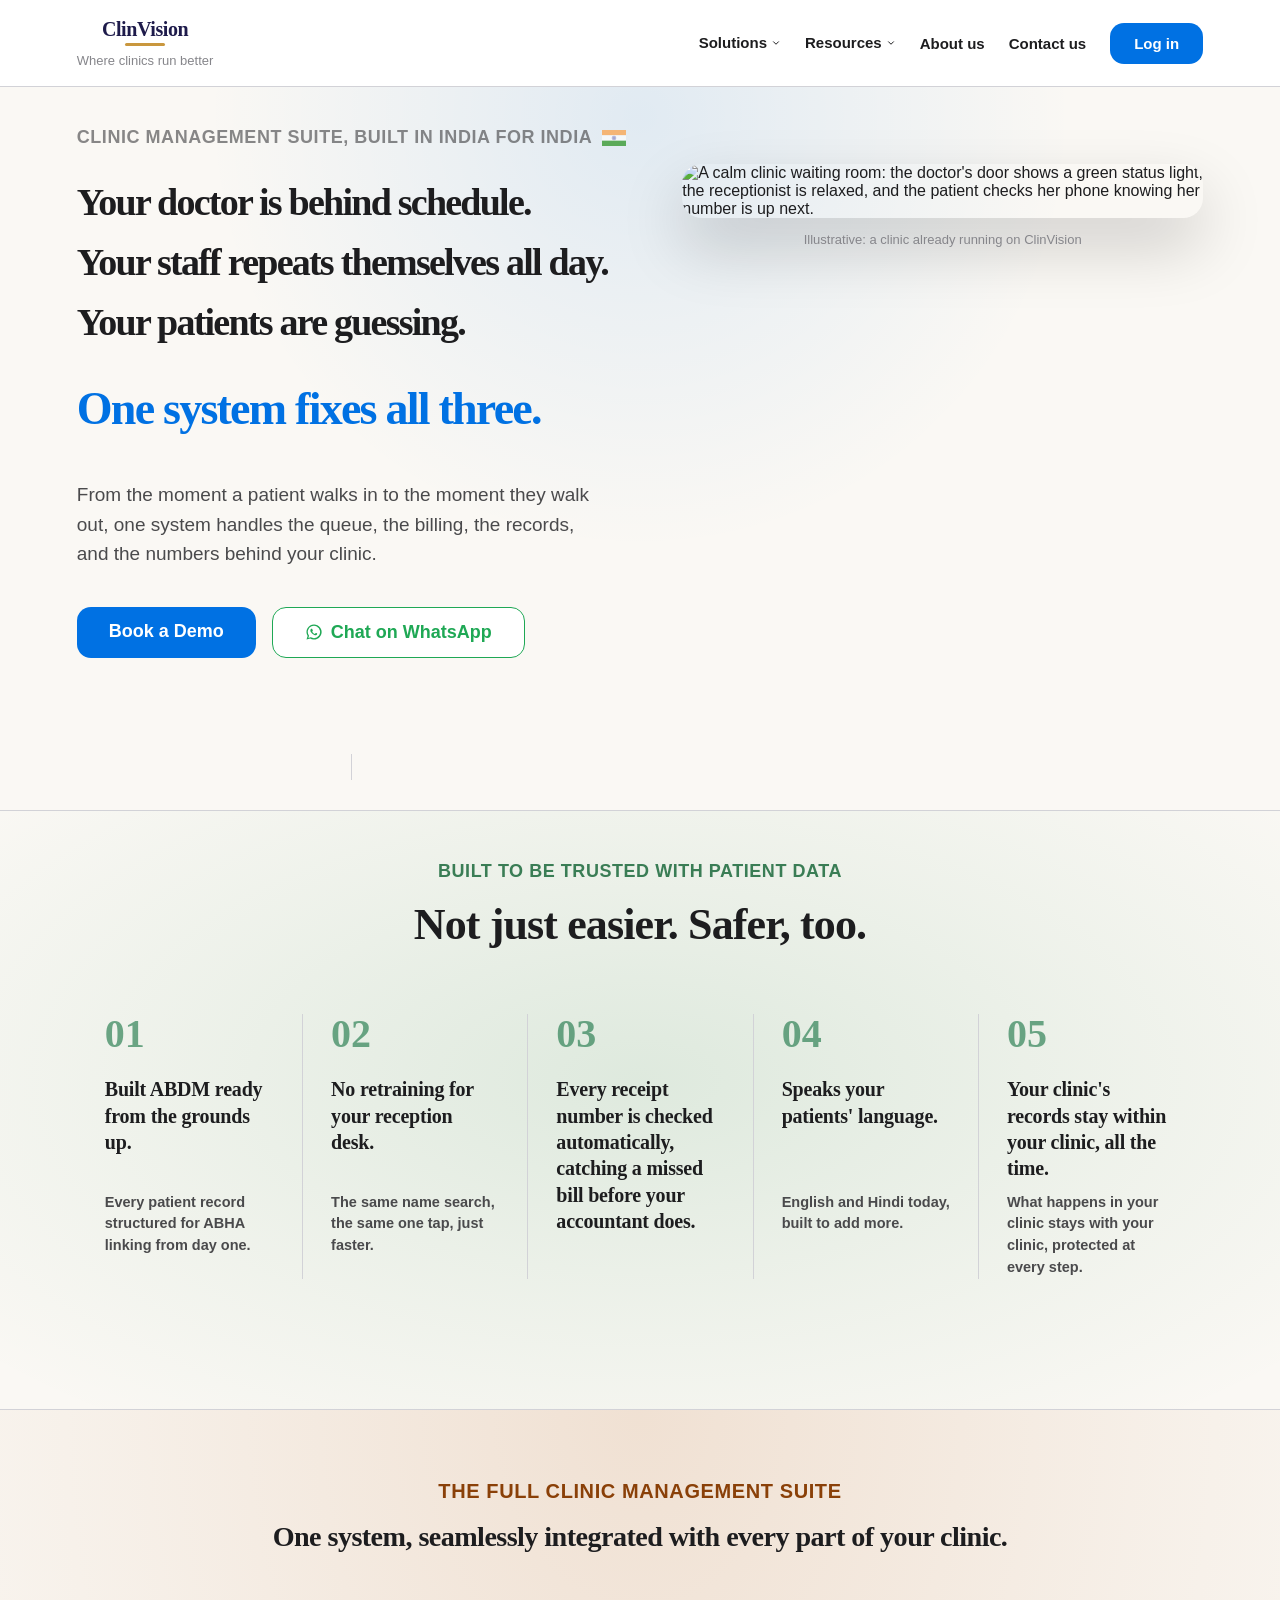
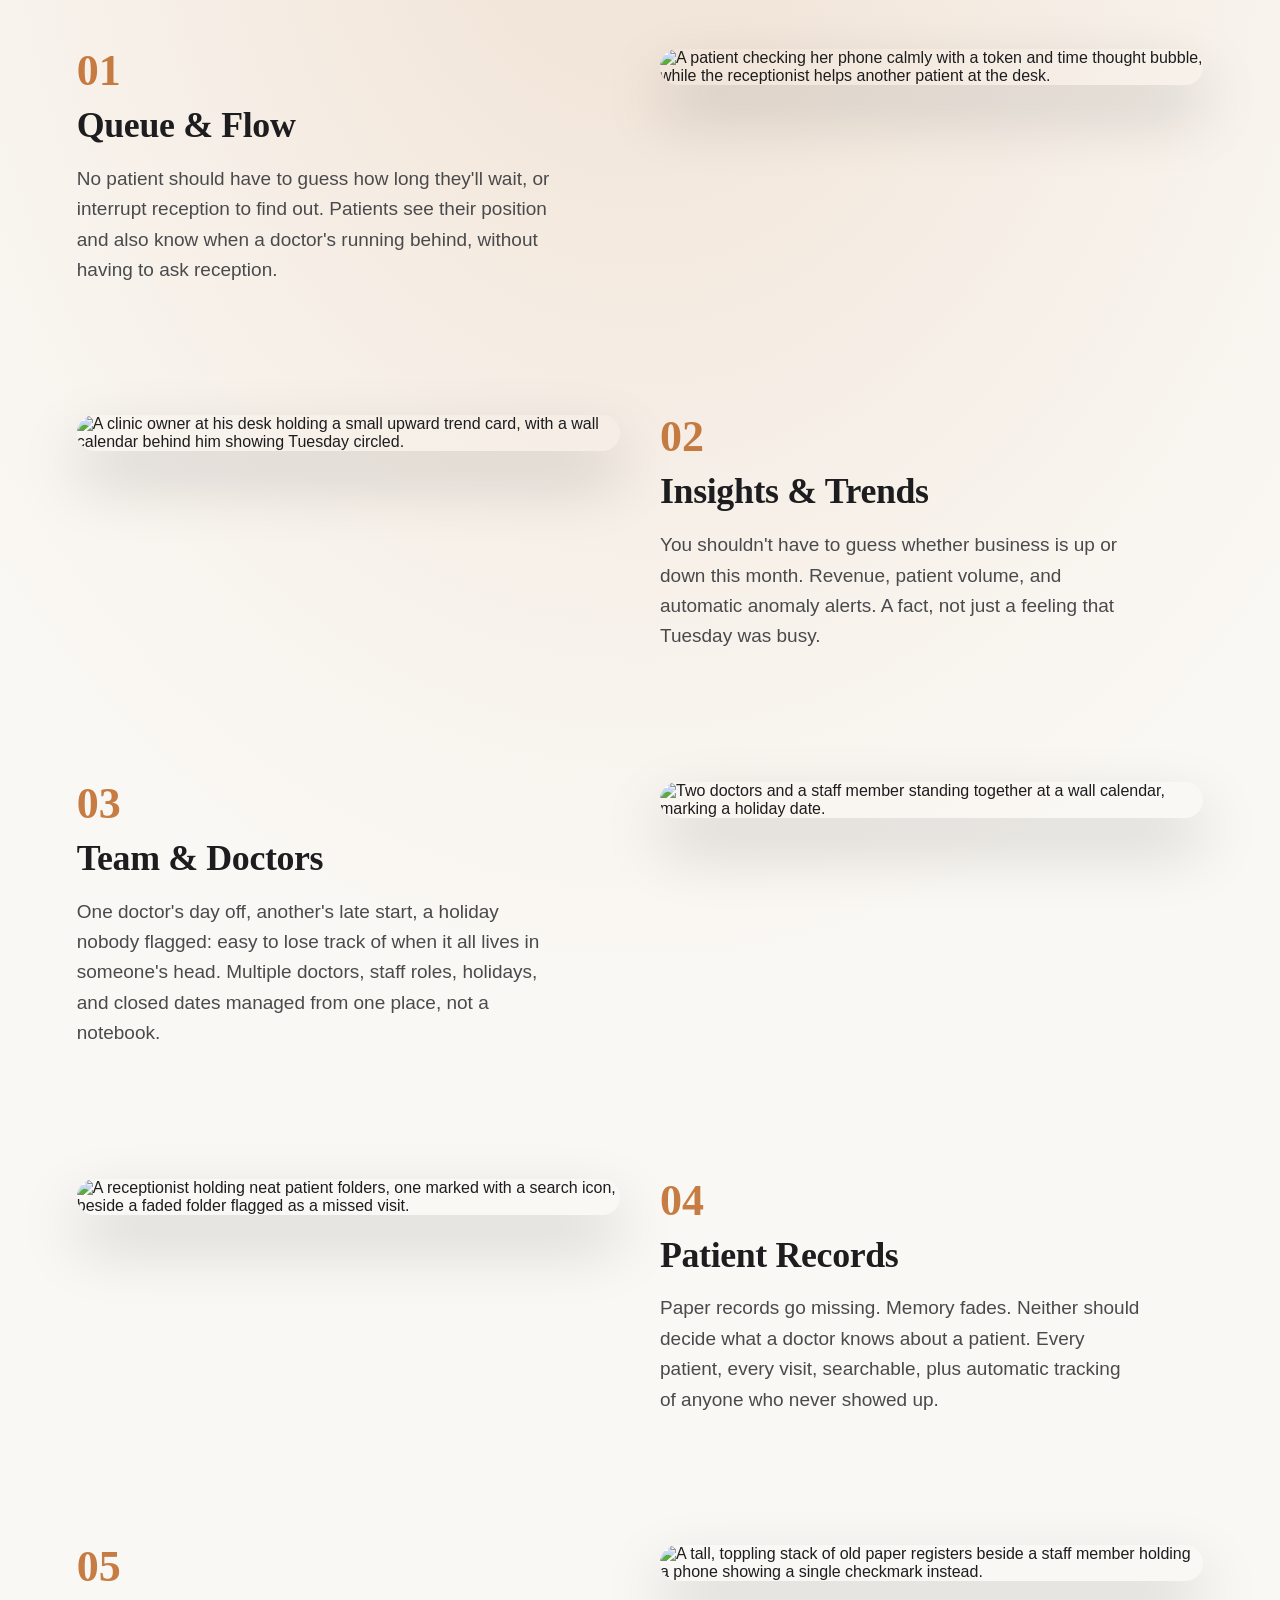
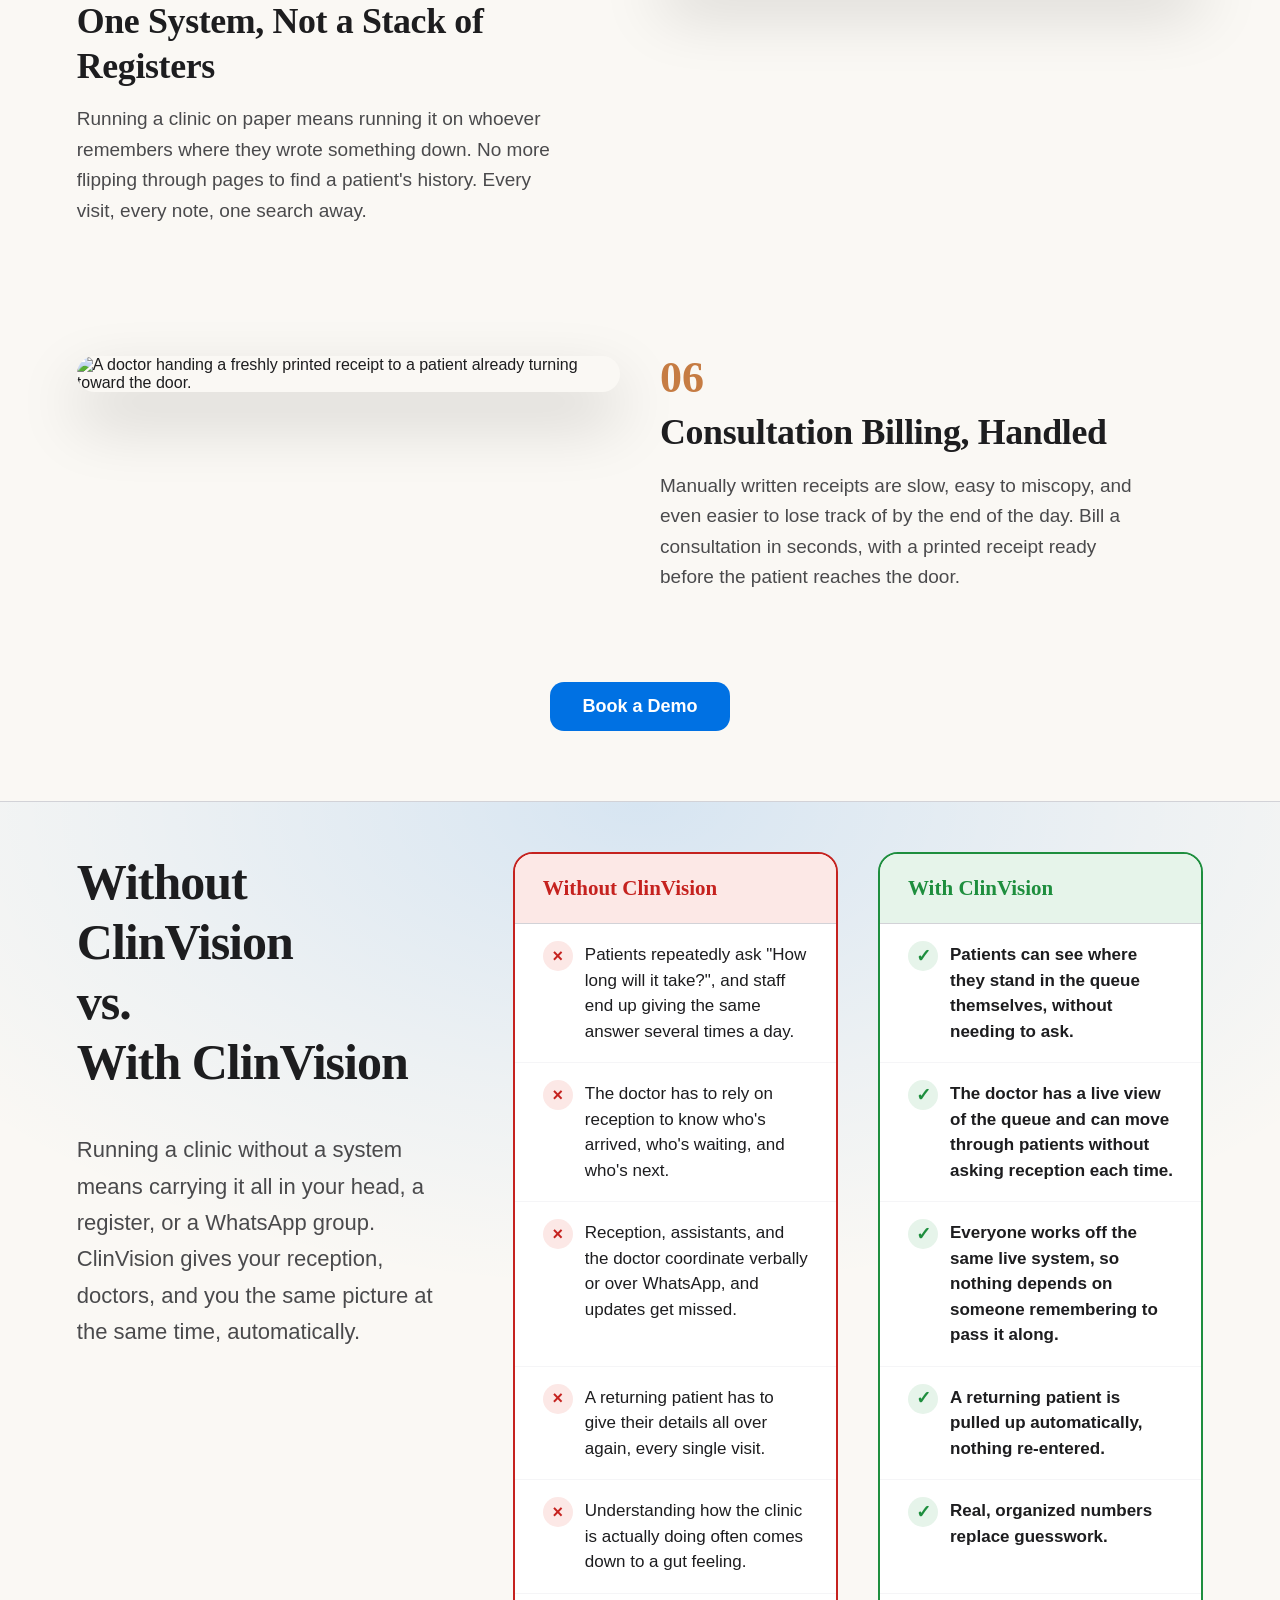
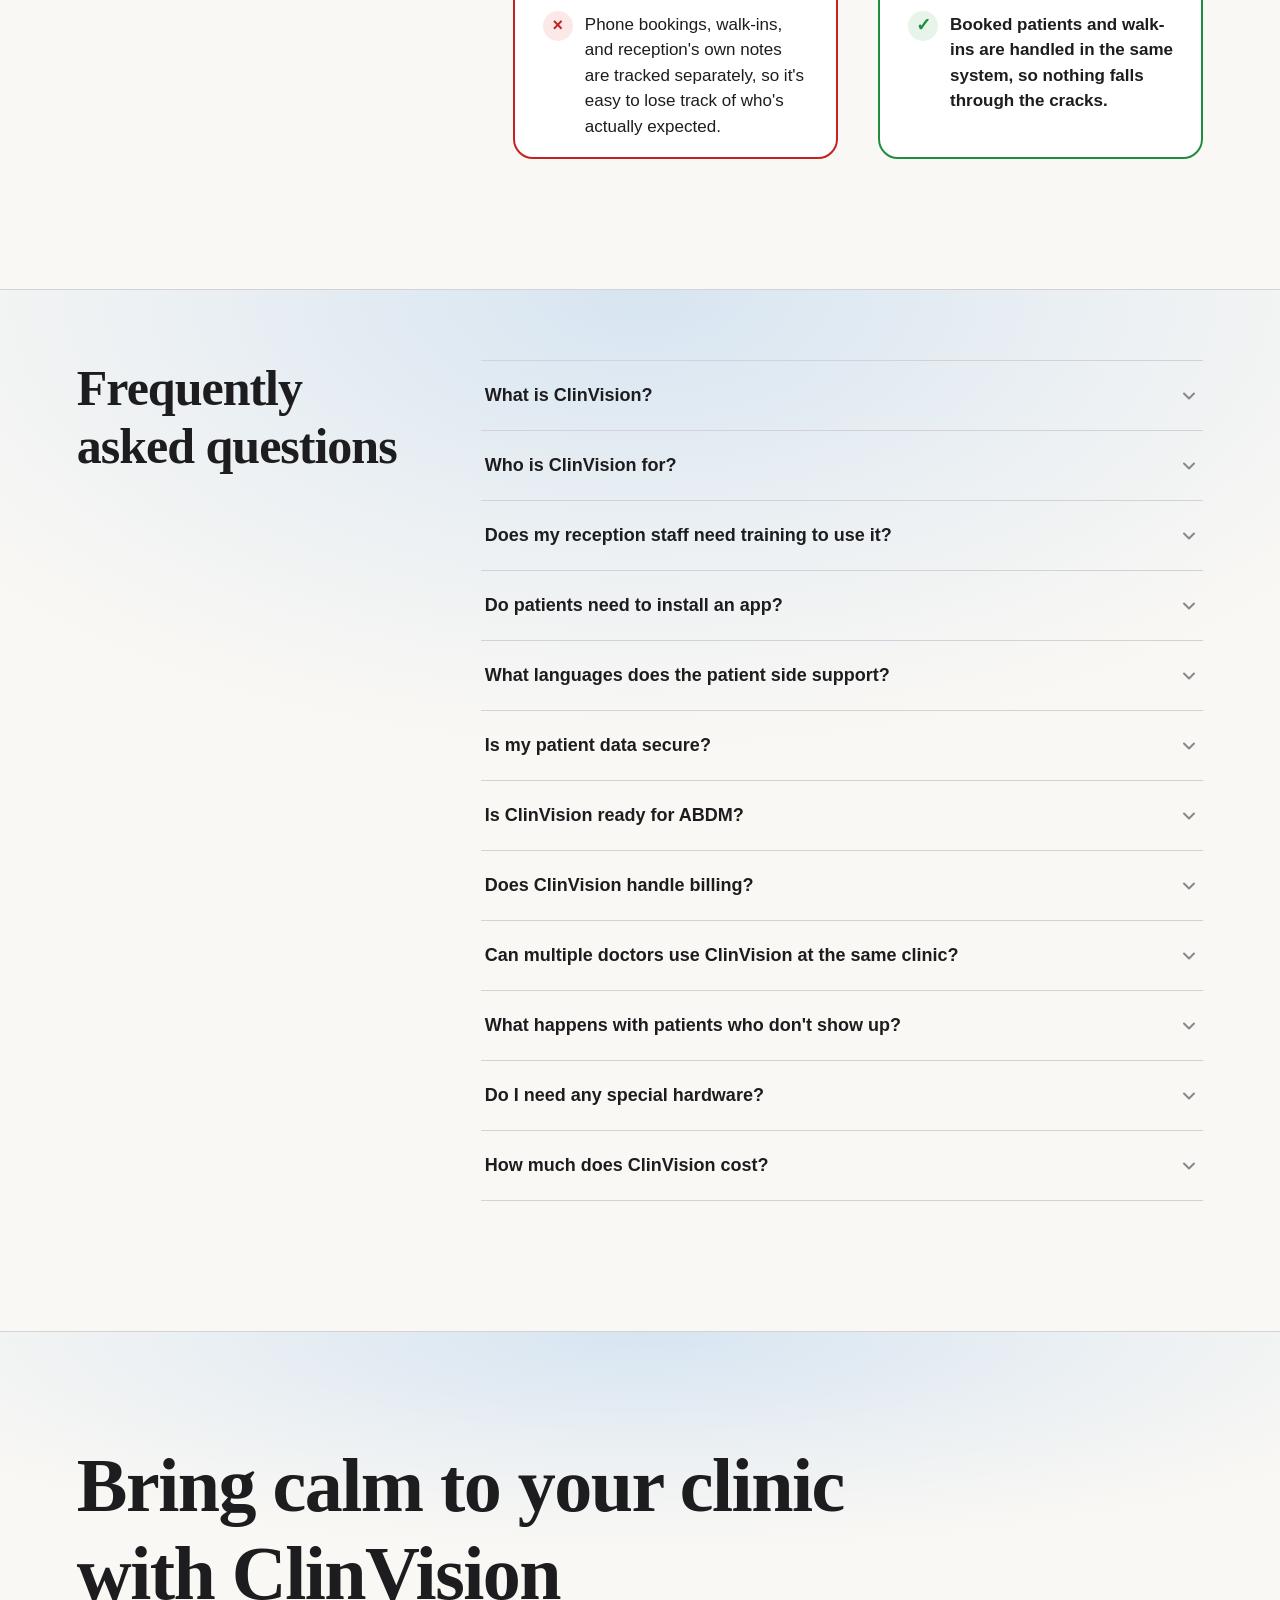
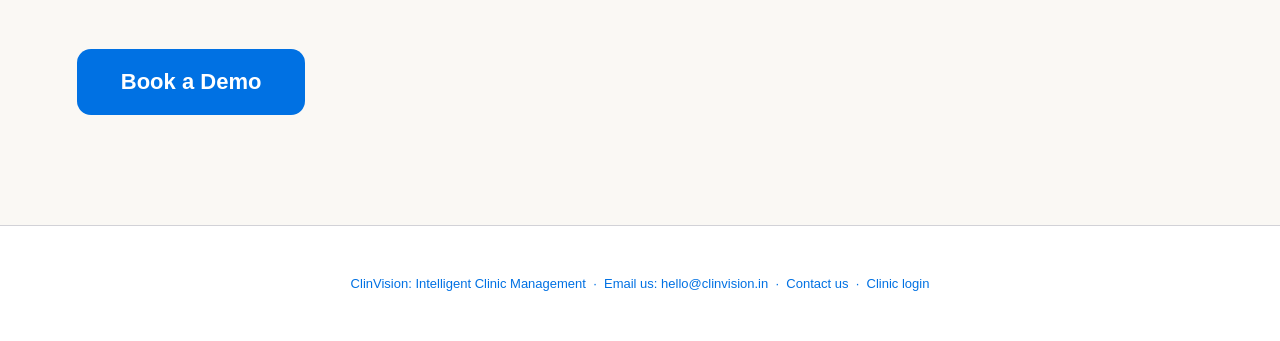
==== commit 07c8b943: "Ship Resources section: 5 articles, new nav dropdown, SEO plumbing New /resources/ directory: 5 real" ====
--- a/index.html
+++ b/index.html
@@ -22,7 +22,7 @@
 <link rel="preconnect" href="https://fonts.gstatic.com" crossorigin>
 <link href="https://fonts.googleapis.com/css2?family=Inter:wght@400;500;600;700&family=Fraunces:opsz,wght@9..144,500;9..144,600;9..144,700&display=optional" rel="stylesheet">
 <link rel="icon" type="image/svg+xml" href="data:image/svg+xml,%3Csvg xmlns='http://www.w3.org/2000/svg' viewBox='0 0 100 100'%3E%3Crect width='100' height='100' rx='22' fill='%231e1b4b'/%3E%3Ctext x='50' y='70' font-family='Georgia, serif' font-size='60' font-weight='700' fill='%23fff' text-anchor='middle'%3EC%3C/text%3E%3Crect x='30' y='80' width='40' height='7' rx='3' fill='%23c9973e'/%3E%3C/svg%3E" />
-<link rel="stylesheet" href="styles.css?v=308" />
+<link rel="stylesheet" href="styles.css?v=309" />
 <script type="application/ld+json">
 {
   "@context": "https://schema.org",
@@ -30,7 +30,7 @@
   "name": "ClinVision",
   "applicationCategory": "BusinessApplication",
   "operatingSystem": "Web",
-  "description": "Clinic management software for Indian clinics — live patient queue, doctor status updates, consultation and pharmacy billing, and GST-ready invoicing.",
+  "description": "Clinic management software for Indian clinics: live patient queue, doctor status updates, consultation and pharmacy billing, and GST ready invoicing.",
   "url": "https://clinvision.in/",
   "publisher": {
     "@type": "Organization",
@@ -86,6 +86,36 @@
           </div>
         </div>
       </div>
+            <div class="nav-segment-wrap" tabindex="0">
+        <button type="button" class="nav-hover-trigger">
+          Resources
+          <svg class="chevron" viewBox="0 0 20 20" fill="none"><path d="M5 7.5L10 12.5L15 7.5" stroke="currentColor" stroke-width="2" stroke-linecap="round" stroke-linejoin="round"/></svg>
+        </button>
+        <div class="segment-menu">
+          <div class="segment-menu-inner">
+            <a class="segment-item" href="resources/how-to-reduce-patient-waiting-time.html">
+              <span class="segment-icon"><svg viewBox="0 0 24 24" fill="none" stroke="currentColor" stroke-width="1.8" stroke-linecap="round" stroke-linejoin="round"><circle cx="12" cy="12" r="9"/><path d="M12 7v5l3 3"/></svg></span>
+              <span><p class="segment-item-title">Reduce patient waiting time</p><p class="segment-item-desc">What actually shortens a waiting room.</p></span>
+            </a>
+            <a class="segment-item" href="resources/clinic-management-best-practices.html">
+              <span class="segment-icon"><svg viewBox="0 0 24 24" fill="none" stroke="currentColor" stroke-width="1.8" stroke-linecap="round" stroke-linejoin="round"><path d="M9 11l3 3L22 4"/><path d="M21 12v7a2 2 0 0 1-2 2H5a2 2 0 0 1-2-2V5a2 2 0 0 1 2-2h11"/></svg></span>
+              <span><p class="segment-item-title">Clinic management best practices</p><p class="segment-item-desc">Habits that hold up as you grow.</p></span>
+            </a>
+            <a class="segment-item" href="resources/how-to-manage-opd-queues.html">
+              <span class="segment-icon"><svg viewBox="0 0 24 24" fill="none" stroke="currentColor" stroke-width="1.8" stroke-linecap="round" stroke-linejoin="round"><rect x="3" y="4" width="18" height="16" rx="2"/><path d="M8 2v4M16 2v4M3 10h18"/></svg></span>
+              <span><p class="segment-item-title">How to manage OPD queues</p><p class="segment-item-desc">Built for how Indian clinics actually run.</p></span>
+            </a>
+            <a class="segment-item" href="resources/digital-vs-paper-patient-records.html">
+              <span class="segment-icon"><svg viewBox="0 0 24 24" fill="none" stroke="currentColor" stroke-width="1.8" stroke-linecap="round" stroke-linejoin="round"><path d="M4 21V6a1 1 0 0 1 1-1h6l4 4v12"/></svg></span>
+              <span><p class="segment-item-title">Digital vs paper records</p><p class="segment-item-desc">An honest comparison, not a sales pitch.</p></span>
+            </a>
+            <a class="segment-item" href="resources/clinic-software-guide.html">
+              <span class="segment-icon"><svg viewBox="0 0 24 24" fill="none" stroke="currentColor" stroke-width="1.8" stroke-linecap="round" stroke-linejoin="round"><path d="M9 11l3 3L22 4"/><rect x="3" y="4" width="14" height="16" rx="2"/></svg></span>
+              <span><p class="segment-item-title">Clinic software buyer's guide</p><p class="segment-item-desc">What to actually ask before you buy.</p></span>
+            </a>
+          </div>
+        </div>
+      </div>
       <a href="about-us.html" style="font-weight:600;font-size:15px;color:var(--black);text-decoration:none;">About us</a>
       <a href="contact.html" style="font-weight:600;font-size:15px;color:var(--black);text-decoration:none;">Contact us</a>
       <a href="login.html" class="btn btn-accent">Log in</a>
@@ -134,7 +164,7 @@
 
       <div class="hero-visual hero-fx" id="heroFxImage">
         <img src="hero.png" alt="A calm clinic waiting room: the doctor's door shows a green status light, the receptionist is relaxed, and the patient checks her phone knowing her number is up next." />
-        <div class="hero-visual-caption hero-fx" id="heroFxCaption">Illustrative &mdash; a clinic already running on ClinVision</div>
+        <div class="hero-visual-caption hero-fx" id="heroFxCaption">Illustrative: a clinic already running on ClinVision</div>
       </div>
 
       <div class="hero-scroll-cue hero-fx" id="heroFxScroll" aria-hidden="true"><div class="dot"></div></div>
--- a/styles.css
+++ b/styles.css
@@ -1445,6 +1445,62 @@
 .dark-panel.tone-cyan .dark-row-heading { color: #67d5e8; }
 .dark-panel.tone-cyan .dark-cell .point-lead { color: #f2f8f9; }
 .dark-panel.tone-cyan .dark-cell .point-support { color: #93a8ac; }
+
+/* ---------------- Resources articles ----------------
+   A distinct content type from the segment/landing pages above --
+   informational intent, not a conversion page, so its own template
+   rather than reusing .pg-section/.hero-stage. Gold is Resources' own
+   identity color: pulled from the existing wordmark bar (#c9973e,
+   already sitewide) rather than inventing a new one, and distinct from
+   every segment tone and the purple/amber reserved for Polyclinics/
+   Diagnostic centers. Reuses the site's real .mkt-nav/.segment-menu
+   nav pattern (a second .nav-segment-wrap for "Resources", identical
+   markup to "Solutions"), .btn/.btn-accent for CTAs, and .mkt-footer --
+   only the article body below the nav is new. */
+.article-hero { max-width: 760px; margin: 0 auto; padding: 64px 6vw 0; text-align: center; }
+.article-eyebrow { font-size: 16px; font-weight: 800; letter-spacing: 0.1em; text-transform: uppercase; color: #8a6420; margin-bottom: 18px; }
+.article-h1 { font-family: "Fraunces", "Iowan Old Style", "Palatino Linotype", Georgia, serif; font-weight: 600; font-size: clamp(32px, 4vw, 46px); line-height: 1.15; letter-spacing: -0.01em; margin-bottom: 18px; color: var(--black); }
+.article-sub { font-size: 21px; color: var(--grey-700); line-height: 1.5; max-width: 620px; margin: 0 auto 18px; }
+.read-time { display: inline-flex; align-items: center; gap: 7px; font-size: 15px; color: var(--grey-500); font-weight: 600; }
+.read-time svg { width: 14px; height: 14px; }
+
+.hero-illo { max-width: 900px; margin: 40px auto 0; padding: 0 6vw; text-align: center; }
+.hero-illo img { max-width: 420px; margin: 0 auto; display: block; }
+
+.article-body { max-width: 680px; margin: 0 auto; padding: 56px 6vw 40px; }
+.article-body > p { font-size: 20px; line-height: 1.7; color: #333; margin-bottom: 26px; }
+.kw { color: #8a6420; font-weight: 600; }
+.quick-take { background: #faf1e0; border-left: 4px solid #c9973e; border-radius: 4px 14px 14px 4px; padding: 22px 26px; margin: 0 0 42px; }
+.quick-take-label { font-family: "Fraunces", "Iowan Old Style", "Palatino Linotype", Georgia, serif; font-weight: 700; font-size: 15px; text-transform: uppercase; letter-spacing: 0.08em; color: #8a6420; margin-bottom: 8px; }
+.quick-take p { font-size: 18.5px; line-height: 1.6; color: #40372a; margin: 0; }
+
+.article-body h2 { font-family: "Fraunces", "Iowan Old Style", "Palatino Linotype", Georgia, serif; font-weight: 600; font-size: clamp(24px, 2.4vw, 29px); letter-spacing: -0.01em; margin: 48px 0 18px; color: var(--black); }
+
+.pull-quote { font-family: "Fraunces", "Iowan Old Style", "Palatino Linotype", Georgia, serif; font-weight: 500; font-style: italic; font-size: 27px; line-height: 1.45; color: var(--black); border-left: 3px solid #c9973e; padding-left: 26px; margin: 36px 0; }
+
+.num-list { display: flex; flex-direction: column; gap: 24px; margin: 30px 0; }
+.num-item { display: flex; gap: 18px; }
+.num-item .n { font-family: "Fraunces", "Iowan Old Style", "Palatino Linotype", Georgia, serif; font-weight: 700; font-size: 24px; color: #8a6420; flex-shrink: 0; width: 30px; }
+.num-item .t p:first-child { font-weight: 600; font-size: 19px; margin-bottom: 4px; color: var(--black); }
+.num-item .t p:last-child { font-size: 17px; color: var(--grey-700); line-height: 1.55; }
+
+.mid-illo { margin: 48px auto; max-width: 620px; text-align: center; }
+.mid-illo img { max-width: 420px; margin: 0 auto; display: block; }
+
+.closing-card { background: #12162b; border-radius: 20px; padding: 40px 34px; margin-top: 50px; color: #fff; }
+.closing-card .eyebrow { font-size: 15px; font-weight: 700; text-transform: uppercase; letter-spacing: 0.08em; color: #e8c983; margin-bottom: 12px; }
+.closing-card h3 { font-family: "Fraunces", "Iowan Old Style", "Palatino Linotype", Georgia, serif; font-weight: 600; font-size: 26px; margin-bottom: 14px; }
+.closing-card p { font-size: 17.5px; line-height: 1.6; color: #c9c9d1; margin-bottom: 22px; }
+.closing-card a.btn-accent { display: inline-block; }
+.related { max-width: 680px; margin: 0 auto; padding: 0 6vw 70px; }
+.related h4 { font-size: 13px; font-weight: 700; text-transform: uppercase; letter-spacing: 0.06em; color: var(--grey-500); margin-bottom: 14px; }
+.related a { display: block; font-weight: 600; color: var(--accent); text-decoration: none; padding: 10px 0; border-top: 1px solid var(--grey-300); }
+.attribution { max-width: 680px; margin: 0 auto; padding: 0 6vw 40px; font-size: 12px; color: var(--grey-500); }
+
+@media (max-width: 700px) {
+  .num-item { flex-direction: column; gap: 6px; }
+  .num-item .n { width: auto; }
+}
 
 /* ---------------- Contact page: two-pane dark band ----------------
    Same "image left, form right" pattern as login.html's own two-pane
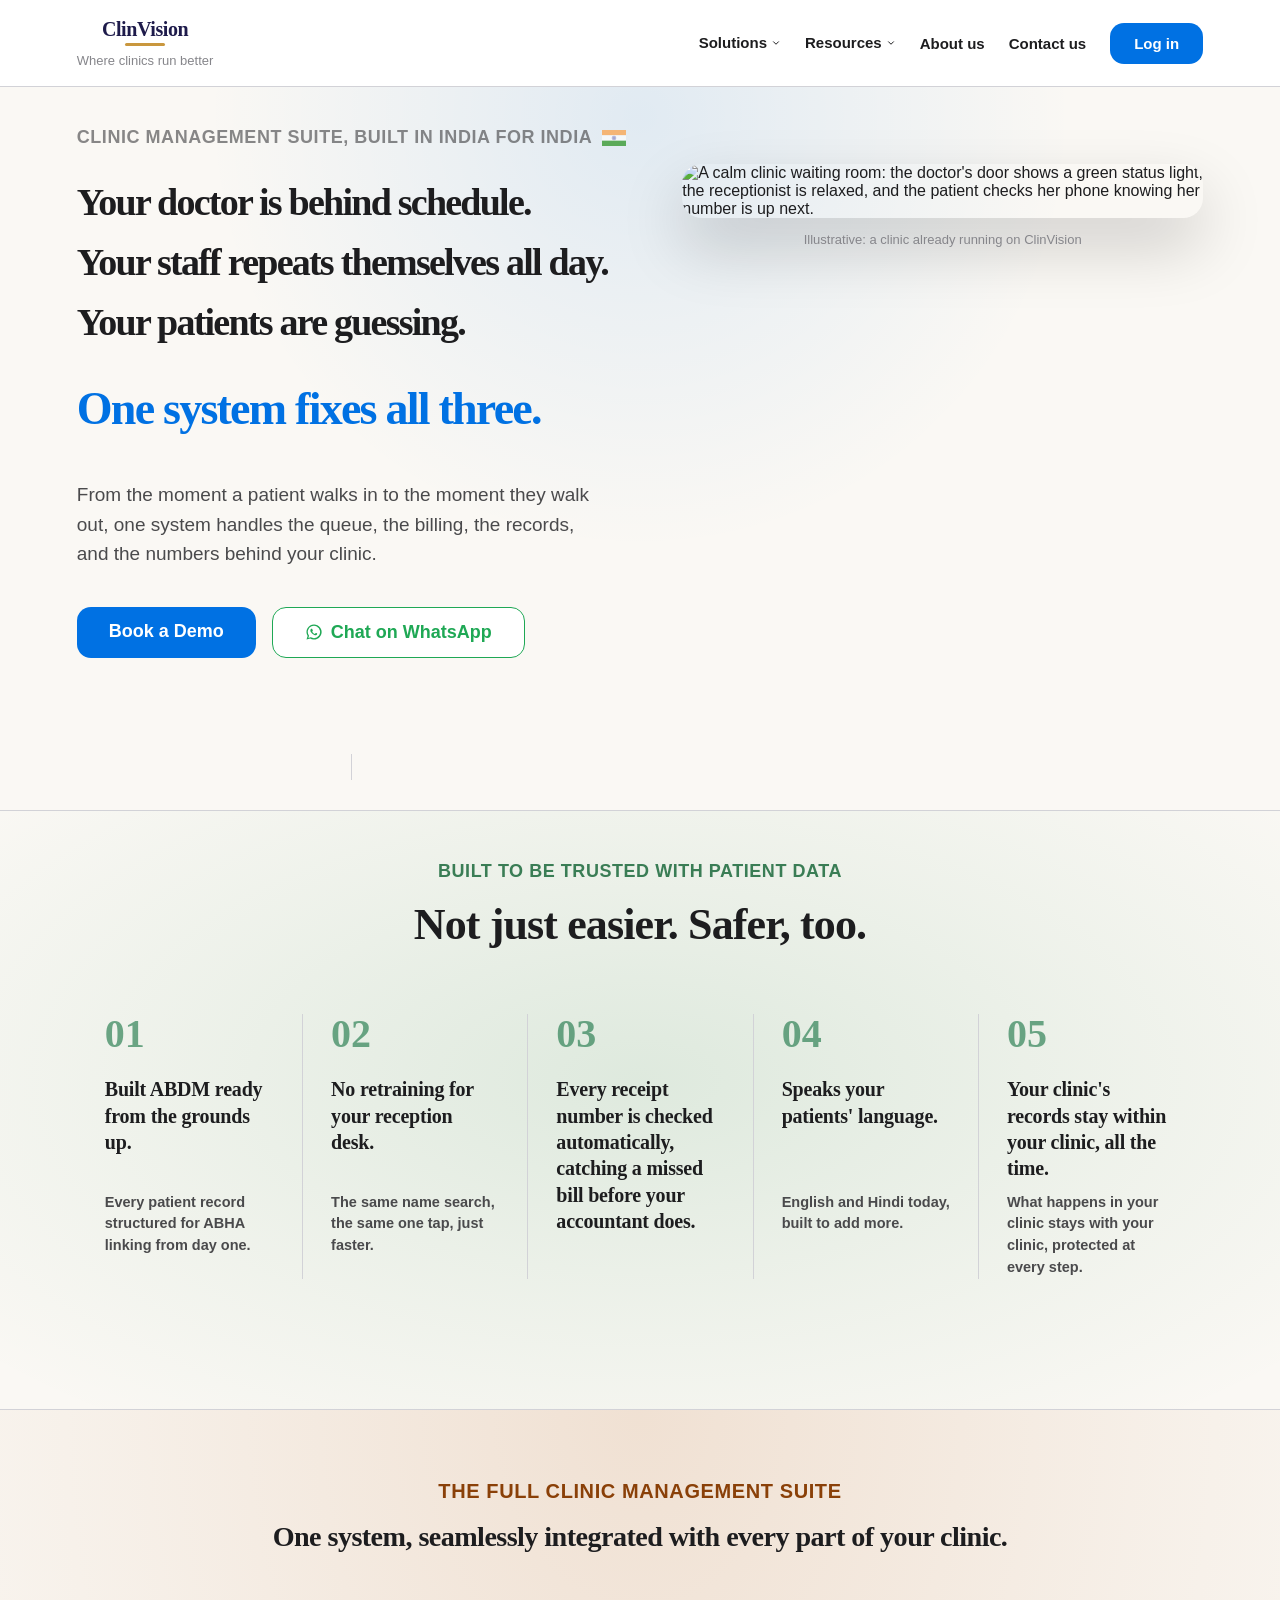
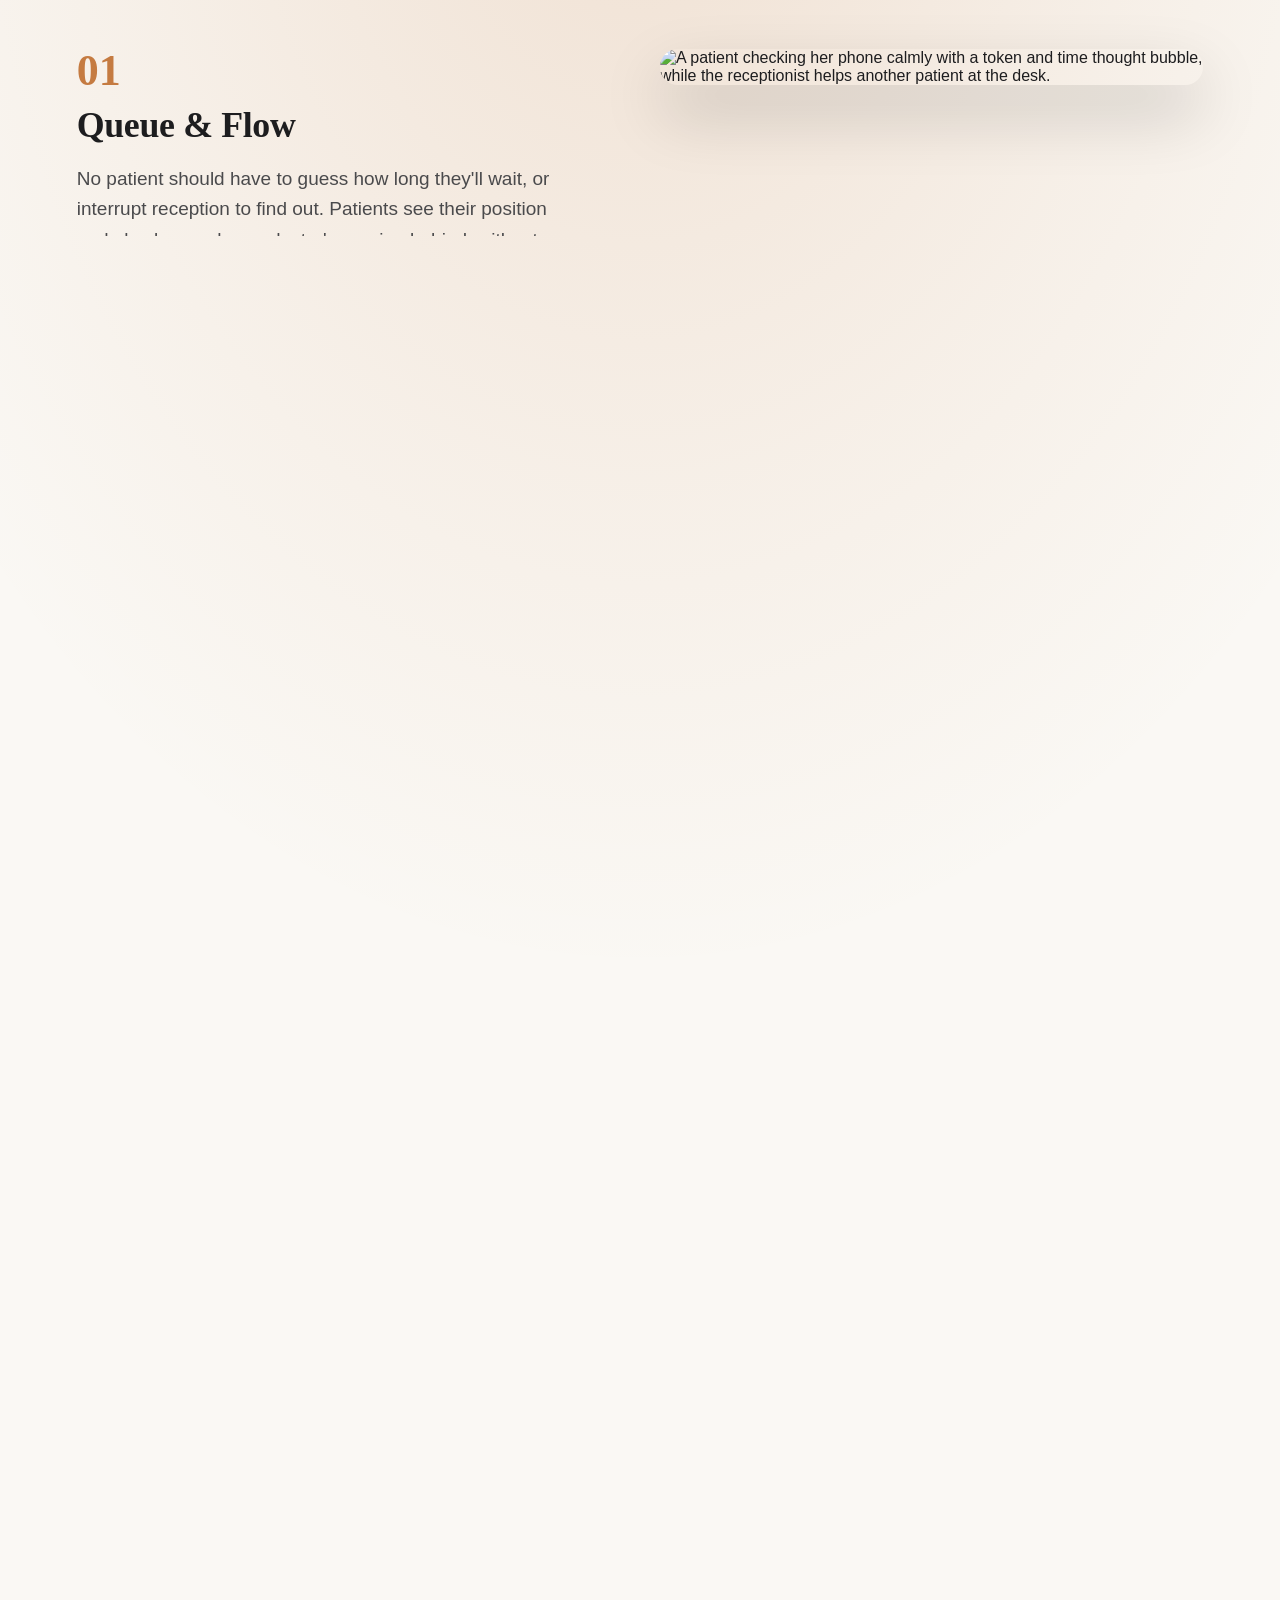
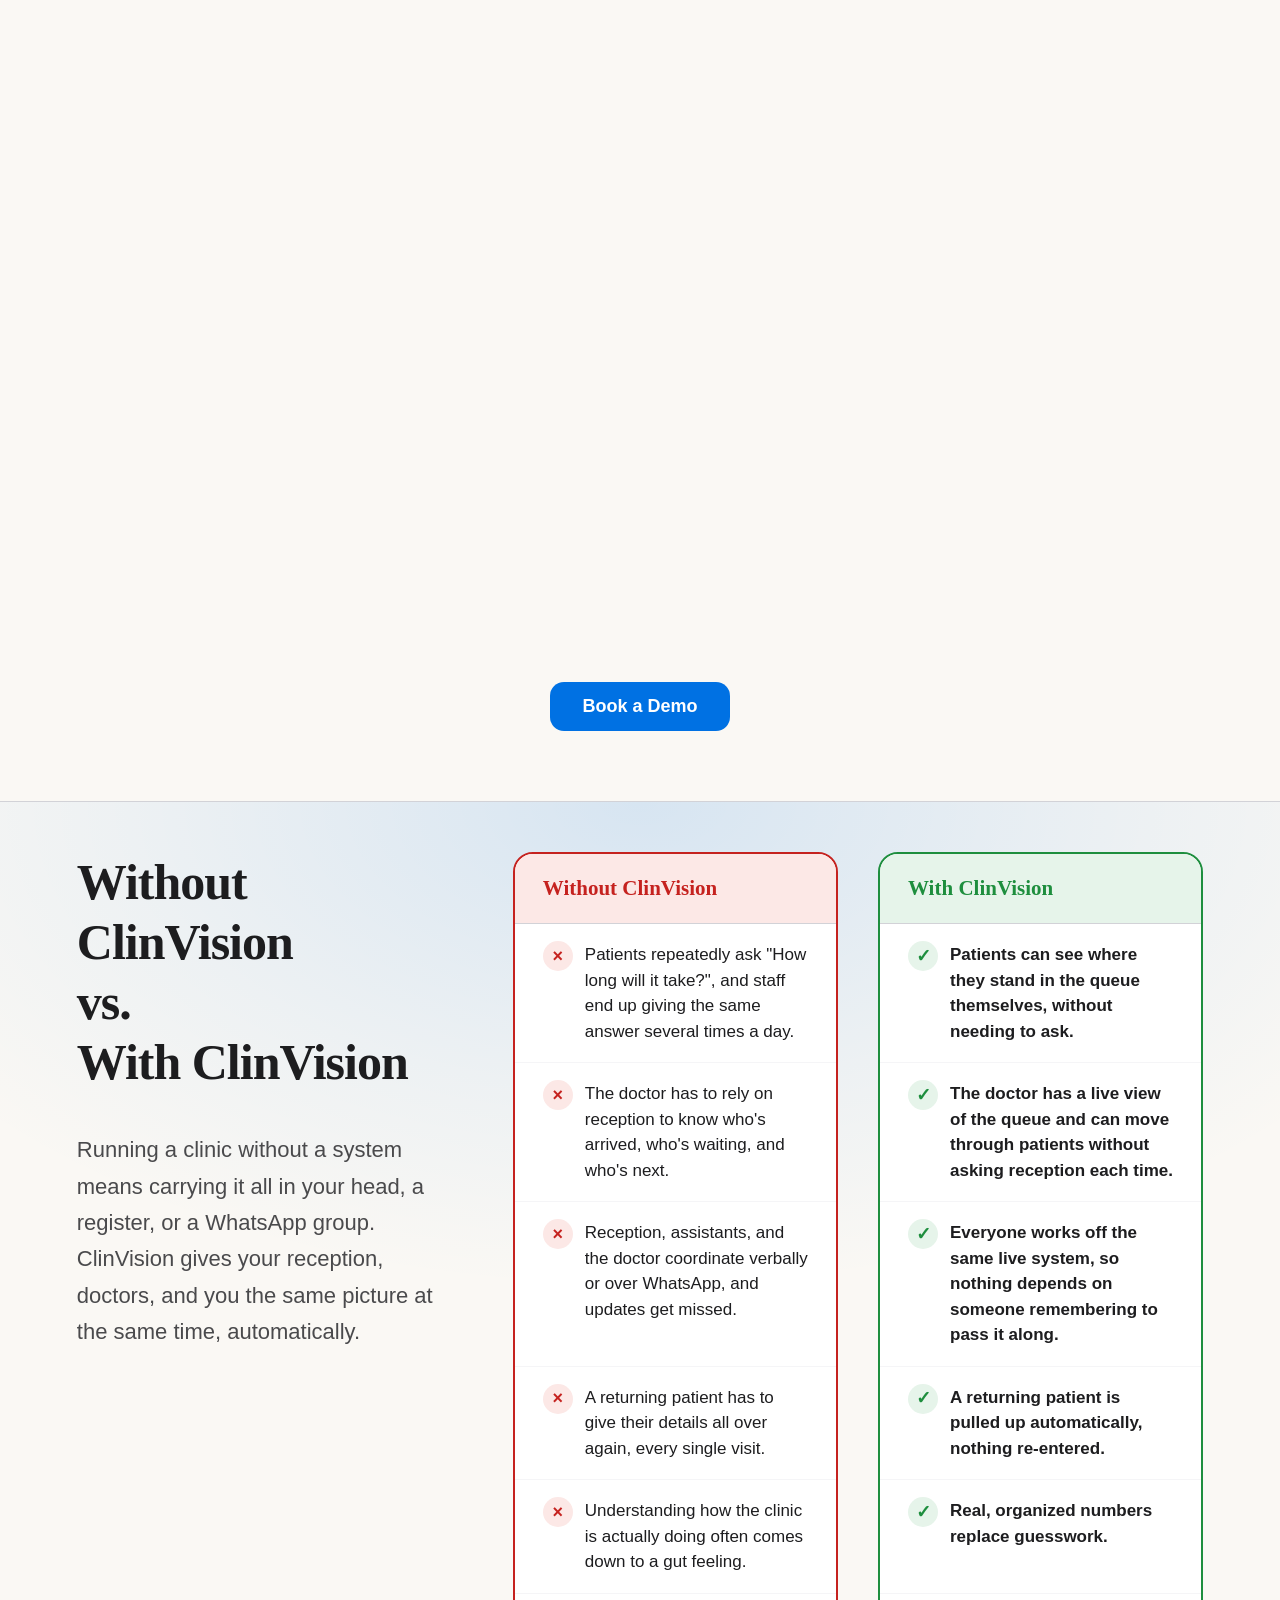
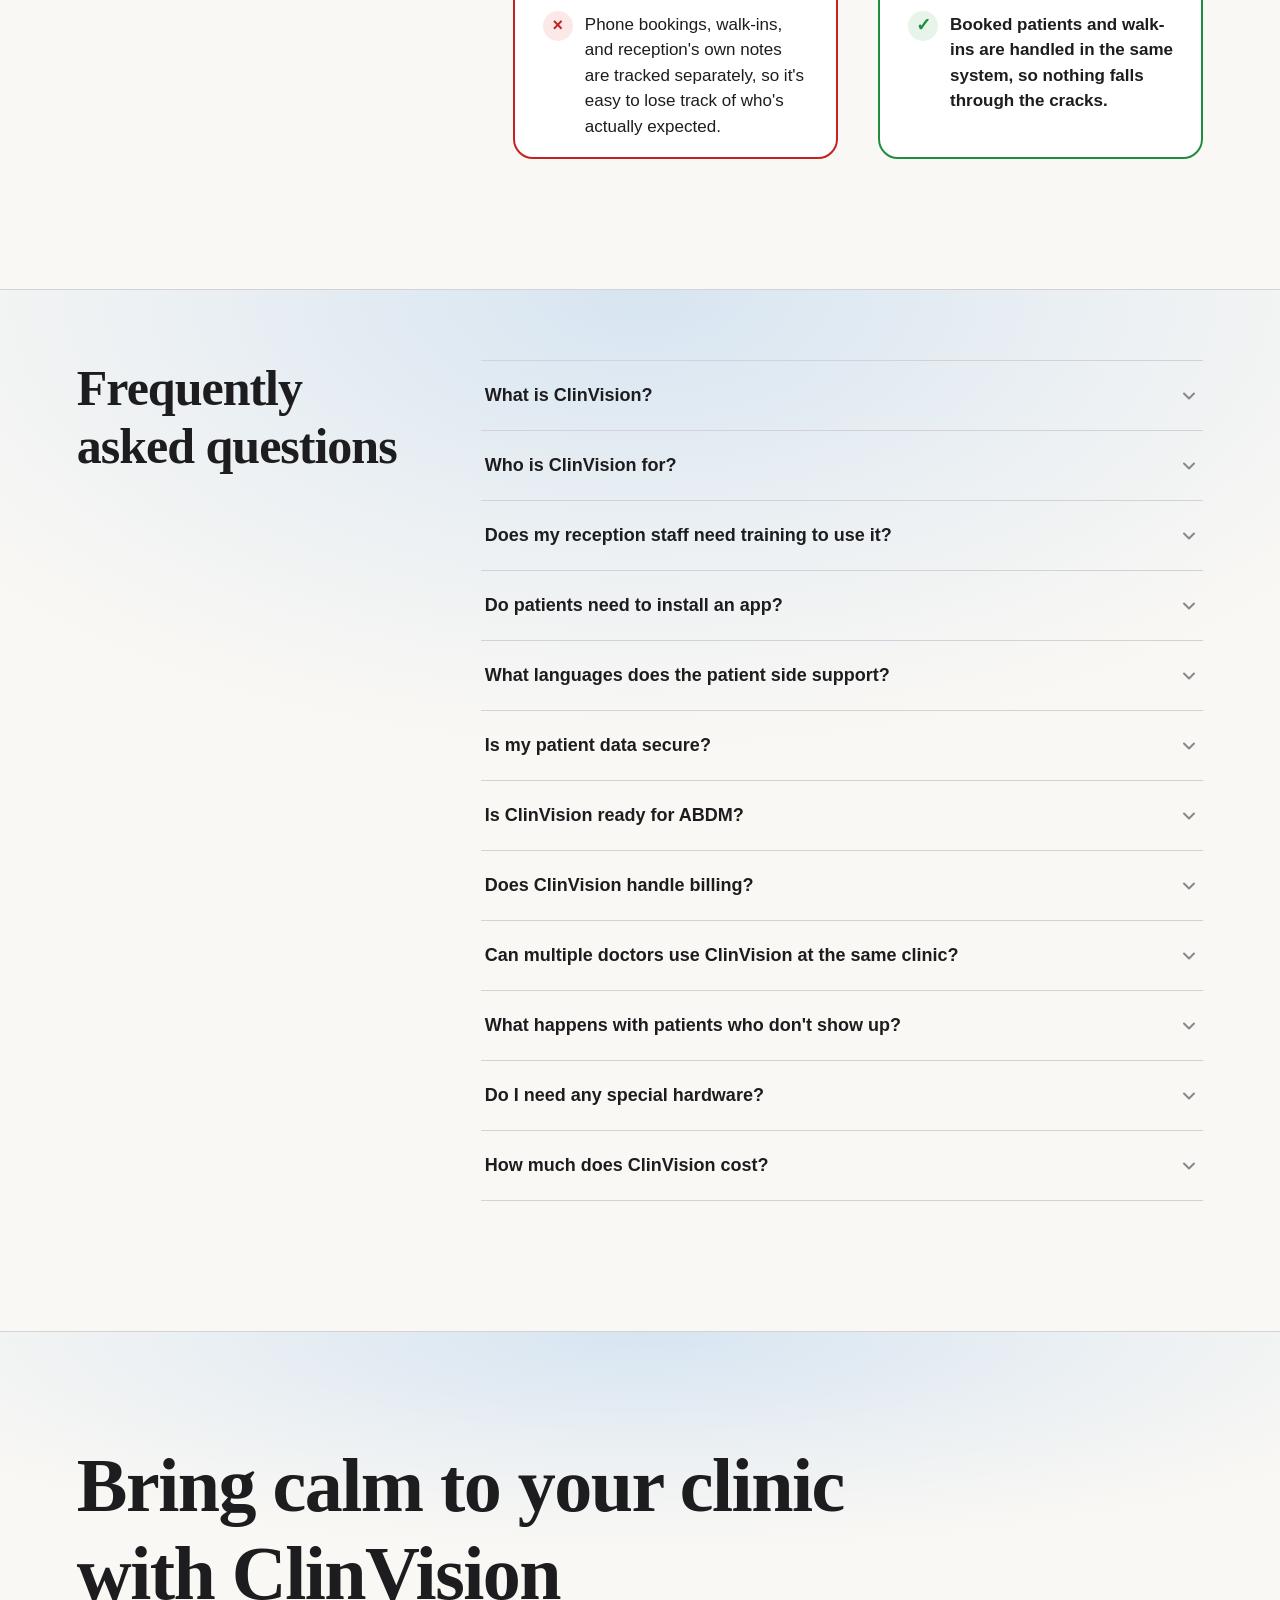
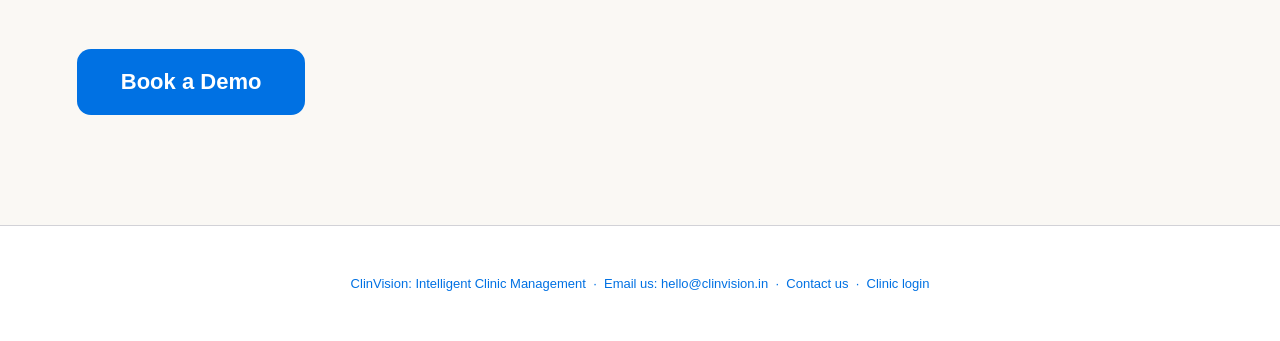
==== commit 451b152f: "Fix broken Resources nav icons, remove Storyset attribution (paid plan) Digital vs paper records' ic" ====
--- a/index.html
+++ b/index.html
@@ -106,11 +106,11 @@
               <span><p class="segment-item-title">How to manage OPD queues</p><p class="segment-item-desc">Built for how Indian clinics actually run.</p></span>
             </a>
             <a class="segment-item" href="resources/digital-vs-paper-patient-records.html">
-              <span class="segment-icon"><svg viewBox="0 0 24 24" fill="none" stroke="currentColor" stroke-width="1.8" stroke-linecap="round" stroke-linejoin="round"><path d="M4 21V6a1 1 0 0 1 1-1h6l4 4v12"/></svg></span>
+              <span class="segment-icon"><svg viewBox="0 0 24 24" fill="none" stroke="currentColor" stroke-width="1.8" stroke-linecap="round" stroke-linejoin="round"><path d="M6 3h7l5 5v12a1 1 0 0 1-1 1H6a1 1 0 0 1-1-1V4a1 1 0 0 1 1-1z"/><path d="M13 3v5h5"/></svg></span>
               <span><p class="segment-item-title">Digital vs paper records</p><p class="segment-item-desc">An honest comparison, not a sales pitch.</p></span>
             </a>
             <a class="segment-item" href="resources/clinic-software-guide.html">
-              <span class="segment-icon"><svg viewBox="0 0 24 24" fill="none" stroke="currentColor" stroke-width="1.8" stroke-linecap="round" stroke-linejoin="round"><path d="M9 11l3 3L22 4"/><rect x="3" y="4" width="14" height="16" rx="2"/></svg></span>
+              <span class="segment-icon"><svg viewBox="0 0 24 24" fill="none" stroke="currentColor" stroke-width="1.8" stroke-linecap="round" stroke-linejoin="round"><circle cx="10" cy="10" r="6"/><path d="M20 20l-5.5-5.5"/></svg></span>
               <span><p class="segment-item-title">Clinic software buyer's guide</p><p class="segment-item-desc">What to actually ask before you buy.</p></span>
             </a>
           </div>
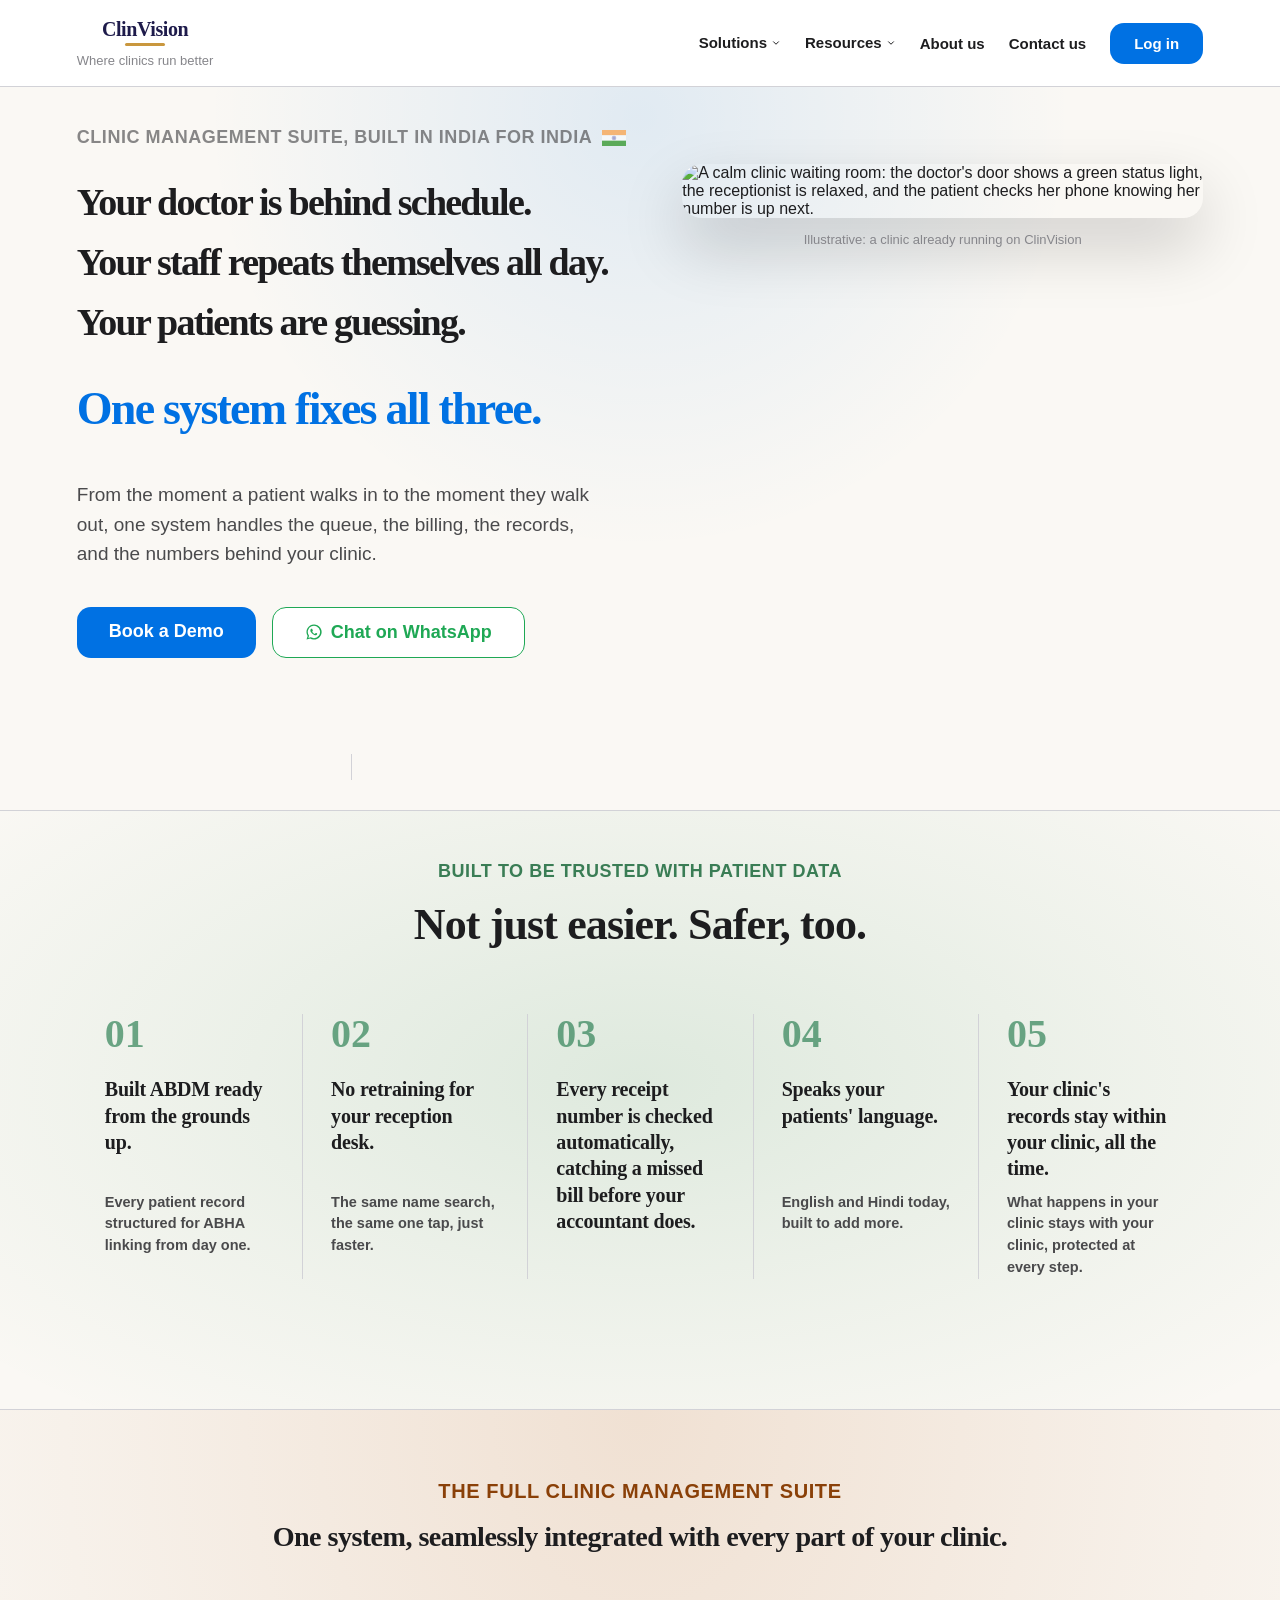
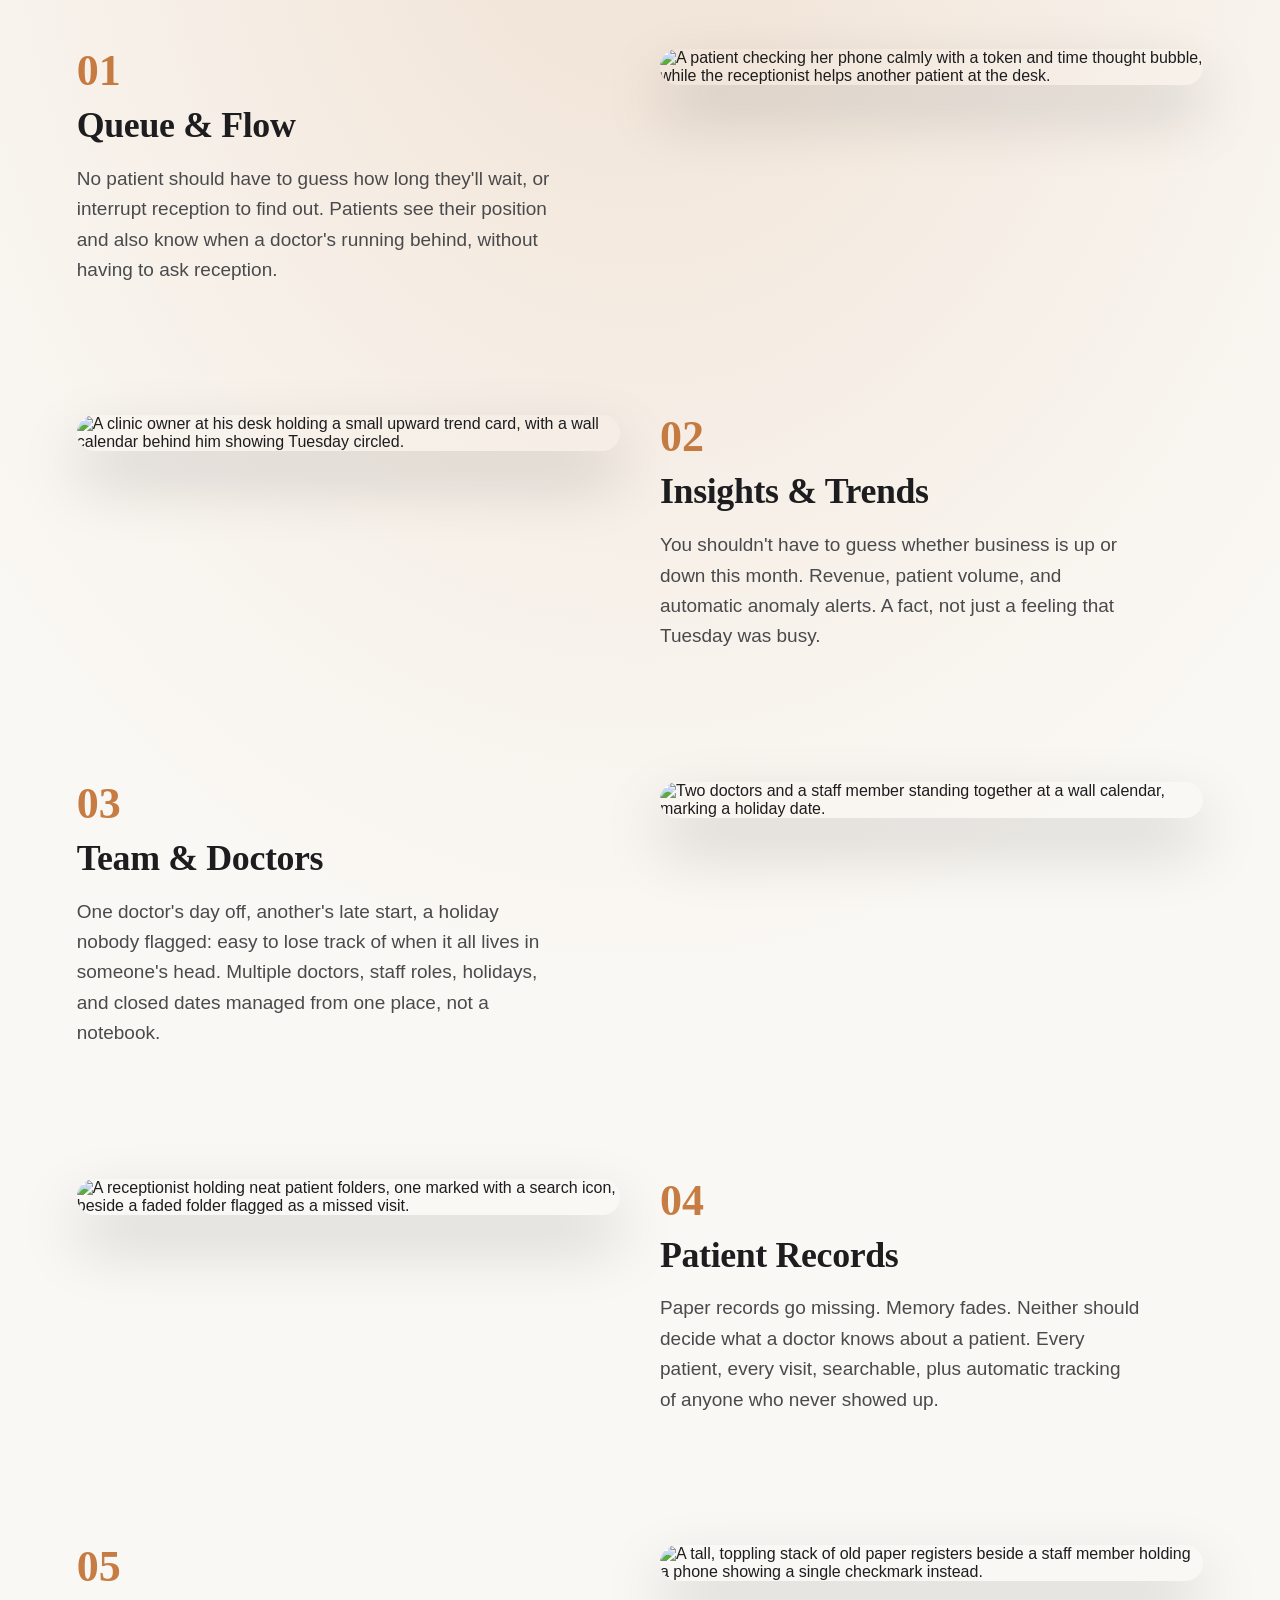
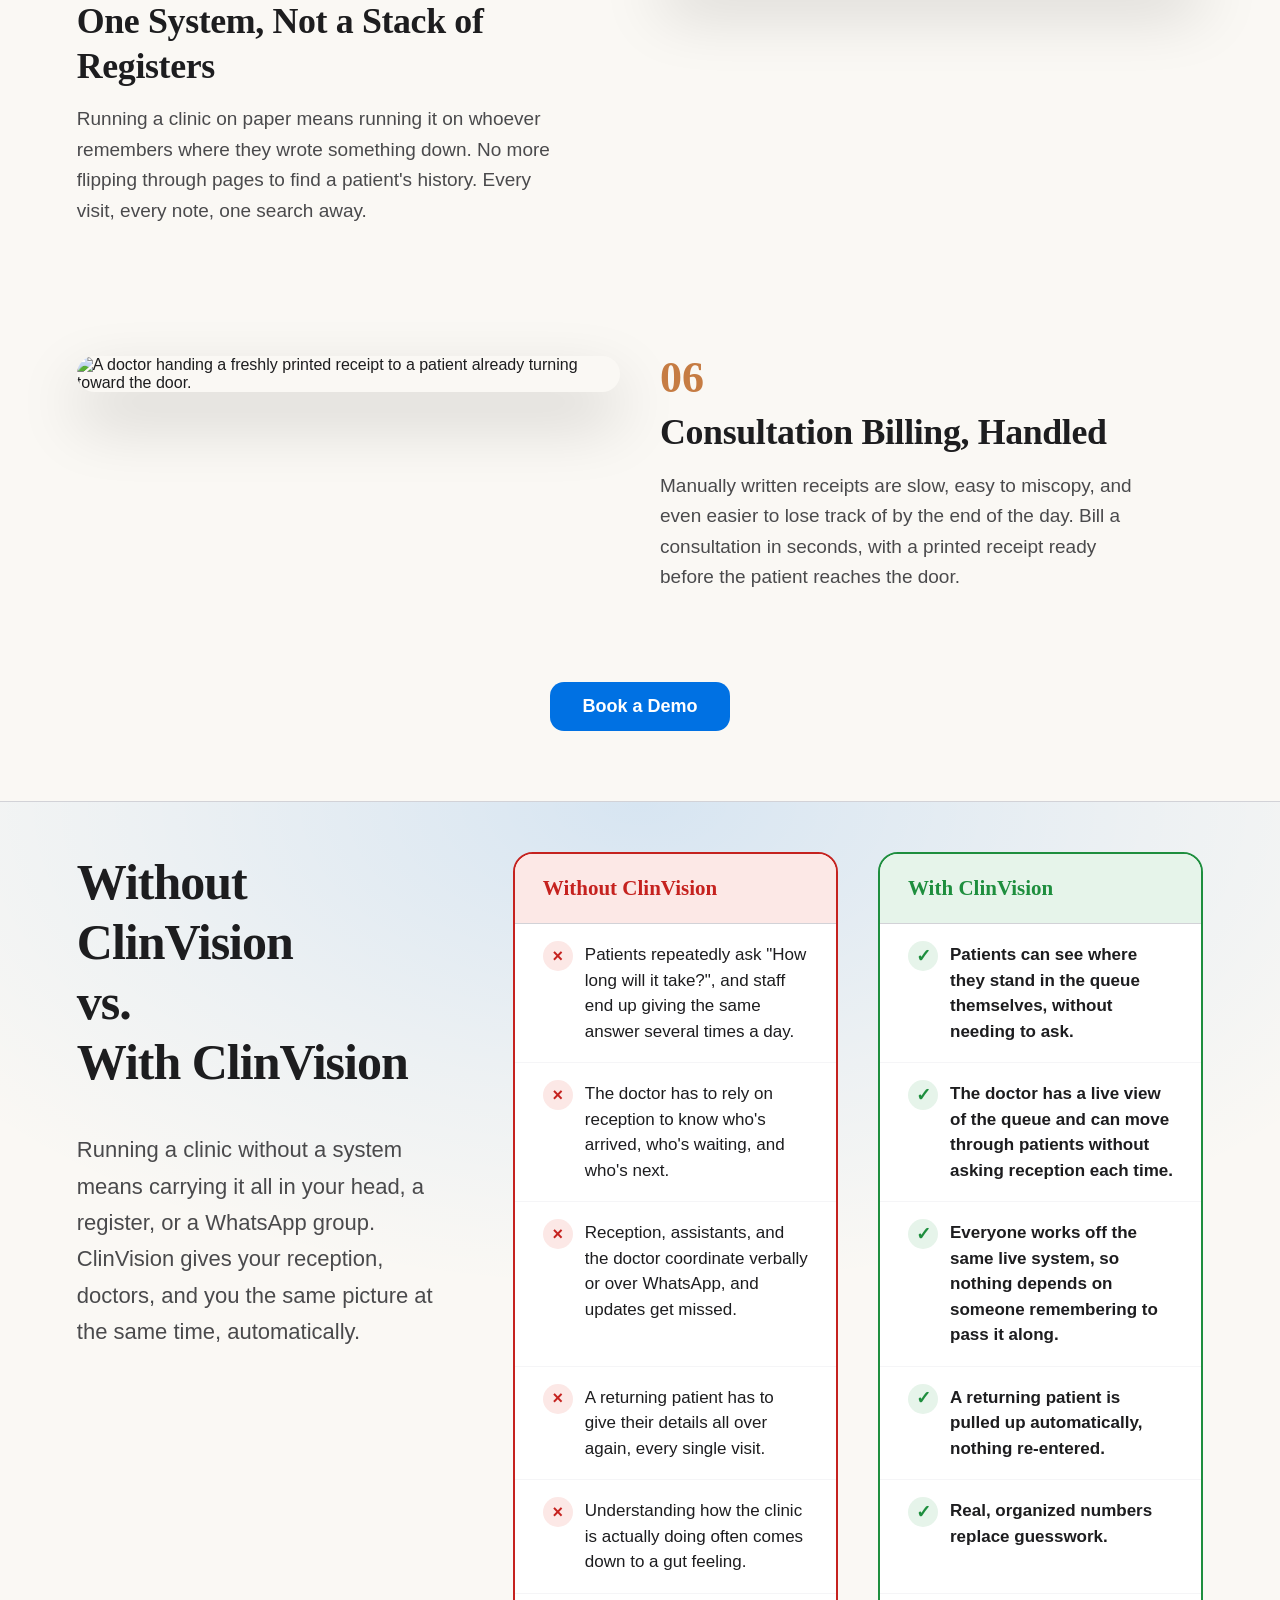
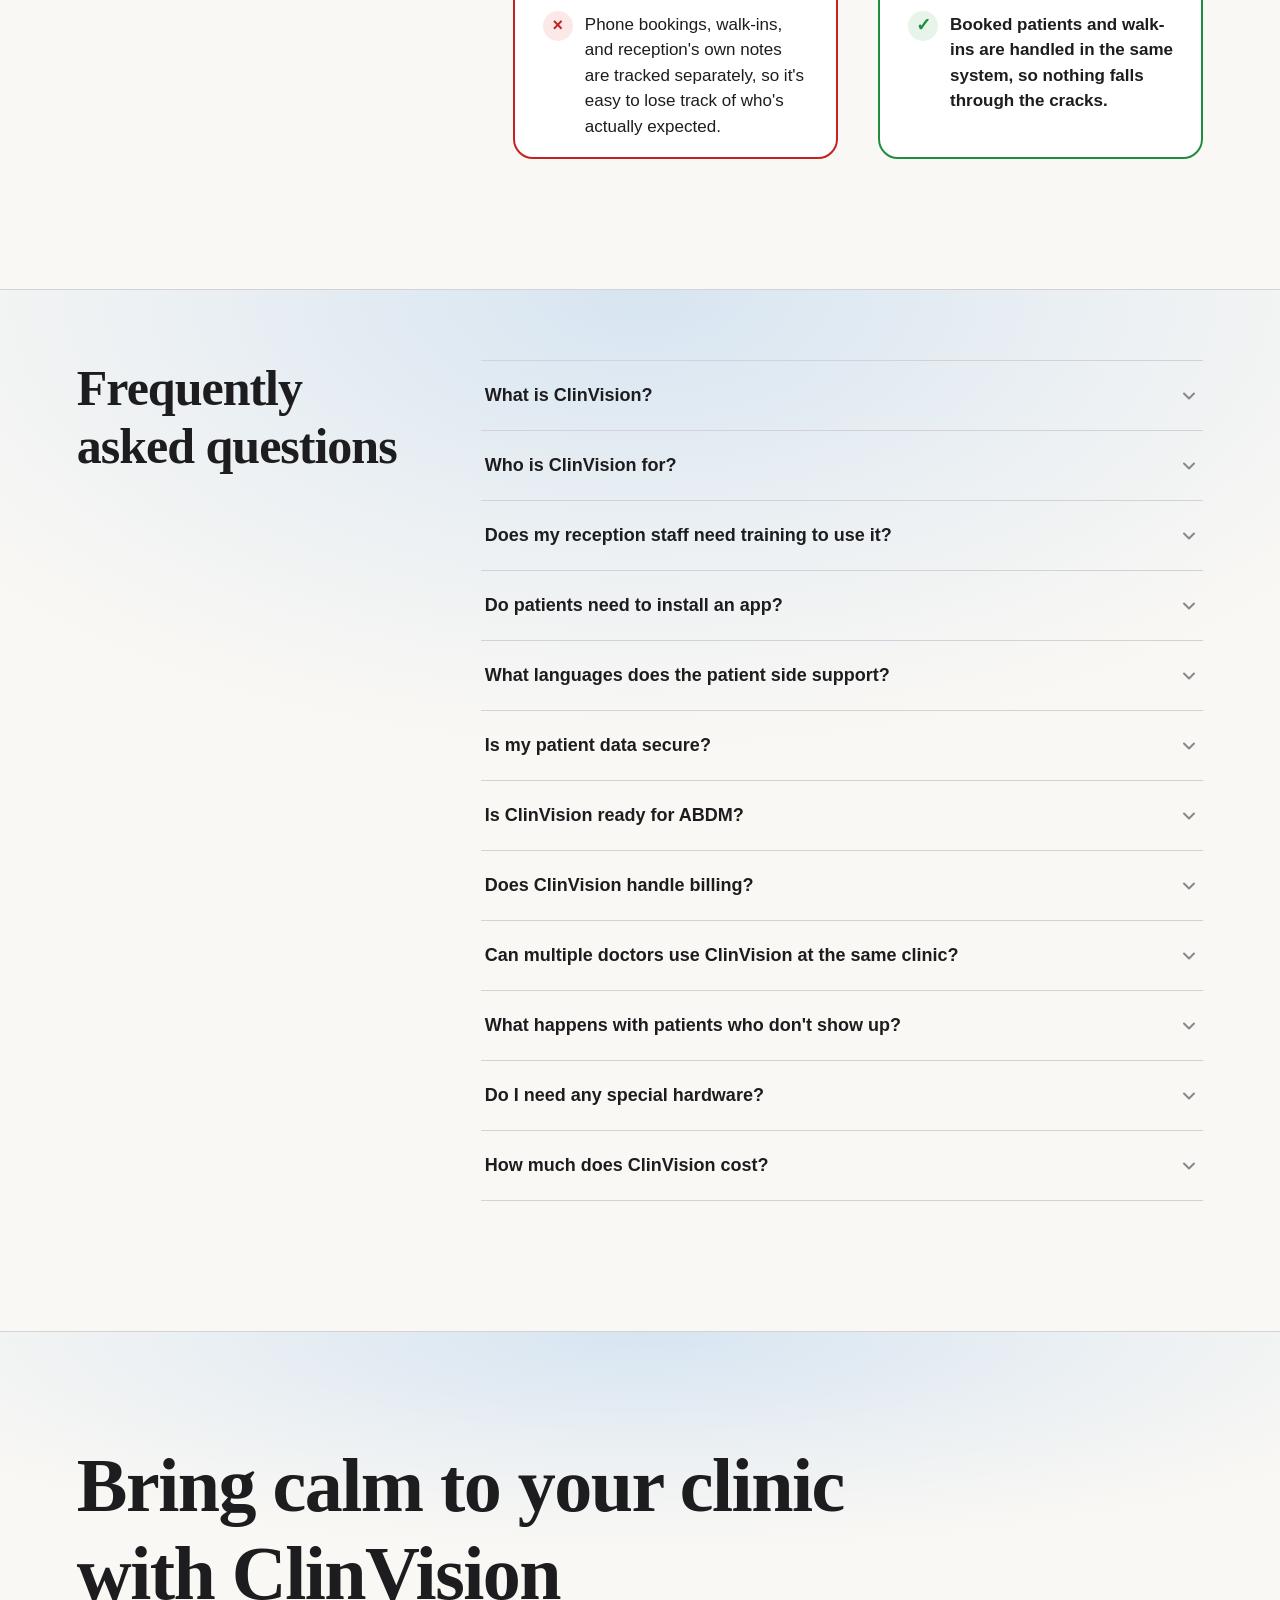
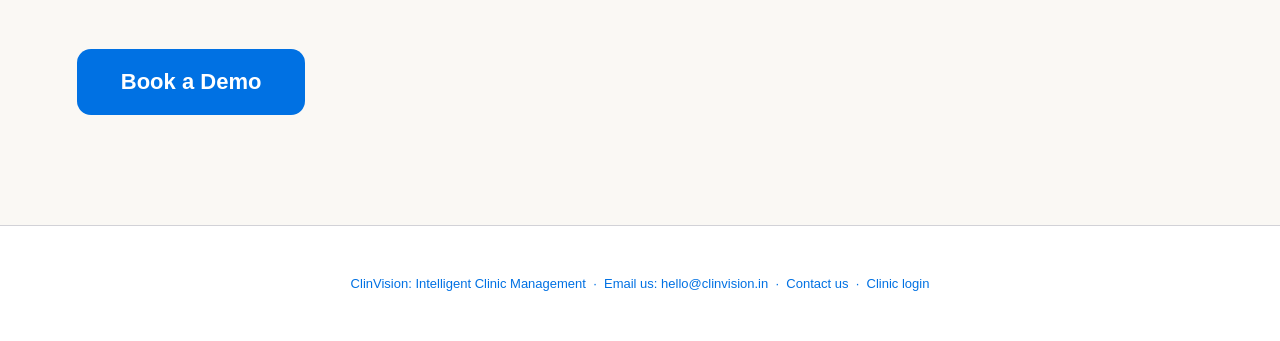
==== commit 2ae4c653: "Clean URLs sitewide, fix Resources visual bugs, crop illustration whitespace Clean URLs: every inter" ====
--- a/index.html
+++ b/index.html
@@ -22,7 +22,7 @@
 <link rel="preconnect" href="https://fonts.gstatic.com" crossorigin>
 <link href="https://fonts.googleapis.com/css2?family=Inter:wght@400;500;600;700&family=Fraunces:opsz,wght@9..144,500;9..144,600;9..144,700&display=optional" rel="stylesheet">
 <link rel="icon" type="image/svg+xml" href="data:image/svg+xml,%3Csvg xmlns='http://www.w3.org/2000/svg' viewBox='0 0 100 100'%3E%3Crect width='100' height='100' rx='22' fill='%231e1b4b'/%3E%3Ctext x='50' y='70' font-family='Georgia, serif' font-size='60' font-weight='700' fill='%23fff' text-anchor='middle'%3EC%3C/text%3E%3Crect x='30' y='80' width='40' height='7' rx='3' fill='%23c9973e'/%3E%3C/svg%3E" />
-<link rel="stylesheet" href="styles.css?v=309" />
+<link rel="stylesheet" href="/styles.css?v=309" />
 <script type="application/ld+json">
 {
   "@context": "https://schema.org",
@@ -50,7 +50,7 @@
          own rendered width, not the nav's left edge -- .brand's own
          flex-start column alignment would otherwise pin a sibling bar
          flush left under the "C" instead of centered under the word. -->
-    <a href="index.html" class="brand">
+    <a href="/" class="brand">
       <span class="brand-top">
         <span class="brand-word-wrap">
           <span class="brand-word">ClinVision</span>
@@ -67,11 +67,11 @@
         </button>
         <div class="segment-menu">
           <div class="segment-menu-inner">
-            <a class="segment-item" href="solo-practice.html">
+            <a class="segment-item" href="/solo-practice">
               <span class="segment-icon"><svg viewBox="0 0 24 24" fill="none" stroke="currentColor" stroke-width="1.8" stroke-linecap="round" stroke-linejoin="round"><circle cx="12" cy="8" r="3.2"/><path d="M5 20c0-3.6 3.1-6 7-6s7 2.4 7 6"/></svg></span>
               <span><p class="segment-item-title">Solo practice</p><p class="segment-item-desc">One doctor. Still runs like clockwork.</p></span>
             </a>
-            <a class="segment-item" href="multi-doctor-clinics.html">
+            <a class="segment-item" href="/multi-doctor-clinics">
               <span class="segment-icon"><svg viewBox="0 0 24 24" fill="none" stroke="currentColor" stroke-width="1.8" stroke-linecap="round" stroke-linejoin="round"><path d="M17 21v-2a4 4 0 0 0-4-4H5a4 4 0 0 0-4 4v2"/><circle cx="9" cy="7" r="4"/><path d="M23 21v-2a4 4 0 0 0-3-3.87"/><path d="M16 3.13a4 4 0 0 1 0 7.75"/></svg></span>
               <span><p class="segment-item-title">Multi-doctor clinics</p><p class="segment-item-desc">Every doctor's queue, one shared view.</p></span>
             </a>
@@ -93,32 +93,32 @@
         </button>
         <div class="segment-menu">
           <div class="segment-menu-inner">
-            <a class="segment-item" href="resources/how-to-reduce-patient-waiting-time.html">
+            <a class="segment-item" href="/resources/how-to-reduce-patient-waiting-time">
               <span class="segment-icon"><svg viewBox="0 0 24 24" fill="none" stroke="currentColor" stroke-width="1.8" stroke-linecap="round" stroke-linejoin="round"><circle cx="12" cy="12" r="9"/><path d="M12 7v5l3 3"/></svg></span>
               <span><p class="segment-item-title">Reduce patient waiting time</p><p class="segment-item-desc">What actually shortens a waiting room.</p></span>
             </a>
-            <a class="segment-item" href="resources/clinic-management-best-practices.html">
+            <a class="segment-item" href="/resources/clinic-management-best-practices">
               <span class="segment-icon"><svg viewBox="0 0 24 24" fill="none" stroke="currentColor" stroke-width="1.8" stroke-linecap="round" stroke-linejoin="round"><path d="M9 11l3 3L22 4"/><path d="M21 12v7a2 2 0 0 1-2 2H5a2 2 0 0 1-2-2V5a2 2 0 0 1 2-2h11"/></svg></span>
               <span><p class="segment-item-title">Clinic management best practices</p><p class="segment-item-desc">Habits that hold up as you grow.</p></span>
             </a>
-            <a class="segment-item" href="resources/how-to-manage-opd-queues.html">
+            <a class="segment-item" href="/resources/how-to-manage-opd-queues">
               <span class="segment-icon"><svg viewBox="0 0 24 24" fill="none" stroke="currentColor" stroke-width="1.8" stroke-linecap="round" stroke-linejoin="round"><rect x="3" y="4" width="18" height="16" rx="2"/><path d="M8 2v4M16 2v4M3 10h18"/></svg></span>
               <span><p class="segment-item-title">How to manage OPD queues</p><p class="segment-item-desc">Built for how Indian clinics actually run.</p></span>
             </a>
-            <a class="segment-item" href="resources/digital-vs-paper-patient-records.html">
+            <a class="segment-item" href="/resources/digital-vs-paper-patient-records">
               <span class="segment-icon"><svg viewBox="0 0 24 24" fill="none" stroke="currentColor" stroke-width="1.8" stroke-linecap="round" stroke-linejoin="round"><path d="M6 3h7l5 5v12a1 1 0 0 1-1 1H6a1 1 0 0 1-1-1V4a1 1 0 0 1 1-1z"/><path d="M13 3v5h5"/></svg></span>
               <span><p class="segment-item-title">Digital vs paper records</p><p class="segment-item-desc">An honest comparison, not a sales pitch.</p></span>
             </a>
-            <a class="segment-item" href="resources/clinic-software-guide.html">
+            <a class="segment-item" href="/resources/clinic-software-guide">
               <span class="segment-icon"><svg viewBox="0 0 24 24" fill="none" stroke="currentColor" stroke-width="1.8" stroke-linecap="round" stroke-linejoin="round"><circle cx="10" cy="10" r="6"/><path d="M20 20l-5.5-5.5"/></svg></span>
               <span><p class="segment-item-title">Clinic software buyer's guide</p><p class="segment-item-desc">What to actually ask before you buy.</p></span>
             </a>
           </div>
         </div>
       </div>
-      <a href="about-us.html" style="font-weight:600;font-size:15px;color:var(--black);text-decoration:none;">About us</a>
-      <a href="contact.html" style="font-weight:600;font-size:15px;color:var(--black);text-decoration:none;">Contact us</a>
-      <a href="login.html" class="btn btn-accent">Log in</a>
+      <a href="/about-us" style="font-weight:600;font-size:15px;color:var(--black);text-decoration:none;">About us</a>
+      <a href="/contact" style="font-weight:600;font-size:15px;color:var(--black);text-decoration:none;">Contact us</a>
+      <a href="/login" class="btn btn-accent">Log in</a>
     </div>
   </nav>
 
@@ -154,7 +154,7 @@
         <p class="mkt-sub hero-sub hero-fx" id="heroFxSub">From the moment a patient walks in to the moment they walk out, one system handles the queue, the billing, the records, and the numbers behind your clinic.</p>
 
         <div class="mkt-cta-row hero-fx" id="heroFxCta">
-          <a href="contact.html" class="btn btn-accent btn-large">Book a Demo</a>
+          <a href="/contact" class="btn btn-accent btn-large">Book a Demo</a>
           <a href="#" id="heroWhatsapp" class="btn btn-whatsapp btn-large">
             <svg width="18" height="18" viewBox="0 0 24 24" fill="currentColor"><path d="M12 2a10 10 0 0 0-8.5 15.2L2 22l4.9-1.5A10 10 0 1 0 12 2zm0 18.2a8.2 8.2 0 0 1-4.2-1.1l-.3-.2-3 1 .9-2.9-.2-.3A8.2 8.2 0 1 1 12 20.2zm4.5-6.1c-.2-.1-1.5-.7-1.7-.8-.2-.1-.4-.1-.6.1-.2.2-.7.8-.8 1-.1.1-.3.2-.5.1-.2-.1-1-.4-1.9-1.2-.7-.6-1.2-1.4-1.3-1.6-.1-.2 0-.4.1-.5.1-.1.2-.3.4-.4.1-.1.2-.3.2-.4.1-.1 0-.3 0-.4-.1-.1-.6-1.4-.8-1.9-.2-.5-.4-.4-.6-.4h-.5c-.2 0-.4.1-.6.3-.2.2-.8.8-.8 1.9s.8 2.2.9 2.4c.1.2 1.6 2.4 3.8 3.4.5.2.9.4 1.3.5.5.2 1 .1 1.4.1.4-.1 1.3-.5 1.5-1 .2-.5.2-.9.1-1z"/></svg>
             Chat on WhatsApp
@@ -370,7 +370,7 @@
          own "Solutions" hover menu, which is always visible up top
          rather than needing a duplicate in-page prompt down here. -->
     <div class="mkt-cta-row" style="position:relative; z-index:1; margin-top:90px;">
-      <a href="contact.html" class="btn btn-accent btn-large">Book a Demo</a>
+      <a href="/contact" class="btn btn-accent btn-large">Book a Demo</a>
     </div>
   </section>
 
@@ -563,14 +563,14 @@
     <div class="final-cta-glow" aria-hidden="true"></div>
     <div class="final-cta-inner">
       <h2>Bring calm to your clinic<br />with ClinVision</h2>
-      <a href="contact.html" class="btn btn-accent">Book a Demo</a>
+      <a href="/contact" class="btn btn-accent">Book a Demo</a>
     </div>
   </section>
 
   <footer class="mkt-footer">
     ClinVision: Intelligent Clinic Management &nbsp;·&nbsp; Email us: <a href="mailto:hello@clinvision.in">hello@clinvision.in</a> &nbsp;·&nbsp;
-    <a href="contact.html">Contact us</a> &nbsp;·&nbsp;
-    <a href="login.html">Clinic login</a>
+    <a href="/contact">Contact us</a> &nbsp;·&nbsp;
+    <a href="/login">Clinic login</a>
   </footer>
 
   <script>
--- a/styles.css
+++ b/styles.css
@@ -1457,7 +1457,15 @@
    nav pattern (a second .nav-segment-wrap for "Resources", identical
    markup to "Solutions"), .btn/.btn-accent for CTAs, and .mkt-footer --
    only the article body below the nav is new. */
-.article-hero { max-width: 760px; margin: 0 auto; padding: 64px 6vw 0; text-align: center; }
+/* Gold ambient glow behind the hero -- every other identity color on the
+   site (teal, cyan, rose) shows up as a colored wash behind its section,
+   not just accent text; Resources had no such wash, so the gold identity
+   only showed up in small text, reading as "missing" against how present
+   the other colors are elsewhere. Sized/positioned like every other
+   .hero-glow on the site, just gold. */
+.article-hero { position: relative; overflow: hidden; max-width: 760px; margin: 0 auto; padding: 64px 6vw 0; text-align: center; }
+.article-hero-glow { position: absolute; width: 900px; height: 900px; border-radius: 50%; top: -420px; left: 50%; transform: translateX(-50%); background: radial-gradient(circle, rgba(201, 151, 62, 0.14) 0%, rgba(201, 151, 62, 0) 68%); pointer-events: none; z-index: 0; }
+.article-hero > * { position: relative; z-index: 1; }
 .article-eyebrow { font-size: 16px; font-weight: 800; letter-spacing: 0.1em; text-transform: uppercase; color: #8a6420; margin-bottom: 18px; }
 .article-h1 { font-family: "Fraunces", "Iowan Old Style", "Palatino Linotype", Georgia, serif; font-weight: 600; font-size: clamp(32px, 4vw, 46px); line-height: 1.15; letter-spacing: -0.01em; margin-bottom: 18px; color: var(--black); }
 .article-sub { font-size: 21px; color: var(--grey-700); line-height: 1.5; max-width: 620px; margin: 0 auto 18px; }
@@ -1489,6 +1497,11 @@
 
 .closing-card { background: #12162b; border-radius: 20px; padding: 40px 34px; margin-top: 50px; color: #fff; }
 .closing-card .eyebrow { font-size: 15px; font-weight: 700; text-transform: uppercase; letter-spacing: 0.08em; color: #e8c983; margin-bottom: 12px; }
+/* Same fix as .hero-stage/.contact-dark-band above -- the shared
+   .eyebrow::before dot is positioned for a left-aligned label on a
+   light background; left as-is here it showed as a stray blue circle
+   in front of this centered, dark-background label. */
+.closing-card .eyebrow::before { display: none; }
 .closing-card h3 { font-family: "Fraunces", "Iowan Old Style", "Palatino Linotype", Georgia, serif; font-weight: 600; font-size: 26px; margin-bottom: 14px; }
 .closing-card p { font-size: 17.5px; line-height: 1.6; color: #c9c9d1; margin-bottom: 22px; }
 .closing-card a.btn-accent { display: inline-block; }
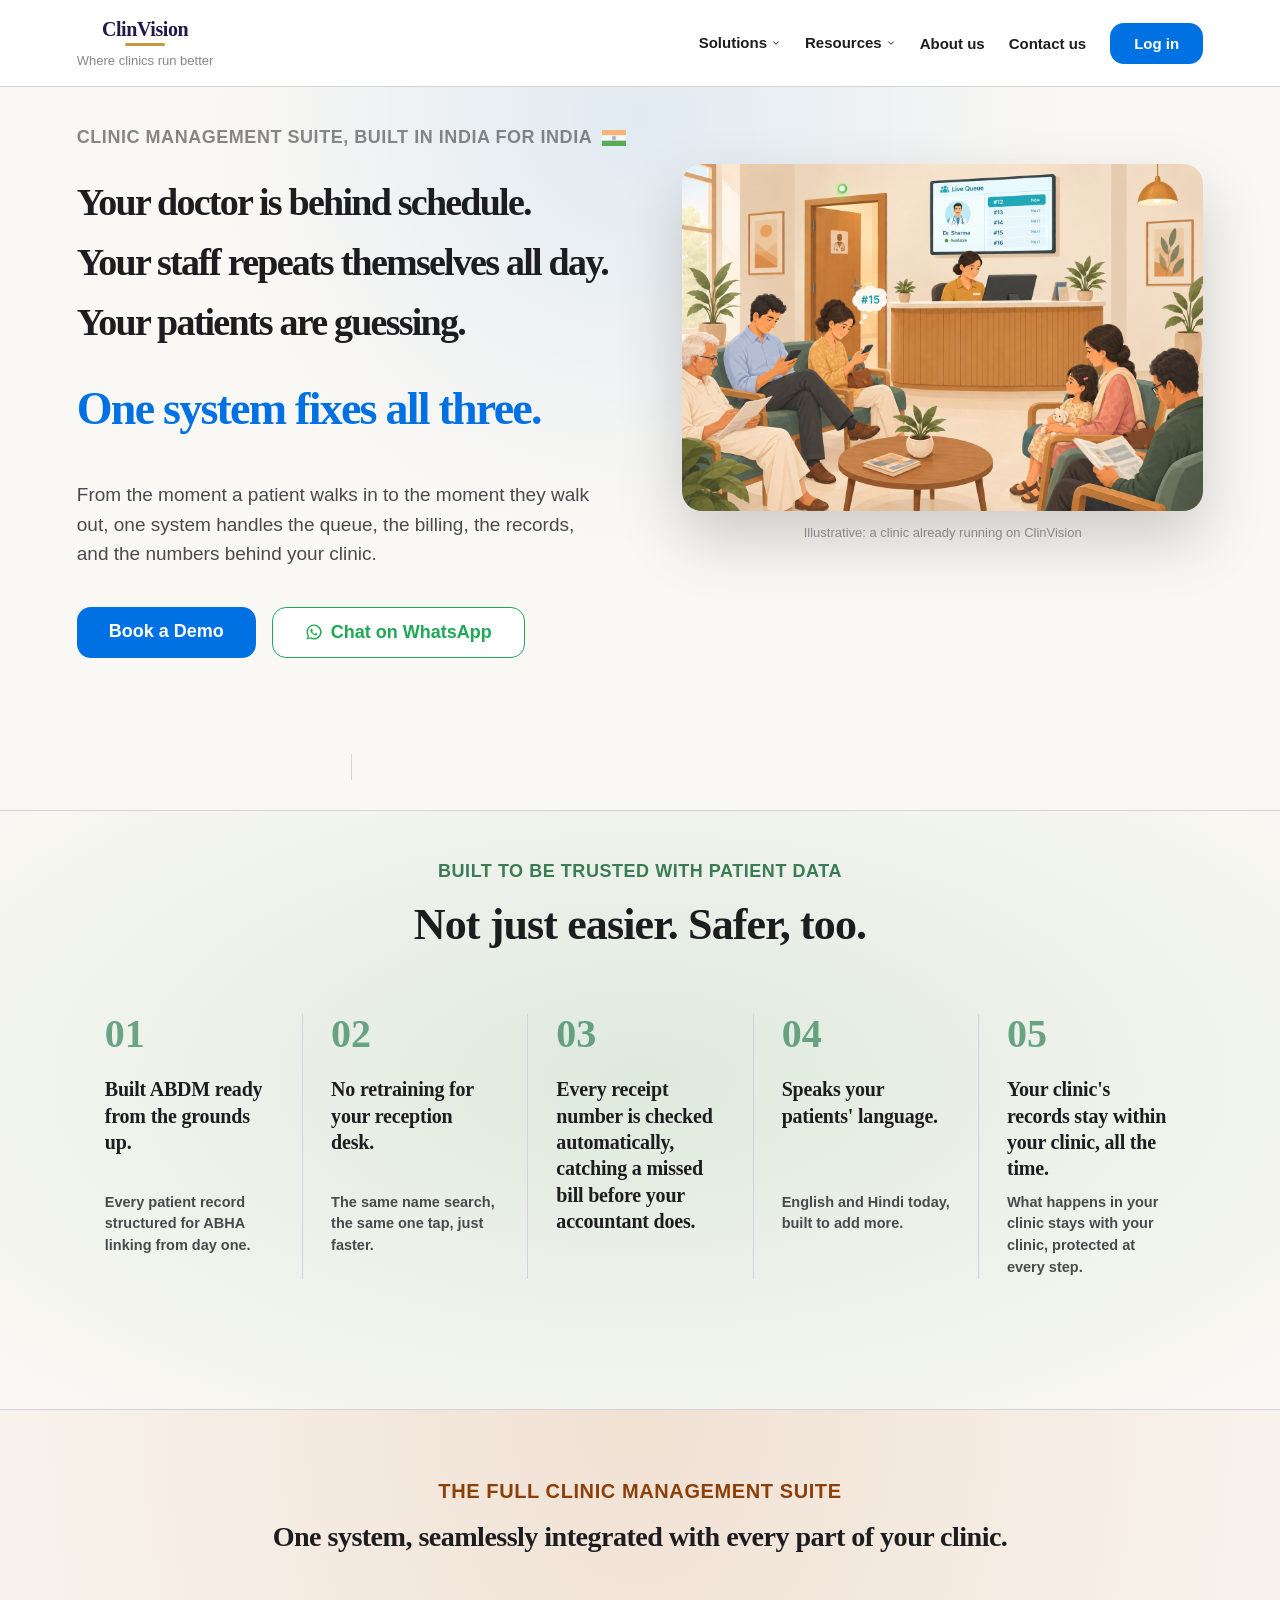
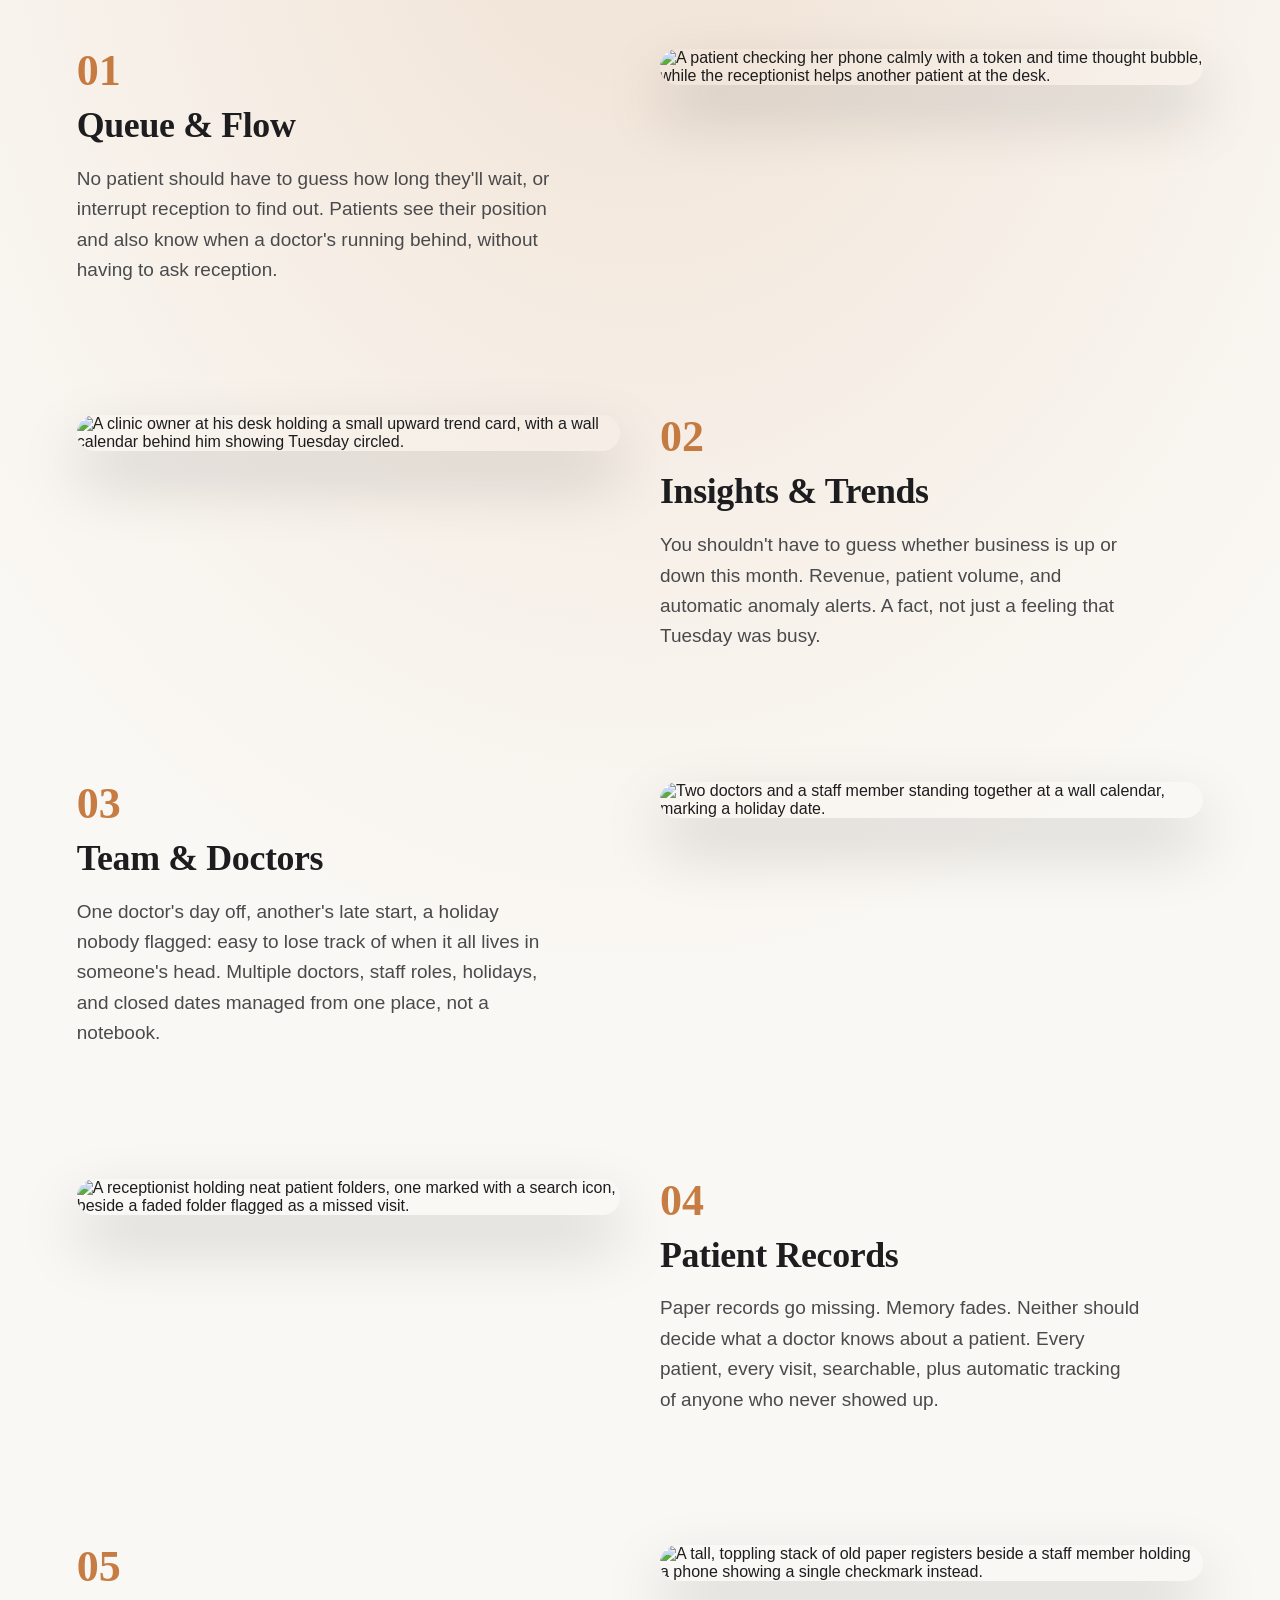
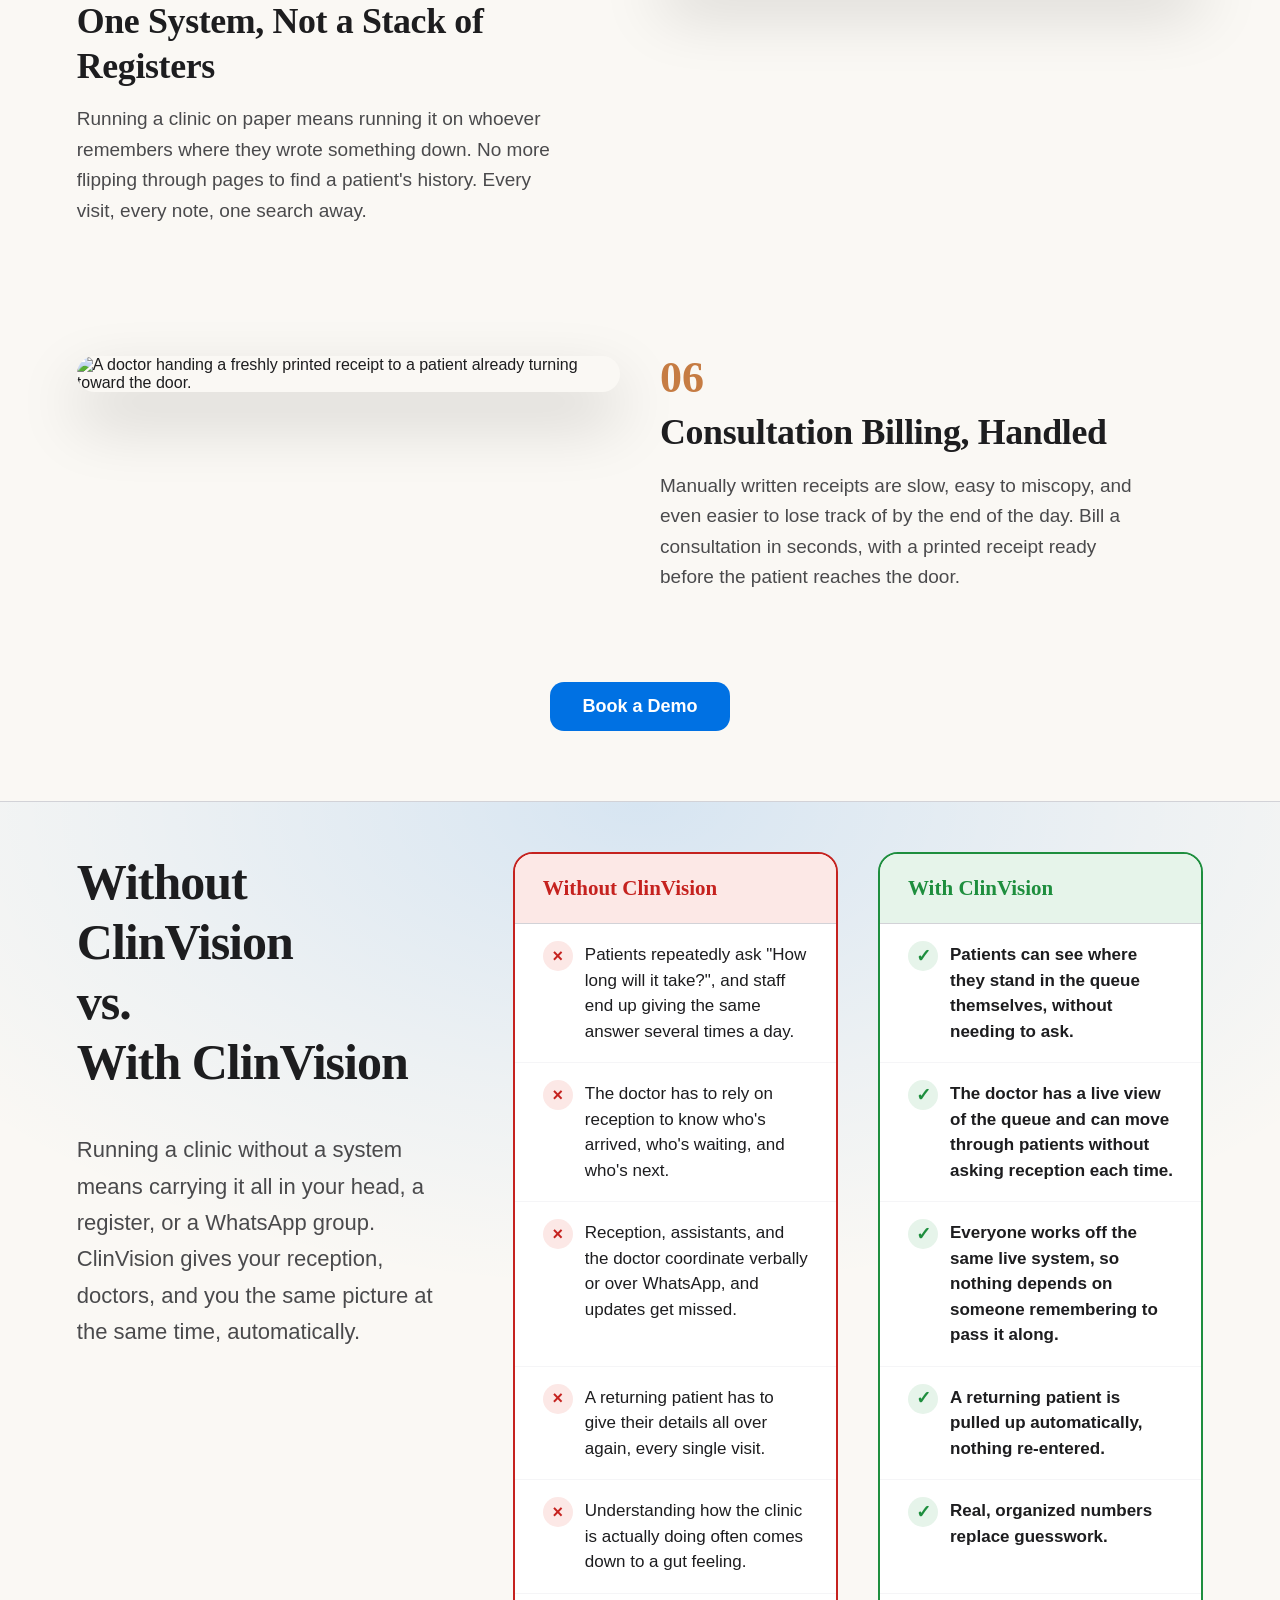
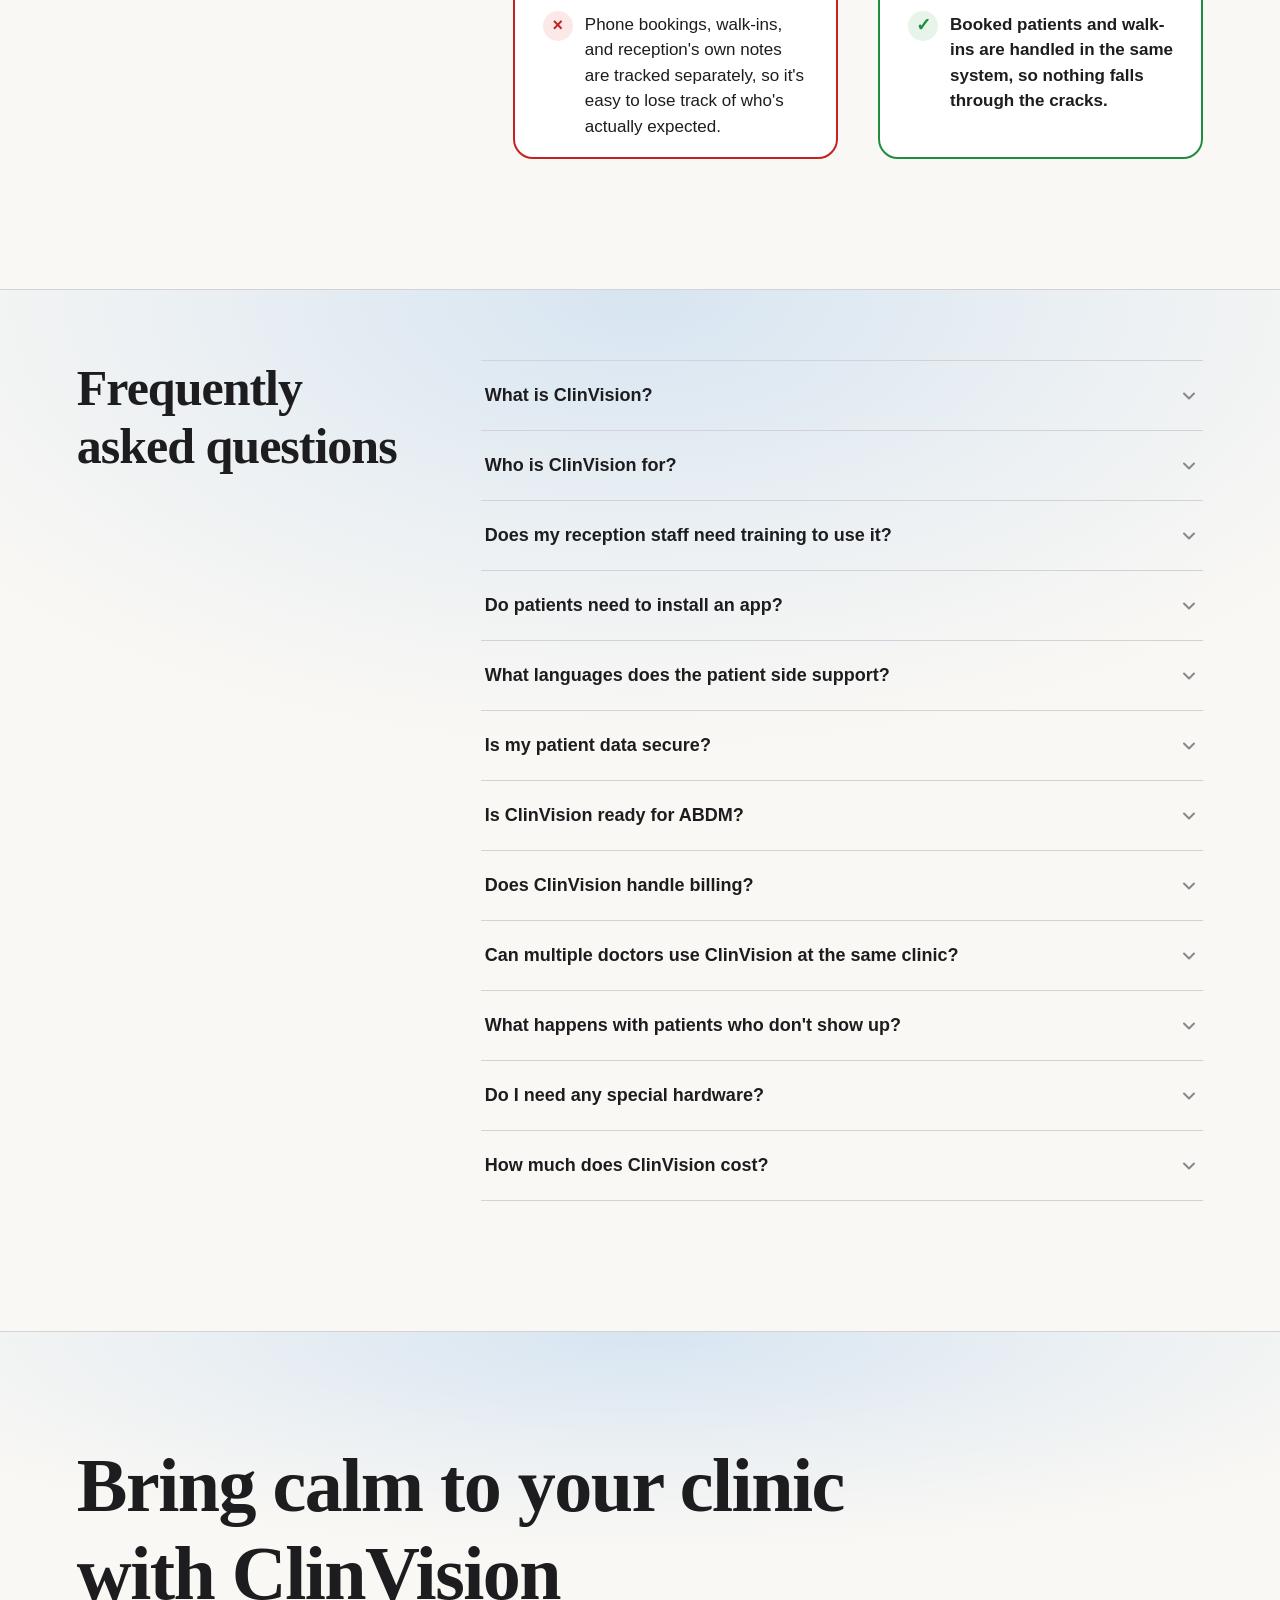
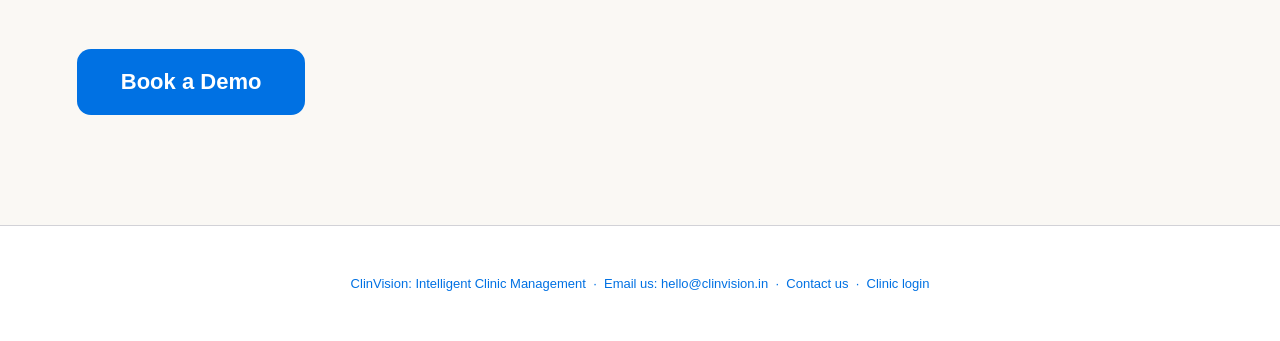
==== commit 802fea72: "Replace index hero image with a busier, realistic waiting room scene Swaps the single calm patient i" ====
--- a/index.html
+++ b/index.html
@@ -22,7 +22,7 @@
 <link rel="preconnect" href="https://fonts.gstatic.com" crossorigin>
 <link href="https://fonts.googleapis.com/css2?family=Inter:wght@400;500;600;700&family=Fraunces:opsz,wght@9..144,500;9..144,600;9..144,700&display=optional" rel="stylesheet">
 <link rel="icon" type="image/svg+xml" href="data:image/svg+xml,%3Csvg xmlns='http://www.w3.org/2000/svg' viewBox='0 0 100 100'%3E%3Crect width='100' height='100' rx='22' fill='%231e1b4b'/%3E%3Ctext x='50' y='70' font-family='Georgia, serif' font-size='60' font-weight='700' fill='%23fff' text-anchor='middle'%3EC%3C/text%3E%3Crect x='30' y='80' width='40' height='7' rx='3' fill='%23c9973e'/%3E%3C/svg%3E" />
-<link rel="stylesheet" href="/styles.css?v=309" />
+<link rel="stylesheet" href="/styles.css?v=310" />
 <script type="application/ld+json">
 {
   "@context": "https://schema.org",
@@ -163,7 +163,7 @@
       </div>
 
       <div class="hero-visual hero-fx" id="heroFxImage">
-        <img src="hero.png" alt="A calm clinic waiting room: the doctor's door shows a green status light, the receptionist is relaxed, and the patient checks her phone knowing her number is up next." />
+        <img src="hero.png" alt="A busy Indian clinic waiting room: patients of all ages wait as a live queue screen shows the doctor's status and upcoming token numbers, while the receptionist manages check ins at the front desk." />
         <div class="hero-visual-caption hero-fx" id="heroFxCaption">Illustrative: a clinic already running on ClinVision</div>
       </div>
 
--- a/styles.css
+++ b/styles.css
@@ -1465,7 +1465,13 @@
    .hero-glow on the site, just gold. */
 .article-hero { position: relative; overflow: hidden; max-width: 760px; margin: 0 auto; padding: 64px 6vw 0; text-align: center; }
 .article-hero-glow { position: absolute; width: 900px; height: 900px; border-radius: 50%; top: -420px; left: 50%; transform: translateX(-50%); background: radial-gradient(circle, rgba(201, 151, 62, 0.14) 0%, rgba(201, 151, 62, 0) 68%); pointer-events: none; z-index: 0; }
-.article-hero > * { position: relative; z-index: 1; }
+/* :not() here matters -- an earlier version of this rule targeted every
+   direct child including the glow itself, and since .article-hero-glow
+   and this wildcard rule have equal specificity, this rule (later in
+   source order) was overriding the glow's own position:absolute back to
+   relative, turning a 900px decorative circle into a real 900px-tall
+   block that pushed the actual heading/body text off screen. */
+.article-hero > *:not(.article-hero-glow) { position: relative; z-index: 1; }
 .article-eyebrow { font-size: 16px; font-weight: 800; letter-spacing: 0.1em; text-transform: uppercase; color: #8a6420; margin-bottom: 18px; }
 .article-h1 { font-family: "Fraunces", "Iowan Old Style", "Palatino Linotype", Georgia, serif; font-weight: 600; font-size: clamp(32px, 4vw, 46px); line-height: 1.15; letter-spacing: -0.01em; margin-bottom: 18px; color: var(--black); }
 .article-sub { font-size: 21px; color: var(--grey-700); line-height: 1.5; max-width: 620px; margin: 0 auto 18px; }
